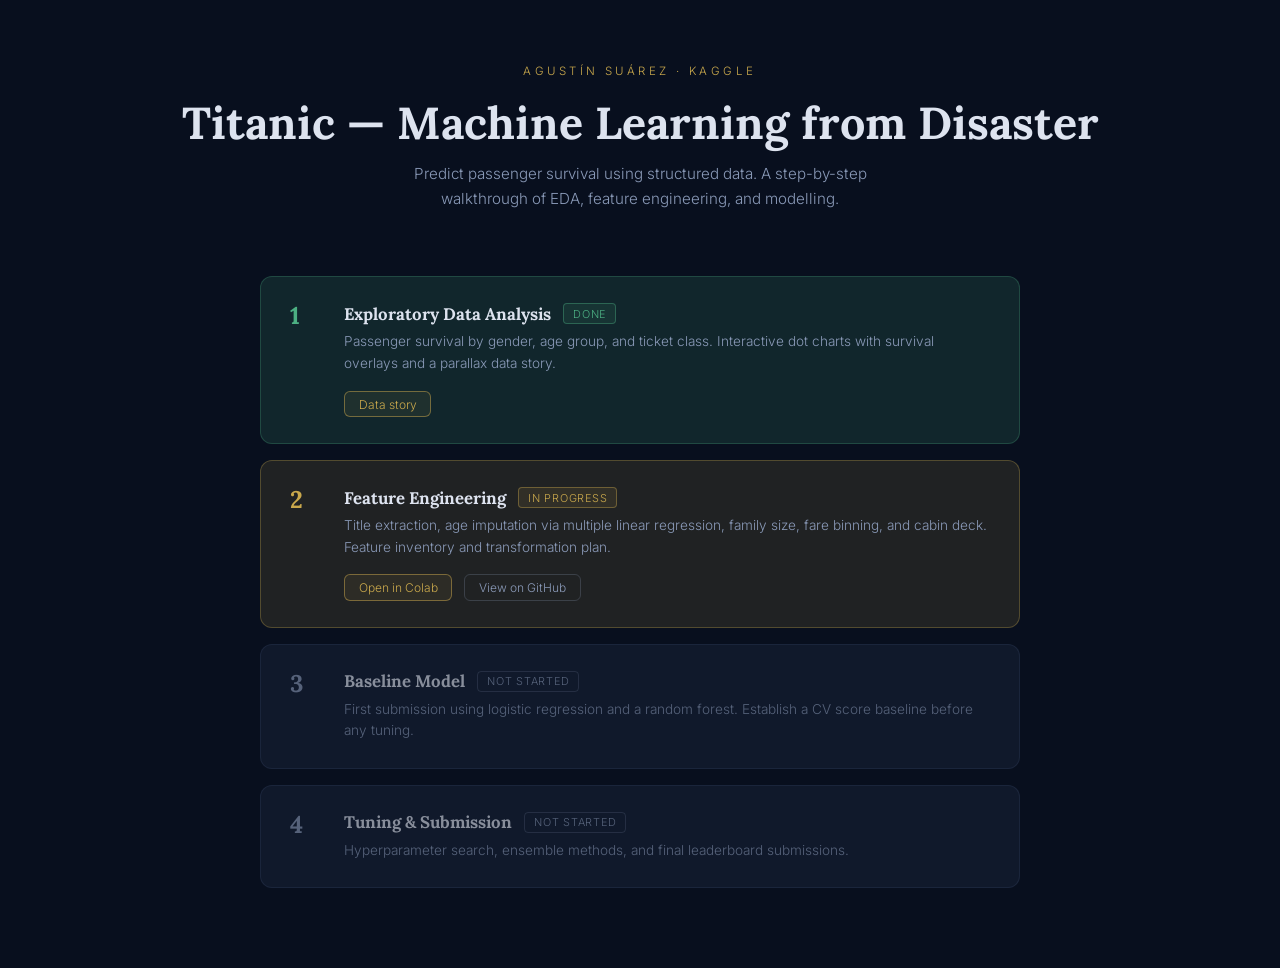
==== docs/index.html @ 19c8e214 "feat: setup fixes, feature engineering notebook, and phase roadmap" ====
<!DOCTYPE html>
<html lang="en">
<head>
  <meta charset="UTF-8">
  <meta name="viewport" content="width=device-width, initial-scale=1.0">
  <title>Titanic — Machine Learning from Disaster</title>
  <link rel="preconnect" href="https://fonts.googleapis.com">
  <link rel="preconnect" href="https://fonts.gstatic.com" crossorigin>
  <link href="https://fonts.googleapis.com/css2?family=Lora:wght@700&family=Inter:wght@300;400;500&display=swap" rel="stylesheet">
  <style>
    :root {
      --navy: #080f1e; --navy-mid: #0e1f3a;
      --gold: #c9a84c; --gold-dim: rgba(201,168,76,0.18);
      --text: #dde3ef; --text-dim: #8a9ab8;
      --done: #4caf82; --done-dim: rgba(76,175,130,0.15);
      --wip: #c9a84c; --wip-dim: rgba(201,168,76,0.12);
      --todo: #3a4a6b; --todo-dim: rgba(58,74,107,0.3);
    }
    *, *::before, *::after { margin: 0; padding: 0; box-sizing: border-box; }
    body {
      background: var(--navy); color: var(--text);
      font-family: 'Inter', sans-serif; font-weight: 300;
      min-height: 100vh; display: flex; flex-direction: column;
      align-items: center; padding: 4rem 2rem 5rem;
    }
    .eyebrow {
      font-size: 0.72rem; letter-spacing: 0.3em; text-transform: uppercase;
      color: var(--gold); margin-bottom: 1rem; text-align: center;
    }
    h1 {
      font-family: 'Lora', serif; font-size: clamp(1.8rem, 4vw, 2.8rem);
      font-weight: 700; margin-bottom: 0.6rem; text-align: center;
    }
    .sub {
      color: var(--text-dim); font-size: 0.95rem; margin-bottom: 4rem;
      max-width: 520px; text-align: center; line-height: 1.7;
    }
    .phases {
      width: 100%; max-width: 760px;
      display: flex; flex-direction: column; gap: 1rem;
    }
    .phase {
      border-radius: 12px; padding: 1.6rem 1.8rem;
      display: flex; align-items: flex-start; gap: 1.4rem;
      border: 1px solid transparent;
    }
    .phase.done   { background: var(--done-dim); border-color: rgba(76,175,130,0.25); }
    .phase.wip    { background: var(--wip-dim);  border-color: rgba(201,168,76,0.3); }
    .phase.todo   { background: var(--todo-dim); border-color: rgba(58,74,107,0.5); opacity: 0.6; }

    .phase-num {
      font-family: 'Lora', serif; font-size: 1.5rem; font-weight: 700;
      line-height: 1; min-width: 2rem; padding-top: 0.1rem;
    }
    .done  .phase-num { color: var(--done); }
    .wip   .phase-num { color: var(--gold); }
    .todo  .phase-num { color: var(--text-dim); }

    .phase-body { flex: 1; display: flex; flex-direction: column; gap: 0.4rem; }
    .phase-header { display: flex; align-items: center; gap: 0.75rem; flex-wrap: wrap; }
    .phase-title {
      font-family: 'Lora', serif; font-size: 1.05rem; font-weight: 700;
    }
    .badge {
      font-size: 0.68rem; text-transform: uppercase; letter-spacing: 0.07em;
      border-radius: 4px; padding: 0.15rem 0.55rem; border: 1px solid;
    }
    .badge-done { color: var(--done); border-color: rgba(76,175,130,0.4); background: rgba(76,175,130,0.1); }
    .badge-wip  { color: var(--gold); border-color: rgba(201,168,76,0.4); background: rgba(201,168,76,0.1); }
    .badge-todo { color: var(--text-dim); border-color: rgba(138,154,184,0.3); background: transparent; }

    .phase-desc {
      font-size: 0.85rem; color: var(--text-dim); line-height: 1.6;
    }
    .phase-links {
      display: flex; gap: 0.75rem; flex-wrap: wrap; margin-top: 0.6rem;
    }
    .link-btn {
      font-size: 0.75rem; text-decoration: none; padding: 0.3rem 0.85rem;
      border-radius: 6px; border: 1px solid; transition: background 0.2s, border-color 0.2s;
      display: inline-flex; align-items: center; gap: 0.4rem;
    }
    .link-btn.primary {
      color: var(--gold); border-color: rgba(201,168,76,0.5);
      background: rgba(201,168,76,0.08);
    }
    .link-btn.primary:hover { background: rgba(201,168,76,0.18); border-color: var(--gold); }
    .link-btn.secondary {
      color: var(--text-dim); border-color: rgba(138,154,184,0.25);
      background: transparent;
    }
    .link-btn.secondary:hover { background: rgba(255,255,255,0.05); color: var(--text); }
  </style>
</head>
<body>
  <p class="eyebrow">Agustín Suárez · Kaggle</p>
  <h1>Titanic — Machine Learning from Disaster</h1>
  <p class="sub">Predict passenger survival using structured data. A step-by-step walkthrough of EDA, feature engineering, and modelling.</p>

  <div class="phases">

    <div class="phase done">
      <div class="phase-num">1</div>
      <div class="phase-body">
        <div class="phase-header">
          <span class="phase-title">Exploratory Data Analysis</span>
          <span class="badge badge-done">Done</span>
        </div>
        <p class="phase-desc">Passenger survival by gender, age group, and ticket class. Interactive dot charts with survival overlays and a parallax data story.</p>
        <div class="phase-links">
          <a class="link-btn primary" href="titanic/">Data story</a>
        </div>
      </div>
    </div>

    <div class="phase wip">
      <div class="phase-num">2</div>
      <div class="phase-body">
        <div class="phase-header">
          <span class="phase-title">Feature Engineering</span>
          <span class="badge badge-wip">In progress</span>
        </div>
        <p class="phase-desc">Title extraction, age imputation via multiple linear regression, family size, fare binning, and cabin deck. Feature inventory and transformation plan.</p>
        <div class="phase-links">
          <a class="link-btn primary" href="https://colab.research.google.com/github/jibion/kaggle-titanic/blob/master/titanic/notebooks/02_feature_engineering.ipynb" target="_blank" rel="noopener">Open in Colab</a>
          <a class="link-btn secondary" href="https://github.com/jibion/kaggle-titanic/blob/master/titanic/notebooks/02_feature_engineering.ipynb" target="_blank" rel="noopener">View on GitHub</a>
        </div>
      </div>
    </div>

    <div class="phase todo">
      <div class="phase-num">3</div>
      <div class="phase-body">
        <div class="phase-header">
          <span class="phase-title">Baseline Model</span>
          <span class="badge badge-todo">Not started</span>
        </div>
        <p class="phase-desc">First submission using logistic regression and a random forest. Establish a CV score baseline before any tuning.</p>
      </div>
    </div>

    <div class="phase todo">
      <div class="phase-num">4</div>
      <div class="phase-body">
        <div class="phase-header">
          <span class="phase-title">Tuning &amp; Submission</span>
          <span class="badge badge-todo">Not started</span>
        </div>
        <p class="phase-desc">Hyperparameter search, ensemble methods, and final leaderboard submissions.</p>
      </div>
    </div>

  </div>
</body>
</html>
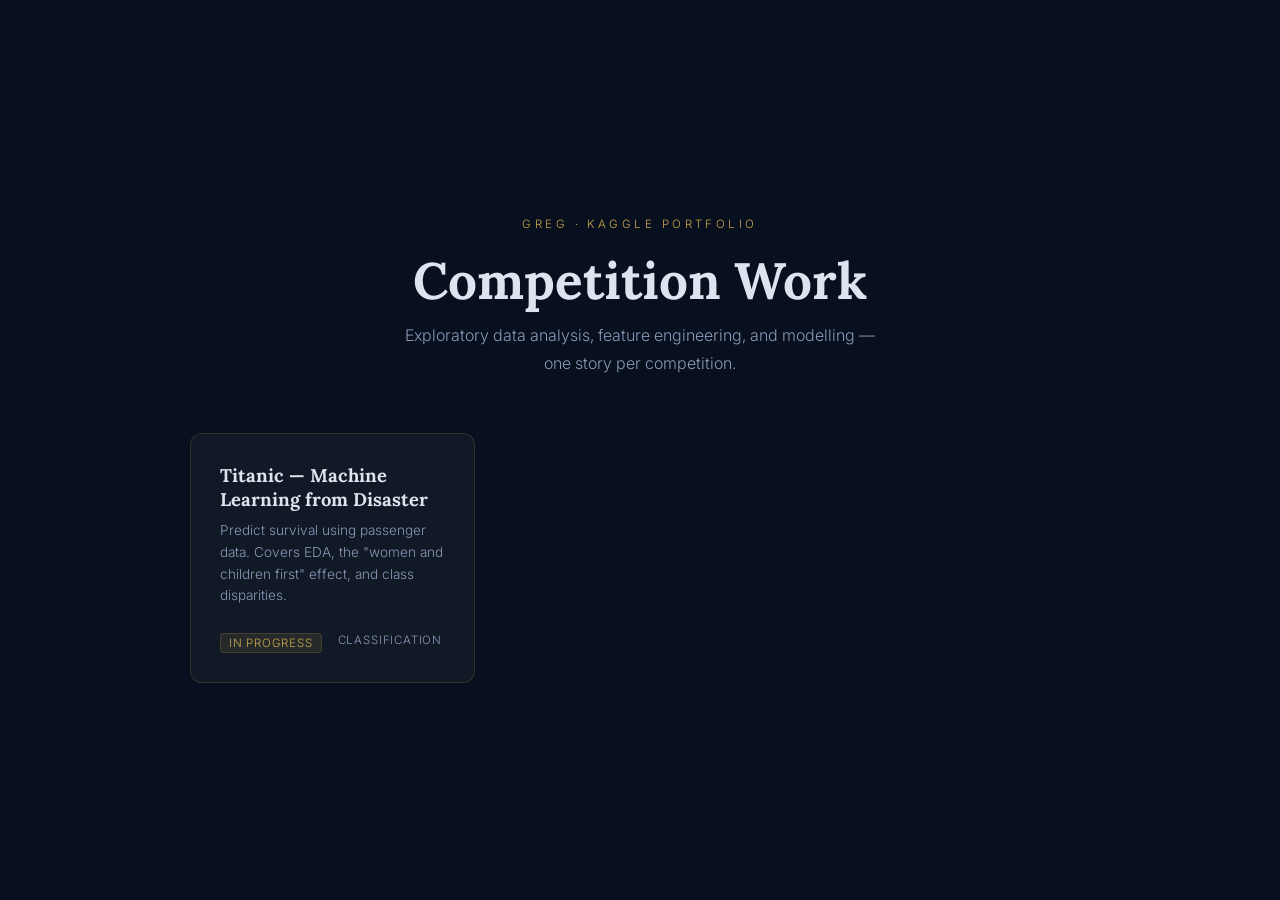
==== commit 9b602806: "docs: README, GitHub Pages links, and refactor to split files" ====
--- a/docs/index.html
+++ b/docs/index.html
@@ -3,7 +3,7 @@
 <head>
   <meta charset="UTF-8">
   <meta name="viewport" content="width=device-width, initial-scale=1.0">
-  <title>Titanic — Machine Learning from Disaster</title>
+  <title>Kaggle Portfolio</title>
   <link rel="preconnect" href="https://fonts.googleapis.com">
   <link rel="preconnect" href="https://fonts.gstatic.com" crossorigin>
   <link href="https://fonts.googleapis.com/css2?family=Lora:wght@700&family=Inter:wght@300;400;500&display=swap" rel="stylesheet">
@@ -12,144 +12,73 @@
       --navy: #080f1e; --navy-mid: #0e1f3a;
       --gold: #c9a84c; --gold-dim: rgba(201,168,76,0.18);
       --text: #dde3ef; --text-dim: #8a9ab8;
-      --done: #4caf82; --done-dim: rgba(76,175,130,0.15);
-      --wip: #c9a84c; --wip-dim: rgba(201,168,76,0.12);
-      --todo: #3a4a6b; --todo-dim: rgba(58,74,107,0.3);
     }
     *, *::before, *::after { margin: 0; padding: 0; box-sizing: border-box; }
     body {
       background: var(--navy); color: var(--text);
       font-family: 'Inter', sans-serif; font-weight: 300;
       min-height: 100vh; display: flex; flex-direction: column;
-      align-items: center; padding: 4rem 2rem 5rem;
+      align-items: center; justify-content: center; padding: 3rem 2rem;
     }
     .eyebrow {
       font-size: 0.72rem; letter-spacing: 0.3em; text-transform: uppercase;
-      color: var(--gold); margin-bottom: 1rem; text-align: center;
+      color: var(--gold); margin-bottom: 1rem;
     }
     h1 {
-      font-family: 'Lora', serif; font-size: clamp(1.8rem, 4vw, 2.8rem);
-      font-weight: 700; margin-bottom: 0.6rem; text-align: center;
+      font-family: 'Lora', serif; font-size: clamp(2rem, 5vw, 3.2rem);
+      font-weight: 700; margin-bottom: 0.6rem;
     }
     .sub {
-      color: var(--text-dim); font-size: 0.95rem; margin-bottom: 4rem;
-      max-width: 520px; text-align: center; line-height: 1.7;
+      color: var(--text-dim); font-size: 1rem; margin-bottom: 3.5rem;
+      max-width: 480px; text-align: center; line-height: 1.7;
     }
-    .phases {
-      width: 100%; max-width: 760px;
-      display: flex; flex-direction: column; gap: 1rem;
+    .grid {
+      display: grid;
+      grid-template-columns: repeat(auto-fill, minmax(280px, 1fr));
+      gap: 1.4rem; width: 100%; max-width: 900px;
     }
-    .phase {
-      border-radius: 12px; padding: 1.6rem 1.8rem;
-      display: flex; align-items: flex-start; gap: 1.4rem;
-      border: 1px solid transparent;
+    .card {
+      background: rgba(255,255,255,0.04);
+      border: 1px solid var(--gold-dim);
+      border-radius: 12px; padding: 1.8rem;
+      text-decoration: none; color: inherit;
+      transition: transform 0.25s, border-color 0.25s, background 0.25s;
+      display: flex; flex-direction: column; gap: 0.6rem;
     }
-    .phase.done   { background: var(--done-dim); border-color: rgba(76,175,130,0.25); }
-    .phase.wip    { background: var(--wip-dim);  border-color: rgba(201,168,76,0.3); }
-    .phase.todo   { background: var(--todo-dim); border-color: rgba(58,74,107,0.5); opacity: 0.6; }
-
-    .phase-num {
-      font-family: 'Lora', serif; font-size: 1.5rem; font-weight: 700;
-      line-height: 1; min-width: 2rem; padding-top: 0.1rem;
+    .card:hover {
+      transform: translateY(-5px);
+      border-color: rgba(201,168,76,0.5);
+      background: rgba(255,255,255,0.07);
     }
-    .done  .phase-num { color: var(--done); }
-    .wip   .phase-num { color: var(--gold); }
-    .todo  .phase-num { color: var(--text-dim); }
-
-    .phase-body { flex: 1; display: flex; flex-direction: column; gap: 0.4rem; }
-    .phase-header { display: flex; align-items: center; gap: 0.75rem; flex-wrap: wrap; }
-    .phase-title {
-      font-family: 'Lora', serif; font-size: 1.05rem; font-weight: 700;
+    .card-title {
+      font-family: 'Lora', serif; font-size: 1.15rem; font-weight: 700;
+      color: var(--text);
+    }
+    .card-desc { font-size: 0.85rem; color: var(--text-dim); line-height: 1.6; }
+    .card-meta {
+      margin-top: auto; padding-top: 1rem;
+      display: flex; gap: 1rem; font-size: 0.72rem;
+      text-transform: uppercase; letter-spacing: 0.07em; color: var(--text-dim);
     }
     .badge {
-      font-size: 0.68rem; text-transform: uppercase; letter-spacing: 0.07em;
-      border-radius: 4px; padding: 0.15rem 0.55rem; border: 1px solid;
+      background: rgba(201,168,76,0.12); border: 1px solid var(--gold-dim);
+      border-radius: 4px; padding: 0.15rem 0.5rem; color: var(--gold);
     }
-    .badge-done { color: var(--done); border-color: rgba(76,175,130,0.4); background: rgba(76,175,130,0.1); }
-    .badge-wip  { color: var(--gold); border-color: rgba(201,168,76,0.4); background: rgba(201,168,76,0.1); }
-    .badge-todo { color: var(--text-dim); border-color: rgba(138,154,184,0.3); background: transparent; }
-
-    .phase-desc {
-      font-size: 0.85rem; color: var(--text-dim); line-height: 1.6;
-    }
-    .phase-links {
-      display: flex; gap: 0.75rem; flex-wrap: wrap; margin-top: 0.6rem;
-    }
-    .link-btn {
-      font-size: 0.75rem; text-decoration: none; padding: 0.3rem 0.85rem;
-      border-radius: 6px; border: 1px solid; transition: background 0.2s, border-color 0.2s;
-      display: inline-flex; align-items: center; gap: 0.4rem;
-    }
-    .link-btn.primary {
-      color: var(--gold); border-color: rgba(201,168,76,0.5);
-      background: rgba(201,168,76,0.08);
-    }
-    .link-btn.primary:hover { background: rgba(201,168,76,0.18); border-color: var(--gold); }
-    .link-btn.secondary {
-      color: var(--text-dim); border-color: rgba(138,154,184,0.25);
-      background: transparent;
-    }
-    .link-btn.secondary:hover { background: rgba(255,255,255,0.05); color: var(--text); }
   </style>
 </head>
 <body>
-  <p class="eyebrow">Agustín Suárez · Kaggle</p>
-  <h1>Titanic — Machine Learning from Disaster</h1>
-  <p class="sub">Predict passenger survival using structured data. A step-by-step walkthrough of EDA, feature engineering, and modelling.</p>
-
-  <div class="phases">
-
-    <div class="phase done">
-      <div class="phase-num">1</div>
-      <div class="phase-body">
-        <div class="phase-header">
-          <span class="phase-title">Exploratory Data Analysis</span>
-          <span class="badge badge-done">Done</span>
-        </div>
-        <p class="phase-desc">Passenger survival by gender, age group, and ticket class. Interactive dot charts with survival overlays and a parallax data story.</p>
-        <div class="phase-links">
-          <a class="link-btn primary" href="titanic/">Data story</a>
-        </div>
+  <p class="eyebrow">Greg · Kaggle Portfolio</p>
+  <h1>Competition Work</h1>
+  <p class="sub">Exploratory data analysis, feature engineering, and modelling — one story per competition.</p>
+  <div class="grid">
+    <a class="card" href="titanic/">
+      <div class="card-title">Titanic — Machine Learning from Disaster</div>
+      <div class="card-desc">Predict survival using passenger data. Covers EDA, the "women and children first" effect, and class disparities.</div>
+      <div class="card-meta">
+        <span class="badge">In progress</span>
+        <span>Classification</span>
       </div>
-    </div>
-
-    <div class="phase wip">
-      <div class="phase-num">2</div>
-      <div class="phase-body">
-        <div class="phase-header">
-          <span class="phase-title">Feature Engineering</span>
-          <span class="badge badge-wip">In progress</span>
-        </div>
-        <p class="phase-desc">Title extraction, age imputation via multiple linear regression, family size, fare binning, and cabin deck. Feature inventory and transformation plan.</p>
-        <div class="phase-links">
-          <a class="link-btn primary" href="https://colab.research.google.com/github/jibion/kaggle-titanic/blob/master/titanic/notebooks/02_feature_engineering.ipynb" target="_blank" rel="noopener">Open in Colab</a>
-          <a class="link-btn secondary" href="https://github.com/jibion/kaggle-titanic/blob/master/titanic/notebooks/02_feature_engineering.ipynb" target="_blank" rel="noopener">View on GitHub</a>
-        </div>
-      </div>
-    </div>
-
-    <div class="phase todo">
-      <div class="phase-num">3</div>
-      <div class="phase-body">
-        <div class="phase-header">
-          <span class="phase-title">Baseline Model</span>
-          <span class="badge badge-todo">Not started</span>
-        </div>
-        <p class="phase-desc">First submission using logistic regression and a random forest. Establish a CV score baseline before any tuning.</p>
-      </div>
-    </div>
-
-    <div class="phase todo">
-      <div class="phase-num">4</div>
-      <div class="phase-body">
-        <div class="phase-header">
-          <span class="phase-title">Tuning &amp; Submission</span>
-          <span class="badge badge-todo">Not started</span>
-        </div>
-        <p class="phase-desc">Hyperparameter search, ensemble methods, and final leaderboard submissions.</p>
-      </div>
-    </div>
-
+    </a>
   </div>
 </body>
 </html>
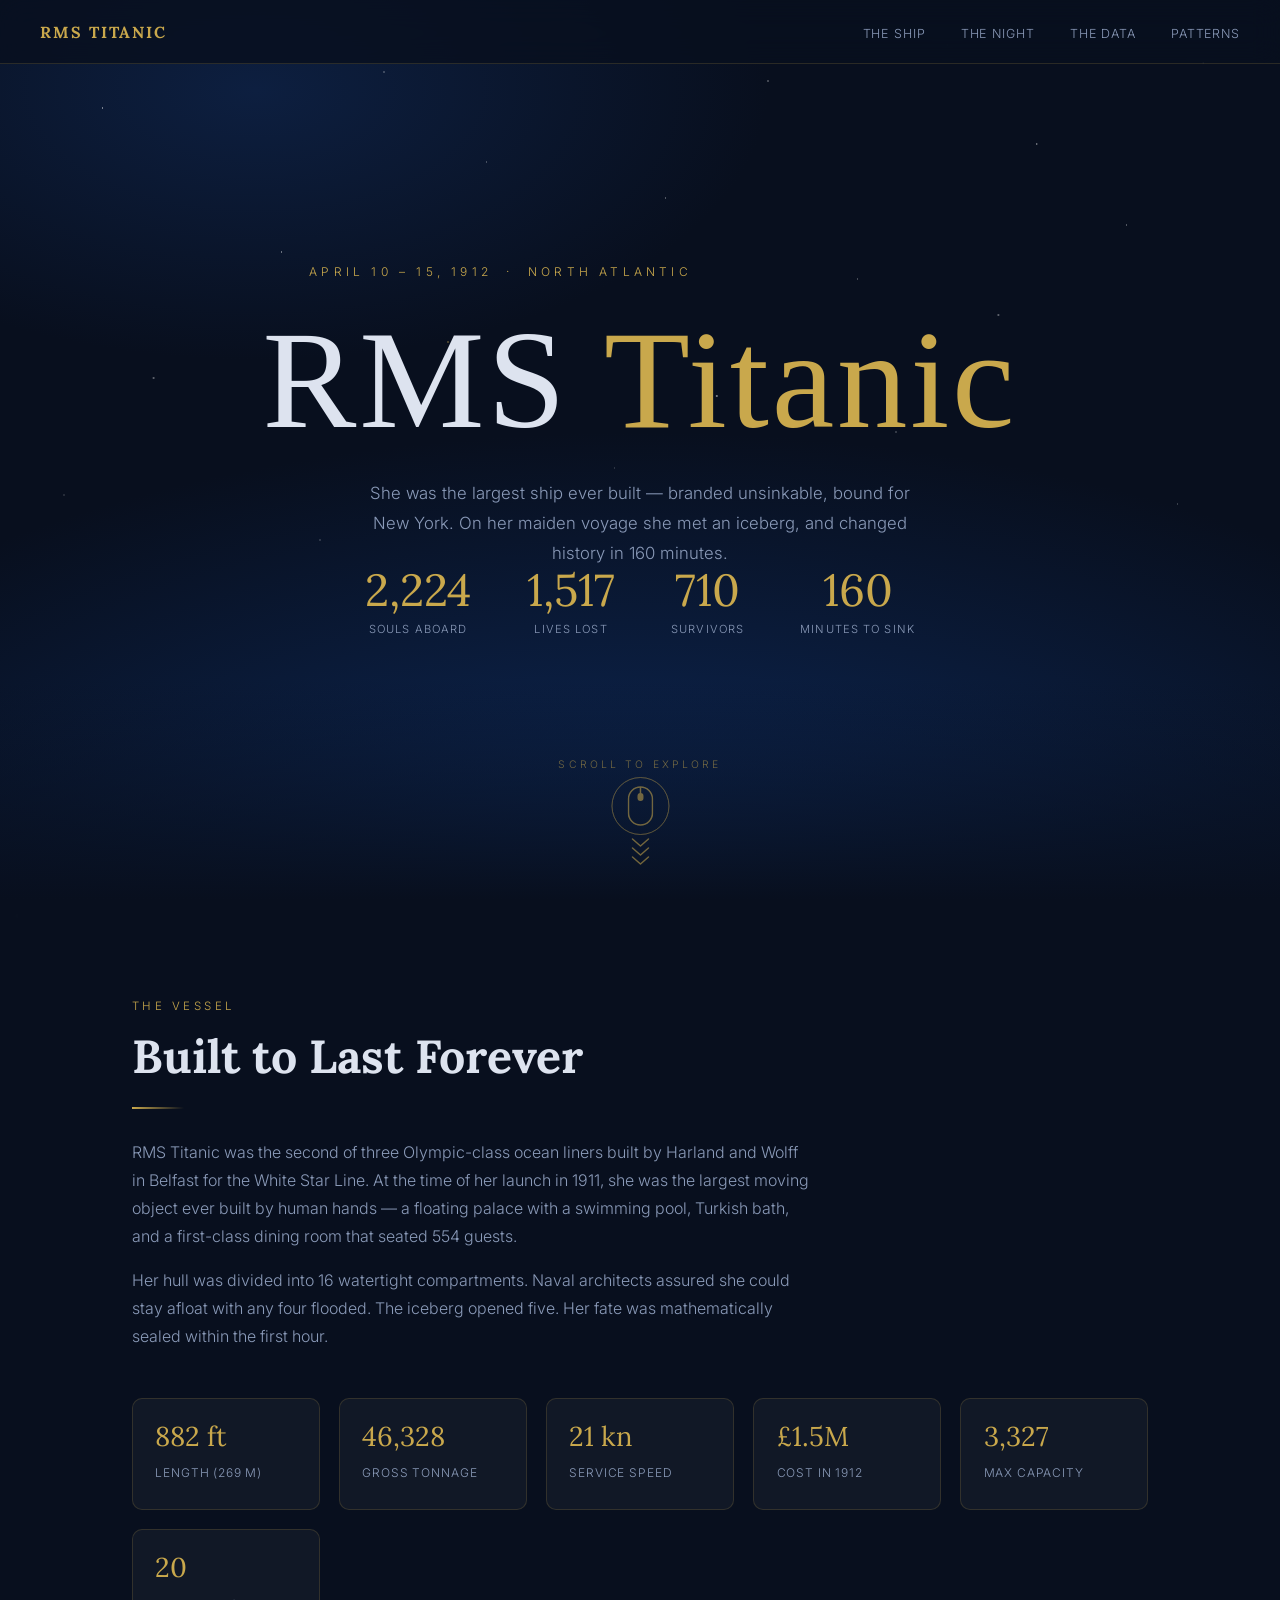
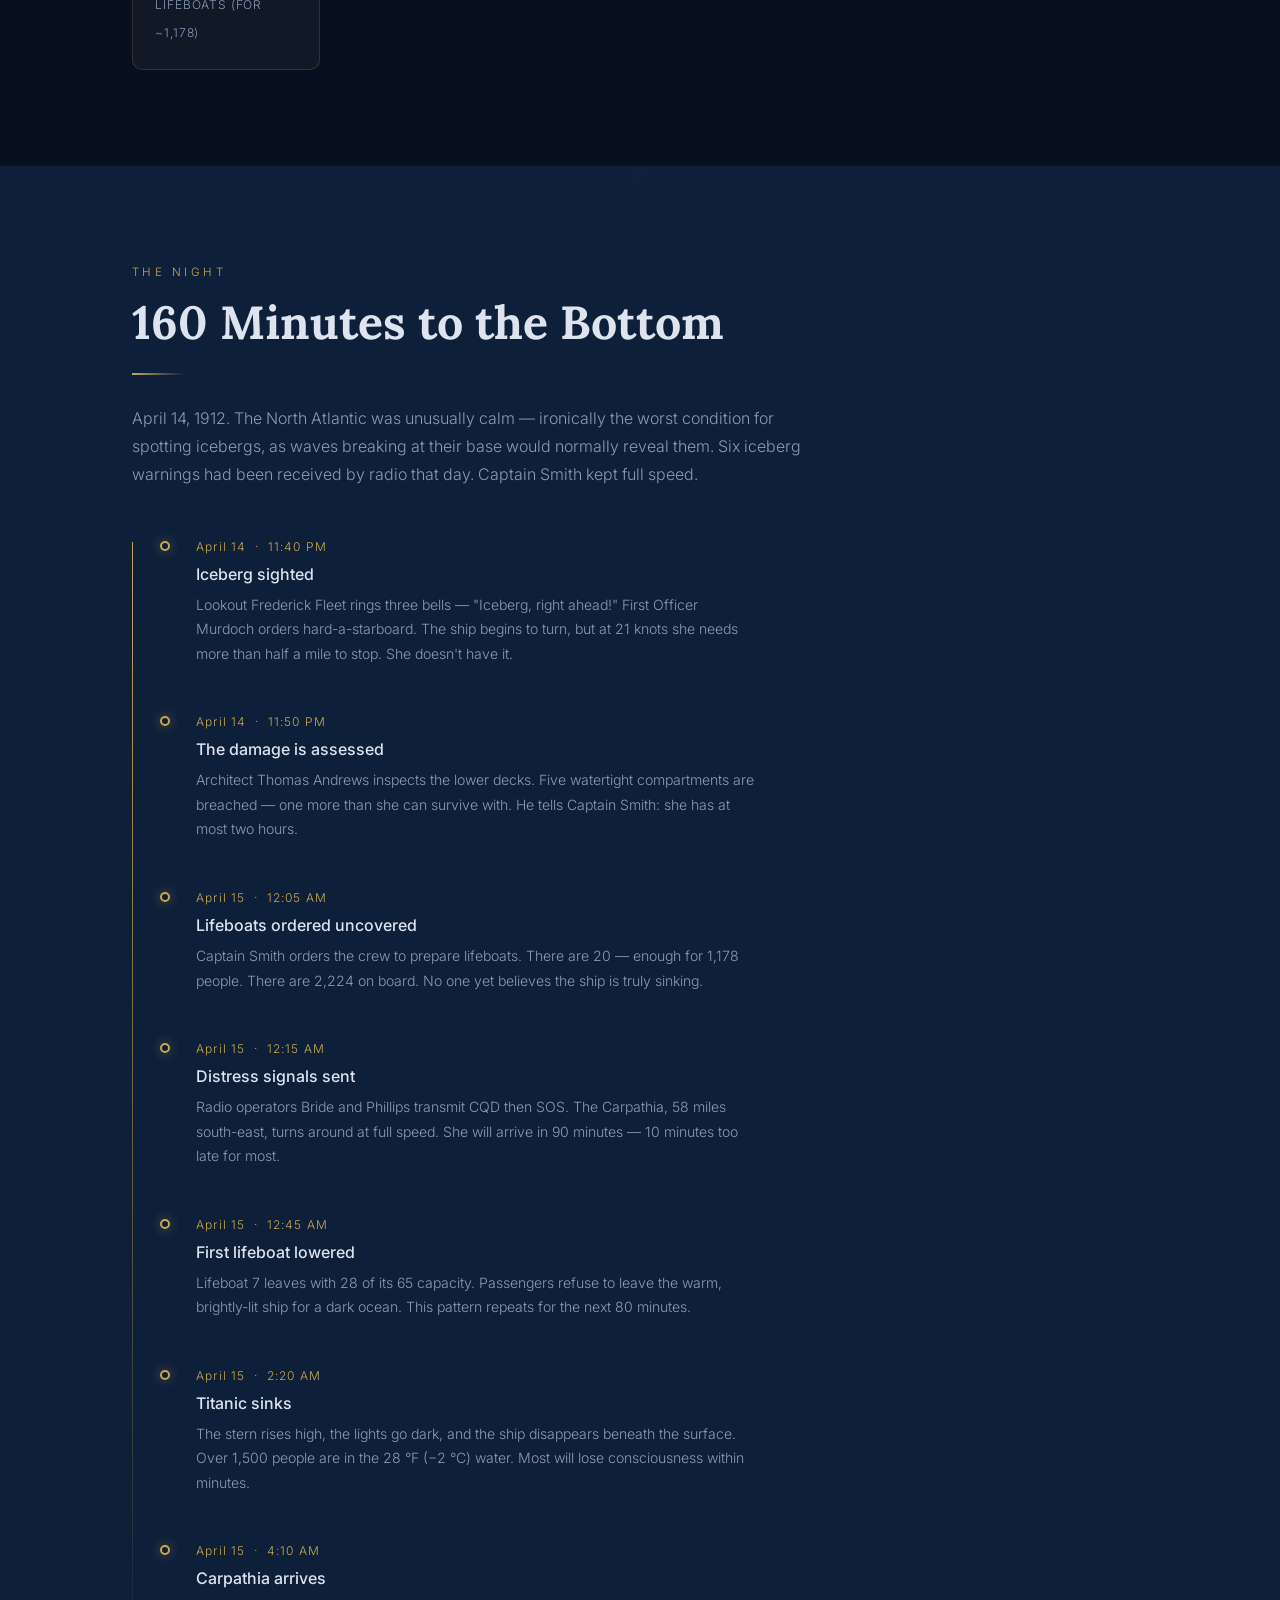
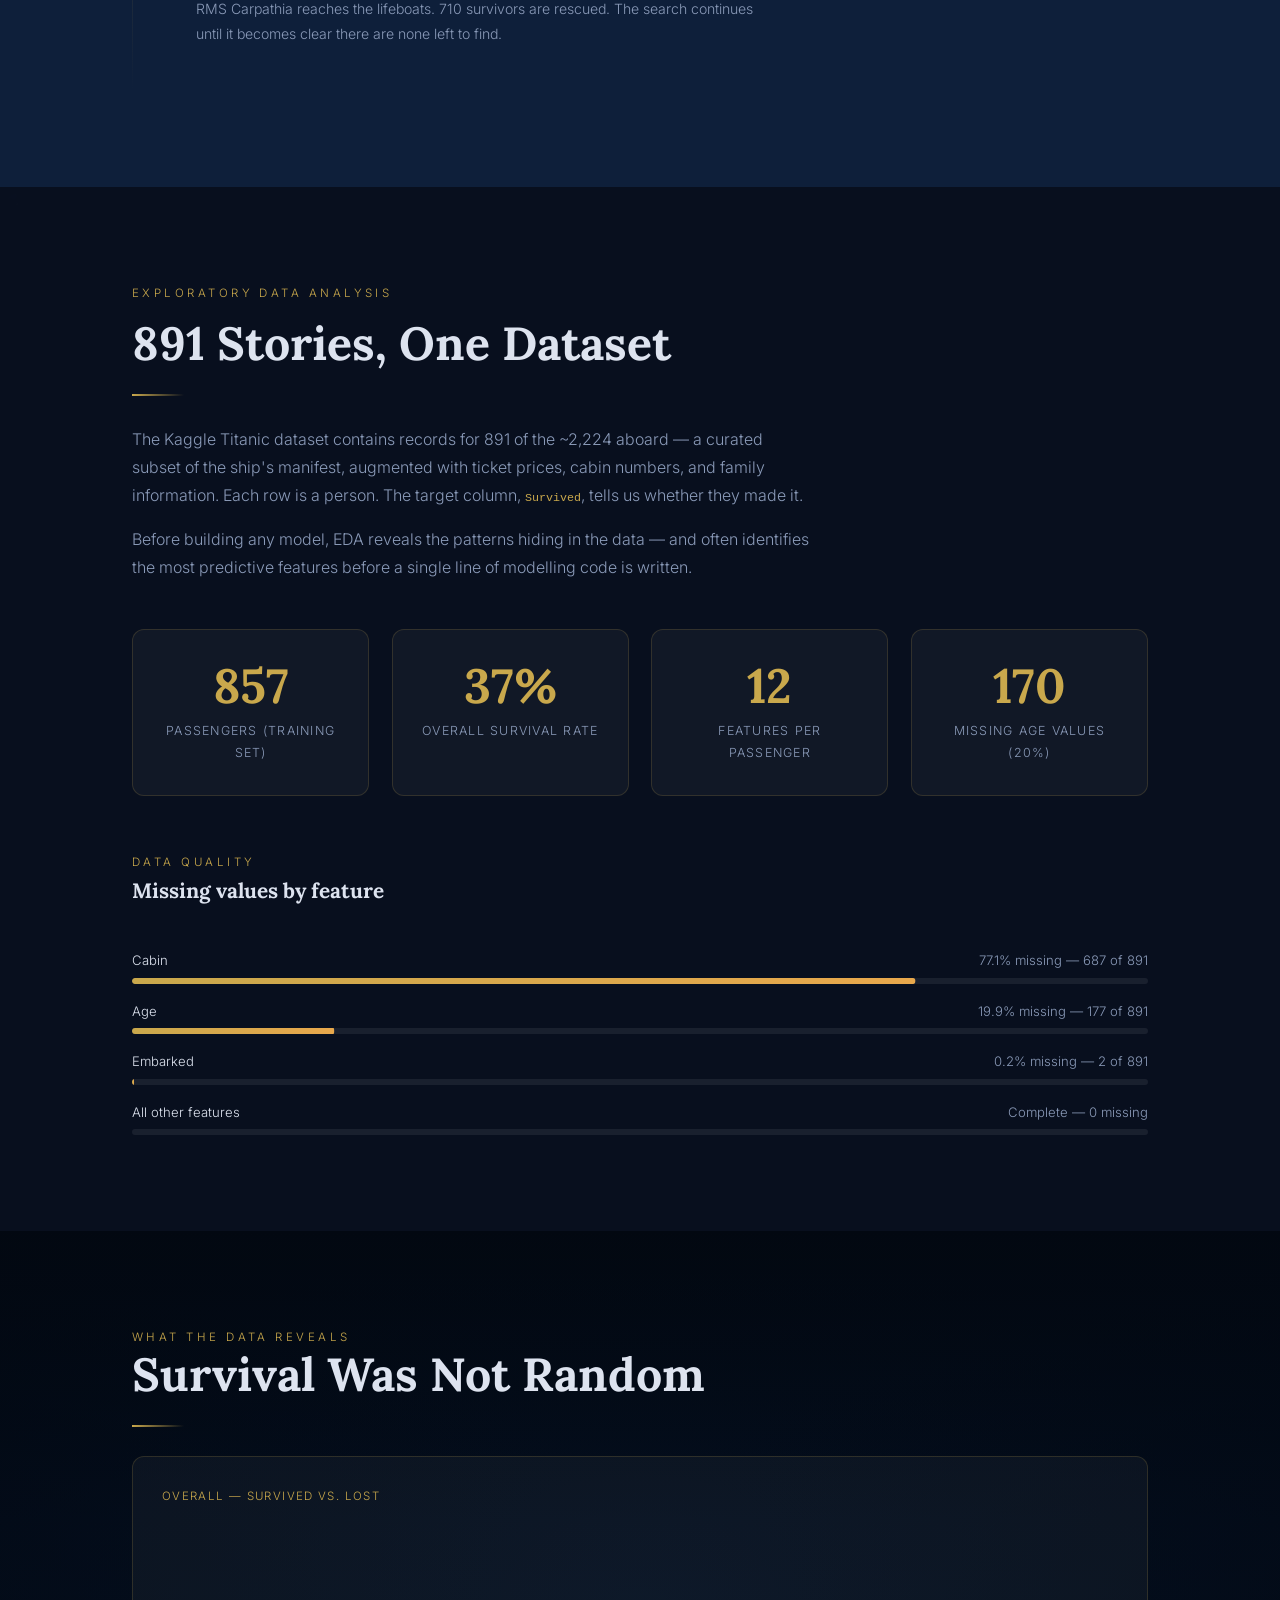
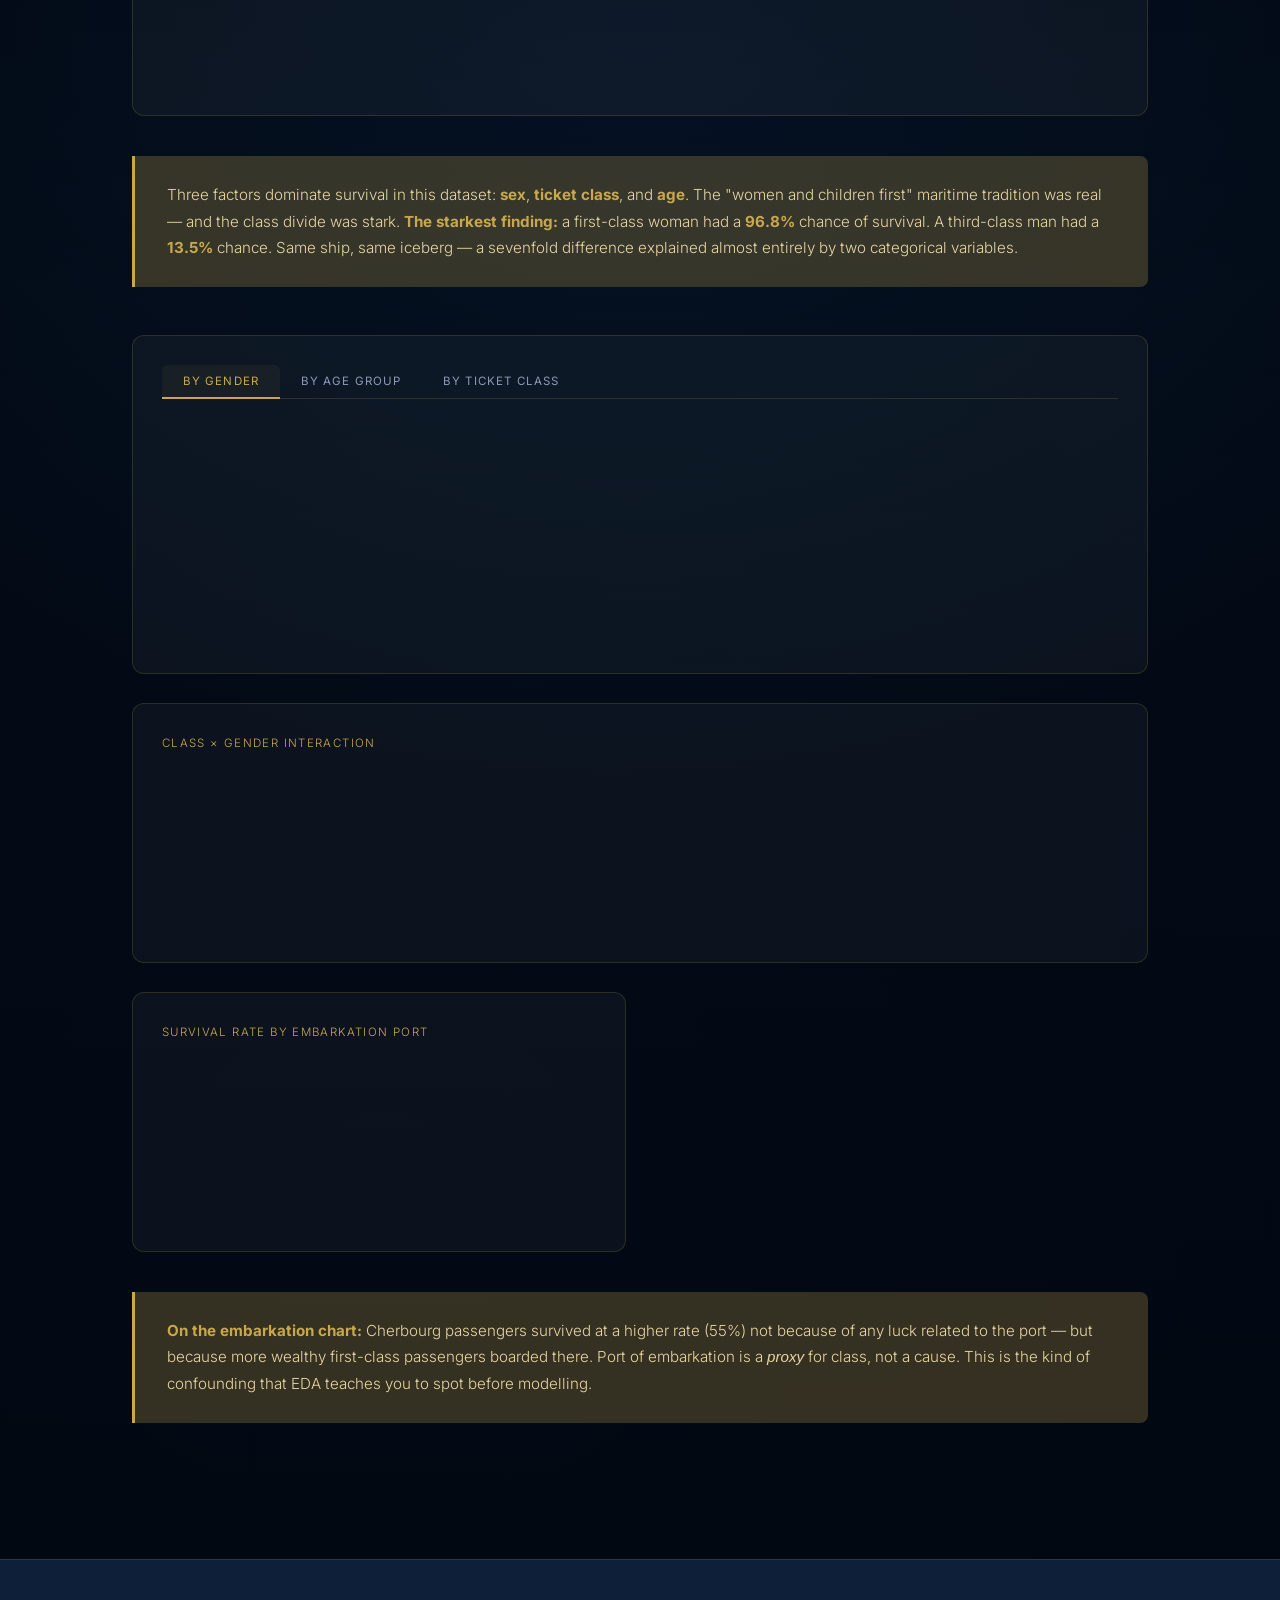
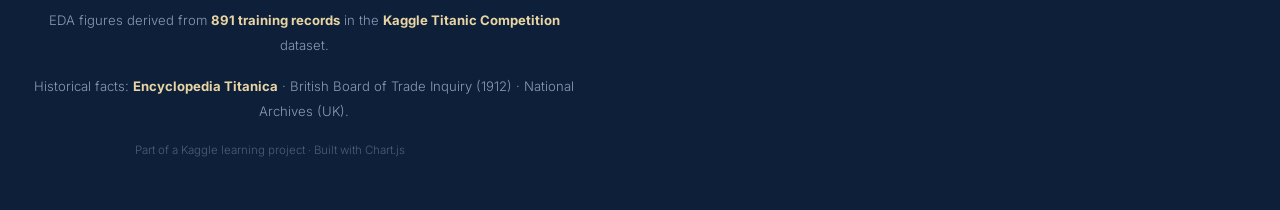
==== commit f6bc0769: "feat: data story — tooltips, tabbed panel, age-group and class views" ====
--- a/docs/index.html
+++ b/docs/index.html
@@ -3,82 +3,1565 @@
 <head>
   <meta charset="UTF-8">
   <meta name="viewport" content="width=device-width, initial-scale=1.0">
-  <title>Kaggle Portfolio</title>
+  <title>RMS Titanic — Data Story</title>
   <link rel="preconnect" href="https://fonts.googleapis.com">
   <link rel="preconnect" href="https://fonts.gstatic.com" crossorigin>
-  <link href="https://fonts.googleapis.com/css2?family=Lora:wght@700&family=Inter:wght@300;400;500&display=swap" rel="stylesheet">
+  <link href="https://fonts.googleapis.com/css2?family=Ephesis&family=Lora:ital,wght@0,400;0,600;0,700;1,400;1,600;1,700&family=Inter:wght@300;400;500&display=swap" rel="stylesheet">
+  <script src="https://cdn.jsdelivr.net/npm/chart.js@4.4.0/dist/chart.umd.min.js"></script>
   <style>
     :root {
-      --navy: #080f1e; --navy-mid: #0e1f3a;
-      --gold: #c9a84c; --gold-dim: rgba(201,168,76,0.18);
-      --text: #dde3ef; --text-dim: #8a9ab8;
-    }
+      --navy:       #080f1e;
+      --navy-mid:   #0e1f3a;
+      --navy-light: #152d54;
+      --gold:       #c9a84c;
+      --gold-dim:   rgba(201,168,76,0.25);
+      --gold-light: #e8d5a3;
+      --teal:       #4ec9c4;
+      --rose:       #c94c6b;
+      --text:       #dde3ef;
+      --text-dim:   #8a9ab8;
+      --card:       rgba(255,255,255,0.04);
+      --card-hover: rgba(255,255,255,0.07);
+      --border:     rgba(201,168,76,0.18);
+    }
+
     *, *::before, *::after { margin: 0; padding: 0; box-sizing: border-box; }
+    html { scroll-behavior: smooth; }
+
     body {
-      background: var(--navy); color: var(--text);
-      font-family: 'Inter', sans-serif; font-weight: 300;
-      min-height: 100vh; display: flex; flex-direction: column;
-      align-items: center; justify-content: center; padding: 3rem 2rem;
-    }
-    .eyebrow {
-      font-size: 0.72rem; letter-spacing: 0.3em; text-transform: uppercase;
-      color: var(--gold); margin-bottom: 1rem;
-    }
-    h1 {
-      font-family: 'Lora', serif; font-size: clamp(2rem, 5vw, 3.2rem);
-      font-weight: 700; margin-bottom: 0.6rem;
-    }
-    .sub {
-      color: var(--text-dim); font-size: 1rem; margin-bottom: 3.5rem;
-      max-width: 480px; text-align: center; line-height: 1.7;
-    }
-    .grid {
+      background: var(--navy);
+      color: var(--text);
+      font-family: 'Inter', sans-serif;
+      font-weight: 300;
+      line-height: 1.75;
+      overflow-x: hidden;
+    }
+
+    /* ─── NAV ─────────────────────────────────────────── */
+    nav {
+      position: fixed; top: 0; left: 0; right: 0; z-index: 100;
+      display: flex; justify-content: space-between; align-items: center;
+      padding: 1.1rem 2.5rem;
+      background: rgba(8,15,30,0.8);
+      backdrop-filter: blur(14px);
+      border-bottom: 1px solid var(--border);
+      transition: background 0.3s;
+    }
+    .nav-logo {
+      font-family: 'Lora', serif;
+      font-size: 1rem; font-weight: 700;
+      color: var(--gold); letter-spacing: 0.12em;
+      text-decoration: none;
+    }
+    nav ul { list-style: none; display: flex; gap: 2.2rem; }
+    nav a {
+      color: var(--text-dim); text-decoration: none;
+      font-size: 0.78rem; letter-spacing: 0.07em;
+      text-transform: uppercase; transition: color 0.2s;
+    }
+    nav a:hover { color: var(--gold); }
+
+    /* ─── HERO ────────────────────────────────────────── */
+    #hero {
+      min-height: 100vh;
+      display: flex; flex-direction: column;
+      justify-content: center; align-items: center;
+      text-align: center; position: relative; overflow: hidden;
+      background:
+        radial-gradient(ellipse 120% 80% at 50% 100%, #0d2a5c 0%, transparent 65%),
+        radial-gradient(ellipse 80% 60% at 20% 10%, #0d1f40 0%, transparent 50%),
+        var(--navy);
+    }
+
+    /* CSS star field */
+    .stars {
+      position: absolute; inset: 0; pointer-events: none;
+      background-image:
+        radial-gradient(1px 1px at  8% 12%, rgba(255,255,255,.9) 0%,transparent 100%),
+        radial-gradient(1px 1px at 15%  4%, rgba(255,255,255,.6) 0%,transparent 100%),
+        radial-gradient(1px 1px at 22% 28%, rgba(255,255,255,.8) 0%,transparent 100%),
+        radial-gradient(1px 1px at 30%  8%, rgba(255,255,255,.7) 0%,transparent 100%),
+        radial-gradient(1px 1px at 38% 18%, rgba(255,255,255,.5) 0%,transparent 100%),
+        radial-gradient(1px 1px at 45%  3%, rgba(255,255,255,.9) 0%,transparent 100%),
+        radial-gradient(1px 1px at 52% 22%, rgba(255,255,255,.6) 0%,transparent 100%),
+        radial-gradient(1px 1px at 60%  9%, rgba(255,255,255,.8) 0%,transparent 100%),
+        radial-gradient(1px 1px at 67% 31%, rgba(255,255,255,.5) 0%,transparent 100%),
+        radial-gradient(1px 1px at 74%  5%, rgba(255,255,255,.7) 0%,transparent 100%),
+        radial-gradient(1px 1px at 81% 16%, rgba(255,255,255,.9) 0%,transparent 100%),
+        radial-gradient(1px 1px at 88% 25%, rgba(255,255,255,.6) 0%,transparent 100%),
+        radial-gradient(1px 1px at 94%  7%, rgba(255,255,255,.8) 0%,transparent 100%),
+        radial-gradient(1.5px 1.5px at 12% 42%, rgba(255,255,255,.5) 0%,transparent 100%),
+        radial-gradient(1.5px 1.5px at 35% 38%, rgba(201,168,76,.6) 0%,transparent 100%),
+        radial-gradient(1.5px 1.5px at 56% 44%, rgba(255,255,255,.7) 0%,transparent 100%),
+        radial-gradient(1.5px 1.5px at 78% 35%, rgba(255,255,255,.5) 0%,transparent 100%),
+        radial-gradient(1px 1px at  5% 55%, rgba(255,255,255,.4) 0%,transparent 100%),
+        radial-gradient(1px 1px at 25% 60%, rgba(255,255,255,.5) 0%,transparent 100%),
+        radial-gradient(1px 1px at 48% 52%, rgba(255,255,255,.3) 0%,transparent 100%),
+        radial-gradient(1px 1px at 70% 48%, rgba(255,255,255,.6) 0%,transparent 100%),
+        radial-gradient(1px 1px at 92% 56%, rgba(255,255,255,.4) 0%,transparent 100%);
+      animation: twinkle 8s ease-in-out infinite alternate;
+    }
+    @keyframes twinkle {
+      0%   { opacity: 0.7; }
+      100% { opacity: 1; }
+    }
+
+    .hero-fade {
+      position: absolute; bottom: 0; left: 0; right: 0; height: 220px;
+      background: linear-gradient(to bottom, transparent, var(--navy));
+    }
+
+    .hero-content {
+      position: relative; z-index: 1;
+      padding: 2rem;
+    }
+    .hero-eyebrow {
+      font-size: 0.75rem; letter-spacing: 0.35em;
+      text-transform: uppercase; color: var(--gold);
+      margin-bottom: 1.5rem;
+      opacity: 0; animation: rise 0.9s 0.4s forwards;
+    }
+    .hero-title {
+      font-family: 'Ephesis', cursive;
+      font-size: clamp(4.5rem, 11vw, 10rem);
+      font-weight: 400; line-height: 1.05;
+      letter-spacing: 0.02em;
+      margin-bottom: 1.5rem;
+      opacity: 0; animation: rise 0.9s 0.7s forwards;
+    }
+    .hero-title em { color: var(--gold); font-style: normal; }
+    .hero-sub {
+      max-width: 560px; margin: 0 auto 3.5rem;
+      font-size: 1.05rem; color: var(--text-dim); line-height: 1.8;
+      opacity: 0; animation: rise 0.9s 1s forwards;
+    }
+    .hero-stats {
+      display: flex; gap: 3.5rem; justify-content: center; flex-wrap: wrap;
+      opacity: 0; animation: rise 0.9s 1.3s forwards;
+    }
+    .hero-stat { text-align: center; }
+    .h-num {
+      display: block;
+      font-family: 'Lora', serif;
+      font-size: 2.8rem; color: var(--gold); line-height: 1;
+    }
+    .h-label {
+      display: block; margin-top: 0.4rem;
+      font-size: 0.7rem; text-transform: uppercase;
+      letter-spacing: 0.1em; color: var(--text-dim);
+    }
+
+    .scroll-cue {
+      position: absolute; bottom: 2.2rem; left: 50%;
+      transform: translateX(-50%);
+      display: flex; flex-direction: column; align-items: center; gap: 0.7rem;
+      color: var(--gold); cursor: pointer; z-index: 10;
+      opacity: 0; animation: fadeIn 1s 2.2s forwards;
+      transition: opacity 0.6s ease;
+    }
+    .scroll-cue.hidden { opacity: 0 !important; pointer-events: none; }
+    .scroll-label {
+      font-size: 0.65rem; letter-spacing: 0.3em;
+      text-transform: uppercase; color: var(--gold);
+    }
+    /* Mouse icon */
+    .scroll-mouse {
+      position: relative;
+      display: flex; align-items: center; justify-content: center;
+    }
+    .scroll-mouse svg { display: block; }
+    .scroll-wheel {
+      animation: wheel-drop 1.8s cubic-bezier(0.4,0,0.6,1) infinite;
+    }
+    @keyframes wheel-drop {
+      0%   { transform: translateY(0);   opacity: 1; }
+      55%  { transform: translateY(9px); opacity: 0; }
+      56%  { transform: translateY(0);   opacity: 0; }
+      80%  { transform: translateY(0);   opacity: 1; }
+      100% { transform: translateY(0);   opacity: 1; }
+    }
+    /* Pulsing ring */
+    .scroll-ring {
+      position: absolute;
+      width: 58px; height: 58px; border-radius: 50%;
+      border: 1px solid rgba(201,168,76,0.5);
+      animation: ring-expand 2s ease-out infinite;
+      pointer-events: none;
+    }
+    .scroll-ring:nth-child(2) { animation-delay: 0.7s; }
+    @keyframes ring-expand {
+      0%   { transform: scale(0.75); opacity: 0.7; }
+      100% { transform: scale(1.7);  opacity: 0; }
+    }
+    /* Cascading chevrons */
+    .scroll-chevrons { display: block; }
+    .scroll-chevrons polyline:nth-child(1) { animation: chev 1.8s ease-in-out infinite 0s; }
+    .scroll-chevrons polyline:nth-child(2) { animation: chev 1.8s ease-in-out infinite 0.22s; }
+    .scroll-chevrons polyline:nth-child(3) { animation: chev 1.8s ease-in-out infinite 0.44s; }
+    @keyframes chev {
+      0%,100% { opacity: 0.15; }
+      50%     { opacity: 1; }
+    }
+
+    /* ─── SHARED LAYOUT ───────────────────────────────── */
+    .band { width: 100%; position: relative; overflow: hidden; }
+    .band--mid  { background: var(--navy-mid); }
+    .band--dark { background: var(--navy); }
+    .bg-art { position: absolute; inset: 0; pointer-events: none; user-select: none; }
+
+    /* ─── UNDERWATER SECTION ──────────────────────────────── */
+    #patterns {
+      background:
+        radial-gradient(ellipse 80% 40% at 50% 20%, rgba(4,18,40,0.0) 0%, rgba(2,8,18,0.9) 100%),
+        radial-gradient(ellipse 100% 60% at 30% 80%, rgba(0,30,50,0.4) 0%, transparent 70%),
+        radial-gradient(ellipse 60% 50% at 70% 60%, rgba(0,20,40,0.3) 0%, transparent 60%),
+        linear-gradient(180deg,
+          #020810 0%,
+          #040f20 15%,
+          #061528 40%,
+          #071a30 60%,
+          #040e1e 85%,
+          #020810 100%);
+    }
+
+    /* floating underwater elements */
+    .sea-float {
+      position: absolute;
+      pointer-events: none;
+      user-select: none;
+      will-change: transform;
+      transition: transform 0.05s linear;
+      z-index: 1;
+    }
+    .sea-float img {
+      display: block;
+      mix-blend-mode: screen;
+    }
+
+    /* mask fades directly on the image — edges dissolve into section bg */
+    img[src^="assets/"] {
+      -webkit-mask-image:
+        linear-gradient(to right,  transparent 0%, black 22%, black 78%, transparent 100%),
+        linear-gradient(to bottom, transparent 0%, black 16%, black 84%, transparent 100%);
+      mask-image:
+        linear-gradient(to right,  transparent 0%, black 22%, black 78%, transparent 100%),
+        linear-gradient(to bottom, transparent 0%, black 16%, black 84%, transparent 100%);
+      -webkit-mask-composite: source-in;
+      mask-composite: intersect;
+    }
+
+    .inner {
+      max-width: 1080px; margin: 0 auto;
+      padding: 6rem 2rem;
+      position: relative; z-index: 2;
+    }
+
+    .label {
+      font-size: 0.72rem; letter-spacing: 0.3em;
+      text-transform: uppercase; color: var(--gold);
+      margin-bottom: 0.8rem;
+    }
+    h2 {
+      font-family: 'Lora', serif;
+      font-size: clamp(1.9rem, 4vw, 2.9rem);
+      font-weight: 700; line-height: 1.2;
+      margin-bottom: 1rem;
+    }
+    .rule {
+      width: 52px; height: 2px;
+      background: linear-gradient(to right, var(--gold), transparent);
+      margin: 1.4rem 0 1.8rem;
+    }
+    p { color: var(--text-dim); max-width: 68ch; margin-bottom: 1rem; }
+    p:last-of-type { margin-bottom: 0; }
+
+    /* ─── SPEC GRID ───────────────────────────────────── */
+    .spec-grid {
       display: grid;
-      grid-template-columns: repeat(auto-fill, minmax(280px, 1fr));
-      gap: 1.4rem; width: 100%; max-width: 900px;
-    }
-    .card {
-      background: rgba(255,255,255,0.04);
-      border: 1px solid var(--gold-dim);
+      grid-template-columns: repeat(auto-fill, minmax(180px, 1fr));
+      gap: 1.2rem; margin-top: 3rem;
+    }
+    .spec-card {
+      background: var(--card);
+      border: 1px solid var(--border);
+      border-radius: 10px; padding: 1.5rem 1.4rem;
+      transition: transform 0.28s, border-color 0.28s, background 0.28s;
+    }
+    .spec-card:hover {
+      transform: translateY(-5px);
+      border-color: var(--gold);
+      background: var(--card-hover);
+    }
+    .spec-val {
+      display: block;
+      font-family: 'Lora', serif;
+      font-size: 1.7rem; color: var(--gold);
+      line-height: 1; margin-bottom: 0.45rem;
+    }
+    .spec-lbl {
+      font-size: 0.75rem; text-transform: uppercase;
+      letter-spacing: 0.07em; color: var(--text-dim);
+    }
+
+    /* ─── TIMELINE ────────────────────────────────────── */
+    .timeline {
+      position: relative; padding-left: 2rem; margin-top: 3rem;
+    }
+    .timeline::before {
+      content: '';
+      position: absolute; left: 0; top: 6px; bottom: 0;
+      width: 1px;
+      background: linear-gradient(to bottom, var(--gold) 0%, transparent 100%);
+    }
+    .tl-item {
+      position: relative; padding: 0 0 2.8rem 2rem;
+    }
+    .tl-item::before {
+      content: '';
+      position: absolute; left: -4.5px; top: 5px;
+      width: 10px; height: 10px; border-radius: 50%;
+      background: var(--navy-mid);
+      border: 2px solid var(--gold);
+      box-shadow: 0 0 12px rgba(201,168,76,0.45);
+      transition: transform 0.2s, box-shadow 0.2s;
+    }
+    .tl-item:hover::before {
+      transform: scale(1.4);
+      box-shadow: 0 0 20px rgba(201,168,76,0.7);
+    }
+    .tl-time {
+      font-size: 0.75rem; letter-spacing: 0.1em;
+      color: var(--gold); margin-bottom: 0.2rem;
+    }
+    .tl-event {
+      font-size: 1rem; font-weight: 500;
+      color: var(--text); margin-bottom: 0.3rem;
+    }
+    .tl-detail { font-size: 0.88rem; color: var(--text-dim); max-width: 62ch; }
+
+    /* ─── STAT CARDS ──────────────────────────────────── */
+    .stat-grid {
+      display: grid;
+      grid-template-columns: repeat(auto-fill, minmax(210px, 1fr));
+      gap: 1.4rem; margin-top: 3rem;
+    }
+    .stat-card {
+      background: var(--card);
+      border: 1px solid var(--border);
+      border-radius: 12px; padding: 2rem 1.8rem;
+      text-align: center;
+      transition: transform 0.28s, box-shadow 0.28s, border-color 0.28s;
+    }
+    .stat-card:hover {
+      transform: translateY(-6px);
+      box-shadow: 0 24px 48px rgba(0,0,0,0.35);
+      border-color: rgba(201,168,76,0.4);
+    }
+    .stat-num {
+      font-family: 'Lora', serif;
+      font-size: 3rem; font-weight: 700;
+      color: var(--gold); line-height: 1;
+      margin-bottom: 0.6rem;
+    }
+    .stat-lbl {
+      font-size: 0.78rem; text-transform: uppercase;
+      letter-spacing: 0.1em; color: var(--text-dim);
+    }
+
+    /* ─── INSIGHT CALLOUT ─────────────────────────────── */
+    .insight {
+      margin: 2.5rem 0;
+      padding: 1.6rem 2rem;
+      background: var(--gold-dim);
+      border-left: 3px solid var(--gold);
+      border-radius: 0 8px 8px 0;
+    }
+    .insight p {
+      color: var(--gold-light);
+      font-size: 0.95rem; max-width: none; margin: 0;
+    }
+    .insight strong { color: var(--gold); }
+
+    /* ─── CHARTS ──────────────────────────────────────── */
+    .chart-grid {
+      display: grid;
+      grid-template-columns: repeat(auto-fill, minmax(320px, 1fr));
+      gap: 1.8rem; margin-top: 3rem;
+    }
+    .chart-card {
+      background: var(--card);
+      border: 1px solid var(--border);
       border-radius: 12px; padding: 1.8rem;
-      text-decoration: none; color: inherit;
-      transition: transform 0.25s, border-color 0.25s, background 0.25s;
-      display: flex; flex-direction: column; gap: 0.6rem;
-    }
-    .card:hover {
-      transform: translateY(-5px);
-      border-color: rgba(201,168,76,0.5);
-      background: rgba(255,255,255,0.07);
-    }
-    .card-title {
-      font-family: 'Lora', serif; font-size: 1.15rem; font-weight: 700;
+      transition: border-color 0.3s;
+    }
+    .chart-card:hover { border-color: rgba(201,168,76,0.4); }
+    .chart-title {
+      font-size: 0.72rem; text-transform: uppercase;
+      letter-spacing: 0.12em; color: var(--gold);
+      margin-bottom: 1.4rem;
+    }
+    canvas { max-height: 260px; }
+    #cOverall { max-height: none; }
+
+    /* ─── CHART TABS ─────────────────────────────────── */
+    .chart-tabs {
+      display: flex; gap: 0;
+      border-bottom: 1px solid rgba(201,168,76,0.18);
+      margin-bottom: 1.6rem;
+    }
+    .ctab {
+      padding: 0.55rem 1.3rem;
+      background: none; border: none; outline: none;
+      color: var(--text-dim);
+      font-size: 0.72rem; font-family: 'Inter', sans-serif;
+      letter-spacing: 0.1em; text-transform: uppercase;
+      cursor: pointer;
+      border-bottom: 2px solid transparent;
+      margin-bottom: -1px;
+      transition: color 0.2s, border-color 0.2s, background 0.2s;
+      border-radius: 6px 6px 0 0;
+    }
+    .ctab:hover:not(.ctab-active) {
       color: var(--text);
-    }
-    .card-desc { font-size: 0.85rem; color: var(--text-dim); line-height: 1.6; }
-    .card-meta {
-      margin-top: auto; padding-top: 1rem;
-      display: flex; gap: 1rem; font-size: 0.72rem;
-      text-transform: uppercase; letter-spacing: 0.07em; color: var(--text-dim);
-    }
-    .badge {
-      background: rgba(201,168,76,0.12); border: 1px solid var(--gold-dim);
-      border-radius: 4px; padding: 0.15rem 0.5rem; color: var(--gold);
+      background: rgba(255,255,255,0.03);
+      border-bottom-color: rgba(201,168,76,0.25);
+    }
+    .ctab-active {
+      color: var(--gold);
+      border-bottom-color: var(--gold);
+      background: rgba(201,168,76,0.06);
+    }
+    .tab-panel { display: none; min-height: 220px; }
+    .tab-panel-active { display: block; }
+
+    /* ─── MISSING DATA BAR ────────────────────────────── */
+    .missing-grid {
+      display: flex; flex-direction: column;
+      gap: 1rem; margin-top: 2.5rem;
+    }
+    .missing-row { display: flex; flex-direction: column; gap: 0.35rem; }
+    .missing-meta {
+      display: flex; justify-content: space-between;
+      font-size: 0.82rem;
+    }
+    .missing-feature { color: var(--text); }
+    .missing-pct { color: var(--text-dim); }
+    .bar-track {
+      height: 6px; background: rgba(255,255,255,0.07);
+      border-radius: 99px; overflow: hidden;
+    }
+    .bar-fill {
+      height: 100%; border-radius: 99px;
+      background: linear-gradient(to right, var(--gold), #e8a84c);
+      transform-origin: left;
+      transform: scaleX(0);
+      transition: transform 1s ease;
+    }
+
+    /* ─── FOOTER ──────────────────────────────────────── */
+    footer {
+      background: var(--navy-mid);
+      border-top: 1px solid var(--border);
+      text-align: center; padding: 3rem 2rem;
+      color: var(--text-dim); font-size: 0.82rem; line-height: 1.9;
+    }
+    footer strong { color: var(--gold-light); }
+
+    /* ─── REVEAL ──────────────────────────────────────── */
+    .reveal {
+      opacity: 0; transform: translateY(28px);
+      transition: opacity 0.75s ease, transform 0.75s ease;
+    }
+    .reveal.visible { opacity: 1; transform: none; }
+
+    /* stagger children */
+    .reveal-stagger > * {
+      opacity: 0; transform: translateY(20px);
+      transition: opacity 0.6s ease, transform 0.6s ease;
+    }
+    .reveal-stagger.visible > *:nth-child(1) { opacity:1;transform:none;transition-delay:0s; }
+    .reveal-stagger.visible > *:nth-child(2) { opacity:1;transform:none;transition-delay:.1s; }
+    .reveal-stagger.visible > *:nth-child(3) { opacity:1;transform:none;transition-delay:.2s; }
+    .reveal-stagger.visible > *:nth-child(4) { opacity:1;transform:none;transition-delay:.3s; }
+    .reveal-stagger.visible > *:nth-child(5) { opacity:1;transform:none;transition-delay:.4s; }
+    .reveal-stagger.visible > *:nth-child(6) { opacity:1;transform:none;transition-delay:.5s; }
+
+    /* ─── KEYFRAMES ───────────────────────────────────── */
+    @keyframes rise {
+      from { opacity:0; transform:translateY(24px); }
+      to   { opacity:1; transform:translateY(0); }
+    }
+    @keyframes fadeIn {
+      to { opacity:0.55; }
+    }
+
+    /* ─── RESPONSIVE ──────────────────────────────────── */
+    @media (max-width: 640px) {
+      nav ul { display: none; }
+      .hero-stats { gap: 2rem; }
+      .h-num { font-size: 2.2rem; }
     }
   </style>
 </head>
 <body>
-  <p class="eyebrow">Greg · Kaggle Portfolio</p>
-  <h1>Competition Work</h1>
-  <p class="sub">Exploratory data analysis, feature engineering, and modelling — one story per competition.</p>
-  <div class="grid">
-    <a class="card" href="titanic/">
-      <div class="card-title">Titanic — Machine Learning from Disaster</div>
-      <div class="card-desc">Predict survival using passenger data. Covers EDA, the "women and children first" effect, and class disparities.</div>
-      <div class="card-meta">
-        <span class="badge">In progress</span>
-        <span>Classification</span>
-      </div>
-    </a>
+
+<!-- ░░ NAV ░░░░░░░░░░░░░░░░░░░░░░░░░░░░░░░░░░░░░░░░░░░░ -->
+<nav>
+  <a class="nav-logo" href="#hero">RMS Titanic</a>
+  <ul>
+    <li><a href="#ship">The Ship</a></li>
+    <li><a href="#night">The Night</a></li>
+    <li><a href="#eda">The Data</a></li>
+    <li><a href="#patterns">Patterns</a></li>
+  </ul>
+</nav>
+
+<!-- ░░ HERO ░░░░░░░░░░░░░░░░░░░░░░░░░░░░░░░░░░░░░░░░░░░ -->
+<section id="hero" style="padding:0; max-width:none; margin:0;">
+  <div class="stars"></div>
+
+  <!-- ░ Titanic AI illustration ░ -->
+  <img src="assets/titanic.png" aria-hidden="true"
+       style="position:absolute;bottom:0;left:50%;transform:translateX(-50%);width:130%;max-width:1900px;pointer-events:none;
+              filter:brightness(0.38) contrast(0.9) blur(0.1px);
+              mix-blend-mode:screen;opacity:0.32;">
+
+  <div class="hero-content">
+    <p class="hero-eyebrow">April 10 – 15, 1912 &nbsp;·&nbsp; North Atlantic</p>
+    <h1 class="hero-title">RMS <em>Titanic</em></h1>
+    <p class="hero-sub">
+      She was the largest ship ever built — branded unsinkable, bound for New York.
+      On her maiden voyage she met an iceberg, and changed history in 160 minutes.
+    </p>
+    <div class="hero-stats">
+      <div class="hero-stat">
+        <span class="h-num" data-count="2224">0</span>
+        <span class="h-label">Souls aboard</span>
+      </div>
+      <div class="hero-stat">
+        <span class="h-num" data-count="1517">0</span>
+        <span class="h-label">Lives lost</span>
+      </div>
+      <div class="hero-stat">
+        <span class="h-num" data-count="710">0</span>
+        <span class="h-label">Survivors</span>
+      </div>
+      <div class="hero-stat">
+        <span class="h-num" data-count="160">0</span>
+        <span class="h-label">Minutes to sink</span>
+      </div>
+    </div>
   </div>
+  <div class="scroll-cue" id="scrollCue" onclick="document.getElementById('ship').scrollIntoView({behavior:'smooth'})">
+    <span class="scroll-label">Scroll to explore</span>
+    <div class="scroll-mouse">
+      <!-- pulsing rings -->
+      <div class="scroll-ring"></div>
+      <div class="scroll-ring"></div>
+      <!-- mouse body -->
+      <svg width="26" height="40" viewBox="0 0 26 40" fill="none" xmlns="http://www.w3.org/2000/svg">
+        <rect x="1" y="1" width="24" height="38" rx="12" stroke="#c9a84c" stroke-width="1.5"/>
+        <line x1="13" y1="1" x2="13" y2="13" stroke="#c9a84c" stroke-width="1.5"/>
+        <rect class="scroll-wheel" x="10" y="7" width="6" height="8" rx="3" fill="#c9a84c"/>
+      </svg>
+    </div>
+    <!-- cascading chevrons -->
+    <svg class="scroll-chevrons" width="22" height="28" viewBox="0 0 22 28" fill="none">
+      <polyline points="3,2 11,9 19,2"  stroke="#c9a84c" stroke-width="1.5" stroke-linecap="round" stroke-linejoin="round"/>
+      <polyline points="3,11 11,18 19,11" stroke="#c9a84c" stroke-width="1.5" stroke-linecap="round" stroke-linejoin="round"/>
+      <polyline points="3,20 11,27 19,20" stroke="#c9a84c" stroke-width="1.5" stroke-linecap="round" stroke-linejoin="round"/>
+    </svg>
+  </div>
+  <div class="hero-fade"></div>
+</section>
+
+<!-- ░░ THE SHIP ░░░░░░░░░░░░░░░░░░░░░░░░░░░░░░░░░░░░░░░ -->
+<div class="band band--dark" id="ship">
+
+  <!-- ░ Ship deck scene ░ -->
+  <img src="assets/ship-deck.png" aria-hidden="true"
+       style="position:absolute;left:50%;top:50%;transform:translate(-50%,-50%);width:100%;height:100%;object-fit:cover;pointer-events:none;
+              filter: brightness(0.38) contrast(0.85) blur(0.1px);
+              mix-blend-mode:screen;opacity:0.22;">
+
+  <div class="inner reveal">
+    <p class="label">The Vessel</p>
+    <h2>Built to Last Forever</h2>
+    <div class="rule"></div>
+    <p>
+      RMS Titanic was the second of three Olympic-class ocean liners built by Harland and Wolff
+      in Belfast for the White Star Line. At the time of her launch in 1911, she was the largest
+      moving object ever built by human hands — a floating palace with a swimming pool, Turkish bath,
+      and a first-class dining room that seated 554 guests.
+    </p>
+    <p>
+      Her hull was divided into 16 watertight compartments. Naval architects assured she could stay
+      afloat with any four flooded. The iceberg opened five. Her fate was mathematically sealed
+      within the first hour.
+    </p>
+    <div class="spec-grid reveal-stagger">
+      <div class="spec-card">
+        <span class="spec-val">882 ft</span>
+        <span class="spec-lbl">Length (269 m)</span>
+      </div>
+      <div class="spec-card">
+        <span class="spec-val">46,328</span>
+        <span class="spec-lbl">Gross tonnage</span>
+      </div>
+      <div class="spec-card">
+        <span class="spec-val">21 kn</span>
+        <span class="spec-lbl">Service speed</span>
+      </div>
+      <div class="spec-card">
+        <span class="spec-val">£1.5M</span>
+        <span class="spec-lbl">Cost in 1912</span>
+      </div>
+      <div class="spec-card">
+        <span class="spec-val">3,327</span>
+        <span class="spec-lbl">Max capacity</span>
+      </div>
+      <div class="spec-card">
+        <span class="spec-val">20</span>
+        <span class="spec-lbl">Lifeboats (for ~1,178)</span>
+      </div>
+    </div>
+  </div>
+</div>
+
+<!-- ░░ THE NIGHT ░░░░░░░░░░░░░░░░░░░░░░░░░░░░░░░░░░░░░░ -->
+<div class="band band--mid" id="night">
+
+  <!-- ░ Iceberg ░ -->
+  <img src="assets/iceberg.png" aria-hidden="true"
+       style="position:absolute;left:50%;top:50%;transform:translate(-50%,-50%);height:100%;width:auto;pointer-events:none;
+              filter:brightness(0.38) contrast(0.95) blur(0.3px);
+              mix-blend-mode:screen;opacity:0.22;">
+
+  <div class="inner">
+    <p class="label reveal">The Night</p>
+    <h2 class="reveal">160 Minutes to the Bottom</h2>
+    <div class="rule reveal"></div>
+    <p class="reveal">
+      April 14, 1912. The North Atlantic was unusually calm — ironically the worst condition for
+      spotting icebergs, as waves breaking at their base would normally reveal them. Six iceberg
+      warnings had been received by radio that day. Captain Smith kept full speed.
+    </p>
+
+    <div class="timeline">
+      <div class="tl-item reveal">
+        <div class="tl-time">April 14 &nbsp;·&nbsp; 11:40 PM</div>
+        <div class="tl-event">Iceberg sighted</div>
+        <div class="tl-detail">Lookout Frederick Fleet rings three bells — "Iceberg, right ahead!" First Officer Murdoch orders hard-a-starboard. The ship begins to turn, but at 21 knots she needs more than half a mile to stop. She doesn't have it.</div>
+      </div>
+      <div class="tl-item reveal">
+        <div class="tl-time">April 14 &nbsp;·&nbsp; 11:50 PM</div>
+        <div class="tl-event">The damage is assessed</div>
+        <div class="tl-detail">Architect Thomas Andrews inspects the lower decks. Five watertight compartments are breached — one more than she can survive with. He tells Captain Smith: she has at most two hours.</div>
+      </div>
+      <div class="tl-item reveal">
+        <div class="tl-time">April 15 &nbsp;·&nbsp; 12:05 AM</div>
+        <div class="tl-event">Lifeboats ordered uncovered</div>
+        <div class="tl-detail">Captain Smith orders the crew to prepare lifeboats. There are 20 — enough for 1,178 people. There are 2,224 on board. No one yet believes the ship is truly sinking.</div>
+      </div>
+      <div class="tl-item reveal">
+        <div class="tl-time">April 15 &nbsp;·&nbsp; 12:15 AM</div>
+        <div class="tl-event">Distress signals sent</div>
+        <div class="tl-detail">Radio operators Bride and Phillips transmit CQD then SOS. The Carpathia, 58 miles south-east, turns around at full speed. She will arrive in 90 minutes — 10 minutes too late for most.</div>
+      </div>
+      <div class="tl-item reveal">
+        <div class="tl-time">April 15 &nbsp;·&nbsp; 12:45 AM</div>
+        <div class="tl-event">First lifeboat lowered</div>
+        <div class="tl-detail">Lifeboat 7 leaves with 28 of its 65 capacity. Passengers refuse to leave the warm, brightly-lit ship for a dark ocean. This pattern repeats for the next 80 minutes.</div>
+      </div>
+      <div class="tl-item reveal">
+        <div class="tl-time">April 15 &nbsp;·&nbsp; 2:20 AM</div>
+        <div class="tl-event">Titanic sinks</div>
+        <div class="tl-detail">The stern rises high, the lights go dark, and the ship disappears beneath the surface. Over 1,500 people are in the 28 °F (−2 °C) water. Most will lose consciousness within minutes.</div>
+      </div>
+      <div class="tl-item reveal">
+        <div class="tl-time">April 15 &nbsp;·&nbsp; 4:10 AM</div>
+        <div class="tl-event">Carpathia arrives</div>
+        <div class="tl-detail">RMS Carpathia reaches the lifeboats. 710 survivors are rescued. The search continues until it becomes clear there are none left to find.</div>
+      </div>
+    </div>
+  </div>
+</div>
+
+<!-- ░░ THE DATASET ░░░░░░░░░░░░░░░░░░░░░░░░░░░░░░░░░░░░ -->
+<div class="band band--dark" id="eda">
+
+  <!-- ░ Disaster survivors scene ░ -->
+  <img src="assets/survivors.png" aria-hidden="true"
+       style="position:absolute;left:50%;top:50%;transform:translate(-50%,-50%);width:100%;height:100%;object-fit:cover;pointer-events:none;
+              filter:brightness(0.538) contrast(0.95) blur(0.1px);
+              mix-blend-mode:screen;opacity:0.22;">
+
+  <div class="inner">
+    <p class="label reveal">Exploratory Data Analysis</p>
+    <h2 class="reveal">891 Stories, One Dataset</h2>
+    <div class="rule reveal"></div>
+    <p class="reveal">
+      The Kaggle Titanic dataset contains records for 891 of the ~2,224 aboard — a curated subset
+      of the ship's manifest, augmented with ticket prices, cabin numbers, and family information.
+      Each row is a person. The target column, <code style="color:var(--gold);font-size:0.9em">Survived</code>,
+      tells us whether they made it.
+    </p>
+    <p class="reveal">
+      Before building any model, EDA reveals the patterns hiding in the data — and often identifies
+      the most predictive features before a single line of modelling code is written.
+    </p>
+
+    <div class="stat-grid reveal-stagger">
+      <div class="stat-card">
+        <div class="stat-num" data-count="891" data-suffix="">0</div>
+        <div class="stat-lbl">Passengers (training set)</div>
+      </div>
+      <div class="stat-card">
+        <div class="stat-num" data-count="38" data-suffix="%">0</div>
+        <div class="stat-lbl">Overall survival rate</div>
+      </div>
+      <div class="stat-card">
+        <div class="stat-num" data-count="12" data-suffix="">0</div>
+        <div class="stat-lbl">Features per passenger</div>
+      </div>
+      <div class="stat-card">
+        <div class="stat-num" data-count="177" data-suffix="">0</div>
+        <div class="stat-lbl">Missing age values (20%)</div>
+      </div>
+    </div>
+
+    <!-- missing data bars -->
+    <div style="margin-top:3.5rem" class="reveal">
+      <p class="label">Data quality</p>
+      <h3 style="font-family:'Lora',serif;font-size:1.3rem;margin-bottom:0.5rem;">Missing values by feature</h3>
+      <div class="missing-grid" id="missing-bars">
+        <div class="missing-row">
+          <div class="missing-meta">
+            <span class="missing-feature">Cabin</span>
+            <span class="missing-pct">77.1% missing — 687 of 891</span>
+          </div>
+          <div class="bar-track"><div class="bar-fill" data-w="0.771"></div></div>
+        </div>
+        <div class="missing-row">
+          <div class="missing-meta">
+            <span class="missing-feature">Age</span>
+            <span class="missing-pct">19.9% missing — 177 of 891</span>
+          </div>
+          <div class="bar-track"><div class="bar-fill" data-w="0.199"></div></div>
+        </div>
+        <div class="missing-row">
+          <div class="missing-meta">
+            <span class="missing-feature">Embarked</span>
+            <span class="missing-pct">0.2% missing — 2 of 891</span>
+          </div>
+          <div class="bar-track"><div class="bar-fill" data-w="0.002"></div></div>
+        </div>
+        <div class="missing-row">
+          <div class="missing-meta">
+            <span class="missing-feature">All other features</span>
+            <span class="missing-pct">Complete — 0 missing</span>
+          </div>
+          <div class="bar-track"><div class="bar-fill" data-w="0"></div></div>
+        </div>
+      </div>
+    </div>
+  </div>
+</div>
+
+<!-- ░░ PATTERNS ░░░░░░░░░░░░░░░░░░░░░░░░░░░░░░░░░░░░░░░ -->
+<div class="band" id="patterns">
+
+
+  <!-- ░░ FLOATING UNDERWATER ELEMENTS (parallax) ░░ -->
+
+  <!-- Sinking figure — large background layer, behind everything -->
+  <div class="sea-float" data-speed="0.08"
+       style="left:0%;top:2%;width:45%;max-width:700px;opacity:0;transition:opacity 0.5s;z-index:0;" data-final-opacity="0.3">
+    <img src="assets/uw-figure.png" alt="" style="width:100%;transform:scaleX(-1);
+         filter:brightness(0.38) contrast(0.9) blur(0.1px);">
+  </div>
+
+  <!-- Large fish — left side, below figure -->
+  <div class="sea-float" data-speed="0.18"
+       style="left:1%;top:22%;width:220px;opacity:0;transition:opacity 0.5s;">
+    <img src="assets/uw-fish-large.png" alt="" style="width:100%;
+         filter:brightness(0.45) contrast(0.8) blur(0.3px);">
+  </div>
+
+  <!-- Debris — right side, background layer above small fish -->
+  <div class="sea-float" data-speed="0.08"
+       style="right:0%;top:2%;width:46%;max-width:680px;opacity:0;transition:opacity 0.5s;z-index:0;" data-final-opacity="0.18">
+    <img src="assets/uw-debris.png" alt="" style="width:100%;
+         filter:brightness(0.22) contrast(0.7) blur(1.8px);">
+  </div>
+
+  <!-- Jellyfish — left side, behind drowning figure -->
+  <div class="sea-float" data-speed="0.06"
+       style="left:4%;top:calc(35% + 350px);width:360px;opacity:0;transition:opacity 0.5s;z-index:0;" data-final-opacity="0.3">
+    <img src="assets/uw-jellyfish.png" alt="" style="width:100%;
+         filter:brightness(0.28) contrast(0.9) blur(0.2px);">
+  </div>
+
+  <!-- Small fish — left side, lower -->
+  <div class="sea-float" data-speed="0.22"
+       style="left:5%;top:72%;width:120px;opacity:0;transition:opacity 0.5s;">
+    <img src="assets/uw-fish-small.png" alt="" style="width:100%;
+         filter:brightness(0.45) contrast(0.8) blur(0.2px);" style="transform:scaleX(-1);">
+  </div>
+
+  <!-- Small fish 2 — right side, below debris -->
+  <div class="sea-float" data-speed="0.28"
+       style="right:5%;top:38%;width:540px;opacity:0;transition:opacity 0.5s;z-index:0;" data-final-opacity="0.3">
+    <img src="assets/uw-fish-small.png" alt="" style="width:100%;
+         filter:brightness(0.38) contrast(0.9) blur(0.1px);">
+  </div>
+
+  <div class="inner">
+    <p class="label reveal">What the data reveals</p>
+    <h2 class="reveal">Survival Was Not Random</h2>
+    <div class="rule reveal"></div>
+
+    <div class="chart-card reveal" style="margin-bottom:2rem;">
+      <div class="chart-title">Overall — survived vs. lost</div>
+      <canvas id="cOverall"></canvas>
+    </div>
+
+    <div class="insight reveal">
+      <p>
+        Three factors dominate survival in this dataset: <strong>sex</strong>,
+        <strong>ticket class</strong>, and <strong>age</strong>. The "women and children first" 
+        maritime tradition was real — and the class divide was stark. <strong>The starkest finding:</strong> a first-class woman had a <strong>96.8%</strong> chance of
+        survival. A third-class man had a <strong>13.5%</strong> chance. Same ship, same iceberg — a
+        sevenfold difference explained almost entirely by two categorical variables.
+      </p>
+    </div>
+
+    <div class="chart-grid">
+      <div class="chart-card reveal" style="grid-column:1/-1;">
+        <div class="chart-tabs">
+          <button class="ctab ctab-active" data-panel="gender">By Gender</button>
+          <button class="ctab" data-panel="age">By Age Group</button>
+          <button class="ctab" data-panel="class">By Ticket Class</button>
+        </div>
+        <div id="panel-gender" class="tab-panel tab-panel-active">
+          <canvas id="cGender"></canvas>
+        </div>
+        <div id="panel-age" class="tab-panel">
+          <canvas id="cAge"></canvas>
+        </div>
+        <div id="panel-class" class="tab-panel">
+          <canvas id="cClass"></canvas>
+        </div>
+      </div>
+      <div class="chart-card reveal" style="grid-column:1/-1;">
+        <div class="chart-title">Class × gender interaction</div>
+        <canvas id="cMatrix"></canvas>
+      </div>
+      <div class="chart-card reveal">
+        <div class="chart-title">Survival rate by embarkation port</div>
+        <canvas id="cEmbarked"></canvas>
+      </div>
+    </div>
+
+    <div class="insight reveal" style="margin-top:2.5rem;">
+      <p>
+        <strong>On the embarkation chart:</strong> Cherbourg passengers survived at a higher rate (55%)
+        not because of any luck related to the port — but because more wealthy first-class passengers
+        boarded there. Port of embarkation is a <em>proxy</em> for class, not a cause.
+        This is the kind of confounding that EDA teaches you to spot before modelling.
+      </p>
+    </div>
+  </div>
+</div>
+
+<!-- ░░ FOOTER ░░░░░░░░░░░░░░░░░░░░░░░░░░░░░░░░░░░░░░░░░ -->
+<footer>
+  <p>
+    EDA figures derived from <strong>891 training records</strong> in the
+    <strong>Kaggle Titanic Competition</strong> dataset.
+  </p>
+  <p>
+    Historical facts: <strong>Encyclopedia Titanica</strong> ·
+    British Board of Trade Inquiry (1912) ·
+    National Archives (UK).
+  </p>
+  <p style="margin-top:1rem;font-size:0.72rem;opacity:0.5;">
+    Part of a Kaggle learning project · Built with Chart.js
+  </p>
+</footer>
+
+<!-- ░░ SCRIPTS ░░░░░░░░░░░░░░░░░░░░░░░░░░░░░░░░░░░░░░░░ -->
+<script>
+/* ── Reveal on scroll ────────────────────────────────── */
+const io = new IntersectionObserver(entries => {
+  entries.forEach(e => {
+    if (e.isIntersecting) { e.target.classList.add('visible'); io.unobserve(e.target); }
+  });
+}, { threshold: 0.12 });
+document.querySelectorAll('.reveal, .reveal-stagger').forEach(el => io.observe(el));
+
+/* ── Counter animation ───────────────────────────────── */
+function runCounter(el) {
+  const target = +el.dataset.count;
+  const suffix = el.dataset.suffix || '';
+  const dur = 1800;
+  const t0 = performance.now();
+  (function tick(now) {
+    const p = Math.min((now - t0) / dur, 1);
+    const eased = 1 - Math.pow(1 - p, 3);
+    el.textContent = Math.round(eased * target).toLocaleString() + suffix;
+    if (p < 1) requestAnimationFrame(tick);
+  })(t0);
+}
+const cio = new IntersectionObserver(entries => {
+  entries.forEach(e => {
+    if (e.isIntersecting) {
+      e.target.querySelectorAll('[data-count]').forEach(runCounter);
+      cio.unobserve(e.target);
+    }
+  });
+}, { threshold: 0.3 });
+document.querySelectorAll('.hero-stats, .stat-grid').forEach(el => cio.observe(el));
+
+/* ── Missing data bars ───────────────────────────────── */
+const bio = new IntersectionObserver(entries => {
+  entries.forEach(e => {
+    if (e.isIntersecting) {
+      e.target.querySelectorAll('.bar-fill').forEach(bar => {
+        bar.style.transform = `scaleX(${bar.dataset.w})`;
+      });
+      bio.unobserve(e.target);
+    }
+  });
+}, { threshold: 0.3 });
+const mb = document.getElementById('missing-bars');
+if (mb) bio.observe(mb);
+
+/* ── Chart.js global defaults ────────────────────────── */
+Chart.defaults.color = '#8a9ab8';
+
+const PASSENGERS = [{"n":"Braund, Mr. Owen Harris","s":0,"g":"m","c":3,"a":22},{"n":"Cumings, Mrs. John Bradley (Florence Briggs Thayer)","s":1,"g":"f","c":1,"a":38},{"n":"Heikkinen, Miss. Laina","s":1,"g":"f","c":3,"a":26},{"n":"Futrelle, Mrs. Jacques Heath (Lily May Peel)","s":1,"g":"f","c":1,"a":35},{"n":"Allen, Mr. William Henry","s":0,"g":"m","c":3,"a":35},{"n":"Moran, Mr. James","s":0,"g":"m","c":3,"a":-1},{"n":"McCarthy, Mr. Timothy J","s":0,"g":"m","c":1,"a":54},{"n":"Palsson, Master. Gosta Leonard","s":0,"g":"m","c":3,"a":2},{"n":"Johnson, Mrs. Oscar W (Elisabeth Vilhelmina Berg)","s":1,"g":"f","c":3,"a":27},{"n":"Nasser, Mrs. Nicholas (Adele Achem)","s":1,"g":"f","c":2,"a":14},{"n":"Sandstrom, Miss. Marguerite Rut","s":1,"g":"f","c":3,"a":4},{"n":"Bonnell, Miss. Elizabeth","s":1,"g":"f","c":1,"a":58},{"n":"Saundercock, Mr. William Henry","s":0,"g":"m","c":3,"a":20},{"n":"Andersson, Mr. Anders Johan","s":0,"g":"m","c":3,"a":39},{"n":"Vestrom, Miss. Hulda Amanda Adolfina","s":0,"g":"f","c":3,"a":14},{"n":"Hewlett, Mrs. (Mary D Kingcome)","s":1,"g":"f","c":2,"a":55},{"n":"Rice, Master. Eugene","s":0,"g":"m","c":3,"a":2},{"n":"Williams, Mr. Charles Eugene","s":1,"g":"m","c":2,"a":-1},{"n":"Vander Planke, Mrs. Julius (Emelia Maria Vandemoortele)","s":0,"g":"f","c":3,"a":31},{"n":"Masselmani, Mrs. Fatima","s":1,"g":"f","c":3,"a":-1},{"n":"Fynney, Mr. Joseph J","s":0,"g":"m","c":2,"a":35},{"n":"Beesley, Mr. Lawrence","s":1,"g":"m","c":2,"a":34},{"n":"McGowan, Miss. Anna \"Annie\"","s":1,"g":"f","c":3,"a":15},{"n":"Sloper, Mr. William Thompson","s":1,"g":"m","c":1,"a":28},{"n":"Palsson, Miss. Torborg Danira","s":0,"g":"f","c":3,"a":8},{"n":"Asplund, Mrs. Carl Oscar (Selma Augusta Emilia Johansson)","s":1,"g":"f","c":3,"a":38},{"n":"Emir, Mr. Farred Chehab","s":0,"g":"m","c":3,"a":-1},{"n":"Fortune, Mr. Charles Alexander","s":0,"g":"m","c":1,"a":19},{"n":"O'Dwyer, Miss. Ellen \"Nellie\"","s":1,"g":"f","c":3,"a":-1},{"n":"Todoroff, Mr. Lalio","s":0,"g":"m","c":3,"a":-1},{"n":"Uruchurtu, Don. Manuel E","s":0,"g":"m","c":1,"a":40},{"n":"Spencer, Mrs. William Augustus (Marie Eugenie)","s":1,"g":"f","c":1,"a":-1},{"n":"Glynn, Miss. Mary Agatha","s":1,"g":"f","c":3,"a":-1},{"n":"Wheadon, Mr. Edward H","s":0,"g":"m","c":2,"a":66},{"n":"Meyer, Mr. Edgar Joseph","s":0,"g":"m","c":1,"a":28},{"n":"Holverson, Mr. Alexander Oskar","s":0,"g":"m","c":1,"a":42},{"n":"Mamee, Mr. Hanna","s":1,"g":"m","c":3,"a":-1},{"n":"Cann, Mr. Ernest Charles","s":0,"g":"m","c":3,"a":21},{"n":"Vander Planke, Miss. Augusta Maria","s":0,"g":"f","c":3,"a":18},{"n":"Nicola-Yarred, Miss. Jamila","s":1,"g":"f","c":3,"a":14},{"n":"Ahlin, Mrs. Johan (Johanna Persdotter Larsson)","s":0,"g":"f","c":3,"a":40},{"n":"Turpin, Mrs. William John Robert (Dorothy Ann Wonnacott)","s":0,"g":"f","c":2,"a":27},{"n":"Kraeff, Mr. Theodor","s":0,"g":"m","c":3,"a":-1},{"n":"Laroche, Miss. Simonne Marie Anne Andree","s":1,"g":"f","c":2,"a":3},{"n":"Devaney, Miss. Margaret Delia","s":1,"g":"f","c":3,"a":19},{"n":"Rogers, Mr. William John","s":0,"g":"m","c":3,"a":-1},{"n":"Lennon, Mr. Denis","s":0,"g":"m","c":3,"a":-1},{"n":"O'Driscoll, Miss. Bridget","s":1,"g":"f","c":3,"a":-1},{"n":"Samaan, Mr. Youssef","s":0,"g":"m","c":3,"a":-1},{"n":"Arnold-Franchi, Mrs. Josef (Josefine Franchi)","s":0,"g":"f","c":3,"a":18},{"n":"Panula, Master. Juha Niilo","s":0,"g":"m","c":3,"a":7},{"n":"Nosworthy, Mr. Richard Cater","s":0,"g":"m","c":3,"a":21},{"n":"Harper, Mrs. Henry Sleeper (Myna Haxtun)","s":1,"g":"f","c":1,"a":49},{"n":"Faunthorpe, Mrs. Lizzie (Elizabeth Anne Wilkinson)","s":1,"g":"f","c":2,"a":29},{"n":"Ostby, Mr. Engelhart Cornelius","s":0,"g":"m","c":1,"a":65},{"n":"Woolner, Mr. Hugh","s":1,"g":"m","c":1,"a":-1},{"n":"Rugg, Miss. Emily","s":1,"g":"f","c":2,"a":21},{"n":"Novel, Mr. Mansouer","s":0,"g":"m","c":3,"a":28},{"n":"West, Miss. Constance Mirium","s":1,"g":"f","c":2,"a":5},{"n":"Goodwin, Master. William Frederick","s":0,"g":"m","c":3,"a":11},{"n":"Sirayanian, Mr. Orsen","s":0,"g":"m","c":3,"a":22},{"n":"Icard, Miss. Amelie","s":1,"g":"f","c":1,"a":38},{"n":"Harris, Mr. Henry Birkhardt","s":0,"g":"m","c":1,"a":45},{"n":"Skoog, Master. Harald","s":0,"g":"m","c":3,"a":4},{"n":"Stewart, Mr. Albert A","s":0,"g":"m","c":1,"a":-1},{"n":"Moubarek, Master. Gerios","s":1,"g":"m","c":3,"a":-1},{"n":"Nye, Mrs. (Elizabeth Ramell)","s":1,"g":"f","c":2,"a":29},{"n":"Crease, Mr. Ernest James","s":0,"g":"m","c":3,"a":19},{"n":"Andersson, Miss. Erna Alexandra","s":1,"g":"f","c":3,"a":17},{"n":"Kink, Mr. Vincenz","s":0,"g":"m","c":3,"a":26},{"n":"Jenkin, Mr. Stephen Curnow","s":0,"g":"m","c":2,"a":32},{"n":"Goodwin, Miss. Lillian Amy","s":0,"g":"f","c":3,"a":16},{"n":"Hood, Mr. Ambrose Jr","s":0,"g":"m","c":2,"a":21},{"n":"Chronopoulos, Mr. Apostolos","s":0,"g":"m","c":3,"a":26},{"n":"Bing, Mr. Lee","s":1,"g":"m","c":3,"a":32},{"n":"Moen, Mr. Sigurd Hansen","s":0,"g":"m","c":3,"a":25},{"n":"Staneff, Mr. Ivan","s":0,"g":"m","c":3,"a":-1},{"n":"Moutal, Mr. Rahamin Haim","s":0,"g":"m","c":3,"a":-1},{"n":"Caldwell, Master. Alden Gates","s":1,"g":"m","c":2,"a":1},{"n":"Dowdell, Miss. Elizabeth","s":1,"g":"f","c":3,"a":30},{"n":"Waelens, Mr. Achille","s":0,"g":"m","c":3,"a":22},{"n":"Sheerlinck, Mr. Jan Baptist","s":1,"g":"m","c":3,"a":29},{"n":"McDermott, Miss. Brigdet Delia","s":1,"g":"f","c":3,"a":-1},{"n":"Carrau, Mr. Francisco M","s":0,"g":"m","c":1,"a":28},{"n":"Ilett, Miss. Bertha","s":1,"g":"f","c":2,"a":17},{"n":"Backstrom, Mrs. Karl Alfred (Maria Mathilda Gustafsson)","s":1,"g":"f","c":3,"a":33},{"n":"Ford, Mr. William Neal","s":0,"g":"m","c":3,"a":16},{"n":"Slocovski, Mr. Selman Francis","s":0,"g":"m","c":3,"a":-1},{"n":"Fortune, Miss. Mabel Helen","s":1,"g":"f","c":1,"a":23},{"n":"Celotti, Mr. Francesco","s":0,"g":"m","c":3,"a":24},{"n":"Christmann, Mr. Emil","s":0,"g":"m","c":3,"a":29},{"n":"Andreasson, Mr. Paul Edvin","s":0,"g":"m","c":3,"a":20},{"n":"Chaffee, Mr. Herbert Fuller","s":0,"g":"m","c":1,"a":46},{"n":"Dean, Mr. Bertram Frank","s":0,"g":"m","c":3,"a":26},{"n":"Coxon, Mr. Daniel","s":0,"g":"m","c":3,"a":59},{"n":"Shorney, Mr. Charles Joseph","s":0,"g":"m","c":3,"a":-1},{"n":"Goldschmidt, Mr. George B","s":0,"g":"m","c":1,"a":71},{"n":"Greenfield, Mr. William Bertram","s":1,"g":"m","c":1,"a":23},{"n":"Doling, Mrs. John T (Ada Julia Bone)","s":1,"g":"f","c":2,"a":34},{"n":"Kantor, Mr. Sinai","s":0,"g":"m","c":2,"a":34},{"n":"Petranec, Miss. Matilda","s":0,"g":"f","c":3,"a":28},{"n":"Petroff, Mr. Pastcho (\"Pentcho\")","s":0,"g":"m","c":3,"a":-1},{"n":"White, Mr. Richard Frasar","s":0,"g":"m","c":1,"a":21},{"n":"Johansson, Mr. Gustaf Joel","s":0,"g":"m","c":3,"a":33},{"n":"Gustafsson, Mr. Anders Vilhelm","s":0,"g":"m","c":3,"a":37},{"n":"Mionoff, Mr. Stoytcho","s":0,"g":"m","c":3,"a":28},{"n":"Salkjelsvik, Miss. Anna Kristine","s":1,"g":"f","c":3,"a":21},{"n":"Moss, Mr. Albert Johan","s":1,"g":"m","c":3,"a":-1},{"n":"Rekic, Mr. Tido","s":0,"g":"m","c":3,"a":38},{"n":"Moran, Miss. Bertha","s":1,"g":"f","c":3,"a":-1},{"n":"Porter, Mr. Walter Chamberlain","s":0,"g":"m","c":1,"a":47},{"n":"Zabour, Miss. Hileni","s":0,"g":"f","c":3,"a":14},{"n":"Barton, Mr. David John","s":0,"g":"m","c":3,"a":22},{"n":"Jussila, Miss. Katriina","s":0,"g":"f","c":3,"a":20},{"n":"Attalah, Miss. Malake","s":0,"g":"f","c":3,"a":17},{"n":"Pekoniemi, Mr. Edvard","s":0,"g":"m","c":3,"a":21},{"n":"Connors, Mr. Patrick","s":0,"g":"m","c":3,"a":70},{"n":"Turpin, Mr. William John Robert","s":0,"g":"m","c":2,"a":29},{"n":"Baxter, Mr. Quigg Edmond","s":0,"g":"m","c":1,"a":24},{"n":"Andersson, Miss. Ellis Anna Maria","s":0,"g":"f","c":3,"a":2},{"n":"Hickman, Mr. Stanley George","s":0,"g":"m","c":2,"a":21},{"n":"Moore, Mr. Leonard Charles","s":0,"g":"m","c":3,"a":-1},{"n":"Nasser, Mr. Nicholas","s":0,"g":"m","c":2,"a":32},{"n":"Webber, Miss. Susan","s":1,"g":"f","c":2,"a":32},{"n":"White, Mr. Percival Wayland","s":0,"g":"m","c":1,"a":54},{"n":"Nicola-Yarred, Master. Elias","s":1,"g":"m","c":3,"a":12},{"n":"McMahon, Mr. Martin","s":0,"g":"m","c":3,"a":-1},{"n":"Madsen, Mr. Fridtjof Arne","s":1,"g":"m","c":3,"a":24},{"n":"Peter, Miss. Anna","s":1,"g":"f","c":3,"a":-1},{"n":"Ekstrom, Mr. Johan","s":0,"g":"m","c":3,"a":45},{"n":"Drazenoic, Mr. Jozef","s":0,"g":"m","c":3,"a":33},{"n":"Coelho, Mr. Domingos Fernandeo","s":0,"g":"m","c":3,"a":20},{"n":"Robins, Mrs. Alexander A (Grace Charity Laury)","s":0,"g":"f","c":3,"a":47},{"n":"Weisz, Mrs. Leopold (Mathilde Francoise Pede)","s":1,"g":"f","c":2,"a":29},{"n":"Sobey, Mr. Samuel James Hayden","s":0,"g":"m","c":2,"a":25},{"n":"Richard, Mr. Emile","s":0,"g":"m","c":2,"a":23},{"n":"Newsom, Miss. Helen Monypeny","s":1,"g":"f","c":1,"a":19},{"n":"Futrelle, Mr. Jacques Heath","s":0,"g":"m","c":1,"a":37},{"n":"Osen, Mr. Olaf Elon","s":0,"g":"m","c":3,"a":16},{"n":"Giglio, Mr. Victor","s":0,"g":"m","c":1,"a":24},{"n":"Boulos, Mrs. Joseph (Sultana)","s":0,"g":"f","c":3,"a":-1},{"n":"Nysten, Miss. Anna Sofia","s":1,"g":"f","c":3,"a":22},{"n":"Hakkarainen, Mrs. Pekka Pietari (Elin Matilda Dolck)","s":1,"g":"f","c":3,"a":24},{"n":"Burke, Mr. Jeremiah","s":0,"g":"m","c":3,"a":19},{"n":"Andrew, Mr. Edgardo Samuel","s":0,"g":"m","c":2,"a":18},{"n":"Nicholls, Mr. Joseph Charles","s":0,"g":"m","c":2,"a":19},{"n":"Andersson, Mr. August Edvard (\"Wennerstrom\")","s":1,"g":"m","c":3,"a":27},{"n":"Ford, Miss. Robina Maggie \"Ruby\"","s":0,"g":"f","c":3,"a":9},{"n":"Navratil, Mr. Michel (\"Louis M Hoffman\")","s":0,"g":"m","c":2,"a":36},{"n":"Byles, Rev. Thomas Roussel Davids","s":0,"g":"m","c":2,"a":42},{"n":"Bateman, Rev. Robert James","s":0,"g":"m","c":2,"a":51},{"n":"Pears, Mrs. Thomas (Edith Wearne)","s":1,"g":"f","c":1,"a":22},{"n":"Meo, Mr. Alfonzo","s":0,"g":"m","c":3,"a":56},{"n":"van Billiard, Mr. Austin Blyler","s":0,"g":"m","c":3,"a":40},{"n":"Olsen, Mr. Ole Martin","s":0,"g":"m","c":3,"a":-1},{"n":"Williams, Mr. Charles Duane","s":0,"g":"m","c":1,"a":51},{"n":"Gilnagh, Miss. Katherine \"Katie\"","s":1,"g":"f","c":3,"a":16},{"n":"Corn, Mr. Harry","s":0,"g":"m","c":3,"a":30},{"n":"Smiljanic, Mr. Mile","s":0,"g":"m","c":3,"a":-1},{"n":"Sage, Master. Thomas Henry","s":0,"g":"m","c":3,"a":-1},{"n":"Cribb, Mr. John Hatfield","s":0,"g":"m","c":3,"a":44},{"n":"Watt, Mrs. James (Elizabeth \"Bessie\" Inglis Milne)","s":1,"g":"f","c":2,"a":40},{"n":"Bengtsson, Mr. John Viktor","s":0,"g":"m","c":3,"a":26},{"n":"Calic, Mr. Jovo","s":0,"g":"m","c":3,"a":17},{"n":"Panula, Master. Eino Viljami","s":0,"g":"m","c":3,"a":1},{"n":"Goldsmith, Master. Frank John William \"Frankie\"","s":1,"g":"m","c":3,"a":9},{"n":"Chibnall, Mrs. (Edith Martha Bowerman)","s":1,"g":"f","c":1,"a":-1},{"n":"Skoog, Mrs. William (Anna Bernhardina Karlsson)","s":0,"g":"f","c":3,"a":45},{"n":"Baumann, Mr. John D","s":0,"g":"m","c":1,"a":-1},{"n":"Ling, Mr. Lee","s":0,"g":"m","c":3,"a":28},{"n":"Van der hoef, Mr. Wyckoff","s":0,"g":"m","c":1,"a":61},{"n":"Rice, Master. Arthur","s":0,"g":"m","c":3,"a":4},{"n":"Johnson, Miss. Eleanor Ileen","s":1,"g":"f","c":3,"a":1},{"n":"Sivola, Mr. Antti Wilhelm","s":0,"g":"m","c":3,"a":21},{"n":"Smith, Mr. James Clinch","s":0,"g":"m","c":1,"a":56},{"n":"Klasen, Mr. Klas Albin","s":0,"g":"m","c":3,"a":18},{"n":"Lefebre, Master. Henry Forbes","s":0,"g":"m","c":3,"a":-1},{"n":"Isham, Miss. Ann Elizabeth","s":0,"g":"f","c":1,"a":50},{"n":"Hale, Mr. Reginald","s":0,"g":"m","c":2,"a":30},{"n":"Leonard, Mr. Lionel","s":0,"g":"m","c":3,"a":36},{"n":"Sage, Miss. Constance Gladys","s":0,"g":"f","c":3,"a":-1},{"n":"Pernot, Mr. Rene","s":0,"g":"m","c":2,"a":-1},{"n":"Asplund, Master. Clarence Gustaf Hugo","s":0,"g":"m","c":3,"a":9},{"n":"Becker, Master. Richard F","s":1,"g":"m","c":2,"a":1},{"n":"Kink-Heilmann, Miss. Luise Gretchen","s":1,"g":"f","c":3,"a":4},{"n":"Rood, Mr. Hugh Roscoe","s":0,"g":"m","c":1,"a":-1},{"n":"O'Brien, Mrs. Thomas (Johanna \"Hannah\" Godfrey)","s":1,"g":"f","c":3,"a":-1},{"n":"Romaine, Mr. Charles Hallace (\"Mr C Rolmane\")","s":1,"g":"m","c":1,"a":45},{"n":"Bourke, Mr. John","s":0,"g":"m","c":3,"a":40},{"n":"Turcin, Mr. Stjepan","s":0,"g":"m","c":3,"a":36},{"n":"Pinsky, Mrs. (Rosa)","s":1,"g":"f","c":2,"a":32},{"n":"Carbines, Mr. William","s":0,"g":"m","c":2,"a":19},{"n":"Andersen-Jensen, Miss. Carla Christine Nielsine","s":1,"g":"f","c":3,"a":19},{"n":"Navratil, Master. Michel M","s":1,"g":"m","c":2,"a":3},{"n":"Brown, Mrs. James Joseph (Margaret Tobin)","s":1,"g":"f","c":1,"a":44},{"n":"Lurette, Miss. Elise","s":1,"g":"f","c":1,"a":58},{"n":"Mernagh, Mr. Robert","s":0,"g":"m","c":3,"a":-1},{"n":"Olsen, Mr. Karl Siegwart Andreas","s":0,"g":"m","c":3,"a":42},{"n":"Madigan, Miss. Margaret \"Maggie\"","s":1,"g":"f","c":3,"a":-1},{"n":"Yrois, Miss. Henriette (\"Mrs Harbeck\")","s":0,"g":"f","c":2,"a":24},{"n":"Vande Walle, Mr. Nestor Cyriel","s":0,"g":"m","c":3,"a":28},{"n":"Sage, Mr. Frederick","s":0,"g":"m","c":3,"a":-1},{"n":"Johanson, Mr. Jakob Alfred","s":0,"g":"m","c":3,"a":34},{"n":"Youseff, Mr. Gerious","s":0,"g":"m","c":3,"a":46},{"n":"Cohen, Mr. Gurshon \"Gus\"","s":1,"g":"m","c":3,"a":18},{"n":"Strom, Miss. Telma Matilda","s":0,"g":"f","c":3,"a":2},{"n":"Backstrom, Mr. Karl Alfred","s":0,"g":"m","c":3,"a":32},{"n":"Albimona, Mr. Nassef Cassem","s":1,"g":"m","c":3,"a":26},{"n":"Carr, Miss. Helen \"Ellen\"","s":1,"g":"f","c":3,"a":16},{"n":"Blank, Mr. Henry","s":1,"g":"m","c":1,"a":40},{"n":"Ali, Mr. Ahmed","s":0,"g":"m","c":3,"a":24},{"n":"Cameron, Miss. Clear Annie","s":1,"g":"f","c":2,"a":35},{"n":"Perkin, Mr. John Henry","s":0,"g":"m","c":3,"a":22},{"n":"Givard, Mr. Hans Kristensen","s":0,"g":"m","c":2,"a":30},{"n":"Kiernan, Mr. Philip","s":0,"g":"m","c":3,"a":-1},{"n":"Newell, Miss. Madeleine","s":1,"g":"f","c":1,"a":31},{"n":"Honkanen, Miss. Eliina","s":1,"g":"f","c":3,"a":27},{"n":"Jacobsohn, Mr. Sidney Samuel","s":0,"g":"m","c":2,"a":42},{"n":"Bazzani, Miss. Albina","s":1,"g":"f","c":1,"a":32},{"n":"Harris, Mr. Walter","s":0,"g":"m","c":2,"a":30},{"n":"Sunderland, Mr. Victor Francis","s":1,"g":"m","c":3,"a":16},{"n":"Bracken, Mr. James H","s":0,"g":"m","c":2,"a":27},{"n":"Green, Mr. George Henry","s":0,"g":"m","c":3,"a":51},{"n":"Nenkoff, Mr. Christo","s":0,"g":"m","c":3,"a":-1},{"n":"Hoyt, Mr. Frederick Maxfield","s":1,"g":"m","c":1,"a":38},{"n":"Berglund, Mr. Karl Ivar Sven","s":0,"g":"m","c":3,"a":22},{"n":"Mellors, Mr. William John","s":1,"g":"m","c":2,"a":19},{"n":"Lovell, Mr. John Hall (\"Henry\")","s":0,"g":"m","c":3,"a":20},{"n":"Fahlstrom, Mr. Arne Jonas","s":0,"g":"m","c":2,"a":18},{"n":"Lefebre, Miss. Mathilde","s":0,"g":"f","c":3,"a":-1},{"n":"Harris, Mrs. Henry Birkhardt (Irene Wallach)","s":1,"g":"f","c":1,"a":35},{"n":"Larsson, Mr. Bengt Edvin","s":0,"g":"m","c":3,"a":29},{"n":"Sjostedt, Mr. Ernst Adolf","s":0,"g":"m","c":2,"a":59},{"n":"Asplund, Miss. Lillian Gertrud","s":1,"g":"f","c":3,"a":5},{"n":"Leyson, Mr. Robert William Norman","s":0,"g":"m","c":2,"a":24},{"n":"Harknett, Miss. Alice Phoebe","s":0,"g":"f","c":3,"a":-1},{"n":"Hold, Mr. Stephen","s":0,"g":"m","c":2,"a":44},{"n":"Collyer, Miss. Marjorie \"Lottie\"","s":1,"g":"f","c":2,"a":8},{"n":"Pengelly, Mr. Frederick William","s":0,"g":"m","c":2,"a":19},{"n":"Hunt, Mr. George Henry","s":0,"g":"m","c":2,"a":33},{"n":"Zabour, Miss. Thamine","s":0,"g":"f","c":3,"a":-1},{"n":"Murphy, Miss. Katherine \"Kate\"","s":1,"g":"f","c":3,"a":-1},{"n":"Coleridge, Mr. Reginald Charles","s":0,"g":"m","c":2,"a":29},{"n":"Maenpaa, Mr. Matti Alexanteri","s":0,"g":"m","c":3,"a":22},{"n":"Attalah, Mr. Sleiman","s":0,"g":"m","c":3,"a":30},{"n":"Minahan, Dr. William Edward","s":0,"g":"m","c":1,"a":44},{"n":"Lindahl, Miss. Agda Thorilda Viktoria","s":0,"g":"f","c":3,"a":25},{"n":"Hamalainen, Mrs. William (Anna)","s":1,"g":"f","c":2,"a":24},{"n":"Beckwith, Mr. Richard Leonard","s":1,"g":"m","c":1,"a":37},{"n":"Carter, Rev. Ernest Courtenay","s":0,"g":"m","c":2,"a":54},{"n":"Reed, Mr. James George","s":0,"g":"m","c":3,"a":-1},{"n":"Strom, Mrs. Wilhelm (Elna Matilda Persson)","s":0,"g":"f","c":3,"a":29},{"n":"Stead, Mr. William Thomas","s":0,"g":"m","c":1,"a":62},{"n":"Lobb, Mr. William Arthur","s":0,"g":"m","c":3,"a":30},{"n":"Rosblom, Mrs. Viktor (Helena Wilhelmina)","s":0,"g":"f","c":3,"a":41},{"n":"Touma, Mrs. Darwis (Hanne Youssef Razi)","s":1,"g":"f","c":3,"a":29},{"n":"Thorne, Mrs. Gertrude Maybelle","s":1,"g":"f","c":1,"a":-1},{"n":"Cherry, Miss. Gladys","s":1,"g":"f","c":1,"a":30},{"n":"Ward, Miss. Anna","s":1,"g":"f","c":1,"a":35},{"n":"Parrish, Mrs. (Lutie Davis)","s":1,"g":"f","c":2,"a":50},{"n":"Smith, Mr. Thomas","s":0,"g":"m","c":3,"a":-1},{"n":"Asplund, Master. Edvin Rojj Felix","s":1,"g":"m","c":3,"a":3},{"n":"Taussig, Mr. Emil","s":0,"g":"m","c":1,"a":52},{"n":"Harrison, Mr. William","s":0,"g":"m","c":1,"a":40},{"n":"Henry, Miss. Delia","s":0,"g":"f","c":3,"a":-1},{"n":"Reeves, Mr. David","s":0,"g":"m","c":2,"a":36},{"n":"Panula, Mr. Ernesti Arvid","s":0,"g":"m","c":3,"a":16},{"n":"Persson, Mr. Ernst Ulrik","s":1,"g":"m","c":3,"a":25},{"n":"Graham, Mrs. William Thompson (Edith Junkins)","s":1,"g":"f","c":1,"a":58},{"n":"Bissette, Miss. Amelia","s":1,"g":"f","c":1,"a":35},{"n":"Cairns, Mr. Alexander","s":0,"g":"m","c":1,"a":-1},{"n":"Tornquist, Mr. William Henry","s":1,"g":"m","c":3,"a":25},{"n":"Mellinger, Mrs. (Elizabeth Anne Maidment)","s":1,"g":"f","c":2,"a":41},{"n":"Natsch, Mr. Charles H","s":0,"g":"m","c":1,"a":37},{"n":"Healy, Miss. Hanora \"Nora\"","s":1,"g":"f","c":3,"a":-1},{"n":"Andrews, Miss. Kornelia Theodosia","s":1,"g":"f","c":1,"a":63},{"n":"Lindblom, Miss. Augusta Charlotta","s":0,"g":"f","c":3,"a":45},{"n":"Parkes, Mr. Francis \"Frank\"","s":0,"g":"m","c":2,"a":-1},{"n":"Rice, Master. Eric","s":0,"g":"m","c":3,"a":7},{"n":"Abbott, Mrs. Stanton (Rosa Hunt)","s":1,"g":"f","c":3,"a":35},{"n":"Duane, Mr. Frank","s":0,"g":"m","c":3,"a":65},{"n":"Olsson, Mr. Nils Johan Goransson","s":0,"g":"m","c":3,"a":28},{"n":"de Pelsmaeker, Mr. Alfons","s":0,"g":"m","c":3,"a":16},{"n":"Dorking, Mr. Edward Arthur","s":1,"g":"m","c":3,"a":19},{"n":"Smith, Mr. Richard William","s":0,"g":"m","c":1,"a":-1},{"n":"Stankovic, Mr. Ivan","s":0,"g":"m","c":3,"a":33},{"n":"de Mulder, Mr. Theodore","s":1,"g":"m","c":3,"a":30},{"n":"Naidenoff, Mr. Penko","s":0,"g":"m","c":3,"a":22},{"n":"Hosono, Mr. Masabumi","s":1,"g":"m","c":2,"a":42},{"n":"Connolly, Miss. Kate","s":1,"g":"f","c":3,"a":22},{"n":"Barber, Miss. Ellen \"Nellie\"","s":1,"g":"f","c":1,"a":26},{"n":"Bishop, Mrs. Dickinson H (Helen Walton)","s":1,"g":"f","c":1,"a":19},{"n":"Levy, Mr. Rene Jacques","s":0,"g":"m","c":2,"a":36},{"n":"Haas, Miss. Aloisia","s":0,"g":"f","c":3,"a":24},{"n":"Mineff, Mr. Ivan","s":0,"g":"m","c":3,"a":24},{"n":"Lewy, Mr. Ervin G","s":0,"g":"m","c":1,"a":-1},{"n":"Hanna, Mr. Mansour","s":0,"g":"m","c":3,"a":24},{"n":"Allison, Miss. Helen Loraine","s":0,"g":"f","c":1,"a":2},{"n":"Saalfeld, Mr. Adolphe","s":1,"g":"m","c":1,"a":-1},{"n":"Baxter, Mrs. James (Helene DeLaudeniere Chaput)","s":1,"g":"f","c":1,"a":50},{"n":"Kelly, Miss. Anna Katherine \"Annie Kate\"","s":1,"g":"f","c":3,"a":-1},{"n":"McCoy, Mr. Bernard","s":1,"g":"m","c":3,"a":-1},{"n":"Johnson, Mr. William Cahoone Jr","s":0,"g":"m","c":3,"a":19},{"n":"Keane, Miss. Nora A","s":1,"g":"f","c":2,"a":-1},{"n":"Williams, Mr. Howard Hugh \"Harry\"","s":0,"g":"m","c":3,"a":-1},{"n":"Allison, Master. Hudson Trevor","s":1,"g":"m","c":1,"a":1},{"n":"Fleming, Miss. Margaret","s":1,"g":"f","c":1,"a":-1},{"n":"Penasco y Castellana, Mrs. Victor de Satode (Maria Josefa Perez de Soto y Vallejo)","s":1,"g":"f","c":1,"a":17},{"n":"Abelson, Mr. Samuel","s":0,"g":"m","c":2,"a":30},{"n":"Francatelli, Miss. Laura Mabel","s":1,"g":"f","c":1,"a":30},{"n":"Hays, Miss. Margaret Bechstein","s":1,"g":"f","c":1,"a":24},{"n":"Ryerson, Miss. Emily Borie","s":1,"g":"f","c":1,"a":18},{"n":"Lahtinen, Mrs. William (Anna Sylfven)","s":0,"g":"f","c":2,"a":26},{"n":"Hendekovic, Mr. Ignjac","s":0,"g":"m","c":3,"a":28},{"n":"Hart, Mr. Benjamin","s":0,"g":"m","c":2,"a":43},{"n":"Nilsson, Miss. Helmina Josefina","s":1,"g":"f","c":3,"a":26},{"n":"Kantor, Mrs. Sinai (Miriam Sternin)","s":1,"g":"f","c":2,"a":24},{"n":"Moraweck, Dr. Ernest","s":0,"g":"m","c":2,"a":54},{"n":"Wick, Miss. Mary Natalie","s":1,"g":"f","c":1,"a":31},{"n":"Spedden, Mrs. Frederic Oakley (Margaretta Corning Stone)","s":1,"g":"f","c":1,"a":40},{"n":"Dennis, Mr. Samuel","s":0,"g":"m","c":3,"a":22},{"n":"Danoff, Mr. Yoto","s":0,"g":"m","c":3,"a":27},{"n":"Slayter, Miss. Hilda Mary","s":1,"g":"f","c":2,"a":30},{"n":"Caldwell, Mrs. Albert Francis (Sylvia Mae Harbaugh)","s":1,"g":"f","c":2,"a":22},{"n":"Sage, Mr. George John Jr","s":0,"g":"m","c":3,"a":-1},{"n":"Young, Miss. Marie Grice","s":1,"g":"f","c":1,"a":36},{"n":"Nysveen, Mr. Johan Hansen","s":0,"g":"m","c":3,"a":61},{"n":"Ball, Mrs. (Ada E Hall)","s":1,"g":"f","c":2,"a":36},{"n":"Goldsmith, Mrs. Frank John (Emily Alice Brown)","s":1,"g":"f","c":3,"a":31},{"n":"Hippach, Miss. Jean Gertrude","s":1,"g":"f","c":1,"a":16},{"n":"McCoy, Miss. Agnes","s":1,"g":"f","c":3,"a":-1},{"n":"Partner, Mr. Austen","s":0,"g":"m","c":1,"a":46},{"n":"Graham, Mr. George Edward","s":0,"g":"m","c":1,"a":38},{"n":"Vander Planke, Mr. Leo Edmondus","s":0,"g":"m","c":3,"a":16},{"n":"Frauenthal, Mrs. Henry William (Clara Heinsheimer)","s":1,"g":"f","c":1,"a":-1},{"n":"Denkoff, Mr. Mitto","s":0,"g":"m","c":3,"a":-1},{"n":"Pears, Mr. Thomas Clinton","s":0,"g":"m","c":1,"a":29},{"n":"Burns, Miss. Elizabeth Margaret","s":1,"g":"f","c":1,"a":41},{"n":"Dahl, Mr. Karl Edwart","s":1,"g":"m","c":3,"a":45},{"n":"Blackwell, Mr. Stephen Weart","s":0,"g":"m","c":1,"a":45},{"n":"Navratil, Master. Edmond Roger","s":1,"g":"m","c":2,"a":2},{"n":"Fortune, Miss. Alice Elizabeth","s":1,"g":"f","c":1,"a":24},{"n":"Collander, Mr. Erik Gustaf","s":0,"g":"m","c":2,"a":28},{"n":"Sedgwick, Mr. Charles Frederick Waddington","s":0,"g":"m","c":2,"a":25},{"n":"Fox, Mr. Stanley Hubert","s":0,"g":"m","c":2,"a":36},{"n":"Brown, Miss. Amelia \"Mildred\"","s":1,"g":"f","c":2,"a":24},{"n":"Smith, Miss. Marion Elsie","s":1,"g":"f","c":2,"a":40},{"n":"Davison, Mrs. Thomas Henry (Mary E Finck)","s":1,"g":"f","c":3,"a":-1},{"n":"Coutts, Master. William Loch \"William\"","s":1,"g":"m","c":3,"a":3},{"n":"Dimic, Mr. Jovan","s":0,"g":"m","c":3,"a":42},{"n":"Odahl, Mr. Nils Martin","s":0,"g":"m","c":3,"a":23},{"n":"Williams-Lambert, Mr. Fletcher Fellows","s":0,"g":"m","c":1,"a":-1},{"n":"Elias, Mr. Tannous","s":0,"g":"m","c":3,"a":15},{"n":"Arnold-Franchi, Mr. Josef","s":0,"g":"m","c":3,"a":25},{"n":"Yousif, Mr. Wazli","s":0,"g":"m","c":3,"a":-1},{"n":"Vanden Steen, Mr. Leo Peter","s":0,"g":"m","c":3,"a":28},{"n":"Bowerman, Miss. Elsie Edith","s":1,"g":"f","c":1,"a":22},{"n":"Funk, Miss. Annie Clemmer","s":0,"g":"f","c":2,"a":38},{"n":"McGovern, Miss. Mary","s":1,"g":"f","c":3,"a":-1},{"n":"Mockler, Miss. Helen Mary \"Ellie\"","s":1,"g":"f","c":3,"a":-1},{"n":"Skoog, Mr. Wilhelm","s":0,"g":"m","c":3,"a":40},{"n":"del Carlo, Mr. Sebastiano","s":0,"g":"m","c":2,"a":29},{"n":"Barbara, Mrs. (Catherine David)","s":0,"g":"f","c":3,"a":45},{"n":"Asim, Mr. Adola","s":0,"g":"m","c":3,"a":35},{"n":"O'Brien, Mr. Thomas","s":0,"g":"m","c":3,"a":-1},{"n":"Adahl, Mr. Mauritz Nils Martin","s":0,"g":"m","c":3,"a":30},{"n":"Warren, Mrs. Frank Manley (Anna Sophia Atkinson)","s":1,"g":"f","c":1,"a":60},{"n":"Moussa, Mrs. (Mantoura Boulos)","s":1,"g":"f","c":3,"a":-1},{"n":"Jermyn, Miss. Annie","s":1,"g":"f","c":3,"a":-1},{"n":"Aubart, Mme. Leontine Pauline","s":1,"g":"f","c":1,"a":24},{"n":"Harder, Mr. George Achilles","s":1,"g":"m","c":1,"a":25},{"n":"Wiklund, Mr. Jakob Alfred","s":0,"g":"m","c":3,"a":18},{"n":"Beavan, Mr. William Thomas","s":0,"g":"m","c":3,"a":19},{"n":"Ringhini, Mr. Sante","s":0,"g":"m","c":1,"a":22},{"n":"Palsson, Miss. Stina Viola","s":0,"g":"f","c":3,"a":3},{"n":"Meyer, Mrs. Edgar Joseph (Leila Saks)","s":1,"g":"f","c":1,"a":-1},{"n":"Landergren, Miss. Aurora Adelia","s":1,"g":"f","c":3,"a":22},{"n":"Widener, Mr. Harry Elkins","s":0,"g":"m","c":1,"a":27},{"n":"Betros, Mr. Tannous","s":0,"g":"m","c":3,"a":20},{"n":"Gustafsson, Mr. Karl Gideon","s":0,"g":"m","c":3,"a":19},{"n":"Bidois, Miss. Rosalie","s":1,"g":"f","c":1,"a":42},{"n":"Nakid, Miss. Maria (\"Mary\")","s":1,"g":"f","c":3,"a":1},{"n":"Tikkanen, Mr. Juho","s":0,"g":"m","c":3,"a":32},{"n":"Holverson, Mrs. Alexander Oskar (Mary Aline Towner)","s":1,"g":"f","c":1,"a":35},{"n":"Plotcharsky, Mr. Vasil","s":0,"g":"m","c":3,"a":-1},{"n":"Davies, Mr. Charles Henry","s":0,"g":"m","c":2,"a":18},{"n":"Goodwin, Master. Sidney Leonard","s":0,"g":"m","c":3,"a":1},{"n":"Buss, Miss. Kate","s":1,"g":"f","c":2,"a":36},{"n":"Sadlier, Mr. Matthew","s":0,"g":"m","c":3,"a":-1},{"n":"Lehmann, Miss. Bertha","s":1,"g":"f","c":2,"a":17},{"n":"Carter, Mr. William Ernest","s":1,"g":"m","c":1,"a":36},{"n":"Jansson, Mr. Carl Olof","s":1,"g":"m","c":3,"a":21},{"n":"Gustafsson, Mr. Johan Birger","s":0,"g":"m","c":3,"a":28},{"n":"Newell, Miss. Marjorie","s":1,"g":"f","c":1,"a":23},{"n":"Sandstrom, Mrs. Hjalmar (Agnes Charlotta Bengtsson)","s":1,"g":"f","c":3,"a":24},{"n":"Johansson, Mr. Erik","s":0,"g":"m","c":3,"a":22},{"n":"Olsson, Miss. Elina","s":0,"g":"f","c":3,"a":31},{"n":"McKane, Mr. Peter David","s":0,"g":"m","c":2,"a":46},{"n":"Pain, Dr. Alfred","s":0,"g":"m","c":2,"a":23},{"n":"Trout, Mrs. William H (Jessie L)","s":1,"g":"f","c":2,"a":28},{"n":"Niskanen, Mr. Juha","s":1,"g":"m","c":3,"a":39},{"n":"Adams, Mr. John","s":0,"g":"m","c":3,"a":26},{"n":"Jussila, Miss. Mari Aina","s":0,"g":"f","c":3,"a":21},{"n":"Hakkarainen, Mr. Pekka Pietari","s":0,"g":"m","c":3,"a":28},{"n":"Oreskovic, Miss. Marija","s":0,"g":"f","c":3,"a":20},{"n":"Gale, Mr. Shadrach","s":0,"g":"m","c":2,"a":34},{"n":"Widegren, Mr. Carl/Charles Peter","s":0,"g":"m","c":3,"a":51},{"n":"Richards, Master. William Rowe","s":1,"g":"m","c":2,"a":3},{"n":"Birkeland, Mr. Hans Martin Monsen","s":0,"g":"m","c":3,"a":21},{"n":"Lefebre, Miss. Ida","s":0,"g":"f","c":3,"a":-1},{"n":"Sdycoff, Mr. Todor","s":0,"g":"m","c":3,"a":-1},{"n":"Hart, Mr. Henry","s":0,"g":"m","c":3,"a":-1},{"n":"Minahan, Miss. Daisy E","s":1,"g":"f","c":1,"a":33},{"n":"Cunningham, Mr. Alfred Fleming","s":0,"g":"m","c":2,"a":-1},{"n":"Sundman, Mr. Johan Julian","s":1,"g":"m","c":3,"a":44},{"n":"Meek, Mrs. Thomas (Annie Louise Rowley)","s":0,"g":"f","c":3,"a":-1},{"n":"Drew, Mrs. James Vivian (Lulu Thorne Christian)","s":1,"g":"f","c":2,"a":34},{"n":"Silven, Miss. Lyyli Karoliina","s":1,"g":"f","c":2,"a":18},{"n":"Matthews, Mr. William John","s":0,"g":"m","c":2,"a":30},{"n":"Van Impe, Miss. Catharina","s":0,"g":"f","c":3,"a":10},{"n":"Gheorgheff, Mr. Stanio","s":0,"g":"m","c":3,"a":-1},{"n":"Charters, Mr. David","s":0,"g":"m","c":3,"a":21},{"n":"Zimmerman, Mr. Leo","s":0,"g":"m","c":3,"a":29},{"n":"Danbom, Mrs. Ernst Gilbert (Anna Sigrid Maria Brogren)","s":0,"g":"f","c":3,"a":28},{"n":"Rosblom, Mr. Viktor Richard","s":0,"g":"m","c":3,"a":18},{"n":"Wiseman, Mr. Phillippe","s":0,"g":"m","c":3,"a":-1},{"n":"Clarke, Mrs. Charles V (Ada Maria Winfield)","s":1,"g":"f","c":2,"a":28},{"n":"Phillips, Miss. Kate Florence (\"Mrs Kate Louise Phillips Marshall\")","s":1,"g":"f","c":2,"a":19},{"n":"Flynn, Mr. James","s":0,"g":"m","c":3,"a":-1},{"n":"Pickard, Mr. Berk (Berk Trembisky)","s":1,"g":"m","c":3,"a":32},{"n":"Bjornstrom-Steffansson, Mr. Mauritz Hakan","s":1,"g":"m","c":1,"a":28},{"n":"Thorneycroft, Mrs. Percival (Florence Kate White)","s":1,"g":"f","c":3,"a":-1},{"n":"Louch, Mrs. Charles Alexander (Alice Adelaide Slow)","s":1,"g":"f","c":2,"a":42},{"n":"Kallio, Mr. Nikolai Erland","s":0,"g":"m","c":3,"a":17},{"n":"Silvey, Mr. William Baird","s":0,"g":"m","c":1,"a":50},{"n":"Carter, Miss. Lucile Polk","s":1,"g":"f","c":1,"a":14},{"n":"Ford, Miss. Doolina Margaret \"Daisy\"","s":0,"g":"f","c":3,"a":21},{"n":"Richards, Mrs. Sidney (Emily Hocking)","s":1,"g":"f","c":2,"a":24},{"n":"Fortune, Mr. Mark","s":0,"g":"m","c":1,"a":64},{"n":"Kvillner, Mr. Johan Henrik Johannesson","s":0,"g":"m","c":2,"a":31},{"n":"Hart, Mrs. Benjamin (Esther Ada Bloomfield)","s":1,"g":"f","c":2,"a":45},{"n":"Hampe, Mr. Leon","s":0,"g":"m","c":3,"a":20},{"n":"Petterson, Mr. Johan Emil","s":0,"g":"m","c":3,"a":25},{"n":"Reynaldo, Ms. Encarnacion","s":1,"g":"f","c":2,"a":28},{"n":"Johannesen-Bratthammer, Mr. Bernt","s":1,"g":"m","c":3,"a":-1},{"n":"Dodge, Master. Washington","s":1,"g":"m","c":1,"a":4},{"n":"Mellinger, Miss. Madeleine Violet","s":1,"g":"f","c":2,"a":13},{"n":"Seward, Mr. Frederic Kimber","s":1,"g":"m","c":1,"a":34},{"n":"Baclini, Miss. Marie Catherine","s":1,"g":"f","c":3,"a":5},{"n":"Peuchen, Major. Arthur Godfrey","s":1,"g":"m","c":1,"a":52},{"n":"West, Mr. Edwy Arthur","s":0,"g":"m","c":2,"a":36},{"n":"Hagland, Mr. Ingvald Olai Olsen","s":0,"g":"m","c":3,"a":-1},{"n":"Foreman, Mr. Benjamin Laventall","s":0,"g":"m","c":1,"a":30},{"n":"Goldenberg, Mr. Samuel L","s":1,"g":"m","c":1,"a":49},{"n":"Peduzzi, Mr. Joseph","s":0,"g":"m","c":3,"a":-1},{"n":"Jalsevac, Mr. Ivan","s":1,"g":"m","c":3,"a":29},{"n":"Millet, Mr. Francis Davis","s":0,"g":"m","c":1,"a":65},{"n":"Kenyon, Mrs. Frederick R (Marion)","s":1,"g":"f","c":1,"a":-1},{"n":"Toomey, Miss. Ellen","s":1,"g":"f","c":2,"a":50},{"n":"O'Connor, Mr. Maurice","s":0,"g":"m","c":3,"a":-1},{"n":"Anderson, Mr. Harry","s":1,"g":"m","c":1,"a":48},{"n":"Morley, Mr. William","s":0,"g":"m","c":3,"a":34},{"n":"Gee, Mr. Arthur H","s":0,"g":"m","c":1,"a":47},{"n":"Milling, Mr. Jacob Christian","s":0,"g":"m","c":2,"a":48},{"n":"Maisner, Mr. Simon","s":0,"g":"m","c":3,"a":-1},{"n":"Goncalves, Mr. Manuel Estanslas","s":0,"g":"m","c":3,"a":38},{"n":"Campbell, Mr. William","s":0,"g":"m","c":2,"a":-1},{"n":"Smart, Mr. John Montgomery","s":0,"g":"m","c":1,"a":56},{"n":"Scanlan, Mr. James","s":0,"g":"m","c":3,"a":-1},{"n":"Baclini, Miss. Helene Barbara","s":1,"g":"f","c":3,"a":1},{"n":"Keefe, Mr. Arthur","s":0,"g":"m","c":3,"a":-1},{"n":"Cacic, Mr. Luka","s":0,"g":"m","c":3,"a":38},{"n":"West, Mrs. Edwy Arthur (Ada Mary Worth)","s":1,"g":"f","c":2,"a":33},{"n":"Jerwan, Mrs. Amin S (Marie Marthe Thuillard)","s":1,"g":"f","c":2,"a":23},{"n":"Strandberg, Miss. Ida Sofia","s":0,"g":"f","c":3,"a":22},{"n":"Clifford, Mr. George Quincy","s":0,"g":"m","c":1,"a":-1},{"n":"Renouf, Mr. Peter Henry","s":0,"g":"m","c":2,"a":34},{"n":"Braund, Mr. Lewis Richard","s":0,"g":"m","c":3,"a":29},{"n":"Karlsson, Mr. Nils August","s":0,"g":"m","c":3,"a":22},{"n":"Hirvonen, Miss. Hildur E","s":1,"g":"f","c":3,"a":2},{"n":"Goodwin, Master. Harold Victor","s":0,"g":"m","c":3,"a":9},{"n":"Frost, Mr. Anthony Wood \"Archie\"","s":0,"g":"m","c":2,"a":-1},{"n":"Rouse, Mr. Richard Henry","s":0,"g":"m","c":3,"a":50},{"n":"Turkula, Mrs. (Hedwig)","s":1,"g":"f","c":3,"a":63},{"n":"Bishop, Mr. Dickinson H","s":1,"g":"m","c":1,"a":25},{"n":"Lefebre, Miss. Jeannie","s":0,"g":"f","c":3,"a":-1},{"n":"Hoyt, Mrs. Frederick Maxfield (Jane Anne Forby)","s":1,"g":"f","c":1,"a":35},{"n":"Kent, Mr. Edward Austin","s":0,"g":"m","c":1,"a":58},{"n":"Somerton, Mr. Francis William","s":0,"g":"m","c":3,"a":30},{"n":"Coutts, Master. Eden Leslie \"Neville\"","s":1,"g":"m","c":3,"a":9},{"n":"Hagland, Mr. Konrad Mathias Reiersen","s":0,"g":"m","c":3,"a":-1},{"n":"Windelov, Mr. Einar","s":0,"g":"m","c":3,"a":21},{"n":"Molson, Mr. Harry Markland","s":0,"g":"m","c":1,"a":55},{"n":"Artagaveytia, Mr. Ramon","s":0,"g":"m","c":1,"a":71},{"n":"Stanley, Mr. Edward Roland","s":0,"g":"m","c":3,"a":21},{"n":"Yousseff, Mr. Gerious","s":0,"g":"m","c":3,"a":-1},{"n":"Eustis, Miss. Elizabeth Mussey","s":1,"g":"f","c":1,"a":54},{"n":"Shellard, Mr. Frederick William","s":0,"g":"m","c":3,"a":-1},{"n":"Allison, Mrs. Hudson J C (Bessie Waldo Daniels)","s":0,"g":"f","c":1,"a":25},{"n":"Svensson, Mr. Olof","s":0,"g":"m","c":3,"a":24},{"n":"Calic, Mr. Petar","s":0,"g":"m","c":3,"a":17},{"n":"Canavan, Miss. Mary","s":0,"g":"f","c":3,"a":21},{"n":"O'Sullivan, Miss. Bridget Mary","s":0,"g":"f","c":3,"a":-1},{"n":"Laitinen, Miss. Kristina Sofia","s":0,"g":"f","c":3,"a":37},{"n":"Maioni, Miss. Roberta","s":1,"g":"f","c":1,"a":16},{"n":"Penasco y Castellana, Mr. Victor de Satode","s":0,"g":"m","c":1,"a":18},{"n":"Quick, Mrs. Frederick Charles (Jane Richards)","s":1,"g":"f","c":2,"a":33},{"n":"Bradley, Mr. George (\"George Arthur Brayton\")","s":1,"g":"m","c":1,"a":-1},{"n":"Olsen, Mr. Henry Margido","s":0,"g":"m","c":3,"a":28},{"n":"Lang, Mr. Fang","s":1,"g":"m","c":3,"a":26},{"n":"Daly, Mr. Eugene Patrick","s":1,"g":"m","c":3,"a":29},{"n":"Webber, Mr. James","s":0,"g":"m","c":3,"a":-1},{"n":"McGough, Mr. James Robert","s":1,"g":"m","c":1,"a":36},{"n":"Rothschild, Mrs. Martin (Elizabeth L. Barrett)","s":1,"g":"f","c":1,"a":54},{"n":"Coleff, Mr. Satio","s":0,"g":"m","c":3,"a":24},{"n":"Walker, Mr. William Anderson","s":0,"g":"m","c":1,"a":47},{"n":"Lemore, Mrs. (Amelia Milley)","s":1,"g":"f","c":2,"a":34},{"n":"Ryan, Mr. Patrick","s":0,"g":"m","c":3,"a":-1},{"n":"Angle, Mrs. William A (Florence \"Mary\" Agnes Hughes)","s":1,"g":"f","c":2,"a":36},{"n":"Pavlovic, Mr. Stefo","s":0,"g":"m","c":3,"a":32},{"n":"Perreault, Miss. Anne","s":1,"g":"f","c":1,"a":30},{"n":"Vovk, Mr. Janko","s":0,"g":"m","c":3,"a":22},{"n":"Lahoud, Mr. Sarkis","s":0,"g":"m","c":3,"a":-1},{"n":"Hippach, Mrs. Louis Albert (Ida Sophia Fischer)","s":1,"g":"f","c":1,"a":44},{"n":"Kassem, Mr. Fared","s":0,"g":"m","c":3,"a":-1},{"n":"Farrell, Mr. James","s":0,"g":"m","c":3,"a":40},{"n":"Ridsdale, Miss. Lucy","s":1,"g":"f","c":2,"a":50},{"n":"Farthing, Mr. John","s":0,"g":"m","c":1,"a":-1},{"n":"Salonen, Mr. Johan Werner","s":0,"g":"m","c":3,"a":39},{"n":"Hocking, Mr. Richard George","s":0,"g":"m","c":2,"a":23},{"n":"Quick, Miss. Phyllis May","s":1,"g":"f","c":2,"a":2},{"n":"Toufik, Mr. Nakli","s":0,"g":"m","c":3,"a":-1},{"n":"Elias, Mr. Joseph Jr","s":0,"g":"m","c":3,"a":17},{"n":"Peter, Mrs. Catherine (Catherine Rizk)","s":1,"g":"f","c":3,"a":-1},{"n":"Cacic, Miss. Marija","s":0,"g":"f","c":3,"a":30},{"n":"Hart, Miss. Eva Miriam","s":1,"g":"f","c":2,"a":7},{"n":"Butt, Major. Archibald Willingham","s":0,"g":"m","c":1,"a":45},{"n":"LeRoy, Miss. Bertha","s":1,"g":"f","c":1,"a":30},{"n":"Risien, Mr. Samuel Beard","s":0,"g":"m","c":3,"a":-1},{"n":"Frolicher, Miss. Hedwig Margaritha","s":1,"g":"f","c":1,"a":22},{"n":"Crosby, Miss. Harriet R","s":1,"g":"f","c":1,"a":36},{"n":"Andersson, Miss. Ingeborg Constanzia","s":0,"g":"f","c":3,"a":9},{"n":"Andersson, Miss. Sigrid Elisabeth","s":0,"g":"f","c":3,"a":11},{"n":"Beane, Mr. Edward","s":1,"g":"m","c":2,"a":32},{"n":"Douglas, Mr. Walter Donald","s":0,"g":"m","c":1,"a":50},{"n":"Nicholson, Mr. Arthur Ernest","s":0,"g":"m","c":1,"a":64},{"n":"Beane, Mrs. Edward (Ethel Clarke)","s":1,"g":"f","c":2,"a":19},{"n":"Padro y Manent, Mr. Julian","s":1,"g":"m","c":2,"a":-1},{"n":"Goldsmith, Mr. Frank John","s":0,"g":"m","c":3,"a":33},{"n":"Davies, Master. John Morgan Jr","s":1,"g":"m","c":2,"a":8},{"n":"Thayer, Mr. John Borland Jr","s":1,"g":"m","c":1,"a":17},{"n":"Sharp, Mr. Percival James R","s":0,"g":"m","c":2,"a":27},{"n":"O'Brien, Mr. Timothy","s":0,"g":"m","c":3,"a":-1},{"n":"Leeni, Mr. Fahim (\"Philip Zenni\")","s":1,"g":"m","c":3,"a":22},{"n":"Ohman, Miss. Velin","s":1,"g":"f","c":3,"a":22},{"n":"Wright, Mr. George","s":0,"g":"m","c":1,"a":62},{"n":"Duff Gordon, Lady. (Lucille Christiana Sutherland) (\"Mrs Morgan\")","s":1,"g":"f","c":1,"a":48},{"n":"Robbins, Mr. Victor","s":0,"g":"m","c":1,"a":-1},{"n":"Taussig, Mrs. Emil (Tillie Mandelbaum)","s":1,"g":"f","c":1,"a":39},{"n":"de Messemaeker, Mrs. Guillaume Joseph (Emma)","s":1,"g":"f","c":3,"a":36},{"n":"Morrow, Mr. Thomas Rowan","s":0,"g":"m","c":3,"a":-1},{"n":"Sivic, Mr. Husein","s":0,"g":"m","c":3,"a":40},{"n":"Norman, Mr. Robert Douglas","s":0,"g":"m","c":2,"a":28},{"n":"Simmons, Mr. John","s":0,"g":"m","c":3,"a":-1},{"n":"Meanwell, Miss. (Marion Ogden)","s":0,"g":"f","c":3,"a":-1},{"n":"Davies, Mr. Alfred J","s":0,"g":"m","c":3,"a":24},{"n":"Stoytcheff, Mr. Ilia","s":0,"g":"m","c":3,"a":19},{"n":"Palsson, Mrs. Nils (Alma Cornelia Berglund)","s":0,"g":"f","c":3,"a":29},{"n":"Doharr, Mr. Tannous","s":0,"g":"m","c":3,"a":-1},{"n":"Jonsson, Mr. Carl","s":1,"g":"m","c":3,"a":32},{"n":"Harris, Mr. George","s":1,"g":"m","c":2,"a":62},{"n":"Appleton, Mrs. Edward Dale (Charlotte Lamson)","s":1,"g":"f","c":1,"a":53},{"n":"Flynn, Mr. John Irwin (\"Irving\")","s":1,"g":"m","c":1,"a":36},{"n":"Kelly, Miss. Mary","s":1,"g":"f","c":3,"a":-1},{"n":"Rush, Mr. Alfred George John","s":0,"g":"m","c":3,"a":16},{"n":"Patchett, Mr. George","s":0,"g":"m","c":3,"a":19},{"n":"Garside, Miss. Ethel","s":1,"g":"f","c":2,"a":34},{"n":"Silvey, Mrs. William Baird (Alice Munger)","s":1,"g":"f","c":1,"a":39},{"n":"Caram, Mrs. Joseph (Maria Elias)","s":0,"g":"f","c":3,"a":-1},{"n":"Jussila, Mr. Eiriik","s":1,"g":"m","c":3,"a":32},{"n":"Christy, Miss. Julie Rachel","s":1,"g":"f","c":2,"a":25},{"n":"Thayer, Mrs. John Borland (Marian Longstreth Morris)","s":1,"g":"f","c":1,"a":39},{"n":"Downton, Mr. William James","s":0,"g":"m","c":2,"a":54},{"n":"Ross, Mr. John Hugo","s":0,"g":"m","c":1,"a":36},{"n":"Paulner, Mr. Uscher","s":0,"g":"m","c":3,"a":-1},{"n":"Taussig, Miss. Ruth","s":1,"g":"f","c":1,"a":18},{"n":"Jarvis, Mr. John Denzil","s":0,"g":"m","c":2,"a":47},{"n":"Frolicher-Stehli, Mr. Maxmillian","s":1,"g":"m","c":1,"a":60},{"n":"Gilinski, Mr. Eliezer","s":0,"g":"m","c":3,"a":22},{"n":"Murdlin, Mr. Joseph","s":0,"g":"m","c":3,"a":-1},{"n":"Rintamaki, Mr. Matti","s":0,"g":"m","c":3,"a":35},{"n":"Stephenson, Mrs. Walter Bertram (Martha Eustis)","s":1,"g":"f","c":1,"a":52},{"n":"Elsbury, Mr. William James","s":0,"g":"m","c":3,"a":47},{"n":"Bourke, Miss. Mary","s":0,"g":"f","c":3,"a":-1},{"n":"Chapman, Mr. John Henry","s":0,"g":"m","c":2,"a":37},{"n":"Van Impe, Mr. Jean Baptiste","s":0,"g":"m","c":3,"a":36},{"n":"Leitch, Miss. Jessie Wills","s":1,"g":"f","c":2,"a":-1},{"n":"Johnson, Mr. Alfred","s":0,"g":"m","c":3,"a":49},{"n":"Boulos, Mr. Hanna","s":0,"g":"m","c":3,"a":-1},{"n":"Duff Gordon, Sir. Cosmo Edmund (\"Mr Morgan\")","s":1,"g":"m","c":1,"a":49},{"n":"Jacobsohn, Mrs. Sidney Samuel (Amy Frances Christy)","s":1,"g":"f","c":2,"a":24},{"n":"Slabenoff, Mr. Petco","s":0,"g":"m","c":3,"a":-1},{"n":"Harrington, Mr. Charles H","s":0,"g":"m","c":1,"a":-1},{"n":"Torber, Mr. Ernst William","s":0,"g":"m","c":3,"a":44},{"n":"Homer, Mr. Harry (\"Mr E Haven\")","s":1,"g":"m","c":1,"a":35},{"n":"Lindell, Mr. Edvard Bengtsson","s":0,"g":"m","c":3,"a":36},{"n":"Karaic, Mr. Milan","s":0,"g":"m","c":3,"a":30},{"n":"Daniel, Mr. Robert Williams","s":1,"g":"m","c":1,"a":27},{"n":"Laroche, Mrs. Joseph (Juliette Marie Louise Lafargue)","s":1,"g":"f","c":2,"a":22},{"n":"Shutes, Miss. Elizabeth W","s":1,"g":"f","c":1,"a":40},{"n":"Andersson, Mrs. Anders Johan (Alfrida Konstantia Brogren)","s":0,"g":"f","c":3,"a":39},{"n":"Jardin, Mr. Jose Neto","s":0,"g":"m","c":3,"a":-1},{"n":"Murphy, Miss. Margaret Jane","s":1,"g":"f","c":3,"a":-1},{"n":"Horgan, Mr. John","s":0,"g":"m","c":3,"a":-1},{"n":"Brocklebank, Mr. William Alfred","s":0,"g":"m","c":3,"a":35},{"n":"Herman, Miss. Alice","s":1,"g":"f","c":2,"a":24},{"n":"Danbom, Mr. Ernst Gilbert","s":0,"g":"m","c":3,"a":34},{"n":"Lobb, Mrs. William Arthur (Cordelia K Stanlick)","s":0,"g":"f","c":3,"a":26},{"n":"Becker, Miss. Marion Louise","s":1,"g":"f","c":2,"a":4},{"n":"Gavey, Mr. Lawrence","s":0,"g":"m","c":2,"a":26},{"n":"Yasbeck, Mr. Antoni","s":0,"g":"m","c":3,"a":27},{"n":"Kimball, Mr. Edwin Nelson Jr","s":1,"g":"m","c":1,"a":42},{"n":"Nakid, Mr. Sahid","s":1,"g":"m","c":3,"a":20},{"n":"Hansen, Mr. Henry Damsgaard","s":0,"g":"m","c":3,"a":21},{"n":"Bowen, Mr. David John \"Dai\"","s":0,"g":"m","c":3,"a":21},{"n":"Sutton, Mr. Frederick","s":0,"g":"m","c":1,"a":61},{"n":"Kirkland, Rev. Charles Leonard","s":0,"g":"m","c":2,"a":57},{"n":"Longley, Miss. Gretchen Fiske","s":1,"g":"f","c":1,"a":21},{"n":"Bostandyeff, Mr. Guentcho","s":0,"g":"m","c":3,"a":26},{"n":"O'Connell, Mr. Patrick D","s":0,"g":"m","c":3,"a":-1},{"n":"Barkworth, Mr. Algernon Henry Wilson","s":1,"g":"m","c":1,"a":80},{"n":"Lundahl, Mr. Johan Svensson","s":0,"g":"m","c":3,"a":51},{"n":"Stahelin-Maeglin, Dr. Max","s":1,"g":"m","c":1,"a":32},{"n":"Parr, Mr. William Henry Marsh","s":0,"g":"m","c":1,"a":-1},{"n":"Skoog, Miss. Mabel","s":0,"g":"f","c":3,"a":9},{"n":"Davis, Miss. Mary","s":1,"g":"f","c":2,"a":28},{"n":"Leinonen, Mr. Antti Gustaf","s":0,"g":"m","c":3,"a":32},{"n":"Collyer, Mr. Harvey","s":0,"g":"m","c":2,"a":31},{"n":"Panula, Mrs. Juha (Maria Emilia Ojala)","s":0,"g":"f","c":3,"a":41},{"n":"Thorneycroft, Mr. Percival","s":0,"g":"m","c":3,"a":-1},{"n":"Jensen, Mr. Hans Peder","s":0,"g":"m","c":3,"a":20},{"n":"Sagesser, Mlle. Emma","s":1,"g":"f","c":1,"a":24},{"n":"Skoog, Miss. Margit Elizabeth","s":0,"g":"f","c":3,"a":2},{"n":"Foo, Mr. Choong","s":1,"g":"m","c":3,"a":-1},{"n":"Baclini, Miss. Eugenie","s":1,"g":"f","c":3,"a":1},{"n":"Harper, Mr. Henry Sleeper","s":1,"g":"m","c":1,"a":48},{"n":"Cor, Mr. Liudevit","s":0,"g":"m","c":3,"a":19},{"n":"Simonius-Blumer, Col. Oberst Alfons","s":1,"g":"m","c":1,"a":56},{"n":"Willey, Mr. Edward","s":0,"g":"m","c":3,"a":-1},{"n":"Stanley, Miss. Amy Zillah Elsie","s":1,"g":"f","c":3,"a":23},{"n":"Mitkoff, Mr. Mito","s":0,"g":"m","c":3,"a":-1},{"n":"Doling, Miss. Elsie","s":1,"g":"f","c":2,"a":18},{"n":"Kalvik, Mr. Johannes Halvorsen","s":0,"g":"m","c":3,"a":21},{"n":"O'Leary, Miss. Hanora \"Norah\"","s":1,"g":"f","c":3,"a":-1},{"n":"Hegarty, Miss. Hanora \"Nora\"","s":0,"g":"f","c":3,"a":18},{"n":"Hickman, Mr. Leonard Mark","s":0,"g":"m","c":2,"a":24},{"n":"Radeff, Mr. Alexander","s":0,"g":"m","c":3,"a":-1},{"n":"Bourke, Mrs. John (Catherine)","s":0,"g":"f","c":3,"a":32},{"n":"Eitemiller, Mr. George Floyd","s":0,"g":"m","c":2,"a":23},{"n":"Newell, Mr. Arthur Webster","s":0,"g":"m","c":1,"a":58},{"n":"Frauenthal, Dr. Henry William","s":1,"g":"m","c":1,"a":50},{"n":"Badt, Mr. Mohamed","s":0,"g":"m","c":3,"a":40},{"n":"Colley, Mr. Edward Pomeroy","s":0,"g":"m","c":1,"a":47},{"n":"Coleff, Mr. Peju","s":0,"g":"m","c":3,"a":36},{"n":"Lindqvist, Mr. Eino William","s":1,"g":"m","c":3,"a":20},{"n":"Hickman, Mr. Lewis","s":0,"g":"m","c":2,"a":32},{"n":"Butler, Mr. Reginald Fenton","s":0,"g":"m","c":2,"a":25},{"n":"Rommetvedt, Mr. Knud Paust","s":0,"g":"m","c":3,"a":-1},{"n":"Cook, Mr. Jacob","s":0,"g":"m","c":3,"a":43},{"n":"Taylor, Mrs. Elmer Zebley (Juliet Cummins Wright)","s":1,"g":"f","c":1,"a":-1},{"n":"Brown, Mrs. Thomas William Solomon (Elizabeth Catherine Ford)","s":1,"g":"f","c":2,"a":40},{"n":"Davidson, Mr. Thornton","s":0,"g":"m","c":1,"a":31},{"n":"Mitchell, Mr. Henry Michael","s":0,"g":"m","c":2,"a":70},{"n":"Wilhelms, Mr. Charles","s":1,"g":"m","c":2,"a":31},{"n":"Watson, Mr. Ennis Hastings","s":0,"g":"m","c":2,"a":-1},{"n":"Edvardsson, Mr. Gustaf Hjalmar","s":0,"g":"m","c":3,"a":18},{"n":"Sawyer, Mr. Frederick Charles","s":0,"g":"m","c":3,"a":24},{"n":"Turja, Miss. Anna Sofia","s":1,"g":"f","c":3,"a":18},{"n":"Goodwin, Mrs. Frederick (Augusta Tyler)","s":0,"g":"f","c":3,"a":43},{"n":"Cardeza, Mr. Thomas Drake Martinez","s":1,"g":"m","c":1,"a":36},{"n":"Peters, Miss. Katie","s":0,"g":"f","c":3,"a":-1},{"n":"Hassab, Mr. Hammad","s":1,"g":"m","c":1,"a":27},{"n":"Olsvigen, Mr. Thor Anderson","s":0,"g":"m","c":3,"a":20},{"n":"Goodwin, Mr. Charles Edward","s":0,"g":"m","c":3,"a":14},{"n":"Brown, Mr. Thomas William Solomon","s":0,"g":"m","c":2,"a":60},{"n":"Laroche, Mr. Joseph Philippe Lemercier","s":0,"g":"m","c":2,"a":25},{"n":"Panula, Mr. Jaako Arnold","s":0,"g":"m","c":3,"a":14},{"n":"Dakic, Mr. Branko","s":0,"g":"m","c":3,"a":19},{"n":"Fischer, Mr. Eberhard Thelander","s":0,"g":"m","c":3,"a":18},{"n":"Madill, Miss. Georgette Alexandra","s":1,"g":"f","c":1,"a":15},{"n":"Dick, Mr. Albert Adrian","s":1,"g":"m","c":1,"a":31},{"n":"Karun, Miss. Manca","s":1,"g":"f","c":3,"a":4},{"n":"Lam, Mr. Ali","s":1,"g":"m","c":3,"a":-1},{"n":"Saad, Mr. Khalil","s":0,"g":"m","c":3,"a":25},{"n":"Weir, Col. John","s":0,"g":"m","c":1,"a":60},{"n":"Chapman, Mr. Charles Henry","s":0,"g":"m","c":2,"a":52},{"n":"Kelly, Mr. James","s":0,"g":"m","c":3,"a":44},{"n":"Mullens, Miss. Katherine \"Katie\"","s":1,"g":"f","c":3,"a":-1},{"n":"Thayer, Mr. John Borland","s":0,"g":"m","c":1,"a":49},{"n":"Humblen, Mr. Adolf Mathias Nicolai Olsen","s":0,"g":"m","c":3,"a":42},{"n":"Astor, Mrs. John Jacob (Madeleine Talmadge Force)","s":1,"g":"f","c":1,"a":18},{"n":"Silverthorne, Mr. Spencer Victor","s":1,"g":"m","c":1,"a":35},{"n":"Barbara, Miss. Saiide","s":0,"g":"f","c":3,"a":18},{"n":"Gallagher, Mr. Martin","s":0,"g":"m","c":3,"a":25},{"n":"Hansen, Mr. Henrik Juul","s":0,"g":"m","c":3,"a":26},{"n":"Morley, Mr. Henry Samuel (\"Mr Henry Marshall\")","s":0,"g":"m","c":2,"a":39},{"n":"Kelly, Mrs. Florence \"Fannie\"","s":1,"g":"f","c":2,"a":45},{"n":"Calderhead, Mr. Edward Pennington","s":1,"g":"m","c":1,"a":42},{"n":"Cleaver, Miss. Alice","s":1,"g":"f","c":1,"a":22},{"n":"Moubarek, Master. Halim Gonios (\"William George\")","s":1,"g":"m","c":3,"a":-1},{"n":"Mayne, Mlle. Berthe Antonine (\"Mrs de Villiers\")","s":1,"g":"f","c":1,"a":24},{"n":"Klaber, Mr. Herman","s":0,"g":"m","c":1,"a":-1},{"n":"Taylor, Mr. Elmer Zebley","s":1,"g":"m","c":1,"a":48},{"n":"Larsson, Mr. August Viktor","s":0,"g":"m","c":3,"a":29},{"n":"Greenberg, Mr. Samuel","s":0,"g":"m","c":2,"a":52},{"n":"Soholt, Mr. Peter Andreas Lauritz Andersen","s":0,"g":"m","c":3,"a":19},{"n":"Endres, Miss. Caroline Louise","s":1,"g":"f","c":1,"a":38},{"n":"Troutt, Miss. Edwina Celia \"Winnie\"","s":1,"g":"f","c":2,"a":27},{"n":"McEvoy, Mr. Michael","s":0,"g":"m","c":3,"a":-1},{"n":"Johnson, Mr. Malkolm Joackim","s":0,"g":"m","c":3,"a":33},{"n":"Harper, Miss. Annie Jessie \"Nina\"","s":1,"g":"f","c":2,"a":6},{"n":"Jensen, Mr. Svend Lauritz","s":0,"g":"m","c":3,"a":17},{"n":"Gillespie, Mr. William Henry","s":0,"g":"m","c":2,"a":34},{"n":"Hodges, Mr. Henry Price","s":0,"g":"m","c":2,"a":50},{"n":"Chambers, Mr. Norman Campbell","s":1,"g":"m","c":1,"a":27},{"n":"Oreskovic, Mr. Luka","s":0,"g":"m","c":3,"a":20},{"n":"Renouf, Mrs. Peter Henry (Lillian Jefferys)","s":1,"g":"f","c":2,"a":30},{"n":"Mannion, Miss. Margareth","s":1,"g":"f","c":3,"a":-1},{"n":"Bryhl, Mr. Kurt Arnold Gottfrid","s":0,"g":"m","c":2,"a":25},{"n":"Ilmakangas, Miss. Pieta Sofia","s":0,"g":"f","c":3,"a":25},{"n":"Allen, Miss. Elisabeth Walton","s":1,"g":"f","c":1,"a":29},{"n":"Hassan, Mr. Houssein G N","s":0,"g":"m","c":3,"a":11},{"n":"Knight, Mr. Robert J","s":0,"g":"m","c":2,"a":-1},{"n":"Berriman, Mr. William John","s":0,"g":"m","c":2,"a":23},{"n":"Troupiansky, Mr. Moses Aaron","s":0,"g":"m","c":2,"a":23},{"n":"Williams, Mr. Leslie","s":0,"g":"m","c":3,"a":28},{"n":"Ford, Mrs. Edward (Margaret Ann Watson)","s":0,"g":"f","c":3,"a":48},{"n":"Lesurer, Mr. Gustave J","s":1,"g":"m","c":1,"a":35},{"n":"Ivanoff, Mr. Kanio","s":0,"g":"m","c":3,"a":-1},{"n":"Nankoff, Mr. Minko","s":0,"g":"m","c":3,"a":-1},{"n":"Hawksford, Mr. Walter James","s":1,"g":"m","c":1,"a":-1},{"n":"Cavendish, Mr. Tyrell William","s":0,"g":"m","c":1,"a":36},{"n":"Ryerson, Miss. Susan Parker \"Suzette\"","s":1,"g":"f","c":1,"a":21},{"n":"McNamee, Mr. Neal","s":0,"g":"m","c":3,"a":24},{"n":"Stranden, Mr. Juho","s":1,"g":"m","c":3,"a":31},{"n":"Crosby, Capt. Edward Gifford","s":0,"g":"m","c":1,"a":70},{"n":"Abbott, Mr. Rossmore Edward","s":0,"g":"m","c":3,"a":16},{"n":"Sinkkonen, Miss. Anna","s":1,"g":"f","c":2,"a":30},{"n":"Marvin, Mr. Daniel Warner","s":0,"g":"m","c":1,"a":19},{"n":"Connaghton, Mr. Michael","s":0,"g":"m","c":3,"a":31},{"n":"Wells, Miss. Joan","s":1,"g":"f","c":2,"a":4},{"n":"Moor, Master. Meier","s":1,"g":"m","c":3,"a":6},{"n":"Vande Velde, Mr. Johannes Joseph","s":0,"g":"m","c":3,"a":33},{"n":"Jonkoff, Mr. Lalio","s":0,"g":"m","c":3,"a":23},{"n":"Herman, Mrs. Samuel (Jane Laver)","s":1,"g":"f","c":2,"a":48},{"n":"Hamalainen, Master. Viljo","s":1,"g":"m","c":2,"a":1},{"n":"Carlsson, Mr. August Sigfrid","s":0,"g":"m","c":3,"a":28},{"n":"Bailey, Mr. Percy Andrew","s":0,"g":"m","c":2,"a":18},{"n":"Theobald, Mr. Thomas Leonard","s":0,"g":"m","c":3,"a":34},{"n":"Rothes, the Countess. of (Lucy Noel Martha Dyer-Edwards)","s":1,"g":"f","c":1,"a":33},{"n":"Garfirth, Mr. John","s":0,"g":"m","c":3,"a":-1},{"n":"Nirva, Mr. Iisakki Antino Aijo","s":0,"g":"m","c":3,"a":41},{"n":"Barah, Mr. Hanna Assi","s":1,"g":"m","c":3,"a":20},{"n":"Carter, Mrs. William Ernest (Lucile Polk)","s":1,"g":"f","c":1,"a":36},{"n":"Eklund, Mr. Hans Linus","s":0,"g":"m","c":3,"a":16},{"n":"Hogeboom, Mrs. John C (Anna Andrews)","s":1,"g":"f","c":1,"a":51},{"n":"Brewe, Dr. Arthur Jackson","s":0,"g":"m","c":1,"a":-1},{"n":"Mangan, Miss. Mary","s":0,"g":"f","c":3,"a":30},{"n":"Moran, Mr. Daniel J","s":0,"g":"m","c":3,"a":-1},{"n":"Gronnestad, Mr. Daniel Danielsen","s":0,"g":"m","c":3,"a":32},{"n":"Lievens, Mr. Rene Aime","s":0,"g":"m","c":3,"a":24},{"n":"Jensen, Mr. Niels Peder","s":0,"g":"m","c":3,"a":48},{"n":"Mack, Mrs. (Mary)","s":0,"g":"f","c":2,"a":57},{"n":"Elias, Mr. Dibo","s":0,"g":"m","c":3,"a":-1},{"n":"Hocking, Mrs. Elizabeth (Eliza Needs)","s":1,"g":"f","c":2,"a":54},{"n":"Myhrman, Mr. Pehr Fabian Oliver Malkolm","s":0,"g":"m","c":3,"a":18},{"n":"Tobin, Mr. Roger","s":0,"g":"m","c":3,"a":-1},{"n":"Emanuel, Miss. Virginia Ethel","s":1,"g":"f","c":3,"a":5},{"n":"Kilgannon, Mr. Thomas J","s":0,"g":"m","c":3,"a":-1},{"n":"Robert, Mrs. Edward Scott (Elisabeth Walton McMillan)","s":1,"g":"f","c":1,"a":43},{"n":"Ayoub, Miss. Banoura","s":1,"g":"f","c":3,"a":13},{"n":"Dick, Mrs. Albert Adrian (Vera Gillespie)","s":1,"g":"f","c":1,"a":17},{"n":"Long, Mr. Milton Clyde","s":0,"g":"m","c":1,"a":29},{"n":"Johnston, Mr. Andrew G","s":0,"g":"m","c":3,"a":-1},{"n":"Ali, Mr. William","s":0,"g":"m","c":3,"a":25},{"n":"Harmer, Mr. Abraham (David Lishin)","s":0,"g":"m","c":3,"a":25},{"n":"Sjoblom, Miss. Anna Sofia","s":1,"g":"f","c":3,"a":18},{"n":"Rice, Master. George Hugh","s":0,"g":"m","c":3,"a":8},{"n":"Dean, Master. Bertram Vere","s":1,"g":"m","c":3,"a":1},{"n":"Guggenheim, Mr. Benjamin","s":0,"g":"m","c":1,"a":46},{"n":"Keane, Mr. Andrew \"Andy\"","s":0,"g":"m","c":3,"a":-1},{"n":"Gaskell, Mr. Alfred","s":0,"g":"m","c":2,"a":16},{"n":"Sage, Miss. Stella Anna","s":0,"g":"f","c":3,"a":-1},{"n":"Hoyt, Mr. William Fisher","s":0,"g":"m","c":1,"a":-1},{"n":"Dantcheff, Mr. Ristiu","s":0,"g":"m","c":3,"a":25},{"n":"Otter, Mr. Richard","s":0,"g":"m","c":2,"a":39},{"n":"Leader, Dr. Alice (Farnham)","s":1,"g":"f","c":1,"a":49},{"n":"Osman, Mrs. Mara","s":1,"g":"f","c":3,"a":31},{"n":"Ibrahim Shawah, Mr. Yousseff","s":0,"g":"m","c":3,"a":30},{"n":"Van Impe, Mrs. Jean Baptiste (Rosalie Paula Govaert)","s":0,"g":"f","c":3,"a":30},{"n":"Ponesell, Mr. Martin","s":0,"g":"m","c":2,"a":34},{"n":"Collyer, Mrs. Harvey (Charlotte Annie Tate)","s":1,"g":"f","c":2,"a":31},{"n":"Carter, Master. William Thornton II","s":1,"g":"m","c":1,"a":11},{"n":"Thomas, Master. Assad Alexander","s":1,"g":"m","c":3,"a":0},{"n":"Hedman, Mr. Oskar Arvid","s":1,"g":"m","c":3,"a":27},{"n":"Johansson, Mr. Karl Johan","s":0,"g":"m","c":3,"a":31},{"n":"Andrews, Mr. Thomas Jr","s":0,"g":"m","c":1,"a":39},{"n":"Pettersson, Miss. Ellen Natalia","s":0,"g":"f","c":3,"a":18},{"n":"Meyer, Mr. August","s":0,"g":"m","c":2,"a":39},{"n":"Chambers, Mrs. Norman Campbell (Bertha Griggs)","s":1,"g":"f","c":1,"a":33},{"n":"Alexander, Mr. William","s":0,"g":"m","c":3,"a":26},{"n":"Lester, Mr. James","s":0,"g":"m","c":3,"a":39},{"n":"Slemen, Mr. Richard James","s":0,"g":"m","c":2,"a":35},{"n":"Andersson, Miss. Ebba Iris Alfrida","s":0,"g":"f","c":3,"a":6},{"n":"Tomlin, Mr. Ernest Portage","s":0,"g":"m","c":3,"a":30},{"n":"Fry, Mr. Richard","s":0,"g":"m","c":1,"a":-1},{"n":"Heininen, Miss. Wendla Maria","s":0,"g":"f","c":3,"a":23},{"n":"Mallet, Mr. Albert","s":0,"g":"m","c":2,"a":31},{"n":"Holm, Mr. John Fredrik Alexander","s":0,"g":"m","c":3,"a":43},{"n":"Skoog, Master. Karl Thorsten","s":0,"g":"m","c":3,"a":10},{"n":"Hays, Mrs. Charles Melville (Clara Jennings Gregg)","s":1,"g":"f","c":1,"a":52},{"n":"Lulic, Mr. Nikola","s":1,"g":"m","c":3,"a":27},{"n":"Reuchlin, Jonkheer. John George","s":0,"g":"m","c":1,"a":38},{"n":"Moor, Mrs. (Beila)","s":1,"g":"f","c":3,"a":27},{"n":"Panula, Master. Urho Abraham","s":0,"g":"m","c":3,"a":2},{"n":"Flynn, Mr. John","s":0,"g":"m","c":3,"a":-1},{"n":"Lam, Mr. Len","s":0,"g":"m","c":3,"a":-1},{"n":"Mallet, Master. Andre","s":1,"g":"m","c":2,"a":1},{"n":"McCormack, Mr. Thomas Joseph","s":1,"g":"m","c":3,"a":-1},{"n":"Stone, Mrs. George Nelson (Martha Evelyn)","s":1,"g":"f","c":1,"a":62},{"n":"Yasbeck, Mrs. Antoni (Selini Alexander)","s":1,"g":"f","c":3,"a":15},{"n":"Richards, Master. George Sibley","s":1,"g":"m","c":2,"a":1},{"n":"Saad, Mr. Amin","s":0,"g":"m","c":3,"a":-1},{"n":"Augustsson, Mr. Albert","s":0,"g":"m","c":3,"a":23},{"n":"Allum, Mr. Owen George","s":0,"g":"m","c":3,"a":18},{"n":"Compton, Miss. Sara Rebecca","s":1,"g":"f","c":1,"a":39},{"n":"Pasic, Mr. Jakob","s":0,"g":"m","c":3,"a":21},{"n":"Sirota, Mr. Maurice","s":0,"g":"m","c":3,"a":-1},{"n":"Chip, Mr. Chang","s":1,"g":"m","c":3,"a":32},{"n":"Marechal, Mr. Pierre","s":1,"g":"m","c":1,"a":-1},{"n":"Alhomaki, Mr. Ilmari Rudolf","s":0,"g":"m","c":3,"a":20},{"n":"Mudd, Mr. Thomas Charles","s":0,"g":"m","c":2,"a":16},{"n":"Serepeca, Miss. Augusta","s":1,"g":"f","c":1,"a":30},{"n":"Lemberopolous, Mr. Peter L","s":0,"g":"m","c":3,"a":34},{"n":"Culumovic, Mr. Jeso","s":0,"g":"m","c":3,"a":17},{"n":"Abbing, Mr. Anthony","s":0,"g":"m","c":3,"a":42},{"n":"Sage, Mr. Douglas Bullen","s":0,"g":"m","c":3,"a":-1},{"n":"Markoff, Mr. Marin","s":0,"g":"m","c":3,"a":35},{"n":"Harper, Rev. John","s":0,"g":"m","c":2,"a":28},{"n":"Goldenberg, Mrs. Samuel L (Edwiga Grabowska)","s":1,"g":"f","c":1,"a":-1},{"n":"Andersson, Master. Sigvard Harald Elias","s":0,"g":"m","c":3,"a":4},{"n":"Svensson, Mr. Johan","s":0,"g":"m","c":3,"a":74},{"n":"Boulos, Miss. Nourelain","s":0,"g":"f","c":3,"a":9},{"n":"Lines, Miss. Mary Conover","s":1,"g":"f","c":1,"a":16},{"n":"Carter, Mrs. Ernest Courtenay (Lilian Hughes)","s":0,"g":"f","c":2,"a":44},{"n":"Aks, Mrs. Sam (Leah Rosen)","s":1,"g":"f","c":3,"a":18},{"n":"Wick, Mrs. George Dennick (Mary Hitchcock)","s":1,"g":"f","c":1,"a":45},{"n":"Daly, Mr. Peter Denis","s":1,"g":"m","c":1,"a":51},{"n":"Baclini, Mrs. Solomon (Latifa Qurban)","s":1,"g":"f","c":3,"a":24},{"n":"Razi, Mr. Raihed","s":0,"g":"m","c":3,"a":-1},{"n":"Hansen, Mr. Claus Peter","s":0,"g":"m","c":3,"a":41},{"n":"Giles, Mr. Frederick Edward","s":0,"g":"m","c":2,"a":21},{"n":"Swift, Mrs. Frederick Joel (Margaret Welles Barron)","s":1,"g":"f","c":1,"a":48},{"n":"Sage, Miss. Dorothy Edith \"Dolly\"","s":0,"g":"f","c":3,"a":-1},{"n":"Gill, Mr. John William","s":0,"g":"m","c":2,"a":24},{"n":"Bystrom, Mrs. (Karolina)","s":1,"g":"f","c":2,"a":42},{"n":"Duran y More, Miss. Asuncion","s":1,"g":"f","c":2,"a":27},{"n":"Roebling, Mr. Washington Augustus II","s":0,"g":"m","c":1,"a":31},{"n":"van Melkebeke, Mr. Philemon","s":0,"g":"m","c":3,"a":-1},{"n":"Johnson, Master. Harold Theodor","s":1,"g":"m","c":3,"a":4},{"n":"Balkic, Mr. Cerin","s":0,"g":"m","c":3,"a":26},{"n":"Beckwith, Mrs. Richard Leonard (Sallie Monypeny)","s":1,"g":"f","c":1,"a":47},{"n":"Carlsson, Mr. Frans Olof","s":0,"g":"m","c":1,"a":33},{"n":"Vander Cruyssen, Mr. Victor","s":0,"g":"m","c":3,"a":47},{"n":"Abelson, Mrs. Samuel (Hannah Wizosky)","s":1,"g":"f","c":2,"a":28},{"n":"Najib, Miss. Adele Kiamie \"Jane\"","s":1,"g":"f","c":3,"a":15},{"n":"Gustafsson, Mr. Alfred Ossian","s":0,"g":"m","c":3,"a":20},{"n":"Petroff, Mr. Nedelio","s":0,"g":"m","c":3,"a":19},{"n":"Laleff, Mr. Kristo","s":0,"g":"m","c":3,"a":-1},{"n":"Potter, Mrs. Thomas Jr (Lily Alexenia Wilson)","s":1,"g":"f","c":1,"a":56},{"n":"Shelley, Mrs. William (Imanita Parrish Hall)","s":1,"g":"f","c":2,"a":25},{"n":"Markun, Mr. Johann","s":0,"g":"m","c":3,"a":33},{"n":"Dahlberg, Miss. Gerda Ulrika","s":0,"g":"f","c":3,"a":22},{"n":"Banfield, Mr. Frederick James","s":0,"g":"m","c":2,"a":28},{"n":"Sutehall, Mr. Henry Jr","s":0,"g":"m","c":3,"a":25},{"n":"Rice, Mrs. William (Margaret Norton)","s":0,"g":"f","c":3,"a":39},{"n":"Montvila, Rev. Juozas","s":0,"g":"m","c":2,"a":27},{"n":"Graham, Miss. Margaret Edith","s":1,"g":"f","c":1,"a":19},{"n":"Johnston, Miss. Catherine Helen \"Carrie\"","s":0,"g":"f","c":3,"a":-1},{"n":"Behr, Mr. Karl Howell","s":1,"g":"m","c":1,"a":26},{"n":"Dooley, Mr. Patrick","s":0,"g":"m","c":3,"a":32}];
+
+/* ── Shared dot tooltip ──────────────────────────────── */
+const _tip = document.createElement('div');
+_tip.style.cssText = [
+  'position:fixed;z-index:9999;pointer-events:none;display:none',
+  'background:rgba(8,15,30,0.92)',
+  'border:1px solid rgba(201,168,76,0.35)',
+  'color:#dde3ef;font-size:0.72rem;font-family:Inter,sans-serif',
+  'padding:0.35rem 0.65rem;border-radius:6px;white-space:nowrap',
+  'backdrop-filter:blur(8px)',
+  'transition:opacity 0.1s',
+].join(';');
+document.body.appendChild(_tip);
+
+// Pre-sorted passenger lists per chart context (survived first then perished)
+const _byAll = [...PASSENGERS].sort((a,b)=>a.s-b.s);
+const _byG   = g    => [...PASSENGERS].filter(p=>p.g===g).sort((a,b)=>a.s-b.s);
+const _byC   = c    => [...PASSENGERS].filter(p=>p.c===c).sort((a,b)=>a.s-b.s);
+const _byGC  = (g,c)=> [...PASSENGERS].filter(p=>p.g===g&&p.c===c).sort((a,b)=>a.s-b.s);
+
+function attachDotTooltip(canvas, { SLOT, COLS, total, survived, persons, dpr }) {
+  canvas.style.cursor = 'crosshair';
+  canvas.addEventListener('mousemove', e => {
+    const r      = canvas.getBoundingClientRect();
+    const scaleX = (canvas.width / dpr) / r.width;
+    const scaleY = (canvas.height / dpr) / r.height;
+    const mx     = (e.clientX - r.left) * scaleX;
+    const my     = (e.clientY - r.top)  * scaleY;
+    const col    = Math.floor(mx / SLOT);
+    const row    = Math.floor(my / SLOT);
+    const idx    = row * COLS + col;
+    if (idx >= 0 && idx < total) {
+      const p       = persons ? persons[idx] : null;
+      const perished = total - survived;
+      const status  = idx < perished ? 'Did not survive' : 'Survived';
+      const color   = idx < perished ? '#c94c6b'  : '#4ec9c4';
+      let given = '—', surname = '';
+      if (p) {
+        const comma = p.n.indexOf(', ');
+        if (comma !== -1) { surname = p.n.slice(0, comma); given = p.n.slice(comma + 2); }
+        else { given = p.n; }
+      }
+      const fullName  = given + (surname ? ' ' + surname : '');
+      const genderTxt = p ? (p.g === 'm' ? 'Male' : 'Female') : '';
+      const ageTxt    = p && p.a > 0 ? '· ' + p.a + ' years old' : '· Age unknown';
+      const classTxt  = p ? (p.c === 1 ? '1st Class' : p.c === 2 ? '2nd Class' : '3rd Class') : '';
+      _tip.innerHTML = '<strong style="color:#dde3ef;display:block;font-size:0.8rem;">' + fullName + '</strong>'
+        + '<span style="color:#8a9ab8;display:block;font-size:0.72rem;margin-top:3px;">' + genderTxt + ' ' + ageTxt + '</span>'
+        + '<span style="color:#8a9ab8;display:block;font-size:0.72rem;">' + classTxt + '</span>'
+        + '<span style="display:block;margin-top:6px;font-size:0.72rem;"><span style="display:inline-block;width:7px;height:7px;border-radius:50%;background:' + color + ';margin-right:4px;vertical-align:middle;"></span><span style="color:' + color + '">' + status + '</span></span>';
+      _tip.style.display = 'block';
+      _tip.style.left = (e.clientX + 14) + 'px';
+      _tip.style.top  = (e.clientY - 14) + 'px';
+    } else {
+      _tip.style.display = 'none';
+    }
+  });
+  canvas.addEventListener('mouseleave', () => { _tip.style.display = 'none'; });
+}
+Chart.defaults.font.family = 'Inter';
+Chart.defaults.plugins.legend.labels.boxWidth = 12;
+
+const GOLD  = '#c9a84c';
+const TEAL  = '#4ec9c4';
+const ROSE  = '#c94c6b';
+const DIMS  = 'rgba(255,255,255,0.04)';
+const GRID  = 'rgba(255,255,255,0.06)';
+
+function pctAxis(axis) {
+  return { max: 100, ticks: { callback: v => v + '%' }, grid: { color: GRID } };
+}
+function hiddenAxis() {
+  return { grid: { display: false } };
+}
+
+/* ── Chart 1: Overall ────────────────────────────────── */
+/* ── Dot chart: 891 people ───────────────────────────── */
+(function () {
+  const TOTAL = 891, SURVIVED = 342, LOST = 549;
+  const COLS = 99, ROWS = 9;        // 99 × 9 = 891 exactly
+  const TEAL_C = '#4ec9c4', ROSE_C = '#c94c6b';
+
+  const canvas = document.getElementById('cOverall');
+  const card   = canvas.closest('.chart-card');
+
+  // Replace canvas with a wrapper that holds canvas + legend
+  const wrap = document.createElement('div');
+  card.replaceChild(wrap, canvas);
+  wrap.appendChild(canvas);
+
+  // Legend
+  const legend = document.createElement('div');
+  legend.style.cssText = 'display:flex;gap:1.8rem;margin-top:1rem;font-size:0.78rem;color:#8a9ab8;';
+  legend.innerHTML = `
+    <span><span style="display:inline-block;width:10px;height:10px;border-radius:50%;background:${ROSE_C};margin-right:6px;vertical-align:middle;"></span>Did not survive — 549 passengers (61.6%)</span>
+    <span><span style="display:inline-block;width:10px;height:10px;border-radius:50%;background:${TEAL_C};margin-right:6px;vertical-align:middle;"></span>Survived — 342 passengers (38.4%)</span>`;
+  wrap.appendChild(legend);
+
+  function draw() {
+    const dpr  = window.devicePixelRatio || 1;
+    const w    = canvas.parentElement.clientWidth;
+    const slot = w / COLS;
+    const r    = slot * 0.36;
+    const h    = ROWS * slot;
+
+    canvas.width  = w * dpr;
+    canvas.height = h * dpr;
+    canvas.style.cssText = `width:${w}px;height:${h}px;display:block;`;
+
+    const ctx = canvas.getContext('2d');
+    ctx.scale(dpr, dpr);
+
+    let drawn = 0;
+    const BATCH = 20;
+
+    function frame() {
+      for (let b = 0; b < BATCH && drawn < TOTAL; b++, drawn++) {
+        const col = drawn % COLS;
+        const row = Math.floor(drawn / COLS);
+        ctx.beginPath();
+        ctx.arc(col * slot + slot / 2, row * slot + slot / 2, r, 0, Math.PI * 2);
+        ctx.fillStyle = drawn < (TOTAL - SURVIVED) ? ROSE_C : TEAL_C;
+        ctx.globalAlpha = 0.88;
+        ctx.fill();
+      }
+      if (drawn < TOTAL) requestAnimationFrame(frame);
+    }
+
+    attachDotTooltip(canvas, { SLOT: slot, COLS, total: TOTAL, survived: SURVIVED, persons: _byAll, dpr });
+
+    // Trigger when scrolled into view
+    const obs = new IntersectionObserver(([e]) => {
+      if (e.isIntersecting) { frame(); obs.disconnect(); }
+    }, { threshold: 0.2 });
+    obs.observe(canvas);
+  }
+
+  // Draw once fonts/layout settle
+  if (document.readyState === 'complete') draw();
+  else window.addEventListener('load', draw);
+})();
+
+/* ── Chart 2: Gender — 891 real dots split by gender ─── */
+(function () {
+  const TEAL_C = '#4ec9c4', ROSE_C = '#c94c6b';
+  const ICON_FILTER = 'brightness(0) invert(1) sepia(1) saturate(3) hue-rotate(5deg) brightness(0.88)';
+
+  const groups = [
+    { icon: 'assets/man.svg',   label: 'Male',   total: 577, survived: 109 },
+    { icon: 'assets/woman.svg', label: 'Female', total: 314, survived: 233 },
+  ];
+
+  const origCanvas = document.getElementById('cGender');
+  const card = origCanvas.parentElement;
+  origCanvas.remove();
+
+  // Build stacked rows layout (female above male)
+  const wrap = document.createElement('div');
+  wrap.style.cssText = 'display:flex;flex-direction:column;gap:1.2rem;';
+  card.appendChild(wrap);
+
+  const cs     = getComputedStyle(card);
+  const availW = card.clientWidth - parseFloat(cs.paddingLeft) - parseFloat(cs.paddingRight);
+  const SLOT   = 10;
+  const COLS   = Math.floor(availW / SLOT);
+  const DOT_R  = SLOT * 0.36;
+  const dpr    = window.devicePixelRatio || 1;
+
+  const canvases = [];
+
+  groups.forEach(g => {
+    const ROWS = Math.ceil(g.total / COLS);
+    const h    = ROWS * SLOT;
+
+    const grp = document.createElement('div');
+    grp.style.cssText = 'display:flex;flex-direction:column;gap:0.4rem;';
+
+    // Header: icon + label
+    const header = document.createElement('div');
+    header.style.cssText = 'display:flex;align-items:center;gap:0.5rem;';
+    const icon = document.createElement('img');
+    icon.src = g.icon;
+    icon.style.cssText = `height:28px;width:auto;filter:${ICON_FILTER};`;
+    const lbl = document.createElement('span');
+    lbl.style.cssText = 'font-size:0.78rem;color:#8a9ab8;letter-spacing:0.04em;';
+    lbl.textContent = `${g.label} — ${g.total} passengers · ${Math.round(g.survived/g.total*100)}% survived`;
+    header.appendChild(icon); header.appendChild(lbl);
+    grp.appendChild(header);
+
+    // Canvas — full width
+    const cv = document.createElement('canvas');
+    cv.width  = Math.round(availW * dpr);
+    cv.height = Math.round(h * dpr);
+    cv.style.cssText = `width:${availW}px;height:${h}px;display:block;max-height:none;`;
+    grp.appendChild(cv);
+    wrap.appendChild(grp);
+    attachDotTooltip(cv, { SLOT, COLS, total: g.total, survived: g.survived, persons: _byG(g.icon === 'assets/man.svg' ? 'm' : 'f'), dpr });
+    canvases.push({ cv, g });
+  });
+
+  // Legend
+  const legend = document.createElement('div');
+  legend.style.cssText = 'display:flex;gap:1.5rem;font-size:0.78rem;color:#8a9ab8;';
+  legend.innerHTML = `
+    <span><span style="display:inline-block;width:9px;height:9px;border-radius:50%;background:${ROSE_C};margin-right:5px;vertical-align:middle;"></span>Did not survive</span>
+    <span><span style="display:inline-block;width:9px;height:9px;border-radius:50%;background:${TEAL_C};margin-right:5px;vertical-align:middle;"></span>Survived</span>`;
+  wrap.appendChild(legend);
+
+  function drawAll() {
+    canvases.forEach(({ cv, g }) => {
+      const ctx = cv.getContext('2d');
+      ctx.scale(dpr, dpr);
+      for (let i = 0; i < g.total; i++) {
+        const col = i % COLS;
+        const row = Math.floor(i / COLS);
+        ctx.beginPath();
+        ctx.arc(col * SLOT + SLOT / 2, row * SLOT + SLOT / 2, DOT_R, 0, Math.PI * 2);
+        ctx.fillStyle = i < (g.total - g.survived) ? ROSE_C : TEAL_C;
+        ctx.globalAlpha = 0.88;
+        ctx.fill();
+      }
+    });
+  }
+
+  const obs = new IntersectionObserver(([e]) => {
+    if (e.isIntersecting) { drawAll(); obs.disconnect(); }
+  }, { threshold: 0.1 });
+  obs.observe(wrap);
+  if (document.readyState === 'complete') drawAll();
+  else window.addEventListener('load', drawAll);
+})();
+
+/* ── Chart 3: Class dot chart ────────────────────────── */
+(function () {
+  const TEAL_C = '#4ec9c4', ROSE_C = '#c94c6b';
+
+  const classes = [
+    { label: '3rd Class', total: 491, survived: 119 },
+    { label: '2nd Class', total: 184, survived: 87  },
+    { label: '1st Class', total: 216, survived: 136 },
+  ];
+
+  const origCanvas = document.getElementById('cClass');
+  const card = origCanvas.parentElement;
+  origCanvas.remove();
+
+  const wrap = document.createElement('div');
+  wrap.style.cssText = 'display:flex;flex-direction:column;gap:0.8rem;';
+  card.appendChild(wrap);
+
+  const cs     = getComputedStyle(card);
+  const availW = card.clientWidth - parseFloat(cs.paddingLeft) - parseFloat(cs.paddingRight);
+  const SLOT   = 10;
+  const COLS   = Math.floor(availW / SLOT);
+  const DOT_R  = SLOT * 0.36;
+  const dpr    = window.devicePixelRatio || 1;
+
+  const canvases = [];
+
+  classes.forEach(g => {
+    const ROWS = Math.ceil(g.total / COLS);
+    const h    = ROWS * SLOT;
+
+    const grp = document.createElement('div');
+    grp.style.cssText = 'display:flex;flex-direction:column;gap:0.4rem;';
+
+    // Header label
+    const header = document.createElement('div');
+    header.style.cssText = 'display:flex;align-items:baseline;gap:0.5rem;';
+
+    const lbl = document.createElement('span');
+    lbl.style.cssText = 'font-size:0.9rem;font-weight:500;color:#dde3ef;letter-spacing:0.02em;font-family:Lora,serif;';
+    lbl.textContent = g.label;
+
+    const stat = document.createElement('span');
+    stat.style.cssText = 'font-size:0.72rem;color:#8a9ab8;';
+    stat.textContent = `${g.total} passengers · ${Math.round(g.survived/g.total*100)}% survived`;
+
+    header.appendChild(lbl); header.appendChild(stat);
+    grp.appendChild(header);
+
+    const cv = document.createElement('canvas');
+    cv.width  = Math.round(availW * dpr);
+    cv.height = Math.round(h * dpr);
+    cv.style.cssText = `width:${availW}px;height:${h}px;display:block;max-height:none;`;
+    grp.appendChild(cv);
+    wrap.appendChild(grp);
+    attachDotTooltip(cv, { SLOT, COLS, total: g.total, survived: g.survived, persons: _byC(g.label === '1st Class' ? 1 : g.label === '2nd Class' ? 2 : 3), dpr });
+    canvases.push({ cv, g });
+  });
+
+  const legend = document.createElement('div');
+  legend.style.cssText = 'display:flex;gap:1.5rem;font-size:0.78rem;color:#8a9ab8;';
+  legend.innerHTML = `
+    <span><span style="display:inline-block;width:9px;height:9px;border-radius:50%;background:${ROSE_C};margin-right:5px;vertical-align:middle;"></span>Did not survive</span>
+    <span><span style="display:inline-block;width:9px;height:9px;border-radius:50%;background:${TEAL_C};margin-right:5px;vertical-align:middle;"></span>Survived</span>`;
+  wrap.appendChild(legend);
+
+  function drawAll() {
+    canvases.forEach(({ cv, g }) => {
+      const ctx = cv.getContext('2d');
+      ctx.scale(dpr, dpr);
+      for (let i = 0; i < g.total; i++) {
+        const col = i % COLS;
+        const row = Math.floor(i / COLS);
+        ctx.beginPath();
+        ctx.arc(col * SLOT + SLOT / 2, row * SLOT + SLOT / 2, DOT_R, 0, Math.PI * 2);
+        ctx.fillStyle = i < (g.total - g.survived) ? ROSE_C : TEAL_C;
+        ctx.globalAlpha = 0.88;
+        ctx.fill();
+      }
+    });
+  }
+
+  const obs = new IntersectionObserver(([e]) => {
+    if (e.isIntersecting) { drawAll(); obs.disconnect(); }
+  }, { threshold: 0.1 });
+  obs.observe(wrap);
+  if (document.readyState === 'complete') drawAll();
+  else window.addEventListener('load', drawAll);
+})();
+
+/* ── Chart 4: Class × Gender dot matrix ─────────────── */
+(function () {
+  const TEAL_C = '#4ec9c4', ROSE_C = '#c94c6b';
+  const ICON_FILTER = 'brightness(0) invert(1) sepia(1) saturate(3) hue-rotate(5deg) brightness(0.88)';
+
+  // Male left (most perished), Female right — 3rd class at top
+  const genders = [
+    {
+      icon: 'assets/man.svg', label: 'Male',
+      classes: [
+        { label: '3rd Class', total: 347, survived: 47  },
+        { label: '2nd Class', total: 108, survived: 17  },
+        { label: '1st Class', total: 122, survived: 45  },
+      ]
+    },
+    {
+      icon: 'assets/woman.svg', label: 'Female',
+      classes: [
+        { label: '3rd Class', total: 144, survived: 72  },
+        { label: '2nd Class', total: 76,  survived: 70  },
+        { label: '1st Class', total: 94,  survived: 91  },
+      ]
+    }
+  ];
+
+  const origCanvas = document.getElementById('cMatrix');
+  const card = origCanvas.parentElement;
+  origCanvas.remove();
+
+  const cs     = getComputedStyle(card);
+  const availW = card.clientWidth - parseFloat(cs.paddingLeft) - parseFloat(cs.paddingRight);
+  const colW   = Math.floor((availW - 16) / 2);
+  const SLOT   = 10;
+  const COLS   = Math.floor(colW / SLOT);
+  const DOT_R  = SLOT * 0.36;
+  const dpr    = window.devicePixelRatio || 1;
+
+  const outerRow = document.createElement('div');
+  outerRow.style.cssText = 'display:flex;gap:16px;align-items:flex-start;';
+  card.appendChild(outerRow);
+
+  const canvases = [];
+  const nClasses = genders[0].classes.length;
+
+  // Pre-compute max rows per class across ALL gender columns — scales to any number of genders/classes
+  const maxRowsPerClass = Array.from({ length: nClasses }, (_, ci) =>
+    Math.max(...genders.map(gender => Math.ceil(gender.classes[ci].total / COLS)))
+  );
+
+  genders.forEach(gender => {
+    const gSex = gender.icon === 'assets/man.svg' ? 'm' : 'f';
+    const col = document.createElement('div');
+    col.style.cssText = `flex:0 0 ${colW}px;display:flex;flex-direction:column;gap:0.9rem;`;
+
+    // Gender header
+    const gHdr = document.createElement('div');
+    gHdr.style.cssText = 'display:flex;align-items:center;gap:0.5rem;';
+    const icon = document.createElement('img');
+    icon.src = gender.icon;
+    icon.style.cssText = `height:26px;width:auto;filter:${ICON_FILTER};`;
+    const gLbl = document.createElement('span');
+    gLbl.style.cssText = 'font-size:0.88rem;font-weight:500;color:#dde3ef;font-family:Lora,serif;';
+    gLbl.textContent = gender.label;
+    gHdr.appendChild(icon); gHdr.appendChild(gLbl);
+    col.appendChild(gHdr);
+
+    // Class rows — height aligned across columns using maxRowsPerClass
+    gender.classes.forEach((g, ci) => {
+      const h = maxRowsPerClass[ci] * SLOT; // shared height → rows align
+
+      const grp = document.createElement('div');
+      grp.style.cssText = 'display:flex;flex-direction:column;gap:0.25rem;';
+
+      const rHdr = document.createElement('div');
+      rHdr.style.cssText = 'display:flex;align-items:baseline;gap:0.4rem;';
+      const rLbl = document.createElement('span');
+      rLbl.style.cssText = 'font-size:0.75rem;color:#dde3ef;';
+      rLbl.textContent = g.label;
+      const rStat = document.createElement('span');
+      rStat.style.cssText = 'font-size:0.68rem;color:#8a9ab8;';
+      rStat.textContent = `${g.total} · ${Math.round(g.survived/g.total*100)}% survived`;
+      rHdr.appendChild(rLbl); rHdr.appendChild(rStat);
+      grp.appendChild(rHdr);
+
+      const cv = document.createElement('canvas');
+      cv.width  = Math.round(colW * dpr);
+      cv.height = Math.round(h * dpr);
+      cv.style.cssText = `width:${colW}px;height:${h}px;display:block;max-height:none;`;
+      grp.appendChild(cv);
+      col.appendChild(grp);
+      const pClass = g.label === '1st Class' ? 1 : g.label === '2nd Class' ? 2 : 3;
+      attachDotTooltip(cv, { SLOT, COLS, total: g.total, survived: g.survived, persons: _byGC(gSex, pClass), dpr });
+      canvases.push({ cv, g });
+    });
+
+    outerRow.appendChild(col);
+  });
+
+  // Legend
+  const legend = document.createElement('div');
+  legend.style.cssText = 'display:flex;gap:1.5rem;font-size:0.78rem;color:#8a9ab8;margin-top:0.6rem;';
+  legend.innerHTML = `
+    <span><span style="display:inline-block;width:9px;height:9px;border-radius:50%;background:${ROSE_C};margin-right:5px;vertical-align:middle;"></span>Did not survive</span>
+    <span><span style="display:inline-block;width:9px;height:9px;border-radius:50%;background:${TEAL_C};margin-right:5px;vertical-align:middle;"></span>Survived</span>`;
+  card.appendChild(legend);
+
+  function drawAll() {
+    canvases.forEach(({ cv, g }) => {
+      const ctx = cv.getContext('2d');
+      ctx.scale(dpr, dpr);
+      for (let i = 0; i < g.total; i++) {
+        const col = i % COLS;
+        const row = Math.floor(i / COLS);
+        ctx.beginPath();
+        ctx.arc(col * SLOT + SLOT / 2, row * SLOT + SLOT / 2, DOT_R, 0, Math.PI * 2);
+        ctx.fillStyle = i < (g.total - g.survived) ? ROSE_C : TEAL_C;
+        ctx.globalAlpha = 0.88;
+        ctx.fill();
+      }
+    });
+  }
+
+  const obs = new IntersectionObserver(([e]) => {
+    if (e.isIntersecting) { drawAll(); obs.disconnect(); }
+  }, { threshold: 0.1 });
+  obs.observe(outerRow);
+  if (document.readyState === 'complete') drawAll();
+  else window.addEventListener('load', drawAll);
+})();
+
+/* ── Chart 5: Age buckets ────────────────────────────── */
+/* ── Chart 3b: Age groups dot chart ─────────────────── */
+(function () {
+  const TEAL_C = '#4ec9c4', ROSE_C = '#c94c6b';
+
+  const ageBuckets = [
+    { label: '0–10',         total: 64,  survived: 38, min: 0,  max: 10  },
+    { label: '11–18',        total: 75,  survived: 32, min: 11, max: 18  },
+    { label: '19–30',        total: 270, survived: 96, min: 19, max: 30  },
+    { label: '31–45',        total: 202, survived: 86, min: 31, max: 45  },
+    { label: '46–60',        total: 81,  survived: 33, min: 46, max: 60  },
+    { label: '61+',          total: 22,  survived: 5,  min: 61, max: 999 },
+    { label: 'Age unknown',  total: 177, survived: 52, min: -1, max: -1  },
+  ];
+
+  const origCanvas = document.getElementById('cAge');
+  const card = origCanvas.parentElement;
+  origCanvas.remove();
+
+  const wrap = document.createElement('div');
+  wrap.style.cssText = 'display:flex;flex-direction:column;gap:0.55rem;';
+  card.appendChild(wrap);
+
+  const cs     = getComputedStyle(card);
+  const availW = card.clientWidth - parseFloat(cs.paddingLeft) - parseFloat(cs.paddingRight);
+  const SLOT   = 10;
+  const COLS   = Math.floor(availW / SLOT);
+  const DOT_R  = SLOT * 0.36;
+  const dpr    = window.devicePixelRatio || 1;
+
+  const canvases = [];
+
+  ageBuckets.forEach(g => {
+    const ROWS = Math.ceil(g.total / COLS);
+    const h    = ROWS * SLOT;
+
+    const grp = document.createElement('div');
+    grp.style.cssText = 'display:flex;flex-direction:column;gap:0.2rem;';
+
+    // Compact single-line header: label · stat
+    const header = document.createElement('div');
+    header.style.cssText = 'display:flex;align-items:baseline;gap:0.5rem;';
+    const lbl = document.createElement('span');
+    lbl.style.cssText = 'font-size:0.78rem;font-weight:500;color:#dde3ef;font-family:Lora,serif;min-width:90px;';
+    lbl.textContent = g.label;
+    const stat = document.createElement('span');
+    stat.style.cssText = 'font-size:0.68rem;color:#8a9ab8;';
+    stat.textContent = `${g.total} · ${Math.round(g.survived/g.total*100)}% survived`;
+    header.appendChild(lbl); header.appendChild(stat);
+    grp.appendChild(header);
+
+    const cv = document.createElement('canvas');
+    cv.width  = Math.round(availW * dpr);
+    cv.height = Math.round(h * dpr);
+    cv.style.cssText = `width:${availW}px;height:${h}px;display:block;max-height:none;`;
+    grp.appendChild(cv);
+    wrap.appendChild(grp);
+
+    // Sort passengers for this bucket: perished first
+    const persons = g.min === -1
+      ? [...PASSENGERS].filter(p => p.a < 0).sort((a,b) => a.s - b.s)
+      : [...PASSENGERS].filter(p => p.a >= g.min && p.a <= g.max).sort((a,b) => a.s - b.s);
+
+    attachDotTooltip(cv, { SLOT, COLS, total: g.total, survived: g.survived, persons, dpr });
+    canvases.push({ cv, g });
+  });
+
+  const legend = document.createElement('div');
+  legend.style.cssText = 'display:flex;gap:1.5rem;font-size:0.78rem;color:#8a9ab8;';
+  legend.innerHTML = `
+    <span><span style="display:inline-block;width:9px;height:9px;border-radius:50%;background:${ROSE_C};margin-right:5px;vertical-align:middle;"></span>Did not survive</span>
+    <span><span style="display:inline-block;width:9px;height:9px;border-radius:50%;background:${TEAL_C};margin-right:5px;vertical-align:middle;"></span>Survived</span>`;
+  wrap.appendChild(legend);
+
+  function drawAll() {
+    canvases.forEach(({ cv, g }) => {
+      const ctx = cv.getContext('2d');
+      ctx.scale(dpr, dpr);
+      for (let i = 0; i < g.total; i++) {
+        const col = i % COLS;
+        const row = Math.floor(i / COLS);
+        ctx.beginPath();
+        ctx.arc(col * SLOT + SLOT / 2, row * SLOT + SLOT / 2, DOT_R, 0, Math.PI * 2);
+        ctx.fillStyle = i < (g.total - g.survived) ? ROSE_C : TEAL_C;
+        ctx.globalAlpha = 0.88;
+        ctx.fill();
+      }
+    });
+  }
+
+  const obs = new IntersectionObserver(([e]) => {
+    if (e.isIntersecting) { drawAll(); obs.disconnect(); }
+  }, { threshold: 0.1 });
+  obs.observe(wrap);
+  if (document.readyState === 'complete') drawAll();
+  else window.addEventListener('load', drawAll);
+})();
+
+/* ── Chart 6: Embarked ───────────────────────────────── */
+new Chart('cEmbarked', {
+  type: 'bar',
+  data: {
+    labels: ['Cherbourg (C)', 'Queenstown (Q)', 'Southampton (S)'],
+    datasets: [{
+      data: [55.4, 39.0, 33.7],
+      backgroundColor: ['rgba(78,201,196,0.7)', 'rgba(201,168,76,0.7)', 'rgba(201,76,107,0.7)'],
+      borderColor: [TEAL, GOLD, ROSE],
+      borderWidth: 1.5, borderRadius: 4,
+    }]
+  },
+  options: {
+    plugins: { legend: { display: false } },
+    scales: { y: pctAxis(), x: hiddenAxis() }
+  }
+});
+
+/* ── Underwater element parallax ────────────────────────── */
+(function () {
+  const section  = document.getElementById('patterns');
+  const floaters = section.querySelectorAll('.sea-float');
+
+  // Reveal each floater only when its image actually loads
+  floaters.forEach(wrapper => {
+    const img = wrapper.querySelector('img');
+    if (!img) return;
+    const finalOpacity = wrapper.dataset.finalOpacity || '1';
+    img.addEventListener('load', () => { wrapper.style.opacity = finalOpacity; });
+    img.addEventListener('error', () => { wrapper.style.display = 'none'; });
+    if (img.complete && img.naturalWidth) wrapper.style.opacity = finalOpacity;
+  });
+
+  function tick() {
+    const sectionRect = section.getBoundingClientRect();
+    // offset from viewport centre to section centre
+    const centreOffset = (sectionRect.top + sectionRect.height / 2) - window.innerHeight / 2;
+    floaters.forEach(el => {
+      const speed = parseFloat(el.dataset.speed) || 0.1;
+      el.style.transform = `translateY(${centreOffset * speed}px)`;
+    });
+  }
+
+  window.addEventListener('scroll', tick, { passive: true });
+  tick();
+})();
+
+/* ── Chart tabs ─────────────────────────────────────────── */
+document.querySelectorAll('.ctab').forEach(btn => {
+  btn.addEventListener('click', () => {
+    const card = btn.closest('.chart-card');
+    card.querySelectorAll('.ctab').forEach(b => b.classList.remove('ctab-active'));
+    card.querySelectorAll('.tab-panel').forEach(p => {
+      p.classList.remove('tab-panel-active');
+      p.style.display = 'none';
+    });
+    btn.classList.add('ctab-active');
+    const panel = card.querySelector('#panel-' + btn.dataset.panel);
+    panel.style.display = 'block';
+    panel.classList.add('tab-panel-active');
+  });
+});
+
+/* ── Scroll cue: hide on first scroll ───────────────────── */
+const scrollCue = document.getElementById('scrollCue');
+if (scrollCue) {
+  window.addEventListener('scroll', function hide() {
+    scrollCue.classList.add('hidden');
+    window.removeEventListener('scroll', hide);
+  }, { passive: true });
+}
+</script>
 </body>
 </html>
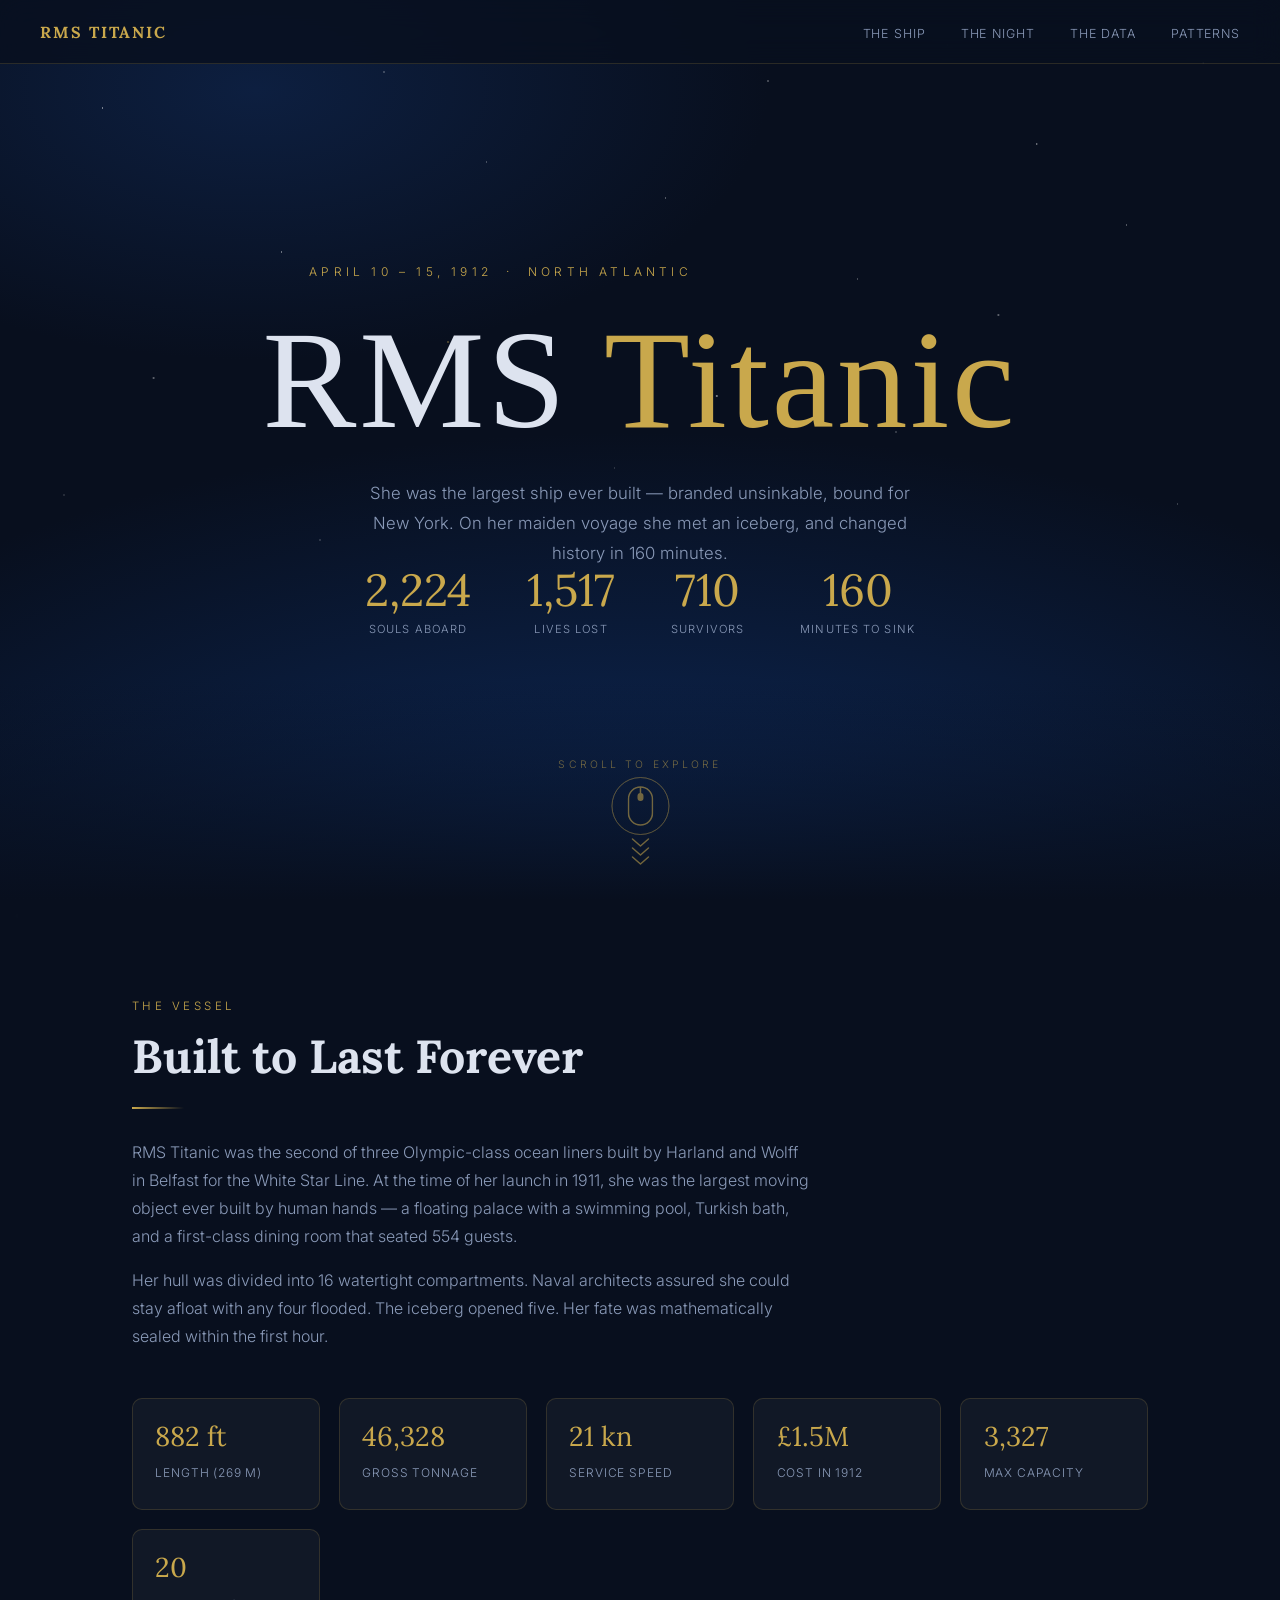
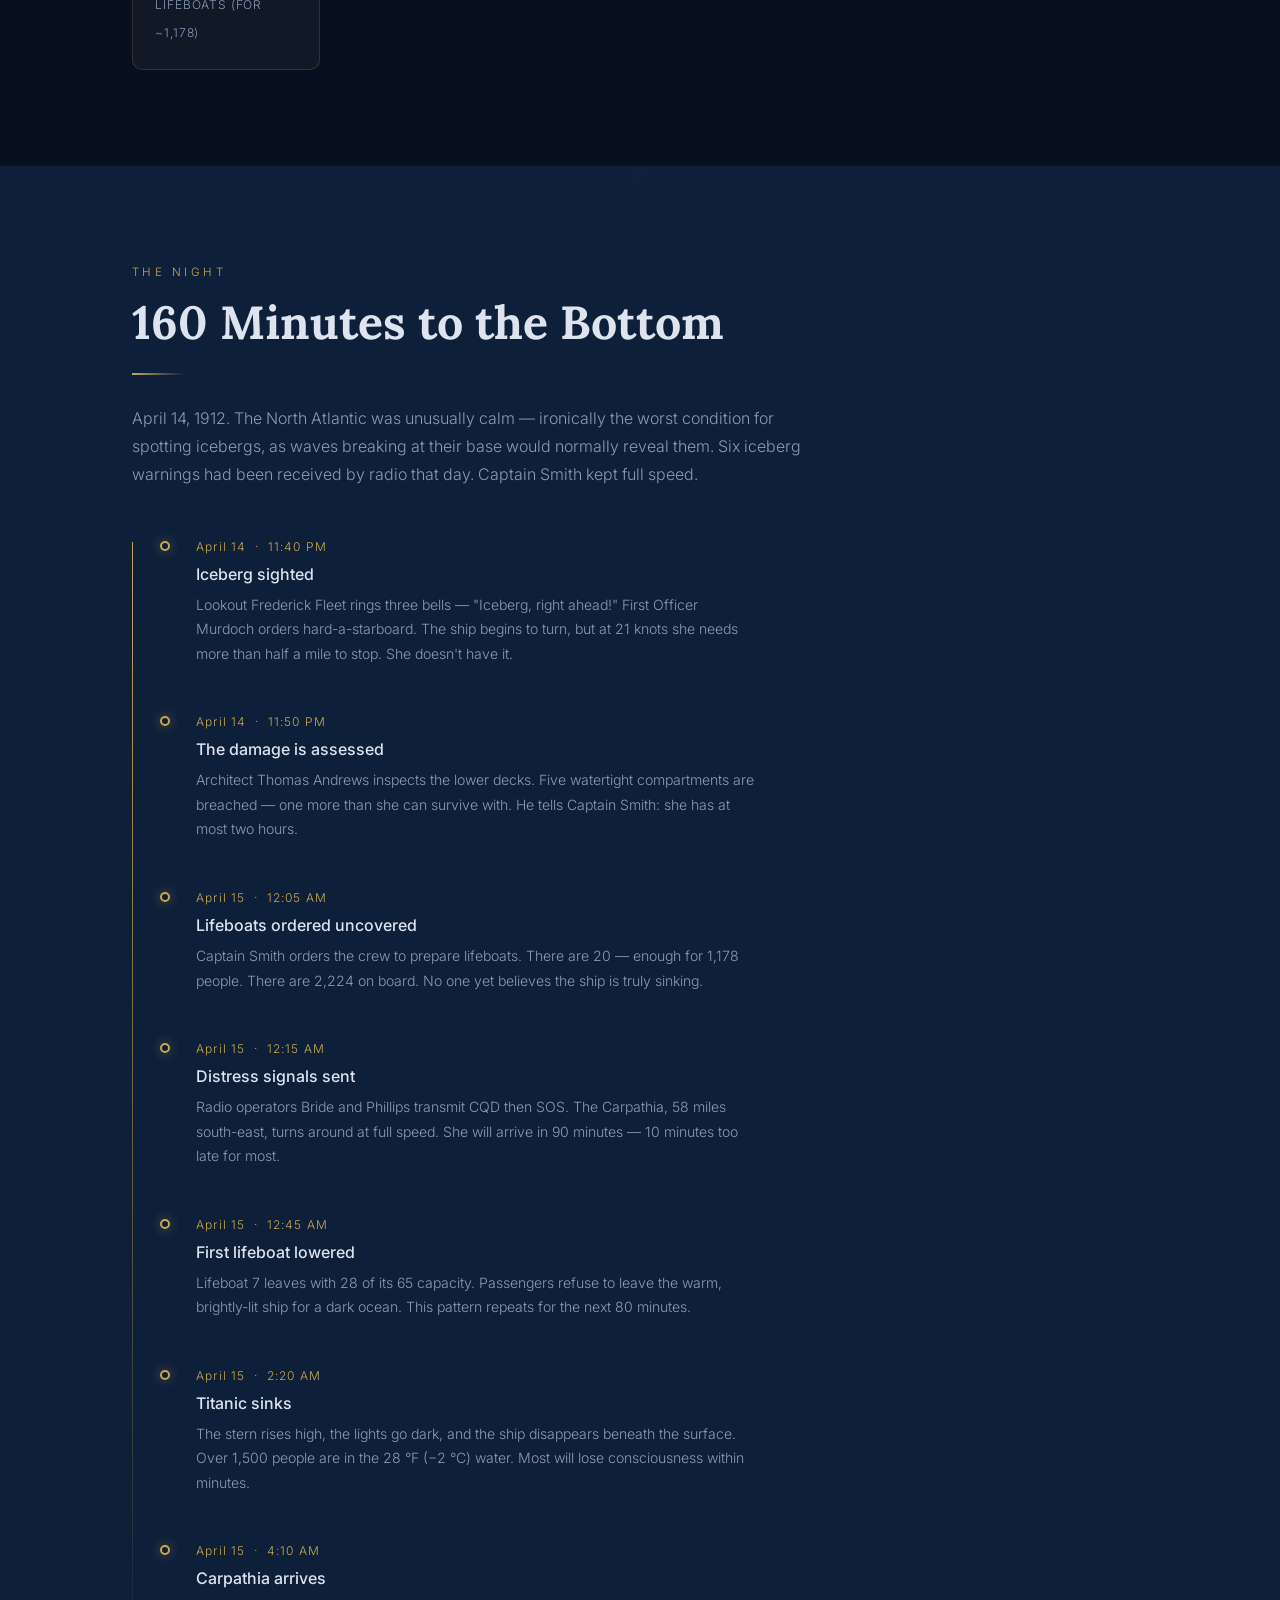
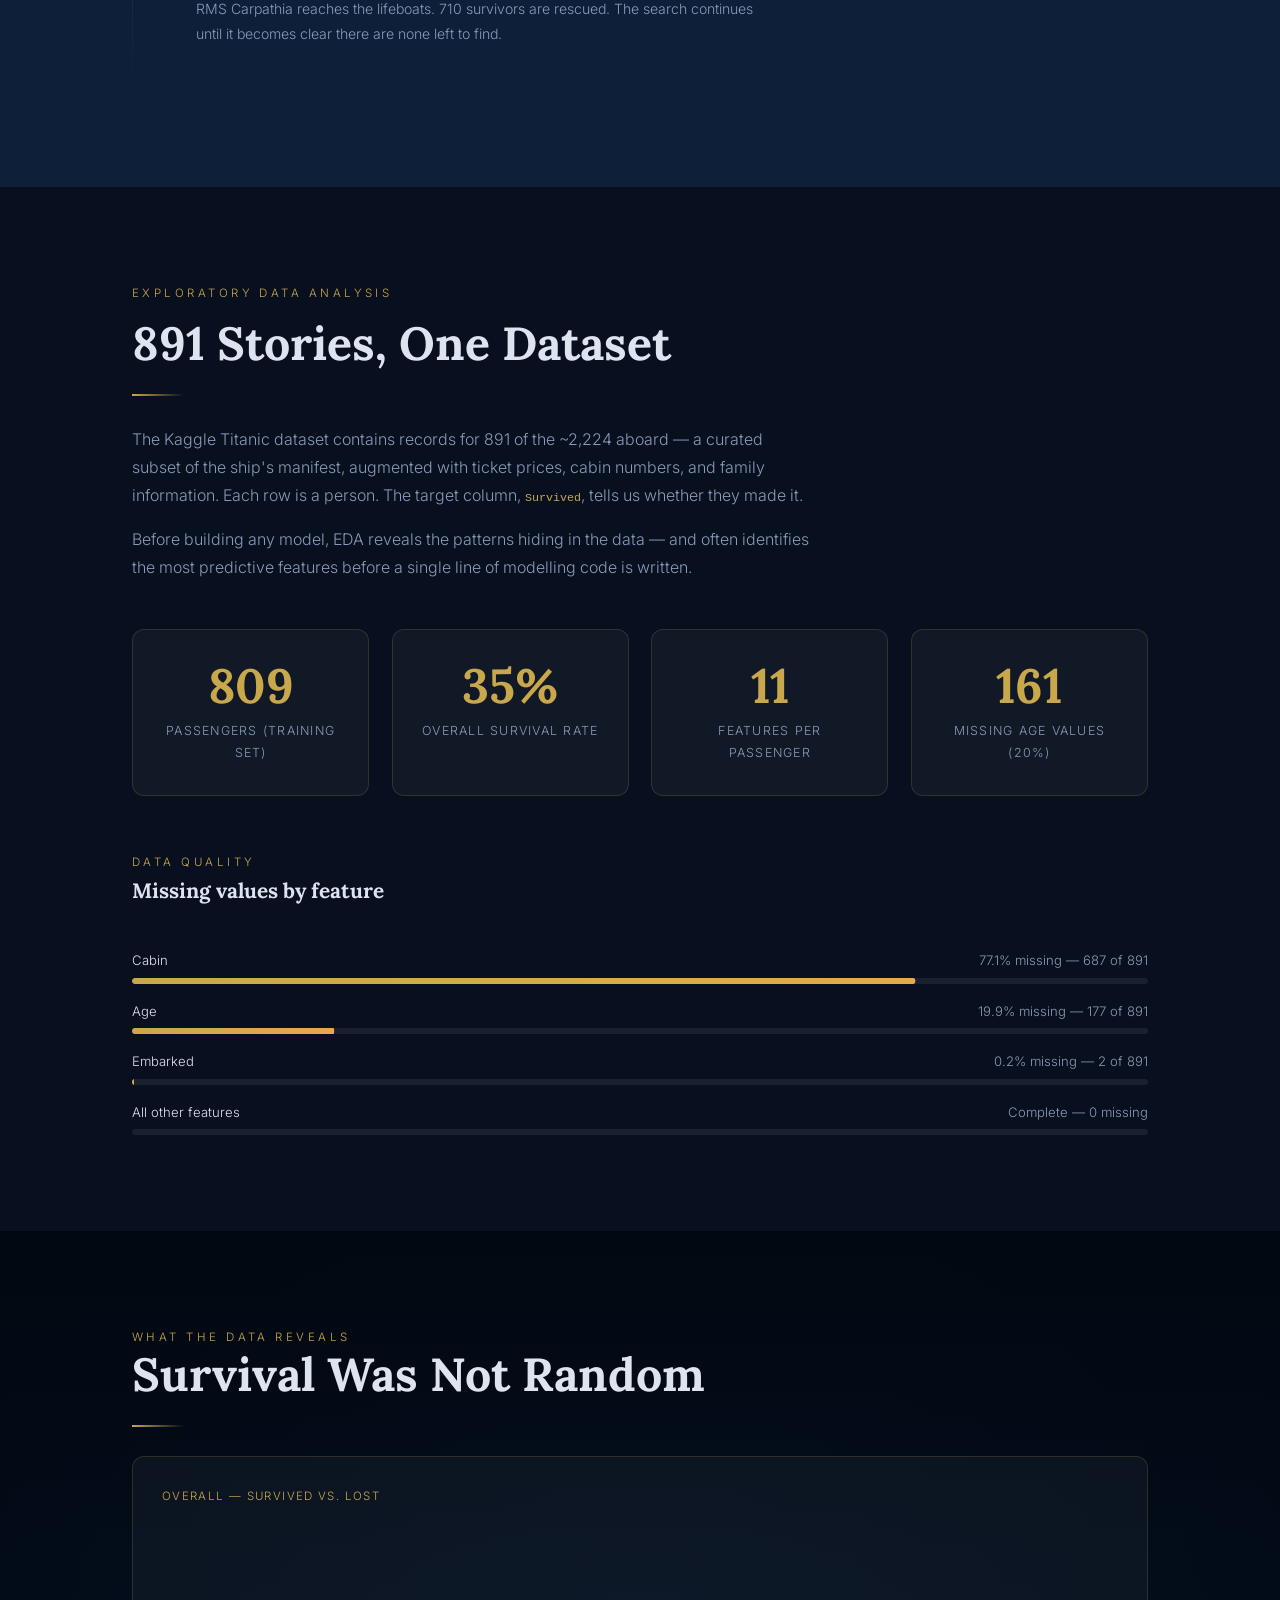
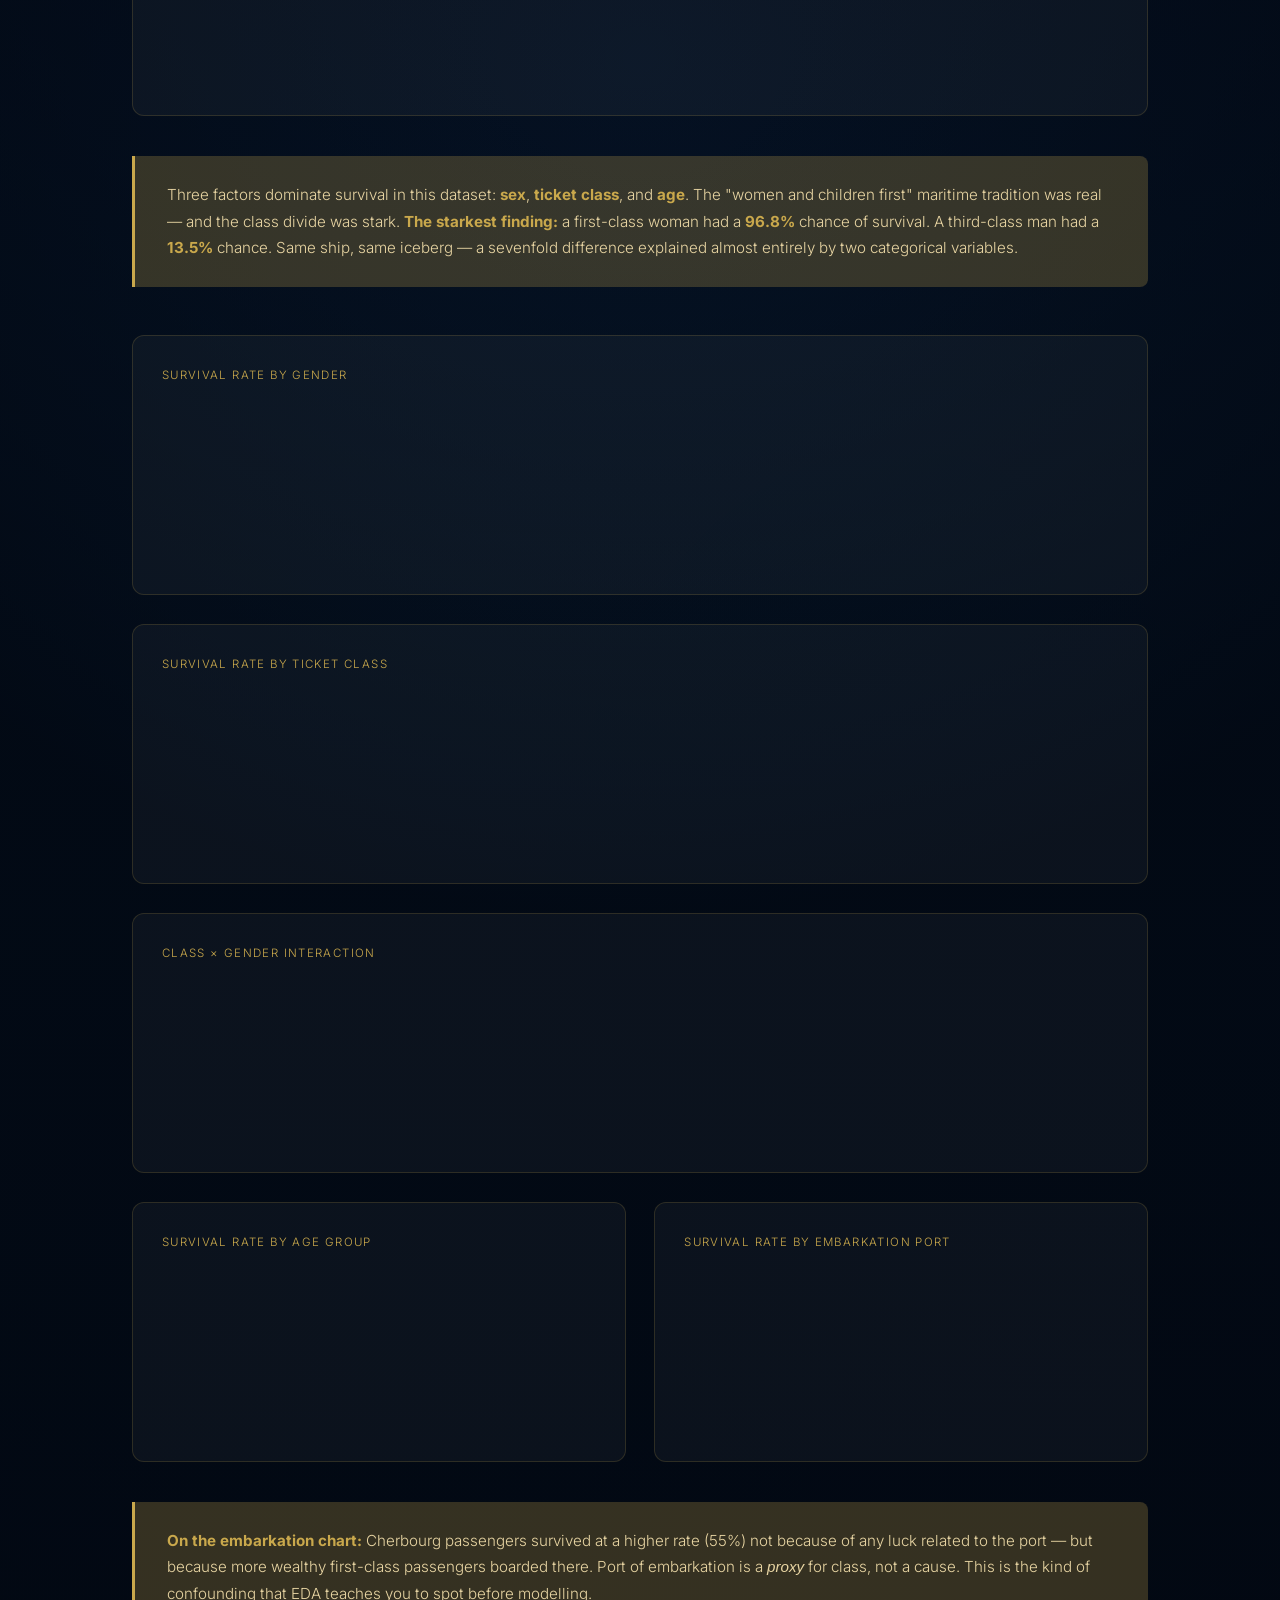
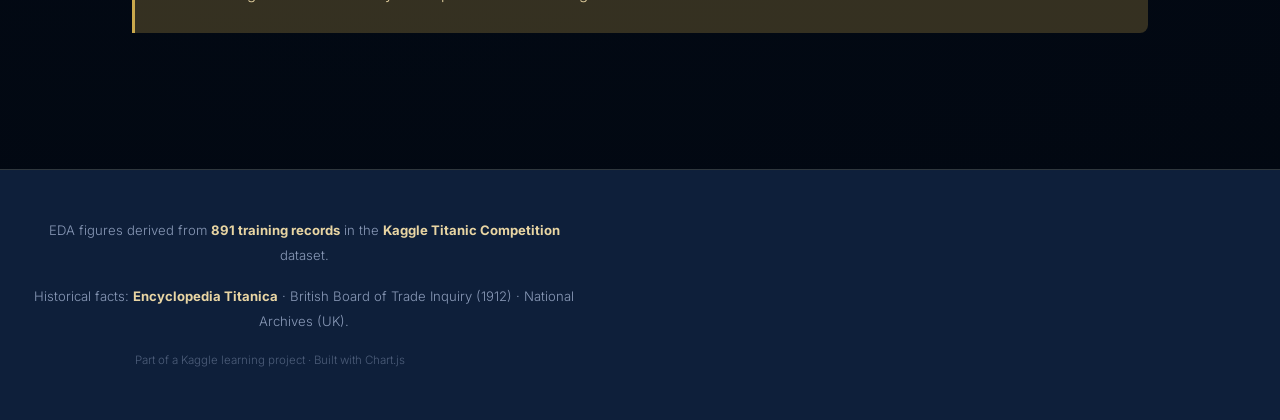
==== commit 65f2468f: "feat: data story — dot charts with 891 real passengers" ====
--- a/docs/index.html
+++ b/docs/index.html
@@ -402,37 +402,6 @@
     }
     canvas { max-height: 260px; }
     #cOverall { max-height: none; }
-
-    /* ─── CHART TABS ─────────────────────────────────── */
-    .chart-tabs {
-      display: flex; gap: 0;
-      border-bottom: 1px solid rgba(201,168,76,0.18);
-      margin-bottom: 1.6rem;
-    }
-    .ctab {
-      padding: 0.55rem 1.3rem;
-      background: none; border: none; outline: none;
-      color: var(--text-dim);
-      font-size: 0.72rem; font-family: 'Inter', sans-serif;
-      letter-spacing: 0.1em; text-transform: uppercase;
-      cursor: pointer;
-      border-bottom: 2px solid transparent;
-      margin-bottom: -1px;
-      transition: color 0.2s, border-color 0.2s, background 0.2s;
-      border-radius: 6px 6px 0 0;
-    }
-    .ctab:hover:not(.ctab-active) {
-      color: var(--text);
-      background: rgba(255,255,255,0.03);
-      border-bottom-color: rgba(201,168,76,0.25);
-    }
-    .ctab-active {
-      color: var(--gold);
-      border-bottom-color: var(--gold);
-      background: rgba(201,168,76,0.06);
-    }
-    .tab-panel { display: none; min-height: 220px; }
-    .tab-panel-active { display: block; }
 
     /* ─── MISSING DATA BAR ────────────────────────────── */
     .missing-grid {
@@ -838,24 +807,20 @@
 
     <div class="chart-grid">
       <div class="chart-card reveal" style="grid-column:1/-1;">
-        <div class="chart-tabs">
-          <button class="ctab ctab-active" data-panel="gender">By Gender</button>
-          <button class="ctab" data-panel="age">By Age Group</button>
-          <button class="ctab" data-panel="class">By Ticket Class</button>
-        </div>
-        <div id="panel-gender" class="tab-panel tab-panel-active">
-          <canvas id="cGender"></canvas>
-        </div>
-        <div id="panel-age" class="tab-panel">
-          <canvas id="cAge"></canvas>
-        </div>
-        <div id="panel-class" class="tab-panel">
-          <canvas id="cClass"></canvas>
-        </div>
+        <div class="chart-title">Survival rate by gender</div>
+        <canvas id="cGender"></canvas>
+      </div>
+      <div class="chart-card reveal" style="grid-column:1/-1;">
+        <div class="chart-title">Survival rate by ticket class</div>
+        <canvas id="cClass"></canvas>
       </div>
       <div class="chart-card reveal" style="grid-column:1/-1;">
         <div class="chart-title">Class × gender interaction</div>
         <canvas id="cMatrix"></canvas>
+      </div>
+      <div class="chart-card reveal">
+        <div class="chart-title">Survival rate by age group</div>
+        <canvas id="cAge"></canvas>
       </div>
       <div class="chart-card reveal">
         <div class="chart-title">Survival rate by embarkation port</div>
@@ -939,67 +904,6 @@
 
 /* ── Chart.js global defaults ────────────────────────── */
 Chart.defaults.color = '#8a9ab8';
-
-const PASSENGERS = [{"n":"Braund, Mr. Owen Harris","s":0,"g":"m","c":3,"a":22},{"n":"Cumings, Mrs. John Bradley (Florence Briggs Thayer)","s":1,"g":"f","c":1,"a":38},{"n":"Heikkinen, Miss. Laina","s":1,"g":"f","c":3,"a":26},{"n":"Futrelle, Mrs. Jacques Heath (Lily May Peel)","s":1,"g":"f","c":1,"a":35},{"n":"Allen, Mr. William Henry","s":0,"g":"m","c":3,"a":35},{"n":"Moran, Mr. James","s":0,"g":"m","c":3,"a":-1},{"n":"McCarthy, Mr. Timothy J","s":0,"g":"m","c":1,"a":54},{"n":"Palsson, Master. Gosta Leonard","s":0,"g":"m","c":3,"a":2},{"n":"Johnson, Mrs. Oscar W (Elisabeth Vilhelmina Berg)","s":1,"g":"f","c":3,"a":27},{"n":"Nasser, Mrs. Nicholas (Adele Achem)","s":1,"g":"f","c":2,"a":14},{"n":"Sandstrom, Miss. Marguerite Rut","s":1,"g":"f","c":3,"a":4},{"n":"Bonnell, Miss. Elizabeth","s":1,"g":"f","c":1,"a":58},{"n":"Saundercock, Mr. William Henry","s":0,"g":"m","c":3,"a":20},{"n":"Andersson, Mr. Anders Johan","s":0,"g":"m","c":3,"a":39},{"n":"Vestrom, Miss. Hulda Amanda Adolfina","s":0,"g":"f","c":3,"a":14},{"n":"Hewlett, Mrs. (Mary D Kingcome)","s":1,"g":"f","c":2,"a":55},{"n":"Rice, Master. Eugene","s":0,"g":"m","c":3,"a":2},{"n":"Williams, Mr. Charles Eugene","s":1,"g":"m","c":2,"a":-1},{"n":"Vander Planke, Mrs. Julius (Emelia Maria Vandemoortele)","s":0,"g":"f","c":3,"a":31},{"n":"Masselmani, Mrs. Fatima","s":1,"g":"f","c":3,"a":-1},{"n":"Fynney, Mr. Joseph J","s":0,"g":"m","c":2,"a":35},{"n":"Beesley, Mr. Lawrence","s":1,"g":"m","c":2,"a":34},{"n":"McGowan, Miss. Anna \"Annie\"","s":1,"g":"f","c":3,"a":15},{"n":"Sloper, Mr. William Thompson","s":1,"g":"m","c":1,"a":28},{"n":"Palsson, Miss. Torborg Danira","s":0,"g":"f","c":3,"a":8},{"n":"Asplund, Mrs. Carl Oscar (Selma Augusta Emilia Johansson)","s":1,"g":"f","c":3,"a":38},{"n":"Emir, Mr. Farred Chehab","s":0,"g":"m","c":3,"a":-1},{"n":"Fortune, Mr. Charles Alexander","s":0,"g":"m","c":1,"a":19},{"n":"O'Dwyer, Miss. Ellen \"Nellie\"","s":1,"g":"f","c":3,"a":-1},{"n":"Todoroff, Mr. Lalio","s":0,"g":"m","c":3,"a":-1},{"n":"Uruchurtu, Don. Manuel E","s":0,"g":"m","c":1,"a":40},{"n":"Spencer, Mrs. William Augustus (Marie Eugenie)","s":1,"g":"f","c":1,"a":-1},{"n":"Glynn, Miss. Mary Agatha","s":1,"g":"f","c":3,"a":-1},{"n":"Wheadon, Mr. Edward H","s":0,"g":"m","c":2,"a":66},{"n":"Meyer, Mr. Edgar Joseph","s":0,"g":"m","c":1,"a":28},{"n":"Holverson, Mr. Alexander Oskar","s":0,"g":"m","c":1,"a":42},{"n":"Mamee, Mr. Hanna","s":1,"g":"m","c":3,"a":-1},{"n":"Cann, Mr. Ernest Charles","s":0,"g":"m","c":3,"a":21},{"n":"Vander Planke, Miss. Augusta Maria","s":0,"g":"f","c":3,"a":18},{"n":"Nicola-Yarred, Miss. Jamila","s":1,"g":"f","c":3,"a":14},{"n":"Ahlin, Mrs. Johan (Johanna Persdotter Larsson)","s":0,"g":"f","c":3,"a":40},{"n":"Turpin, Mrs. William John Robert (Dorothy Ann Wonnacott)","s":0,"g":"f","c":2,"a":27},{"n":"Kraeff, Mr. Theodor","s":0,"g":"m","c":3,"a":-1},{"n":"Laroche, Miss. Simonne Marie Anne Andree","s":1,"g":"f","c":2,"a":3},{"n":"Devaney, Miss. Margaret Delia","s":1,"g":"f","c":3,"a":19},{"n":"Rogers, Mr. William John","s":0,"g":"m","c":3,"a":-1},{"n":"Lennon, Mr. Denis","s":0,"g":"m","c":3,"a":-1},{"n":"O'Driscoll, Miss. Bridget","s":1,"g":"f","c":3,"a":-1},{"n":"Samaan, Mr. Youssef","s":0,"g":"m","c":3,"a":-1},{"n":"Arnold-Franchi, Mrs. Josef (Josefine Franchi)","s":0,"g":"f","c":3,"a":18},{"n":"Panula, Master. Juha Niilo","s":0,"g":"m","c":3,"a":7},{"n":"Nosworthy, Mr. Richard Cater","s":0,"g":"m","c":3,"a":21},{"n":"Harper, Mrs. Henry Sleeper (Myna Haxtun)","s":1,"g":"f","c":1,"a":49},{"n":"Faunthorpe, Mrs. Lizzie (Elizabeth Anne Wilkinson)","s":1,"g":"f","c":2,"a":29},{"n":"Ostby, Mr. Engelhart Cornelius","s":0,"g":"m","c":1,"a":65},{"n":"Woolner, Mr. Hugh","s":1,"g":"m","c":1,"a":-1},{"n":"Rugg, Miss. Emily","s":1,"g":"f","c":2,"a":21},{"n":"Novel, Mr. Mansouer","s":0,"g":"m","c":3,"a":28},{"n":"West, Miss. Constance Mirium","s":1,"g":"f","c":2,"a":5},{"n":"Goodwin, Master. William Frederick","s":0,"g":"m","c":3,"a":11},{"n":"Sirayanian, Mr. Orsen","s":0,"g":"m","c":3,"a":22},{"n":"Icard, Miss. Amelie","s":1,"g":"f","c":1,"a":38},{"n":"Harris, Mr. Henry Birkhardt","s":0,"g":"m","c":1,"a":45},{"n":"Skoog, Master. Harald","s":0,"g":"m","c":3,"a":4},{"n":"Stewart, Mr. Albert A","s":0,"g":"m","c":1,"a":-1},{"n":"Moubarek, Master. Gerios","s":1,"g":"m","c":3,"a":-1},{"n":"Nye, Mrs. (Elizabeth Ramell)","s":1,"g":"f","c":2,"a":29},{"n":"Crease, Mr. Ernest James","s":0,"g":"m","c":3,"a":19},{"n":"Andersson, Miss. Erna Alexandra","s":1,"g":"f","c":3,"a":17},{"n":"Kink, Mr. Vincenz","s":0,"g":"m","c":3,"a":26},{"n":"Jenkin, Mr. Stephen Curnow","s":0,"g":"m","c":2,"a":32},{"n":"Goodwin, Miss. Lillian Amy","s":0,"g":"f","c":3,"a":16},{"n":"Hood, Mr. Ambrose Jr","s":0,"g":"m","c":2,"a":21},{"n":"Chronopoulos, Mr. Apostolos","s":0,"g":"m","c":3,"a":26},{"n":"Bing, Mr. Lee","s":1,"g":"m","c":3,"a":32},{"n":"Moen, Mr. Sigurd Hansen","s":0,"g":"m","c":3,"a":25},{"n":"Staneff, Mr. Ivan","s":0,"g":"m","c":3,"a":-1},{"n":"Moutal, Mr. Rahamin Haim","s":0,"g":"m","c":3,"a":-1},{"n":"Caldwell, Master. Alden Gates","s":1,"g":"m","c":2,"a":1},{"n":"Dowdell, Miss. Elizabeth","s":1,"g":"f","c":3,"a":30},{"n":"Waelens, Mr. Achille","s":0,"g":"m","c":3,"a":22},{"n":"Sheerlinck, Mr. Jan Baptist","s":1,"g":"m","c":3,"a":29},{"n":"McDermott, Miss. Brigdet Delia","s":1,"g":"f","c":3,"a":-1},{"n":"Carrau, Mr. Francisco M","s":0,"g":"m","c":1,"a":28},{"n":"Ilett, Miss. Bertha","s":1,"g":"f","c":2,"a":17},{"n":"Backstrom, Mrs. Karl Alfred (Maria Mathilda Gustafsson)","s":1,"g":"f","c":3,"a":33},{"n":"Ford, Mr. William Neal","s":0,"g":"m","c":3,"a":16},{"n":"Slocovski, Mr. Selman Francis","s":0,"g":"m","c":3,"a":-1},{"n":"Fortune, Miss. Mabel Helen","s":1,"g":"f","c":1,"a":23},{"n":"Celotti, Mr. Francesco","s":0,"g":"m","c":3,"a":24},{"n":"Christmann, Mr. Emil","s":0,"g":"m","c":3,"a":29},{"n":"Andreasson, Mr. Paul Edvin","s":0,"g":"m","c":3,"a":20},{"n":"Chaffee, Mr. Herbert Fuller","s":0,"g":"m","c":1,"a":46},{"n":"Dean, Mr. Bertram Frank","s":0,"g":"m","c":3,"a":26},{"n":"Coxon, Mr. Daniel","s":0,"g":"m","c":3,"a":59},{"n":"Shorney, Mr. Charles Joseph","s":0,"g":"m","c":3,"a":-1},{"n":"Goldschmidt, Mr. George B","s":0,"g":"m","c":1,"a":71},{"n":"Greenfield, Mr. William Bertram","s":1,"g":"m","c":1,"a":23},{"n":"Doling, Mrs. John T (Ada Julia Bone)","s":1,"g":"f","c":2,"a":34},{"n":"Kantor, Mr. Sinai","s":0,"g":"m","c":2,"a":34},{"n":"Petranec, Miss. Matilda","s":0,"g":"f","c":3,"a":28},{"n":"Petroff, Mr. Pastcho (\"Pentcho\")","s":0,"g":"m","c":3,"a":-1},{"n":"White, Mr. Richard Frasar","s":0,"g":"m","c":1,"a":21},{"n":"Johansson, Mr. Gustaf Joel","s":0,"g":"m","c":3,"a":33},{"n":"Gustafsson, Mr. Anders Vilhelm","s":0,"g":"m","c":3,"a":37},{"n":"Mionoff, Mr. Stoytcho","s":0,"g":"m","c":3,"a":28},{"n":"Salkjelsvik, Miss. Anna Kristine","s":1,"g":"f","c":3,"a":21},{"n":"Moss, Mr. Albert Johan","s":1,"g":"m","c":3,"a":-1},{"n":"Rekic, Mr. Tido","s":0,"g":"m","c":3,"a":38},{"n":"Moran, Miss. Bertha","s":1,"g":"f","c":3,"a":-1},{"n":"Porter, Mr. Walter Chamberlain","s":0,"g":"m","c":1,"a":47},{"n":"Zabour, Miss. Hileni","s":0,"g":"f","c":3,"a":14},{"n":"Barton, Mr. David John","s":0,"g":"m","c":3,"a":22},{"n":"Jussila, Miss. Katriina","s":0,"g":"f","c":3,"a":20},{"n":"Attalah, Miss. Malake","s":0,"g":"f","c":3,"a":17},{"n":"Pekoniemi, Mr. Edvard","s":0,"g":"m","c":3,"a":21},{"n":"Connors, Mr. Patrick","s":0,"g":"m","c":3,"a":70},{"n":"Turpin, Mr. William John Robert","s":0,"g":"m","c":2,"a":29},{"n":"Baxter, Mr. Quigg Edmond","s":0,"g":"m","c":1,"a":24},{"n":"Andersson, Miss. Ellis Anna Maria","s":0,"g":"f","c":3,"a":2},{"n":"Hickman, Mr. Stanley George","s":0,"g":"m","c":2,"a":21},{"n":"Moore, Mr. Leonard Charles","s":0,"g":"m","c":3,"a":-1},{"n":"Nasser, Mr. Nicholas","s":0,"g":"m","c":2,"a":32},{"n":"Webber, Miss. Susan","s":1,"g":"f","c":2,"a":32},{"n":"White, Mr. Percival Wayland","s":0,"g":"m","c":1,"a":54},{"n":"Nicola-Yarred, Master. Elias","s":1,"g":"m","c":3,"a":12},{"n":"McMahon, Mr. Martin","s":0,"g":"m","c":3,"a":-1},{"n":"Madsen, Mr. Fridtjof Arne","s":1,"g":"m","c":3,"a":24},{"n":"Peter, Miss. Anna","s":1,"g":"f","c":3,"a":-1},{"n":"Ekstrom, Mr. Johan","s":0,"g":"m","c":3,"a":45},{"n":"Drazenoic, Mr. Jozef","s":0,"g":"m","c":3,"a":33},{"n":"Coelho, Mr. Domingos Fernandeo","s":0,"g":"m","c":3,"a":20},{"n":"Robins, Mrs. Alexander A (Grace Charity Laury)","s":0,"g":"f","c":3,"a":47},{"n":"Weisz, Mrs. Leopold (Mathilde Francoise Pede)","s":1,"g":"f","c":2,"a":29},{"n":"Sobey, Mr. Samuel James Hayden","s":0,"g":"m","c":2,"a":25},{"n":"Richard, Mr. Emile","s":0,"g":"m","c":2,"a":23},{"n":"Newsom, Miss. Helen Monypeny","s":1,"g":"f","c":1,"a":19},{"n":"Futrelle, Mr. Jacques Heath","s":0,"g":"m","c":1,"a":37},{"n":"Osen, Mr. Olaf Elon","s":0,"g":"m","c":3,"a":16},{"n":"Giglio, Mr. Victor","s":0,"g":"m","c":1,"a":24},{"n":"Boulos, Mrs. Joseph (Sultana)","s":0,"g":"f","c":3,"a":-1},{"n":"Nysten, Miss. Anna Sofia","s":1,"g":"f","c":3,"a":22},{"n":"Hakkarainen, Mrs. Pekka Pietari (Elin Matilda Dolck)","s":1,"g":"f","c":3,"a":24},{"n":"Burke, Mr. Jeremiah","s":0,"g":"m","c":3,"a":19},{"n":"Andrew, Mr. Edgardo Samuel","s":0,"g":"m","c":2,"a":18},{"n":"Nicholls, Mr. Joseph Charles","s":0,"g":"m","c":2,"a":19},{"n":"Andersson, Mr. August Edvard (\"Wennerstrom\")","s":1,"g":"m","c":3,"a":27},{"n":"Ford, Miss. Robina Maggie \"Ruby\"","s":0,"g":"f","c":3,"a":9},{"n":"Navratil, Mr. Michel (\"Louis M Hoffman\")","s":0,"g":"m","c":2,"a":36},{"n":"Byles, Rev. Thomas Roussel Davids","s":0,"g":"m","c":2,"a":42},{"n":"Bateman, Rev. Robert James","s":0,"g":"m","c":2,"a":51},{"n":"Pears, Mrs. Thomas (Edith Wearne)","s":1,"g":"f","c":1,"a":22},{"n":"Meo, Mr. Alfonzo","s":0,"g":"m","c":3,"a":56},{"n":"van Billiard, Mr. Austin Blyler","s":0,"g":"m","c":3,"a":40},{"n":"Olsen, Mr. Ole Martin","s":0,"g":"m","c":3,"a":-1},{"n":"Williams, Mr. Charles Duane","s":0,"g":"m","c":1,"a":51},{"n":"Gilnagh, Miss. Katherine \"Katie\"","s":1,"g":"f","c":3,"a":16},{"n":"Corn, Mr. Harry","s":0,"g":"m","c":3,"a":30},{"n":"Smiljanic, Mr. Mile","s":0,"g":"m","c":3,"a":-1},{"n":"Sage, Master. Thomas Henry","s":0,"g":"m","c":3,"a":-1},{"n":"Cribb, Mr. John Hatfield","s":0,"g":"m","c":3,"a":44},{"n":"Watt, Mrs. James (Elizabeth \"Bessie\" Inglis Milne)","s":1,"g":"f","c":2,"a":40},{"n":"Bengtsson, Mr. John Viktor","s":0,"g":"m","c":3,"a":26},{"n":"Calic, Mr. Jovo","s":0,"g":"m","c":3,"a":17},{"n":"Panula, Master. Eino Viljami","s":0,"g":"m","c":3,"a":1},{"n":"Goldsmith, Master. Frank John William \"Frankie\"","s":1,"g":"m","c":3,"a":9},{"n":"Chibnall, Mrs. (Edith Martha Bowerman)","s":1,"g":"f","c":1,"a":-1},{"n":"Skoog, Mrs. William (Anna Bernhardina Karlsson)","s":0,"g":"f","c":3,"a":45},{"n":"Baumann, Mr. John D","s":0,"g":"m","c":1,"a":-1},{"n":"Ling, Mr. Lee","s":0,"g":"m","c":3,"a":28},{"n":"Van der hoef, Mr. Wyckoff","s":0,"g":"m","c":1,"a":61},{"n":"Rice, Master. Arthur","s":0,"g":"m","c":3,"a":4},{"n":"Johnson, Miss. Eleanor Ileen","s":1,"g":"f","c":3,"a":1},{"n":"Sivola, Mr. Antti Wilhelm","s":0,"g":"m","c":3,"a":21},{"n":"Smith, Mr. James Clinch","s":0,"g":"m","c":1,"a":56},{"n":"Klasen, Mr. Klas Albin","s":0,"g":"m","c":3,"a":18},{"n":"Lefebre, Master. Henry Forbes","s":0,"g":"m","c":3,"a":-1},{"n":"Isham, Miss. Ann Elizabeth","s":0,"g":"f","c":1,"a":50},{"n":"Hale, Mr. Reginald","s":0,"g":"m","c":2,"a":30},{"n":"Leonard, Mr. Lionel","s":0,"g":"m","c":3,"a":36},{"n":"Sage, Miss. Constance Gladys","s":0,"g":"f","c":3,"a":-1},{"n":"Pernot, Mr. Rene","s":0,"g":"m","c":2,"a":-1},{"n":"Asplund, Master. Clarence Gustaf Hugo","s":0,"g":"m","c":3,"a":9},{"n":"Becker, Master. Richard F","s":1,"g":"m","c":2,"a":1},{"n":"Kink-Heilmann, Miss. Luise Gretchen","s":1,"g":"f","c":3,"a":4},{"n":"Rood, Mr. Hugh Roscoe","s":0,"g":"m","c":1,"a":-1},{"n":"O'Brien, Mrs. Thomas (Johanna \"Hannah\" Godfrey)","s":1,"g":"f","c":3,"a":-1},{"n":"Romaine, Mr. Charles Hallace (\"Mr C Rolmane\")","s":1,"g":"m","c":1,"a":45},{"n":"Bourke, Mr. John","s":0,"g":"m","c":3,"a":40},{"n":"Turcin, Mr. Stjepan","s":0,"g":"m","c":3,"a":36},{"n":"Pinsky, Mrs. (Rosa)","s":1,"g":"f","c":2,"a":32},{"n":"Carbines, Mr. William","s":0,"g":"m","c":2,"a":19},{"n":"Andersen-Jensen, Miss. Carla Christine Nielsine","s":1,"g":"f","c":3,"a":19},{"n":"Navratil, Master. Michel M","s":1,"g":"m","c":2,"a":3},{"n":"Brown, Mrs. James Joseph (Margaret Tobin)","s":1,"g":"f","c":1,"a":44},{"n":"Lurette, Miss. Elise","s":1,"g":"f","c":1,"a":58},{"n":"Mernagh, Mr. Robert","s":0,"g":"m","c":3,"a":-1},{"n":"Olsen, Mr. Karl Siegwart Andreas","s":0,"g":"m","c":3,"a":42},{"n":"Madigan, Miss. Margaret \"Maggie\"","s":1,"g":"f","c":3,"a":-1},{"n":"Yrois, Miss. Henriette (\"Mrs Harbeck\")","s":0,"g":"f","c":2,"a":24},{"n":"Vande Walle, Mr. Nestor Cyriel","s":0,"g":"m","c":3,"a":28},{"n":"Sage, Mr. Frederick","s":0,"g":"m","c":3,"a":-1},{"n":"Johanson, Mr. Jakob Alfred","s":0,"g":"m","c":3,"a":34},{"n":"Youseff, Mr. Gerious","s":0,"g":"m","c":3,"a":46},{"n":"Cohen, Mr. Gurshon \"Gus\"","s":1,"g":"m","c":3,"a":18},{"n":"Strom, Miss. Telma Matilda","s":0,"g":"f","c":3,"a":2},{"n":"Backstrom, Mr. Karl Alfred","s":0,"g":"m","c":3,"a":32},{"n":"Albimona, Mr. Nassef Cassem","s":1,"g":"m","c":3,"a":26},{"n":"Carr, Miss. Helen \"Ellen\"","s":1,"g":"f","c":3,"a":16},{"n":"Blank, Mr. Henry","s":1,"g":"m","c":1,"a":40},{"n":"Ali, Mr. Ahmed","s":0,"g":"m","c":3,"a":24},{"n":"Cameron, Miss. Clear Annie","s":1,"g":"f","c":2,"a":35},{"n":"Perkin, Mr. John Henry","s":0,"g":"m","c":3,"a":22},{"n":"Givard, Mr. Hans Kristensen","s":0,"g":"m","c":2,"a":30},{"n":"Kiernan, Mr. Philip","s":0,"g":"m","c":3,"a":-1},{"n":"Newell, Miss. Madeleine","s":1,"g":"f","c":1,"a":31},{"n":"Honkanen, Miss. Eliina","s":1,"g":"f","c":3,"a":27},{"n":"Jacobsohn, Mr. Sidney Samuel","s":0,"g":"m","c":2,"a":42},{"n":"Bazzani, Miss. Albina","s":1,"g":"f","c":1,"a":32},{"n":"Harris, Mr. Walter","s":0,"g":"m","c":2,"a":30},{"n":"Sunderland, Mr. Victor Francis","s":1,"g":"m","c":3,"a":16},{"n":"Bracken, Mr. James H","s":0,"g":"m","c":2,"a":27},{"n":"Green, Mr. George Henry","s":0,"g":"m","c":3,"a":51},{"n":"Nenkoff, Mr. Christo","s":0,"g":"m","c":3,"a":-1},{"n":"Hoyt, Mr. Frederick Maxfield","s":1,"g":"m","c":1,"a":38},{"n":"Berglund, Mr. Karl Ivar Sven","s":0,"g":"m","c":3,"a":22},{"n":"Mellors, Mr. William John","s":1,"g":"m","c":2,"a":19},{"n":"Lovell, Mr. John Hall (\"Henry\")","s":0,"g":"m","c":3,"a":20},{"n":"Fahlstrom, Mr. Arne Jonas","s":0,"g":"m","c":2,"a":18},{"n":"Lefebre, Miss. Mathilde","s":0,"g":"f","c":3,"a":-1},{"n":"Harris, Mrs. Henry Birkhardt (Irene Wallach)","s":1,"g":"f","c":1,"a":35},{"n":"Larsson, Mr. Bengt Edvin","s":0,"g":"m","c":3,"a":29},{"n":"Sjostedt, Mr. Ernst Adolf","s":0,"g":"m","c":2,"a":59},{"n":"Asplund, Miss. Lillian Gertrud","s":1,"g":"f","c":3,"a":5},{"n":"Leyson, Mr. Robert William Norman","s":0,"g":"m","c":2,"a":24},{"n":"Harknett, Miss. Alice Phoebe","s":0,"g":"f","c":3,"a":-1},{"n":"Hold, Mr. Stephen","s":0,"g":"m","c":2,"a":44},{"n":"Collyer, Miss. Marjorie \"Lottie\"","s":1,"g":"f","c":2,"a":8},{"n":"Pengelly, Mr. Frederick William","s":0,"g":"m","c":2,"a":19},{"n":"Hunt, Mr. George Henry","s":0,"g":"m","c":2,"a":33},{"n":"Zabour, Miss. Thamine","s":0,"g":"f","c":3,"a":-1},{"n":"Murphy, Miss. Katherine \"Kate\"","s":1,"g":"f","c":3,"a":-1},{"n":"Coleridge, Mr. Reginald Charles","s":0,"g":"m","c":2,"a":29},{"n":"Maenpaa, Mr. Matti Alexanteri","s":0,"g":"m","c":3,"a":22},{"n":"Attalah, Mr. Sleiman","s":0,"g":"m","c":3,"a":30},{"n":"Minahan, Dr. William Edward","s":0,"g":"m","c":1,"a":44},{"n":"Lindahl, Miss. Agda Thorilda Viktoria","s":0,"g":"f","c":3,"a":25},{"n":"Hamalainen, Mrs. William (Anna)","s":1,"g":"f","c":2,"a":24},{"n":"Beckwith, Mr. Richard Leonard","s":1,"g":"m","c":1,"a":37},{"n":"Carter, Rev. Ernest Courtenay","s":0,"g":"m","c":2,"a":54},{"n":"Reed, Mr. James George","s":0,"g":"m","c":3,"a":-1},{"n":"Strom, Mrs. Wilhelm (Elna Matilda Persson)","s":0,"g":"f","c":3,"a":29},{"n":"Stead, Mr. William Thomas","s":0,"g":"m","c":1,"a":62},{"n":"Lobb, Mr. William Arthur","s":0,"g":"m","c":3,"a":30},{"n":"Rosblom, Mrs. Viktor (Helena Wilhelmina)","s":0,"g":"f","c":3,"a":41},{"n":"Touma, Mrs. Darwis (Hanne Youssef Razi)","s":1,"g":"f","c":3,"a":29},{"n":"Thorne, Mrs. Gertrude Maybelle","s":1,"g":"f","c":1,"a":-1},{"n":"Cherry, Miss. Gladys","s":1,"g":"f","c":1,"a":30},{"n":"Ward, Miss. Anna","s":1,"g":"f","c":1,"a":35},{"n":"Parrish, Mrs. (Lutie Davis)","s":1,"g":"f","c":2,"a":50},{"n":"Smith, Mr. Thomas","s":0,"g":"m","c":3,"a":-1},{"n":"Asplund, Master. Edvin Rojj Felix","s":1,"g":"m","c":3,"a":3},{"n":"Taussig, Mr. Emil","s":0,"g":"m","c":1,"a":52},{"n":"Harrison, Mr. William","s":0,"g":"m","c":1,"a":40},{"n":"Henry, Miss. Delia","s":0,"g":"f","c":3,"a":-1},{"n":"Reeves, Mr. David","s":0,"g":"m","c":2,"a":36},{"n":"Panula, Mr. Ernesti Arvid","s":0,"g":"m","c":3,"a":16},{"n":"Persson, Mr. Ernst Ulrik","s":1,"g":"m","c":3,"a":25},{"n":"Graham, Mrs. William Thompson (Edith Junkins)","s":1,"g":"f","c":1,"a":58},{"n":"Bissette, Miss. Amelia","s":1,"g":"f","c":1,"a":35},{"n":"Cairns, Mr. Alexander","s":0,"g":"m","c":1,"a":-1},{"n":"Tornquist, Mr. William Henry","s":1,"g":"m","c":3,"a":25},{"n":"Mellinger, Mrs. (Elizabeth Anne Maidment)","s":1,"g":"f","c":2,"a":41},{"n":"Natsch, Mr. Charles H","s":0,"g":"m","c":1,"a":37},{"n":"Healy, Miss. Hanora \"Nora\"","s":1,"g":"f","c":3,"a":-1},{"n":"Andrews, Miss. Kornelia Theodosia","s":1,"g":"f","c":1,"a":63},{"n":"Lindblom, Miss. Augusta Charlotta","s":0,"g":"f","c":3,"a":45},{"n":"Parkes, Mr. Francis \"Frank\"","s":0,"g":"m","c":2,"a":-1},{"n":"Rice, Master. Eric","s":0,"g":"m","c":3,"a":7},{"n":"Abbott, Mrs. Stanton (Rosa Hunt)","s":1,"g":"f","c":3,"a":35},{"n":"Duane, Mr. Frank","s":0,"g":"m","c":3,"a":65},{"n":"Olsson, Mr. Nils Johan Goransson","s":0,"g":"m","c":3,"a":28},{"n":"de Pelsmaeker, Mr. Alfons","s":0,"g":"m","c":3,"a":16},{"n":"Dorking, Mr. Edward Arthur","s":1,"g":"m","c":3,"a":19},{"n":"Smith, Mr. Richard William","s":0,"g":"m","c":1,"a":-1},{"n":"Stankovic, Mr. Ivan","s":0,"g":"m","c":3,"a":33},{"n":"de Mulder, Mr. Theodore","s":1,"g":"m","c":3,"a":30},{"n":"Naidenoff, Mr. Penko","s":0,"g":"m","c":3,"a":22},{"n":"Hosono, Mr. Masabumi","s":1,"g":"m","c":2,"a":42},{"n":"Connolly, Miss. Kate","s":1,"g":"f","c":3,"a":22},{"n":"Barber, Miss. Ellen \"Nellie\"","s":1,"g":"f","c":1,"a":26},{"n":"Bishop, Mrs. Dickinson H (Helen Walton)","s":1,"g":"f","c":1,"a":19},{"n":"Levy, Mr. Rene Jacques","s":0,"g":"m","c":2,"a":36},{"n":"Haas, Miss. Aloisia","s":0,"g":"f","c":3,"a":24},{"n":"Mineff, Mr. Ivan","s":0,"g":"m","c":3,"a":24},{"n":"Lewy, Mr. Ervin G","s":0,"g":"m","c":1,"a":-1},{"n":"Hanna, Mr. Mansour","s":0,"g":"m","c":3,"a":24},{"n":"Allison, Miss. Helen Loraine","s":0,"g":"f","c":1,"a":2},{"n":"Saalfeld, Mr. Adolphe","s":1,"g":"m","c":1,"a":-1},{"n":"Baxter, Mrs. James (Helene DeLaudeniere Chaput)","s":1,"g":"f","c":1,"a":50},{"n":"Kelly, Miss. Anna Katherine \"Annie Kate\"","s":1,"g":"f","c":3,"a":-1},{"n":"McCoy, Mr. Bernard","s":1,"g":"m","c":3,"a":-1},{"n":"Johnson, Mr. William Cahoone Jr","s":0,"g":"m","c":3,"a":19},{"n":"Keane, Miss. Nora A","s":1,"g":"f","c":2,"a":-1},{"n":"Williams, Mr. Howard Hugh \"Harry\"","s":0,"g":"m","c":3,"a":-1},{"n":"Allison, Master. Hudson Trevor","s":1,"g":"m","c":1,"a":1},{"n":"Fleming, Miss. Margaret","s":1,"g":"f","c":1,"a":-1},{"n":"Penasco y Castellana, Mrs. Victor de Satode (Maria Josefa Perez de Soto y Vallejo)","s":1,"g":"f","c":1,"a":17},{"n":"Abelson, Mr. Samuel","s":0,"g":"m","c":2,"a":30},{"n":"Francatelli, Miss. Laura Mabel","s":1,"g":"f","c":1,"a":30},{"n":"Hays, Miss. Margaret Bechstein","s":1,"g":"f","c":1,"a":24},{"n":"Ryerson, Miss. Emily Borie","s":1,"g":"f","c":1,"a":18},{"n":"Lahtinen, Mrs. William (Anna Sylfven)","s":0,"g":"f","c":2,"a":26},{"n":"Hendekovic, Mr. Ignjac","s":0,"g":"m","c":3,"a":28},{"n":"Hart, Mr. Benjamin","s":0,"g":"m","c":2,"a":43},{"n":"Nilsson, Miss. Helmina Josefina","s":1,"g":"f","c":3,"a":26},{"n":"Kantor, Mrs. Sinai (Miriam Sternin)","s":1,"g":"f","c":2,"a":24},{"n":"Moraweck, Dr. Ernest","s":0,"g":"m","c":2,"a":54},{"n":"Wick, Miss. Mary Natalie","s":1,"g":"f","c":1,"a":31},{"n":"Spedden, Mrs. Frederic Oakley (Margaretta Corning Stone)","s":1,"g":"f","c":1,"a":40},{"n":"Dennis, Mr. Samuel","s":0,"g":"m","c":3,"a":22},{"n":"Danoff, Mr. Yoto","s":0,"g":"m","c":3,"a":27},{"n":"Slayter, Miss. Hilda Mary","s":1,"g":"f","c":2,"a":30},{"n":"Caldwell, Mrs. Albert Francis (Sylvia Mae Harbaugh)","s":1,"g":"f","c":2,"a":22},{"n":"Sage, Mr. George John Jr","s":0,"g":"m","c":3,"a":-1},{"n":"Young, Miss. Marie Grice","s":1,"g":"f","c":1,"a":36},{"n":"Nysveen, Mr. Johan Hansen","s":0,"g":"m","c":3,"a":61},{"n":"Ball, Mrs. (Ada E Hall)","s":1,"g":"f","c":2,"a":36},{"n":"Goldsmith, Mrs. Frank John (Emily Alice Brown)","s":1,"g":"f","c":3,"a":31},{"n":"Hippach, Miss. Jean Gertrude","s":1,"g":"f","c":1,"a":16},{"n":"McCoy, Miss. Agnes","s":1,"g":"f","c":3,"a":-1},{"n":"Partner, Mr. Austen","s":0,"g":"m","c":1,"a":46},{"n":"Graham, Mr. George Edward","s":0,"g":"m","c":1,"a":38},{"n":"Vander Planke, Mr. Leo Edmondus","s":0,"g":"m","c":3,"a":16},{"n":"Frauenthal, Mrs. Henry William (Clara Heinsheimer)","s":1,"g":"f","c":1,"a":-1},{"n":"Denkoff, Mr. Mitto","s":0,"g":"m","c":3,"a":-1},{"n":"Pears, Mr. Thomas Clinton","s":0,"g":"m","c":1,"a":29},{"n":"Burns, Miss. Elizabeth Margaret","s":1,"g":"f","c":1,"a":41},{"n":"Dahl, Mr. Karl Edwart","s":1,"g":"m","c":3,"a":45},{"n":"Blackwell, Mr. Stephen Weart","s":0,"g":"m","c":1,"a":45},{"n":"Navratil, Master. Edmond Roger","s":1,"g":"m","c":2,"a":2},{"n":"Fortune, Miss. Alice Elizabeth","s":1,"g":"f","c":1,"a":24},{"n":"Collander, Mr. Erik Gustaf","s":0,"g":"m","c":2,"a":28},{"n":"Sedgwick, Mr. Charles Frederick Waddington","s":0,"g":"m","c":2,"a":25},{"n":"Fox, Mr. Stanley Hubert","s":0,"g":"m","c":2,"a":36},{"n":"Brown, Miss. Amelia \"Mildred\"","s":1,"g":"f","c":2,"a":24},{"n":"Smith, Miss. Marion Elsie","s":1,"g":"f","c":2,"a":40},{"n":"Davison, Mrs. Thomas Henry (Mary E Finck)","s":1,"g":"f","c":3,"a":-1},{"n":"Coutts, Master. William Loch \"William\"","s":1,"g":"m","c":3,"a":3},{"n":"Dimic, Mr. Jovan","s":0,"g":"m","c":3,"a":42},{"n":"Odahl, Mr. Nils Martin","s":0,"g":"m","c":3,"a":23},{"n":"Williams-Lambert, Mr. Fletcher Fellows","s":0,"g":"m","c":1,"a":-1},{"n":"Elias, Mr. Tannous","s":0,"g":"m","c":3,"a":15},{"n":"Arnold-Franchi, Mr. Josef","s":0,"g":"m","c":3,"a":25},{"n":"Yousif, Mr. Wazli","s":0,"g":"m","c":3,"a":-1},{"n":"Vanden Steen, Mr. Leo Peter","s":0,"g":"m","c":3,"a":28},{"n":"Bowerman, Miss. Elsie Edith","s":1,"g":"f","c":1,"a":22},{"n":"Funk, Miss. Annie Clemmer","s":0,"g":"f","c":2,"a":38},{"n":"McGovern, Miss. Mary","s":1,"g":"f","c":3,"a":-1},{"n":"Mockler, Miss. Helen Mary \"Ellie\"","s":1,"g":"f","c":3,"a":-1},{"n":"Skoog, Mr. Wilhelm","s":0,"g":"m","c":3,"a":40},{"n":"del Carlo, Mr. Sebastiano","s":0,"g":"m","c":2,"a":29},{"n":"Barbara, Mrs. (Catherine David)","s":0,"g":"f","c":3,"a":45},{"n":"Asim, Mr. Adola","s":0,"g":"m","c":3,"a":35},{"n":"O'Brien, Mr. Thomas","s":0,"g":"m","c":3,"a":-1},{"n":"Adahl, Mr. Mauritz Nils Martin","s":0,"g":"m","c":3,"a":30},{"n":"Warren, Mrs. Frank Manley (Anna Sophia Atkinson)","s":1,"g":"f","c":1,"a":60},{"n":"Moussa, Mrs. (Mantoura Boulos)","s":1,"g":"f","c":3,"a":-1},{"n":"Jermyn, Miss. Annie","s":1,"g":"f","c":3,"a":-1},{"n":"Aubart, Mme. Leontine Pauline","s":1,"g":"f","c":1,"a":24},{"n":"Harder, Mr. George Achilles","s":1,"g":"m","c":1,"a":25},{"n":"Wiklund, Mr. Jakob Alfred","s":0,"g":"m","c":3,"a":18},{"n":"Beavan, Mr. William Thomas","s":0,"g":"m","c":3,"a":19},{"n":"Ringhini, Mr. Sante","s":0,"g":"m","c":1,"a":22},{"n":"Palsson, Miss. Stina Viola","s":0,"g":"f","c":3,"a":3},{"n":"Meyer, Mrs. Edgar Joseph (Leila Saks)","s":1,"g":"f","c":1,"a":-1},{"n":"Landergren, Miss. Aurora Adelia","s":1,"g":"f","c":3,"a":22},{"n":"Widener, Mr. Harry Elkins","s":0,"g":"m","c":1,"a":27},{"n":"Betros, Mr. Tannous","s":0,"g":"m","c":3,"a":20},{"n":"Gustafsson, Mr. Karl Gideon","s":0,"g":"m","c":3,"a":19},{"n":"Bidois, Miss. Rosalie","s":1,"g":"f","c":1,"a":42},{"n":"Nakid, Miss. Maria (\"Mary\")","s":1,"g":"f","c":3,"a":1},{"n":"Tikkanen, Mr. Juho","s":0,"g":"m","c":3,"a":32},{"n":"Holverson, Mrs. Alexander Oskar (Mary Aline Towner)","s":1,"g":"f","c":1,"a":35},{"n":"Plotcharsky, Mr. Vasil","s":0,"g":"m","c":3,"a":-1},{"n":"Davies, Mr. Charles Henry","s":0,"g":"m","c":2,"a":18},{"n":"Goodwin, Master. Sidney Leonard","s":0,"g":"m","c":3,"a":1},{"n":"Buss, Miss. Kate","s":1,"g":"f","c":2,"a":36},{"n":"Sadlier, Mr. Matthew","s":0,"g":"m","c":3,"a":-1},{"n":"Lehmann, Miss. Bertha","s":1,"g":"f","c":2,"a":17},{"n":"Carter, Mr. William Ernest","s":1,"g":"m","c":1,"a":36},{"n":"Jansson, Mr. Carl Olof","s":1,"g":"m","c":3,"a":21},{"n":"Gustafsson, Mr. Johan Birger","s":0,"g":"m","c":3,"a":28},{"n":"Newell, Miss. Marjorie","s":1,"g":"f","c":1,"a":23},{"n":"Sandstrom, Mrs. Hjalmar (Agnes Charlotta Bengtsson)","s":1,"g":"f","c":3,"a":24},{"n":"Johansson, Mr. Erik","s":0,"g":"m","c":3,"a":22},{"n":"Olsson, Miss. Elina","s":0,"g":"f","c":3,"a":31},{"n":"McKane, Mr. Peter David","s":0,"g":"m","c":2,"a":46},{"n":"Pain, Dr. Alfred","s":0,"g":"m","c":2,"a":23},{"n":"Trout, Mrs. William H (Jessie L)","s":1,"g":"f","c":2,"a":28},{"n":"Niskanen, Mr. Juha","s":1,"g":"m","c":3,"a":39},{"n":"Adams, Mr. John","s":0,"g":"m","c":3,"a":26},{"n":"Jussila, Miss. Mari Aina","s":0,"g":"f","c":3,"a":21},{"n":"Hakkarainen, Mr. Pekka Pietari","s":0,"g":"m","c":3,"a":28},{"n":"Oreskovic, Miss. Marija","s":0,"g":"f","c":3,"a":20},{"n":"Gale, Mr. Shadrach","s":0,"g":"m","c":2,"a":34},{"n":"Widegren, Mr. Carl/Charles Peter","s":0,"g":"m","c":3,"a":51},{"n":"Richards, Master. William Rowe","s":1,"g":"m","c":2,"a":3},{"n":"Birkeland, Mr. Hans Martin Monsen","s":0,"g":"m","c":3,"a":21},{"n":"Lefebre, Miss. Ida","s":0,"g":"f","c":3,"a":-1},{"n":"Sdycoff, Mr. Todor","s":0,"g":"m","c":3,"a":-1},{"n":"Hart, Mr. Henry","s":0,"g":"m","c":3,"a":-1},{"n":"Minahan, Miss. Daisy E","s":1,"g":"f","c":1,"a":33},{"n":"Cunningham, Mr. Alfred Fleming","s":0,"g":"m","c":2,"a":-1},{"n":"Sundman, Mr. Johan Julian","s":1,"g":"m","c":3,"a":44},{"n":"Meek, Mrs. Thomas (Annie Louise Rowley)","s":0,"g":"f","c":3,"a":-1},{"n":"Drew, Mrs. James Vivian (Lulu Thorne Christian)","s":1,"g":"f","c":2,"a":34},{"n":"Silven, Miss. Lyyli Karoliina","s":1,"g":"f","c":2,"a":18},{"n":"Matthews, Mr. William John","s":0,"g":"m","c":2,"a":30},{"n":"Van Impe, Miss. Catharina","s":0,"g":"f","c":3,"a":10},{"n":"Gheorgheff, Mr. Stanio","s":0,"g":"m","c":3,"a":-1},{"n":"Charters, Mr. David","s":0,"g":"m","c":3,"a":21},{"n":"Zimmerman, Mr. Leo","s":0,"g":"m","c":3,"a":29},{"n":"Danbom, Mrs. Ernst Gilbert (Anna Sigrid Maria Brogren)","s":0,"g":"f","c":3,"a":28},{"n":"Rosblom, Mr. Viktor Richard","s":0,"g":"m","c":3,"a":18},{"n":"Wiseman, Mr. Phillippe","s":0,"g":"m","c":3,"a":-1},{"n":"Clarke, Mrs. Charles V (Ada Maria Winfield)","s":1,"g":"f","c":2,"a":28},{"n":"Phillips, Miss. Kate Florence (\"Mrs Kate Louise Phillips Marshall\")","s":1,"g":"f","c":2,"a":19},{"n":"Flynn, Mr. James","s":0,"g":"m","c":3,"a":-1},{"n":"Pickard, Mr. Berk (Berk Trembisky)","s":1,"g":"m","c":3,"a":32},{"n":"Bjornstrom-Steffansson, Mr. Mauritz Hakan","s":1,"g":"m","c":1,"a":28},{"n":"Thorneycroft, Mrs. Percival (Florence Kate White)","s":1,"g":"f","c":3,"a":-1},{"n":"Louch, Mrs. Charles Alexander (Alice Adelaide Slow)","s":1,"g":"f","c":2,"a":42},{"n":"Kallio, Mr. Nikolai Erland","s":0,"g":"m","c":3,"a":17},{"n":"Silvey, Mr. William Baird","s":0,"g":"m","c":1,"a":50},{"n":"Carter, Miss. Lucile Polk","s":1,"g":"f","c":1,"a":14},{"n":"Ford, Miss. Doolina Margaret \"Daisy\"","s":0,"g":"f","c":3,"a":21},{"n":"Richards, Mrs. Sidney (Emily Hocking)","s":1,"g":"f","c":2,"a":24},{"n":"Fortune, Mr. Mark","s":0,"g":"m","c":1,"a":64},{"n":"Kvillner, Mr. Johan Henrik Johannesson","s":0,"g":"m","c":2,"a":31},{"n":"Hart, Mrs. Benjamin (Esther Ada Bloomfield)","s":1,"g":"f","c":2,"a":45},{"n":"Hampe, Mr. Leon","s":0,"g":"m","c":3,"a":20},{"n":"Petterson, Mr. Johan Emil","s":0,"g":"m","c":3,"a":25},{"n":"Reynaldo, Ms. Encarnacion","s":1,"g":"f","c":2,"a":28},{"n":"Johannesen-Bratthammer, Mr. Bernt","s":1,"g":"m","c":3,"a":-1},{"n":"Dodge, Master. Washington","s":1,"g":"m","c":1,"a":4},{"n":"Mellinger, Miss. Madeleine Violet","s":1,"g":"f","c":2,"a":13},{"n":"Seward, Mr. Frederic Kimber","s":1,"g":"m","c":1,"a":34},{"n":"Baclini, Miss. Marie Catherine","s":1,"g":"f","c":3,"a":5},{"n":"Peuchen, Major. Arthur Godfrey","s":1,"g":"m","c":1,"a":52},{"n":"West, Mr. Edwy Arthur","s":0,"g":"m","c":2,"a":36},{"n":"Hagland, Mr. Ingvald Olai Olsen","s":0,"g":"m","c":3,"a":-1},{"n":"Foreman, Mr. Benjamin Laventall","s":0,"g":"m","c":1,"a":30},{"n":"Goldenberg, Mr. Samuel L","s":1,"g":"m","c":1,"a":49},{"n":"Peduzzi, Mr. Joseph","s":0,"g":"m","c":3,"a":-1},{"n":"Jalsevac, Mr. Ivan","s":1,"g":"m","c":3,"a":29},{"n":"Millet, Mr. Francis Davis","s":0,"g":"m","c":1,"a":65},{"n":"Kenyon, Mrs. Frederick R (Marion)","s":1,"g":"f","c":1,"a":-1},{"n":"Toomey, Miss. Ellen","s":1,"g":"f","c":2,"a":50},{"n":"O'Connor, Mr. Maurice","s":0,"g":"m","c":3,"a":-1},{"n":"Anderson, Mr. Harry","s":1,"g":"m","c":1,"a":48},{"n":"Morley, Mr. William","s":0,"g":"m","c":3,"a":34},{"n":"Gee, Mr. Arthur H","s":0,"g":"m","c":1,"a":47},{"n":"Milling, Mr. Jacob Christian","s":0,"g":"m","c":2,"a":48},{"n":"Maisner, Mr. Simon","s":0,"g":"m","c":3,"a":-1},{"n":"Goncalves, Mr. Manuel Estanslas","s":0,"g":"m","c":3,"a":38},{"n":"Campbell, Mr. William","s":0,"g":"m","c":2,"a":-1},{"n":"Smart, Mr. John Montgomery","s":0,"g":"m","c":1,"a":56},{"n":"Scanlan, Mr. James","s":0,"g":"m","c":3,"a":-1},{"n":"Baclini, Miss. Helene Barbara","s":1,"g":"f","c":3,"a":1},{"n":"Keefe, Mr. Arthur","s":0,"g":"m","c":3,"a":-1},{"n":"Cacic, Mr. Luka","s":0,"g":"m","c":3,"a":38},{"n":"West, Mrs. Edwy Arthur (Ada Mary Worth)","s":1,"g":"f","c":2,"a":33},{"n":"Jerwan, Mrs. Amin S (Marie Marthe Thuillard)","s":1,"g":"f","c":2,"a":23},{"n":"Strandberg, Miss. Ida Sofia","s":0,"g":"f","c":3,"a":22},{"n":"Clifford, Mr. George Quincy","s":0,"g":"m","c":1,"a":-1},{"n":"Renouf, Mr. Peter Henry","s":0,"g":"m","c":2,"a":34},{"n":"Braund, Mr. Lewis Richard","s":0,"g":"m","c":3,"a":29},{"n":"Karlsson, Mr. Nils August","s":0,"g":"m","c":3,"a":22},{"n":"Hirvonen, Miss. Hildur E","s":1,"g":"f","c":3,"a":2},{"n":"Goodwin, Master. Harold Victor","s":0,"g":"m","c":3,"a":9},{"n":"Frost, Mr. Anthony Wood \"Archie\"","s":0,"g":"m","c":2,"a":-1},{"n":"Rouse, Mr. Richard Henry","s":0,"g":"m","c":3,"a":50},{"n":"Turkula, Mrs. (Hedwig)","s":1,"g":"f","c":3,"a":63},{"n":"Bishop, Mr. Dickinson H","s":1,"g":"m","c":1,"a":25},{"n":"Lefebre, Miss. Jeannie","s":0,"g":"f","c":3,"a":-1},{"n":"Hoyt, Mrs. Frederick Maxfield (Jane Anne Forby)","s":1,"g":"f","c":1,"a":35},{"n":"Kent, Mr. Edward Austin","s":0,"g":"m","c":1,"a":58},{"n":"Somerton, Mr. Francis William","s":0,"g":"m","c":3,"a":30},{"n":"Coutts, Master. Eden Leslie \"Neville\"","s":1,"g":"m","c":3,"a":9},{"n":"Hagland, Mr. Konrad Mathias Reiersen","s":0,"g":"m","c":3,"a":-1},{"n":"Windelov, Mr. Einar","s":0,"g":"m","c":3,"a":21},{"n":"Molson, Mr. Harry Markland","s":0,"g":"m","c":1,"a":55},{"n":"Artagaveytia, Mr. Ramon","s":0,"g":"m","c":1,"a":71},{"n":"Stanley, Mr. Edward Roland","s":0,"g":"m","c":3,"a":21},{"n":"Yousseff, Mr. Gerious","s":0,"g":"m","c":3,"a":-1},{"n":"Eustis, Miss. Elizabeth Mussey","s":1,"g":"f","c":1,"a":54},{"n":"Shellard, Mr. Frederick William","s":0,"g":"m","c":3,"a":-1},{"n":"Allison, Mrs. Hudson J C (Bessie Waldo Daniels)","s":0,"g":"f","c":1,"a":25},{"n":"Svensson, Mr. Olof","s":0,"g":"m","c":3,"a":24},{"n":"Calic, Mr. Petar","s":0,"g":"m","c":3,"a":17},{"n":"Canavan, Miss. Mary","s":0,"g":"f","c":3,"a":21},{"n":"O'Sullivan, Miss. Bridget Mary","s":0,"g":"f","c":3,"a":-1},{"n":"Laitinen, Miss. Kristina Sofia","s":0,"g":"f","c":3,"a":37},{"n":"Maioni, Miss. Roberta","s":1,"g":"f","c":1,"a":16},{"n":"Penasco y Castellana, Mr. Victor de Satode","s":0,"g":"m","c":1,"a":18},{"n":"Quick, Mrs. Frederick Charles (Jane Richards)","s":1,"g":"f","c":2,"a":33},{"n":"Bradley, Mr. George (\"George Arthur Brayton\")","s":1,"g":"m","c":1,"a":-1},{"n":"Olsen, Mr. Henry Margido","s":0,"g":"m","c":3,"a":28},{"n":"Lang, Mr. Fang","s":1,"g":"m","c":3,"a":26},{"n":"Daly, Mr. Eugene Patrick","s":1,"g":"m","c":3,"a":29},{"n":"Webber, Mr. James","s":0,"g":"m","c":3,"a":-1},{"n":"McGough, Mr. James Robert","s":1,"g":"m","c":1,"a":36},{"n":"Rothschild, Mrs. Martin (Elizabeth L. Barrett)","s":1,"g":"f","c":1,"a":54},{"n":"Coleff, Mr. Satio","s":0,"g":"m","c":3,"a":24},{"n":"Walker, Mr. William Anderson","s":0,"g":"m","c":1,"a":47},{"n":"Lemore, Mrs. (Amelia Milley)","s":1,"g":"f","c":2,"a":34},{"n":"Ryan, Mr. Patrick","s":0,"g":"m","c":3,"a":-1},{"n":"Angle, Mrs. William A (Florence \"Mary\" Agnes Hughes)","s":1,"g":"f","c":2,"a":36},{"n":"Pavlovic, Mr. Stefo","s":0,"g":"m","c":3,"a":32},{"n":"Perreault, Miss. Anne","s":1,"g":"f","c":1,"a":30},{"n":"Vovk, Mr. Janko","s":0,"g":"m","c":3,"a":22},{"n":"Lahoud, Mr. Sarkis","s":0,"g":"m","c":3,"a":-1},{"n":"Hippach, Mrs. Louis Albert (Ida Sophia Fischer)","s":1,"g":"f","c":1,"a":44},{"n":"Kassem, Mr. Fared","s":0,"g":"m","c":3,"a":-1},{"n":"Farrell, Mr. James","s":0,"g":"m","c":3,"a":40},{"n":"Ridsdale, Miss. Lucy","s":1,"g":"f","c":2,"a":50},{"n":"Farthing, Mr. John","s":0,"g":"m","c":1,"a":-1},{"n":"Salonen, Mr. Johan Werner","s":0,"g":"m","c":3,"a":39},{"n":"Hocking, Mr. Richard George","s":0,"g":"m","c":2,"a":23},{"n":"Quick, Miss. Phyllis May","s":1,"g":"f","c":2,"a":2},{"n":"Toufik, Mr. Nakli","s":0,"g":"m","c":3,"a":-1},{"n":"Elias, Mr. Joseph Jr","s":0,"g":"m","c":3,"a":17},{"n":"Peter, Mrs. Catherine (Catherine Rizk)","s":1,"g":"f","c":3,"a":-1},{"n":"Cacic, Miss. Marija","s":0,"g":"f","c":3,"a":30},{"n":"Hart, Miss. Eva Miriam","s":1,"g":"f","c":2,"a":7},{"n":"Butt, Major. Archibald Willingham","s":0,"g":"m","c":1,"a":45},{"n":"LeRoy, Miss. Bertha","s":1,"g":"f","c":1,"a":30},{"n":"Risien, Mr. Samuel Beard","s":0,"g":"m","c":3,"a":-1},{"n":"Frolicher, Miss. Hedwig Margaritha","s":1,"g":"f","c":1,"a":22},{"n":"Crosby, Miss. Harriet R","s":1,"g":"f","c":1,"a":36},{"n":"Andersson, Miss. Ingeborg Constanzia","s":0,"g":"f","c":3,"a":9},{"n":"Andersson, Miss. Sigrid Elisabeth","s":0,"g":"f","c":3,"a":11},{"n":"Beane, Mr. Edward","s":1,"g":"m","c":2,"a":32},{"n":"Douglas, Mr. Walter Donald","s":0,"g":"m","c":1,"a":50},{"n":"Nicholson, Mr. Arthur Ernest","s":0,"g":"m","c":1,"a":64},{"n":"Beane, Mrs. Edward (Ethel Clarke)","s":1,"g":"f","c":2,"a":19},{"n":"Padro y Manent, Mr. Julian","s":1,"g":"m","c":2,"a":-1},{"n":"Goldsmith, Mr. Frank John","s":0,"g":"m","c":3,"a":33},{"n":"Davies, Master. John Morgan Jr","s":1,"g":"m","c":2,"a":8},{"n":"Thayer, Mr. John Borland Jr","s":1,"g":"m","c":1,"a":17},{"n":"Sharp, Mr. Percival James R","s":0,"g":"m","c":2,"a":27},{"n":"O'Brien, Mr. Timothy","s":0,"g":"m","c":3,"a":-1},{"n":"Leeni, Mr. Fahim (\"Philip Zenni\")","s":1,"g":"m","c":3,"a":22},{"n":"Ohman, Miss. Velin","s":1,"g":"f","c":3,"a":22},{"n":"Wright, Mr. George","s":0,"g":"m","c":1,"a":62},{"n":"Duff Gordon, Lady. (Lucille Christiana Sutherland) (\"Mrs Morgan\")","s":1,"g":"f","c":1,"a":48},{"n":"Robbins, Mr. Victor","s":0,"g":"m","c":1,"a":-1},{"n":"Taussig, Mrs. Emil (Tillie Mandelbaum)","s":1,"g":"f","c":1,"a":39},{"n":"de Messemaeker, Mrs. Guillaume Joseph (Emma)","s":1,"g":"f","c":3,"a":36},{"n":"Morrow, Mr. Thomas Rowan","s":0,"g":"m","c":3,"a":-1},{"n":"Sivic, Mr. Husein","s":0,"g":"m","c":3,"a":40},{"n":"Norman, Mr. Robert Douglas","s":0,"g":"m","c":2,"a":28},{"n":"Simmons, Mr. John","s":0,"g":"m","c":3,"a":-1},{"n":"Meanwell, Miss. (Marion Ogden)","s":0,"g":"f","c":3,"a":-1},{"n":"Davies, Mr. Alfred J","s":0,"g":"m","c":3,"a":24},{"n":"Stoytcheff, Mr. Ilia","s":0,"g":"m","c":3,"a":19},{"n":"Palsson, Mrs. Nils (Alma Cornelia Berglund)","s":0,"g":"f","c":3,"a":29},{"n":"Doharr, Mr. Tannous","s":0,"g":"m","c":3,"a":-1},{"n":"Jonsson, Mr. Carl","s":1,"g":"m","c":3,"a":32},{"n":"Harris, Mr. George","s":1,"g":"m","c":2,"a":62},{"n":"Appleton, Mrs. Edward Dale (Charlotte Lamson)","s":1,"g":"f","c":1,"a":53},{"n":"Flynn, Mr. John Irwin (\"Irving\")","s":1,"g":"m","c":1,"a":36},{"n":"Kelly, Miss. Mary","s":1,"g":"f","c":3,"a":-1},{"n":"Rush, Mr. Alfred George John","s":0,"g":"m","c":3,"a":16},{"n":"Patchett, Mr. George","s":0,"g":"m","c":3,"a":19},{"n":"Garside, Miss. Ethel","s":1,"g":"f","c":2,"a":34},{"n":"Silvey, Mrs. William Baird (Alice Munger)","s":1,"g":"f","c":1,"a":39},{"n":"Caram, Mrs. Joseph (Maria Elias)","s":0,"g":"f","c":3,"a":-1},{"n":"Jussila, Mr. Eiriik","s":1,"g":"m","c":3,"a":32},{"n":"Christy, Miss. Julie Rachel","s":1,"g":"f","c":2,"a":25},{"n":"Thayer, Mrs. John Borland (Marian Longstreth Morris)","s":1,"g":"f","c":1,"a":39},{"n":"Downton, Mr. William James","s":0,"g":"m","c":2,"a":54},{"n":"Ross, Mr. John Hugo","s":0,"g":"m","c":1,"a":36},{"n":"Paulner, Mr. Uscher","s":0,"g":"m","c":3,"a":-1},{"n":"Taussig, Miss. Ruth","s":1,"g":"f","c":1,"a":18},{"n":"Jarvis, Mr. John Denzil","s":0,"g":"m","c":2,"a":47},{"n":"Frolicher-Stehli, Mr. Maxmillian","s":1,"g":"m","c":1,"a":60},{"n":"Gilinski, Mr. Eliezer","s":0,"g":"m","c":3,"a":22},{"n":"Murdlin, Mr. Joseph","s":0,"g":"m","c":3,"a":-1},{"n":"Rintamaki, Mr. Matti","s":0,"g":"m","c":3,"a":35},{"n":"Stephenson, Mrs. Walter Bertram (Martha Eustis)","s":1,"g":"f","c":1,"a":52},{"n":"Elsbury, Mr. William James","s":0,"g":"m","c":3,"a":47},{"n":"Bourke, Miss. Mary","s":0,"g":"f","c":3,"a":-1},{"n":"Chapman, Mr. John Henry","s":0,"g":"m","c":2,"a":37},{"n":"Van Impe, Mr. Jean Baptiste","s":0,"g":"m","c":3,"a":36},{"n":"Leitch, Miss. Jessie Wills","s":1,"g":"f","c":2,"a":-1},{"n":"Johnson, Mr. Alfred","s":0,"g":"m","c":3,"a":49},{"n":"Boulos, Mr. Hanna","s":0,"g":"m","c":3,"a":-1},{"n":"Duff Gordon, Sir. Cosmo Edmund (\"Mr Morgan\")","s":1,"g":"m","c":1,"a":49},{"n":"Jacobsohn, Mrs. Sidney Samuel (Amy Frances Christy)","s":1,"g":"f","c":2,"a":24},{"n":"Slabenoff, Mr. Petco","s":0,"g":"m","c":3,"a":-1},{"n":"Harrington, Mr. Charles H","s":0,"g":"m","c":1,"a":-1},{"n":"Torber, Mr. Ernst William","s":0,"g":"m","c":3,"a":44},{"n":"Homer, Mr. Harry (\"Mr E Haven\")","s":1,"g":"m","c":1,"a":35},{"n":"Lindell, Mr. Edvard Bengtsson","s":0,"g":"m","c":3,"a":36},{"n":"Karaic, Mr. Milan","s":0,"g":"m","c":3,"a":30},{"n":"Daniel, Mr. Robert Williams","s":1,"g":"m","c":1,"a":27},{"n":"Laroche, Mrs. Joseph (Juliette Marie Louise Lafargue)","s":1,"g":"f","c":2,"a":22},{"n":"Shutes, Miss. Elizabeth W","s":1,"g":"f","c":1,"a":40},{"n":"Andersson, Mrs. Anders Johan (Alfrida Konstantia Brogren)","s":0,"g":"f","c":3,"a":39},{"n":"Jardin, Mr. Jose Neto","s":0,"g":"m","c":3,"a":-1},{"n":"Murphy, Miss. Margaret Jane","s":1,"g":"f","c":3,"a":-1},{"n":"Horgan, Mr. John","s":0,"g":"m","c":3,"a":-1},{"n":"Brocklebank, Mr. William Alfred","s":0,"g":"m","c":3,"a":35},{"n":"Herman, Miss. Alice","s":1,"g":"f","c":2,"a":24},{"n":"Danbom, Mr. Ernst Gilbert","s":0,"g":"m","c":3,"a":34},{"n":"Lobb, Mrs. William Arthur (Cordelia K Stanlick)","s":0,"g":"f","c":3,"a":26},{"n":"Becker, Miss. Marion Louise","s":1,"g":"f","c":2,"a":4},{"n":"Gavey, Mr. Lawrence","s":0,"g":"m","c":2,"a":26},{"n":"Yasbeck, Mr. Antoni","s":0,"g":"m","c":3,"a":27},{"n":"Kimball, Mr. Edwin Nelson Jr","s":1,"g":"m","c":1,"a":42},{"n":"Nakid, Mr. Sahid","s":1,"g":"m","c":3,"a":20},{"n":"Hansen, Mr. Henry Damsgaard","s":0,"g":"m","c":3,"a":21},{"n":"Bowen, Mr. David John \"Dai\"","s":0,"g":"m","c":3,"a":21},{"n":"Sutton, Mr. Frederick","s":0,"g":"m","c":1,"a":61},{"n":"Kirkland, Rev. Charles Leonard","s":0,"g":"m","c":2,"a":57},{"n":"Longley, Miss. Gretchen Fiske","s":1,"g":"f","c":1,"a":21},{"n":"Bostandyeff, Mr. Guentcho","s":0,"g":"m","c":3,"a":26},{"n":"O'Connell, Mr. Patrick D","s":0,"g":"m","c":3,"a":-1},{"n":"Barkworth, Mr. Algernon Henry Wilson","s":1,"g":"m","c":1,"a":80},{"n":"Lundahl, Mr. Johan Svensson","s":0,"g":"m","c":3,"a":51},{"n":"Stahelin-Maeglin, Dr. Max","s":1,"g":"m","c":1,"a":32},{"n":"Parr, Mr. William Henry Marsh","s":0,"g":"m","c":1,"a":-1},{"n":"Skoog, Miss. Mabel","s":0,"g":"f","c":3,"a":9},{"n":"Davis, Miss. Mary","s":1,"g":"f","c":2,"a":28},{"n":"Leinonen, Mr. Antti Gustaf","s":0,"g":"m","c":3,"a":32},{"n":"Collyer, Mr. Harvey","s":0,"g":"m","c":2,"a":31},{"n":"Panula, Mrs. Juha (Maria Emilia Ojala)","s":0,"g":"f","c":3,"a":41},{"n":"Thorneycroft, Mr. Percival","s":0,"g":"m","c":3,"a":-1},{"n":"Jensen, Mr. Hans Peder","s":0,"g":"m","c":3,"a":20},{"n":"Sagesser, Mlle. Emma","s":1,"g":"f","c":1,"a":24},{"n":"Skoog, Miss. Margit Elizabeth","s":0,"g":"f","c":3,"a":2},{"n":"Foo, Mr. Choong","s":1,"g":"m","c":3,"a":-1},{"n":"Baclini, Miss. Eugenie","s":1,"g":"f","c":3,"a":1},{"n":"Harper, Mr. Henry Sleeper","s":1,"g":"m","c":1,"a":48},{"n":"Cor, Mr. Liudevit","s":0,"g":"m","c":3,"a":19},{"n":"Simonius-Blumer, Col. Oberst Alfons","s":1,"g":"m","c":1,"a":56},{"n":"Willey, Mr. Edward","s":0,"g":"m","c":3,"a":-1},{"n":"Stanley, Miss. Amy Zillah Elsie","s":1,"g":"f","c":3,"a":23},{"n":"Mitkoff, Mr. Mito","s":0,"g":"m","c":3,"a":-1},{"n":"Doling, Miss. Elsie","s":1,"g":"f","c":2,"a":18},{"n":"Kalvik, Mr. Johannes Halvorsen","s":0,"g":"m","c":3,"a":21},{"n":"O'Leary, Miss. Hanora \"Norah\"","s":1,"g":"f","c":3,"a":-1},{"n":"Hegarty, Miss. Hanora \"Nora\"","s":0,"g":"f","c":3,"a":18},{"n":"Hickman, Mr. Leonard Mark","s":0,"g":"m","c":2,"a":24},{"n":"Radeff, Mr. Alexander","s":0,"g":"m","c":3,"a":-1},{"n":"Bourke, Mrs. John (Catherine)","s":0,"g":"f","c":3,"a":32},{"n":"Eitemiller, Mr. George Floyd","s":0,"g":"m","c":2,"a":23},{"n":"Newell, Mr. Arthur Webster","s":0,"g":"m","c":1,"a":58},{"n":"Frauenthal, Dr. Henry William","s":1,"g":"m","c":1,"a":50},{"n":"Badt, Mr. Mohamed","s":0,"g":"m","c":3,"a":40},{"n":"Colley, Mr. Edward Pomeroy","s":0,"g":"m","c":1,"a":47},{"n":"Coleff, Mr. Peju","s":0,"g":"m","c":3,"a":36},{"n":"Lindqvist, Mr. Eino William","s":1,"g":"m","c":3,"a":20},{"n":"Hickman, Mr. Lewis","s":0,"g":"m","c":2,"a":32},{"n":"Butler, Mr. Reginald Fenton","s":0,"g":"m","c":2,"a":25},{"n":"Rommetvedt, Mr. Knud Paust","s":0,"g":"m","c":3,"a":-1},{"n":"Cook, Mr. Jacob","s":0,"g":"m","c":3,"a":43},{"n":"Taylor, Mrs. Elmer Zebley (Juliet Cummins Wright)","s":1,"g":"f","c":1,"a":-1},{"n":"Brown, Mrs. Thomas William Solomon (Elizabeth Catherine Ford)","s":1,"g":"f","c":2,"a":40},{"n":"Davidson, Mr. Thornton","s":0,"g":"m","c":1,"a":31},{"n":"Mitchell, Mr. Henry Michael","s":0,"g":"m","c":2,"a":70},{"n":"Wilhelms, Mr. Charles","s":1,"g":"m","c":2,"a":31},{"n":"Watson, Mr. Ennis Hastings","s":0,"g":"m","c":2,"a":-1},{"n":"Edvardsson, Mr. Gustaf Hjalmar","s":0,"g":"m","c":3,"a":18},{"n":"Sawyer, Mr. Frederick Charles","s":0,"g":"m","c":3,"a":24},{"n":"Turja, Miss. Anna Sofia","s":1,"g":"f","c":3,"a":18},{"n":"Goodwin, Mrs. Frederick (Augusta Tyler)","s":0,"g":"f","c":3,"a":43},{"n":"Cardeza, Mr. Thomas Drake Martinez","s":1,"g":"m","c":1,"a":36},{"n":"Peters, Miss. Katie","s":0,"g":"f","c":3,"a":-1},{"n":"Hassab, Mr. Hammad","s":1,"g":"m","c":1,"a":27},{"n":"Olsvigen, Mr. Thor Anderson","s":0,"g":"m","c":3,"a":20},{"n":"Goodwin, Mr. Charles Edward","s":0,"g":"m","c":3,"a":14},{"n":"Brown, Mr. Thomas William Solomon","s":0,"g":"m","c":2,"a":60},{"n":"Laroche, Mr. Joseph Philippe Lemercier","s":0,"g":"m","c":2,"a":25},{"n":"Panula, Mr. Jaako Arnold","s":0,"g":"m","c":3,"a":14},{"n":"Dakic, Mr. Branko","s":0,"g":"m","c":3,"a":19},{"n":"Fischer, Mr. Eberhard Thelander","s":0,"g":"m","c":3,"a":18},{"n":"Madill, Miss. Georgette Alexandra","s":1,"g":"f","c":1,"a":15},{"n":"Dick, Mr. Albert Adrian","s":1,"g":"m","c":1,"a":31},{"n":"Karun, Miss. Manca","s":1,"g":"f","c":3,"a":4},{"n":"Lam, Mr. Ali","s":1,"g":"m","c":3,"a":-1},{"n":"Saad, Mr. Khalil","s":0,"g":"m","c":3,"a":25},{"n":"Weir, Col. John","s":0,"g":"m","c":1,"a":60},{"n":"Chapman, Mr. Charles Henry","s":0,"g":"m","c":2,"a":52},{"n":"Kelly, Mr. James","s":0,"g":"m","c":3,"a":44},{"n":"Mullens, Miss. Katherine \"Katie\"","s":1,"g":"f","c":3,"a":-1},{"n":"Thayer, Mr. John Borland","s":0,"g":"m","c":1,"a":49},{"n":"Humblen, Mr. Adolf Mathias Nicolai Olsen","s":0,"g":"m","c":3,"a":42},{"n":"Astor, Mrs. John Jacob (Madeleine Talmadge Force)","s":1,"g":"f","c":1,"a":18},{"n":"Silverthorne, Mr. Spencer Victor","s":1,"g":"m","c":1,"a":35},{"n":"Barbara, Miss. Saiide","s":0,"g":"f","c":3,"a":18},{"n":"Gallagher, Mr. Martin","s":0,"g":"m","c":3,"a":25},{"n":"Hansen, Mr. Henrik Juul","s":0,"g":"m","c":3,"a":26},{"n":"Morley, Mr. Henry Samuel (\"Mr Henry Marshall\")","s":0,"g":"m","c":2,"a":39},{"n":"Kelly, Mrs. Florence \"Fannie\"","s":1,"g":"f","c":2,"a":45},{"n":"Calderhead, Mr. Edward Pennington","s":1,"g":"m","c":1,"a":42},{"n":"Cleaver, Miss. Alice","s":1,"g":"f","c":1,"a":22},{"n":"Moubarek, Master. Halim Gonios (\"William George\")","s":1,"g":"m","c":3,"a":-1},{"n":"Mayne, Mlle. Berthe Antonine (\"Mrs de Villiers\")","s":1,"g":"f","c":1,"a":24},{"n":"Klaber, Mr. Herman","s":0,"g":"m","c":1,"a":-1},{"n":"Taylor, Mr. Elmer Zebley","s":1,"g":"m","c":1,"a":48},{"n":"Larsson, Mr. August Viktor","s":0,"g":"m","c":3,"a":29},{"n":"Greenberg, Mr. Samuel","s":0,"g":"m","c":2,"a":52},{"n":"Soholt, Mr. Peter Andreas Lauritz Andersen","s":0,"g":"m","c":3,"a":19},{"n":"Endres, Miss. Caroline Louise","s":1,"g":"f","c":1,"a":38},{"n":"Troutt, Miss. Edwina Celia \"Winnie\"","s":1,"g":"f","c":2,"a":27},{"n":"McEvoy, Mr. Michael","s":0,"g":"m","c":3,"a":-1},{"n":"Johnson, Mr. Malkolm Joackim","s":0,"g":"m","c":3,"a":33},{"n":"Harper, Miss. Annie Jessie \"Nina\"","s":1,"g":"f","c":2,"a":6},{"n":"Jensen, Mr. Svend Lauritz","s":0,"g":"m","c":3,"a":17},{"n":"Gillespie, Mr. William Henry","s":0,"g":"m","c":2,"a":34},{"n":"Hodges, Mr. Henry Price","s":0,"g":"m","c":2,"a":50},{"n":"Chambers, Mr. Norman Campbell","s":1,"g":"m","c":1,"a":27},{"n":"Oreskovic, Mr. Luka","s":0,"g":"m","c":3,"a":20},{"n":"Renouf, Mrs. Peter Henry (Lillian Jefferys)","s":1,"g":"f","c":2,"a":30},{"n":"Mannion, Miss. Margareth","s":1,"g":"f","c":3,"a":-1},{"n":"Bryhl, Mr. Kurt Arnold Gottfrid","s":0,"g":"m","c":2,"a":25},{"n":"Ilmakangas, Miss. Pieta Sofia","s":0,"g":"f","c":3,"a":25},{"n":"Allen, Miss. Elisabeth Walton","s":1,"g":"f","c":1,"a":29},{"n":"Hassan, Mr. Houssein G N","s":0,"g":"m","c":3,"a":11},{"n":"Knight, Mr. Robert J","s":0,"g":"m","c":2,"a":-1},{"n":"Berriman, Mr. William John","s":0,"g":"m","c":2,"a":23},{"n":"Troupiansky, Mr. Moses Aaron","s":0,"g":"m","c":2,"a":23},{"n":"Williams, Mr. Leslie","s":0,"g":"m","c":3,"a":28},{"n":"Ford, Mrs. Edward (Margaret Ann Watson)","s":0,"g":"f","c":3,"a":48},{"n":"Lesurer, Mr. Gustave J","s":1,"g":"m","c":1,"a":35},{"n":"Ivanoff, Mr. Kanio","s":0,"g":"m","c":3,"a":-1},{"n":"Nankoff, Mr. Minko","s":0,"g":"m","c":3,"a":-1},{"n":"Hawksford, Mr. Walter James","s":1,"g":"m","c":1,"a":-1},{"n":"Cavendish, Mr. Tyrell William","s":0,"g":"m","c":1,"a":36},{"n":"Ryerson, Miss. Susan Parker \"Suzette\"","s":1,"g":"f","c":1,"a":21},{"n":"McNamee, Mr. Neal","s":0,"g":"m","c":3,"a":24},{"n":"Stranden, Mr. Juho","s":1,"g":"m","c":3,"a":31},{"n":"Crosby, Capt. Edward Gifford","s":0,"g":"m","c":1,"a":70},{"n":"Abbott, Mr. Rossmore Edward","s":0,"g":"m","c":3,"a":16},{"n":"Sinkkonen, Miss. Anna","s":1,"g":"f","c":2,"a":30},{"n":"Marvin, Mr. Daniel Warner","s":0,"g":"m","c":1,"a":19},{"n":"Connaghton, Mr. Michael","s":0,"g":"m","c":3,"a":31},{"n":"Wells, Miss. Joan","s":1,"g":"f","c":2,"a":4},{"n":"Moor, Master. Meier","s":1,"g":"m","c":3,"a":6},{"n":"Vande Velde, Mr. Johannes Joseph","s":0,"g":"m","c":3,"a":33},{"n":"Jonkoff, Mr. Lalio","s":0,"g":"m","c":3,"a":23},{"n":"Herman, Mrs. Samuel (Jane Laver)","s":1,"g":"f","c":2,"a":48},{"n":"Hamalainen, Master. Viljo","s":1,"g":"m","c":2,"a":1},{"n":"Carlsson, Mr. August Sigfrid","s":0,"g":"m","c":3,"a":28},{"n":"Bailey, Mr. Percy Andrew","s":0,"g":"m","c":2,"a":18},{"n":"Theobald, Mr. Thomas Leonard","s":0,"g":"m","c":3,"a":34},{"n":"Rothes, the Countess. of (Lucy Noel Martha Dyer-Edwards)","s":1,"g":"f","c":1,"a":33},{"n":"Garfirth, Mr. John","s":0,"g":"m","c":3,"a":-1},{"n":"Nirva, Mr. Iisakki Antino Aijo","s":0,"g":"m","c":3,"a":41},{"n":"Barah, Mr. Hanna Assi","s":1,"g":"m","c":3,"a":20},{"n":"Carter, Mrs. William Ernest (Lucile Polk)","s":1,"g":"f","c":1,"a":36},{"n":"Eklund, Mr. Hans Linus","s":0,"g":"m","c":3,"a":16},{"n":"Hogeboom, Mrs. John C (Anna Andrews)","s":1,"g":"f","c":1,"a":51},{"n":"Brewe, Dr. Arthur Jackson","s":0,"g":"m","c":1,"a":-1},{"n":"Mangan, Miss. Mary","s":0,"g":"f","c":3,"a":30},{"n":"Moran, Mr. Daniel J","s":0,"g":"m","c":3,"a":-1},{"n":"Gronnestad, Mr. Daniel Danielsen","s":0,"g":"m","c":3,"a":32},{"n":"Lievens, Mr. Rene Aime","s":0,"g":"m","c":3,"a":24},{"n":"Jensen, Mr. Niels Peder","s":0,"g":"m","c":3,"a":48},{"n":"Mack, Mrs. (Mary)","s":0,"g":"f","c":2,"a":57},{"n":"Elias, Mr. Dibo","s":0,"g":"m","c":3,"a":-1},{"n":"Hocking, Mrs. Elizabeth (Eliza Needs)","s":1,"g":"f","c":2,"a":54},{"n":"Myhrman, Mr. Pehr Fabian Oliver Malkolm","s":0,"g":"m","c":3,"a":18},{"n":"Tobin, Mr. Roger","s":0,"g":"m","c":3,"a":-1},{"n":"Emanuel, Miss. Virginia Ethel","s":1,"g":"f","c":3,"a":5},{"n":"Kilgannon, Mr. Thomas J","s":0,"g":"m","c":3,"a":-1},{"n":"Robert, Mrs. Edward Scott (Elisabeth Walton McMillan)","s":1,"g":"f","c":1,"a":43},{"n":"Ayoub, Miss. Banoura","s":1,"g":"f","c":3,"a":13},{"n":"Dick, Mrs. Albert Adrian (Vera Gillespie)","s":1,"g":"f","c":1,"a":17},{"n":"Long, Mr. Milton Clyde","s":0,"g":"m","c":1,"a":29},{"n":"Johnston, Mr. Andrew G","s":0,"g":"m","c":3,"a":-1},{"n":"Ali, Mr. William","s":0,"g":"m","c":3,"a":25},{"n":"Harmer, Mr. Abraham (David Lishin)","s":0,"g":"m","c":3,"a":25},{"n":"Sjoblom, Miss. Anna Sofia","s":1,"g":"f","c":3,"a":18},{"n":"Rice, Master. George Hugh","s":0,"g":"m","c":3,"a":8},{"n":"Dean, Master. Bertram Vere","s":1,"g":"m","c":3,"a":1},{"n":"Guggenheim, Mr. Benjamin","s":0,"g":"m","c":1,"a":46},{"n":"Keane, Mr. Andrew \"Andy\"","s":0,"g":"m","c":3,"a":-1},{"n":"Gaskell, Mr. Alfred","s":0,"g":"m","c":2,"a":16},{"n":"Sage, Miss. Stella Anna","s":0,"g":"f","c":3,"a":-1},{"n":"Hoyt, Mr. William Fisher","s":0,"g":"m","c":1,"a":-1},{"n":"Dantcheff, Mr. Ristiu","s":0,"g":"m","c":3,"a":25},{"n":"Otter, Mr. Richard","s":0,"g":"m","c":2,"a":39},{"n":"Leader, Dr. Alice (Farnham)","s":1,"g":"f","c":1,"a":49},{"n":"Osman, Mrs. Mara","s":1,"g":"f","c":3,"a":31},{"n":"Ibrahim Shawah, Mr. Yousseff","s":0,"g":"m","c":3,"a":30},{"n":"Van Impe, Mrs. Jean Baptiste (Rosalie Paula Govaert)","s":0,"g":"f","c":3,"a":30},{"n":"Ponesell, Mr. Martin","s":0,"g":"m","c":2,"a":34},{"n":"Collyer, Mrs. Harvey (Charlotte Annie Tate)","s":1,"g":"f","c":2,"a":31},{"n":"Carter, Master. William Thornton II","s":1,"g":"m","c":1,"a":11},{"n":"Thomas, Master. Assad Alexander","s":1,"g":"m","c":3,"a":0},{"n":"Hedman, Mr. Oskar Arvid","s":1,"g":"m","c":3,"a":27},{"n":"Johansson, Mr. Karl Johan","s":0,"g":"m","c":3,"a":31},{"n":"Andrews, Mr. Thomas Jr","s":0,"g":"m","c":1,"a":39},{"n":"Pettersson, Miss. Ellen Natalia","s":0,"g":"f","c":3,"a":18},{"n":"Meyer, Mr. August","s":0,"g":"m","c":2,"a":39},{"n":"Chambers, Mrs. Norman Campbell (Bertha Griggs)","s":1,"g":"f","c":1,"a":33},{"n":"Alexander, Mr. William","s":0,"g":"m","c":3,"a":26},{"n":"Lester, Mr. James","s":0,"g":"m","c":3,"a":39},{"n":"Slemen, Mr. Richard James","s":0,"g":"m","c":2,"a":35},{"n":"Andersson, Miss. Ebba Iris Alfrida","s":0,"g":"f","c":3,"a":6},{"n":"Tomlin, Mr. Ernest Portage","s":0,"g":"m","c":3,"a":30},{"n":"Fry, Mr. Richard","s":0,"g":"m","c":1,"a":-1},{"n":"Heininen, Miss. Wendla Maria","s":0,"g":"f","c":3,"a":23},{"n":"Mallet, Mr. Albert","s":0,"g":"m","c":2,"a":31},{"n":"Holm, Mr. John Fredrik Alexander","s":0,"g":"m","c":3,"a":43},{"n":"Skoog, Master. Karl Thorsten","s":0,"g":"m","c":3,"a":10},{"n":"Hays, Mrs. Charles Melville (Clara Jennings Gregg)","s":1,"g":"f","c":1,"a":52},{"n":"Lulic, Mr. Nikola","s":1,"g":"m","c":3,"a":27},{"n":"Reuchlin, Jonkheer. John George","s":0,"g":"m","c":1,"a":38},{"n":"Moor, Mrs. (Beila)","s":1,"g":"f","c":3,"a":27},{"n":"Panula, Master. Urho Abraham","s":0,"g":"m","c":3,"a":2},{"n":"Flynn, Mr. John","s":0,"g":"m","c":3,"a":-1},{"n":"Lam, Mr. Len","s":0,"g":"m","c":3,"a":-1},{"n":"Mallet, Master. Andre","s":1,"g":"m","c":2,"a":1},{"n":"McCormack, Mr. Thomas Joseph","s":1,"g":"m","c":3,"a":-1},{"n":"Stone, Mrs. George Nelson (Martha Evelyn)","s":1,"g":"f","c":1,"a":62},{"n":"Yasbeck, Mrs. Antoni (Selini Alexander)","s":1,"g":"f","c":3,"a":15},{"n":"Richards, Master. George Sibley","s":1,"g":"m","c":2,"a":1},{"n":"Saad, Mr. Amin","s":0,"g":"m","c":3,"a":-1},{"n":"Augustsson, Mr. Albert","s":0,"g":"m","c":3,"a":23},{"n":"Allum, Mr. Owen George","s":0,"g":"m","c":3,"a":18},{"n":"Compton, Miss. Sara Rebecca","s":1,"g":"f","c":1,"a":39},{"n":"Pasic, Mr. Jakob","s":0,"g":"m","c":3,"a":21},{"n":"Sirota, Mr. Maurice","s":0,"g":"m","c":3,"a":-1},{"n":"Chip, Mr. Chang","s":1,"g":"m","c":3,"a":32},{"n":"Marechal, Mr. Pierre","s":1,"g":"m","c":1,"a":-1},{"n":"Alhomaki, Mr. Ilmari Rudolf","s":0,"g":"m","c":3,"a":20},{"n":"Mudd, Mr. Thomas Charles","s":0,"g":"m","c":2,"a":16},{"n":"Serepeca, Miss. Augusta","s":1,"g":"f","c":1,"a":30},{"n":"Lemberopolous, Mr. Peter L","s":0,"g":"m","c":3,"a":34},{"n":"Culumovic, Mr. Jeso","s":0,"g":"m","c":3,"a":17},{"n":"Abbing, Mr. Anthony","s":0,"g":"m","c":3,"a":42},{"n":"Sage, Mr. Douglas Bullen","s":0,"g":"m","c":3,"a":-1},{"n":"Markoff, Mr. Marin","s":0,"g":"m","c":3,"a":35},{"n":"Harper, Rev. John","s":0,"g":"m","c":2,"a":28},{"n":"Goldenberg, Mrs. Samuel L (Edwiga Grabowska)","s":1,"g":"f","c":1,"a":-1},{"n":"Andersson, Master. Sigvard Harald Elias","s":0,"g":"m","c":3,"a":4},{"n":"Svensson, Mr. Johan","s":0,"g":"m","c":3,"a":74},{"n":"Boulos, Miss. Nourelain","s":0,"g":"f","c":3,"a":9},{"n":"Lines, Miss. Mary Conover","s":1,"g":"f","c":1,"a":16},{"n":"Carter, Mrs. Ernest Courtenay (Lilian Hughes)","s":0,"g":"f","c":2,"a":44},{"n":"Aks, Mrs. Sam (Leah Rosen)","s":1,"g":"f","c":3,"a":18},{"n":"Wick, Mrs. George Dennick (Mary Hitchcock)","s":1,"g":"f","c":1,"a":45},{"n":"Daly, Mr. Peter Denis","s":1,"g":"m","c":1,"a":51},{"n":"Baclini, Mrs. Solomon (Latifa Qurban)","s":1,"g":"f","c":3,"a":24},{"n":"Razi, Mr. Raihed","s":0,"g":"m","c":3,"a":-1},{"n":"Hansen, Mr. Claus Peter","s":0,"g":"m","c":3,"a":41},{"n":"Giles, Mr. Frederick Edward","s":0,"g":"m","c":2,"a":21},{"n":"Swift, Mrs. Frederick Joel (Margaret Welles Barron)","s":1,"g":"f","c":1,"a":48},{"n":"Sage, Miss. Dorothy Edith \"Dolly\"","s":0,"g":"f","c":3,"a":-1},{"n":"Gill, Mr. John William","s":0,"g":"m","c":2,"a":24},{"n":"Bystrom, Mrs. (Karolina)","s":1,"g":"f","c":2,"a":42},{"n":"Duran y More, Miss. Asuncion","s":1,"g":"f","c":2,"a":27},{"n":"Roebling, Mr. Washington Augustus II","s":0,"g":"m","c":1,"a":31},{"n":"van Melkebeke, Mr. Philemon","s":0,"g":"m","c":3,"a":-1},{"n":"Johnson, Master. Harold Theodor","s":1,"g":"m","c":3,"a":4},{"n":"Balkic, Mr. Cerin","s":0,"g":"m","c":3,"a":26},{"n":"Beckwith, Mrs. Richard Leonard (Sallie Monypeny)","s":1,"g":"f","c":1,"a":47},{"n":"Carlsson, Mr. Frans Olof","s":0,"g":"m","c":1,"a":33},{"n":"Vander Cruyssen, Mr. Victor","s":0,"g":"m","c":3,"a":47},{"n":"Abelson, Mrs. Samuel (Hannah Wizosky)","s":1,"g":"f","c":2,"a":28},{"n":"Najib, Miss. Adele Kiamie \"Jane\"","s":1,"g":"f","c":3,"a":15},{"n":"Gustafsson, Mr. Alfred Ossian","s":0,"g":"m","c":3,"a":20},{"n":"Petroff, Mr. Nedelio","s":0,"g":"m","c":3,"a":19},{"n":"Laleff, Mr. Kristo","s":0,"g":"m","c":3,"a":-1},{"n":"Potter, Mrs. Thomas Jr (Lily Alexenia Wilson)","s":1,"g":"f","c":1,"a":56},{"n":"Shelley, Mrs. William (Imanita Parrish Hall)","s":1,"g":"f","c":2,"a":25},{"n":"Markun, Mr. Johann","s":0,"g":"m","c":3,"a":33},{"n":"Dahlberg, Miss. Gerda Ulrika","s":0,"g":"f","c":3,"a":22},{"n":"Banfield, Mr. Frederick James","s":0,"g":"m","c":2,"a":28},{"n":"Sutehall, Mr. Henry Jr","s":0,"g":"m","c":3,"a":25},{"n":"Rice, Mrs. William (Margaret Norton)","s":0,"g":"f","c":3,"a":39},{"n":"Montvila, Rev. Juozas","s":0,"g":"m","c":2,"a":27},{"n":"Graham, Miss. Margaret Edith","s":1,"g":"f","c":1,"a":19},{"n":"Johnston, Miss. Catherine Helen \"Carrie\"","s":0,"g":"f","c":3,"a":-1},{"n":"Behr, Mr. Karl Howell","s":1,"g":"m","c":1,"a":26},{"n":"Dooley, Mr. Patrick","s":0,"g":"m","c":3,"a":32}];
-
-/* ── Shared dot tooltip ──────────────────────────────── */
-const _tip = document.createElement('div');
-_tip.style.cssText = [
-  'position:fixed;z-index:9999;pointer-events:none;display:none',
-  'background:rgba(8,15,30,0.92)',
-  'border:1px solid rgba(201,168,76,0.35)',
-  'color:#dde3ef;font-size:0.72rem;font-family:Inter,sans-serif',
-  'padding:0.35rem 0.65rem;border-radius:6px;white-space:nowrap',
-  'backdrop-filter:blur(8px)',
-  'transition:opacity 0.1s',
-].join(';');
-document.body.appendChild(_tip);
-
-// Pre-sorted passenger lists per chart context (survived first then perished)
-const _byAll = [...PASSENGERS].sort((a,b)=>a.s-b.s);
-const _byG   = g    => [...PASSENGERS].filter(p=>p.g===g).sort((a,b)=>a.s-b.s);
-const _byC   = c    => [...PASSENGERS].filter(p=>p.c===c).sort((a,b)=>a.s-b.s);
-const _byGC  = (g,c)=> [...PASSENGERS].filter(p=>p.g===g&&p.c===c).sort((a,b)=>a.s-b.s);
-
-function attachDotTooltip(canvas, { SLOT, COLS, total, survived, persons, dpr }) {
-  canvas.style.cursor = 'crosshair';
-  canvas.addEventListener('mousemove', e => {
-    const r      = canvas.getBoundingClientRect();
-    const scaleX = (canvas.width / dpr) / r.width;
-    const scaleY = (canvas.height / dpr) / r.height;
-    const mx     = (e.clientX - r.left) * scaleX;
-    const my     = (e.clientY - r.top)  * scaleY;
-    const col    = Math.floor(mx / SLOT);
-    const row    = Math.floor(my / SLOT);
-    const idx    = row * COLS + col;
-    if (idx >= 0 && idx < total) {
-      const p       = persons ? persons[idx] : null;
-      const perished = total - survived;
-      const status  = idx < perished ? 'Did not survive' : 'Survived';
-      const color   = idx < perished ? '#c94c6b'  : '#4ec9c4';
-      let given = '—', surname = '';
-      if (p) {
-        const comma = p.n.indexOf(', ');
-        if (comma !== -1) { surname = p.n.slice(0, comma); given = p.n.slice(comma + 2); }
-        else { given = p.n; }
-      }
-      const fullName  = given + (surname ? ' ' + surname : '');
-      const genderTxt = p ? (p.g === 'm' ? 'Male' : 'Female') : '';
-      const ageTxt    = p && p.a > 0 ? '· ' + p.a + ' years old' : '· Age unknown';
-      const classTxt  = p ? (p.c === 1 ? '1st Class' : p.c === 2 ? '2nd Class' : '3rd Class') : '';
-      _tip.innerHTML = '<strong style="color:#dde3ef;display:block;font-size:0.8rem;">' + fullName + '</strong>'
-        + '<span style="color:#8a9ab8;display:block;font-size:0.72rem;margin-top:3px;">' + genderTxt + ' ' + ageTxt + '</span>'
-        + '<span style="color:#8a9ab8;display:block;font-size:0.72rem;">' + classTxt + '</span>'
-        + '<span style="display:block;margin-top:6px;font-size:0.72rem;"><span style="display:inline-block;width:7px;height:7px;border-radius:50%;background:' + color + ';margin-right:4px;vertical-align:middle;"></span><span style="color:' + color + '">' + status + '</span></span>';
-      _tip.style.display = 'block';
-      _tip.style.left = (e.clientX + 14) + 'px';
-      _tip.style.top  = (e.clientY - 14) + 'px';
-    } else {
-      _tip.style.display = 'none';
-    }
-  });
-  canvas.addEventListener('mouseleave', () => { _tip.style.display = 'none'; });
-}
 Chart.defaults.font.family = 'Inter';
 Chart.defaults.plugins.legend.labels.boxWidth = 12;
 
@@ -1035,8 +939,8 @@
   const legend = document.createElement('div');
   legend.style.cssText = 'display:flex;gap:1.8rem;margin-top:1rem;font-size:0.78rem;color:#8a9ab8;';
   legend.innerHTML = `
-    <span><span style="display:inline-block;width:10px;height:10px;border-radius:50%;background:${ROSE_C};margin-right:6px;vertical-align:middle;"></span>Did not survive — 549 passengers (61.6%)</span>
-    <span><span style="display:inline-block;width:10px;height:10px;border-radius:50%;background:${TEAL_C};margin-right:6px;vertical-align:middle;"></span>Survived — 342 passengers (38.4%)</span>`;
+    <span><span style="display:inline-block;width:10px;height:10px;border-radius:50%;background:${TEAL_C};margin-right:6px;vertical-align:middle;"></span>Survived — 342 passengers (38.4%)</span>
+    <span><span style="display:inline-block;width:10px;height:10px;border-radius:50%;background:${ROSE_C};margin-right:6px;vertical-align:middle;"></span>Did not survive — 549 passengers (61.6%)</span>`;
   wrap.appendChild(legend);
 
   function draw() {
@@ -1062,14 +966,12 @@
         const row = Math.floor(drawn / COLS);
         ctx.beginPath();
         ctx.arc(col * slot + slot / 2, row * slot + slot / 2, r, 0, Math.PI * 2);
-        ctx.fillStyle = drawn < (TOTAL - SURVIVED) ? ROSE_C : TEAL_C;
+        ctx.fillStyle = drawn < SURVIVED ? TEAL_C : ROSE_C;
         ctx.globalAlpha = 0.88;
         ctx.fill();
       }
       if (drawn < TOTAL) requestAnimationFrame(frame);
     }
-
-    attachDotTooltip(canvas, { SLOT: slot, COLS, total: TOTAL, survived: SURVIVED, persons: _byAll, dpr });
 
     // Trigger when scrolled into view
     const obs = new IntersectionObserver(([e]) => {
@@ -1137,7 +1039,6 @@
     cv.style.cssText = `width:${availW}px;height:${h}px;display:block;max-height:none;`;
     grp.appendChild(cv);
     wrap.appendChild(grp);
-    attachDotTooltip(cv, { SLOT, COLS, total: g.total, survived: g.survived, persons: _byG(g.icon === 'assets/man.svg' ? 'm' : 'f'), dpr });
     canvases.push({ cv, g });
   });
 
@@ -1145,8 +1046,8 @@
   const legend = document.createElement('div');
   legend.style.cssText = 'display:flex;gap:1.5rem;font-size:0.78rem;color:#8a9ab8;';
   legend.innerHTML = `
-    <span><span style="display:inline-block;width:9px;height:9px;border-radius:50%;background:${ROSE_C};margin-right:5px;vertical-align:middle;"></span>Did not survive</span>
-    <span><span style="display:inline-block;width:9px;height:9px;border-radius:50%;background:${TEAL_C};margin-right:5px;vertical-align:middle;"></span>Survived</span>`;
+    <span><span style="display:inline-block;width:9px;height:9px;border-radius:50%;background:${TEAL_C};margin-right:5px;vertical-align:middle;"></span>Survived</span>
+    <span><span style="display:inline-block;width:9px;height:9px;border-radius:50%;background:${ROSE_C};margin-right:5px;vertical-align:middle;"></span>Did not survive</span>`;
   wrap.appendChild(legend);
 
   function drawAll() {
@@ -1158,7 +1059,7 @@
         const row = Math.floor(i / COLS);
         ctx.beginPath();
         ctx.arc(col * SLOT + SLOT / 2, row * SLOT + SLOT / 2, DOT_R, 0, Math.PI * 2);
-        ctx.fillStyle = i < (g.total - g.survived) ? ROSE_C : TEAL_C;
+        ctx.fillStyle = i < g.survived ? TEAL_C : ROSE_C;
         ctx.globalAlpha = 0.88;
         ctx.fill();
       }
@@ -1228,15 +1129,14 @@
     cv.style.cssText = `width:${availW}px;height:${h}px;display:block;max-height:none;`;
     grp.appendChild(cv);
     wrap.appendChild(grp);
-    attachDotTooltip(cv, { SLOT, COLS, total: g.total, survived: g.survived, persons: _byC(g.label === '1st Class' ? 1 : g.label === '2nd Class' ? 2 : 3), dpr });
     canvases.push({ cv, g });
   });
 
   const legend = document.createElement('div');
   legend.style.cssText = 'display:flex;gap:1.5rem;font-size:0.78rem;color:#8a9ab8;';
   legend.innerHTML = `
-    <span><span style="display:inline-block;width:9px;height:9px;border-radius:50%;background:${ROSE_C};margin-right:5px;vertical-align:middle;"></span>Did not survive</span>
-    <span><span style="display:inline-block;width:9px;height:9px;border-radius:50%;background:${TEAL_C};margin-right:5px;vertical-align:middle;"></span>Survived</span>`;
+    <span><span style="display:inline-block;width:9px;height:9px;border-radius:50%;background:${TEAL_C};margin-right:5px;vertical-align:middle;"></span>Survived</span>
+    <span><span style="display:inline-block;width:9px;height:9px;border-radius:50%;background:${ROSE_C};margin-right:5px;vertical-align:middle;"></span>Did not survive</span>`;
   wrap.appendChild(legend);
 
   function drawAll() {
@@ -1248,7 +1148,7 @@
         const row = Math.floor(i / COLS);
         ctx.beginPath();
         ctx.arc(col * SLOT + SLOT / 2, row * SLOT + SLOT / 2, DOT_R, 0, Math.PI * 2);
-        ctx.fillStyle = i < (g.total - g.survived) ? ROSE_C : TEAL_C;
+        ctx.fillStyle = i < g.survived ? TEAL_C : ROSE_C;
         ctx.globalAlpha = 0.88;
         ctx.fill();
       }
@@ -1305,15 +1205,8 @@
   card.appendChild(outerRow);
 
   const canvases = [];
-  const nClasses = genders[0].classes.length;
-
-  // Pre-compute max rows per class across ALL gender columns — scales to any number of genders/classes
-  const maxRowsPerClass = Array.from({ length: nClasses }, (_, ci) =>
-    Math.max(...genders.map(gender => Math.ceil(gender.classes[ci].total / COLS)))
-  );
 
   genders.forEach(gender => {
-    const gSex = gender.icon === 'assets/man.svg' ? 'm' : 'f';
     const col = document.createElement('div');
     col.style.cssText = `flex:0 0 ${colW}px;display:flex;flex-direction:column;gap:0.9rem;`;
 
@@ -1329,9 +1222,10 @@
     gHdr.appendChild(icon); gHdr.appendChild(gLbl);
     col.appendChild(gHdr);
 
-    // Class rows — height aligned across columns using maxRowsPerClass
-    gender.classes.forEach((g, ci) => {
-      const h = maxRowsPerClass[ci] * SLOT; // shared height → rows align
+    // Class rows within this gender column
+    gender.classes.forEach(g => {
+      const ROWS = Math.ceil(g.total / COLS);
+      const h    = ROWS * SLOT;
 
       const grp = document.createElement('div');
       grp.style.cssText = 'display:flex;flex-direction:column;gap:0.25rem;';
@@ -1353,8 +1247,6 @@
       cv.style.cssText = `width:${colW}px;height:${h}px;display:block;max-height:none;`;
       grp.appendChild(cv);
       col.appendChild(grp);
-      const pClass = g.label === '1st Class' ? 1 : g.label === '2nd Class' ? 2 : 3;
-      attachDotTooltip(cv, { SLOT, COLS, total: g.total, survived: g.survived, persons: _byGC(gSex, pClass), dpr });
       canvases.push({ cv, g });
     });
 
@@ -1365,8 +1257,8 @@
   const legend = document.createElement('div');
   legend.style.cssText = 'display:flex;gap:1.5rem;font-size:0.78rem;color:#8a9ab8;margin-top:0.6rem;';
   legend.innerHTML = `
-    <span><span style="display:inline-block;width:9px;height:9px;border-radius:50%;background:${ROSE_C};margin-right:5px;vertical-align:middle;"></span>Did not survive</span>
-    <span><span style="display:inline-block;width:9px;height:9px;border-radius:50%;background:${TEAL_C};margin-right:5px;vertical-align:middle;"></span>Survived</span>`;
+    <span><span style="display:inline-block;width:9px;height:9px;border-radius:50%;background:${TEAL_C};margin-right:5px;vertical-align:middle;"></span>Survived</span>
+    <span><span style="display:inline-block;width:9px;height:9px;border-radius:50%;background:${ROSE_C};margin-right:5px;vertical-align:middle;"></span>Did not survive</span>`;
   card.appendChild(legend);
 
   function drawAll() {
@@ -1378,7 +1270,7 @@
         const row = Math.floor(i / COLS);
         ctx.beginPath();
         ctx.arc(col * SLOT + SLOT / 2, row * SLOT + SLOT / 2, DOT_R, 0, Math.PI * 2);
-        ctx.fillStyle = i < (g.total - g.survived) ? ROSE_C : TEAL_C;
+        ctx.fillStyle = i < g.survived ? TEAL_C : ROSE_C;
         ctx.globalAlpha = 0.88;
         ctx.fill();
       }
@@ -1394,102 +1286,22 @@
 })();
 
 /* ── Chart 5: Age buckets ────────────────────────────── */
-/* ── Chart 3b: Age groups dot chart ─────────────────── */
-(function () {
-  const TEAL_C = '#4ec9c4', ROSE_C = '#c94c6b';
-
-  const ageBuckets = [
-    { label: '0–10',         total: 64,  survived: 38, min: 0,  max: 10  },
-    { label: '11–18',        total: 75,  survived: 32, min: 11, max: 18  },
-    { label: '19–30',        total: 270, survived: 96, min: 19, max: 30  },
-    { label: '31–45',        total: 202, survived: 86, min: 31, max: 45  },
-    { label: '46–60',        total: 81,  survived: 33, min: 46, max: 60  },
-    { label: '61+',          total: 22,  survived: 5,  min: 61, max: 999 },
-    { label: 'Age unknown',  total: 177, survived: 52, min: -1, max: -1  },
-  ];
-
-  const origCanvas = document.getElementById('cAge');
-  const card = origCanvas.parentElement;
-  origCanvas.remove();
-
-  const wrap = document.createElement('div');
-  wrap.style.cssText = 'display:flex;flex-direction:column;gap:0.55rem;';
-  card.appendChild(wrap);
-
-  const cs     = getComputedStyle(card);
-  const availW = card.clientWidth - parseFloat(cs.paddingLeft) - parseFloat(cs.paddingRight);
-  const SLOT   = 10;
-  const COLS   = Math.floor(availW / SLOT);
-  const DOT_R  = SLOT * 0.36;
-  const dpr    = window.devicePixelRatio || 1;
-
-  const canvases = [];
-
-  ageBuckets.forEach(g => {
-    const ROWS = Math.ceil(g.total / COLS);
-    const h    = ROWS * SLOT;
-
-    const grp = document.createElement('div');
-    grp.style.cssText = 'display:flex;flex-direction:column;gap:0.2rem;';
-
-    // Compact single-line header: label · stat
-    const header = document.createElement('div');
-    header.style.cssText = 'display:flex;align-items:baseline;gap:0.5rem;';
-    const lbl = document.createElement('span');
-    lbl.style.cssText = 'font-size:0.78rem;font-weight:500;color:#dde3ef;font-family:Lora,serif;min-width:90px;';
-    lbl.textContent = g.label;
-    const stat = document.createElement('span');
-    stat.style.cssText = 'font-size:0.68rem;color:#8a9ab8;';
-    stat.textContent = `${g.total} · ${Math.round(g.survived/g.total*100)}% survived`;
-    header.appendChild(lbl); header.appendChild(stat);
-    grp.appendChild(header);
-
-    const cv = document.createElement('canvas');
-    cv.width  = Math.round(availW * dpr);
-    cv.height = Math.round(h * dpr);
-    cv.style.cssText = `width:${availW}px;height:${h}px;display:block;max-height:none;`;
-    grp.appendChild(cv);
-    wrap.appendChild(grp);
-
-    // Sort passengers for this bucket: perished first
-    const persons = g.min === -1
-      ? [...PASSENGERS].filter(p => p.a < 0).sort((a,b) => a.s - b.s)
-      : [...PASSENGERS].filter(p => p.a >= g.min && p.a <= g.max).sort((a,b) => a.s - b.s);
-
-    attachDotTooltip(cv, { SLOT, COLS, total: g.total, survived: g.survived, persons, dpr });
-    canvases.push({ cv, g });
-  });
-
-  const legend = document.createElement('div');
-  legend.style.cssText = 'display:flex;gap:1.5rem;font-size:0.78rem;color:#8a9ab8;';
-  legend.innerHTML = `
-    <span><span style="display:inline-block;width:9px;height:9px;border-radius:50%;background:${ROSE_C};margin-right:5px;vertical-align:middle;"></span>Did not survive</span>
-    <span><span style="display:inline-block;width:9px;height:9px;border-radius:50%;background:${TEAL_C};margin-right:5px;vertical-align:middle;"></span>Survived</span>`;
-  wrap.appendChild(legend);
-
-  function drawAll() {
-    canvases.forEach(({ cv, g }) => {
-      const ctx = cv.getContext('2d');
-      ctx.scale(dpr, dpr);
-      for (let i = 0; i < g.total; i++) {
-        const col = i % COLS;
-        const row = Math.floor(i / COLS);
-        ctx.beginPath();
-        ctx.arc(col * SLOT + SLOT / 2, row * SLOT + SLOT / 2, DOT_R, 0, Math.PI * 2);
-        ctx.fillStyle = i < (g.total - g.survived) ? ROSE_C : TEAL_C;
-        ctx.globalAlpha = 0.88;
-        ctx.fill();
-      }
-    });
+new Chart('cAge', {
+  type: 'bar',
+  data: {
+    labels: ['0–10', '11–18', '19–30', '31–45', '46–60', '61+'],
+    datasets: [{
+      label: 'Survival rate',
+      data: [59.4, 42.7, 35.6, 42.6, 40.7, 22.7],
+      backgroundColor: 'rgba(201,168,76,0.65)',
+      borderColor: GOLD, borderWidth: 1.5, borderRadius: 4,
+    }]
+  },
+  options: {
+    plugins: { legend: { display: false } },
+    scales: { y: pctAxis(), x: hiddenAxis() }
   }
-
-  const obs = new IntersectionObserver(([e]) => {
-    if (e.isIntersecting) { drawAll(); obs.disconnect(); }
-  }, { threshold: 0.1 });
-  obs.observe(wrap);
-  if (document.readyState === 'complete') drawAll();
-  else window.addEventListener('load', drawAll);
-})();
+});
 
 /* ── Chart 6: Embarked ───────────────────────────────── */
 new Chart('cEmbarked', {
@@ -1538,22 +1350,6 @@
   tick();
 })();
 
-/* ── Chart tabs ─────────────────────────────────────────── */
-document.querySelectorAll('.ctab').forEach(btn => {
-  btn.addEventListener('click', () => {
-    const card = btn.closest('.chart-card');
-    card.querySelectorAll('.ctab').forEach(b => b.classList.remove('ctab-active'));
-    card.querySelectorAll('.tab-panel').forEach(p => {
-      p.classList.remove('tab-panel-active');
-      p.style.display = 'none';
-    });
-    btn.classList.add('ctab-active');
-    const panel = card.querySelector('#panel-' + btn.dataset.panel);
-    panel.style.display = 'block';
-    panel.classList.add('tab-panel-active');
-  });
-});
-
 /* ── Scroll cue: hide on first scroll ───────────────────── */
 const scrollCue = document.getElementById('scrollCue');
 if (scrollCue) {
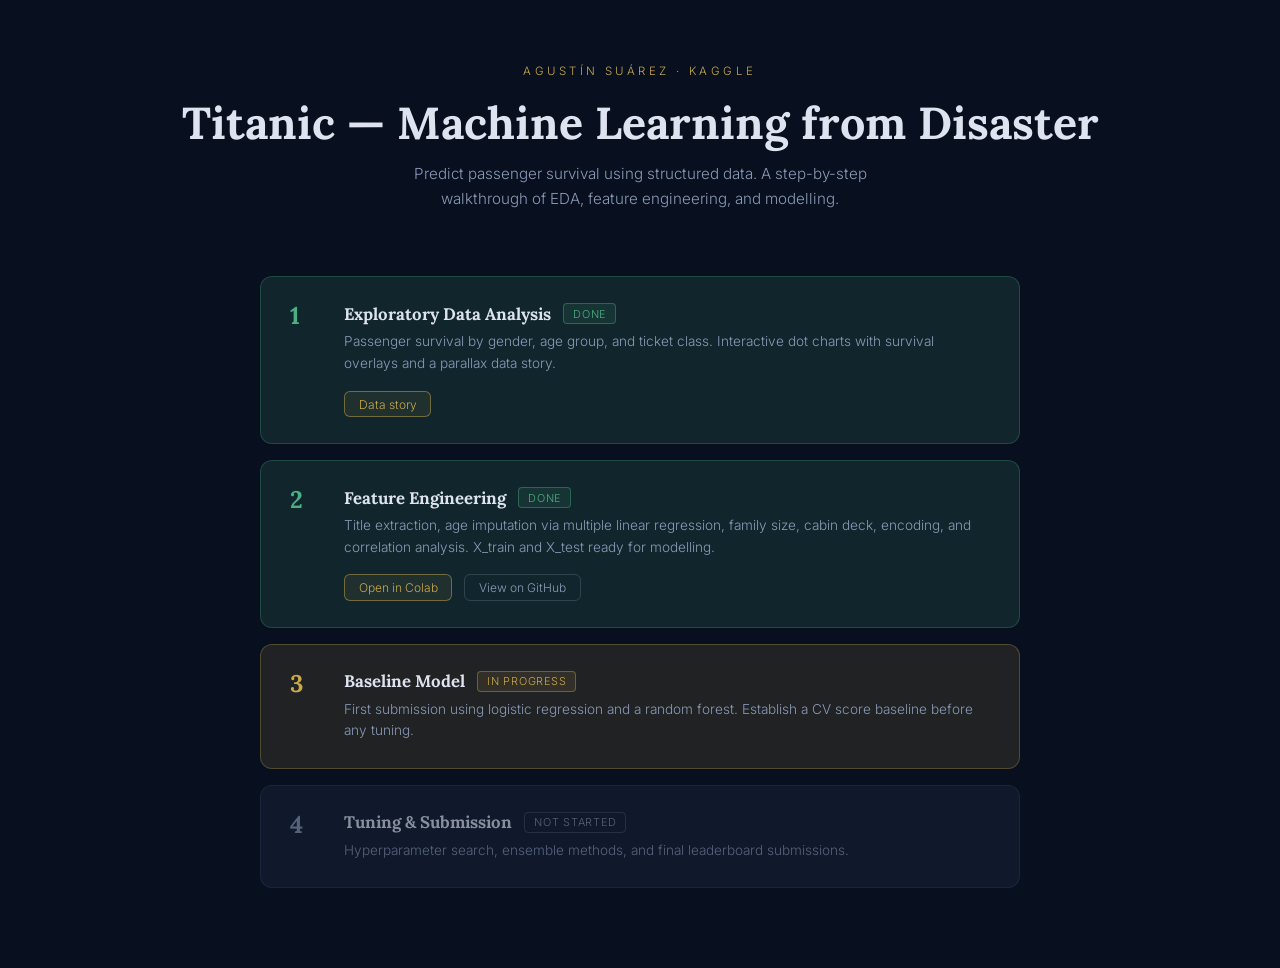
==== commit 43103c7b: "docs: phase 2 done, phase 3 in progress" ====
--- a/docs/index.html
+++ b/docs/index.html
@@ -3,1361 +3,153 @@
 <head>
   <meta charset="UTF-8">
   <meta name="viewport" content="width=device-width, initial-scale=1.0">
-  <title>RMS Titanic — Data Story</title>
+  <title>Titanic — Machine Learning from Disaster</title>
   <link rel="preconnect" href="https://fonts.googleapis.com">
   <link rel="preconnect" href="https://fonts.gstatic.com" crossorigin>
-  <link href="https://fonts.googleapis.com/css2?family=Ephesis&family=Lora:ital,wght@0,400;0,600;0,700;1,400;1,600;1,700&family=Inter:wght@300;400;500&display=swap" rel="stylesheet">
-  <script src="https://cdn.jsdelivr.net/npm/chart.js@4.4.0/dist/chart.umd.min.js"></script>
+  <link href="https://fonts.googleapis.com/css2?family=Lora:wght@700&family=Inter:wght@300;400;500&display=swap" rel="stylesheet">
   <style>
     :root {
-      --navy:       #080f1e;
-      --navy-mid:   #0e1f3a;
-      --navy-light: #152d54;
-      --gold:       #c9a84c;
-      --gold-dim:   rgba(201,168,76,0.25);
-      --gold-light: #e8d5a3;
-      --teal:       #4ec9c4;
-      --rose:       #c94c6b;
-      --text:       #dde3ef;
-      --text-dim:   #8a9ab8;
-      --card:       rgba(255,255,255,0.04);
-      --card-hover: rgba(255,255,255,0.07);
-      --border:     rgba(201,168,76,0.18);
+      --navy: #080f1e; --navy-mid: #0e1f3a;
+      --gold: #c9a84c; --gold-dim: rgba(201,168,76,0.18);
+      --text: #dde3ef; --text-dim: #8a9ab8;
+      --done: #4caf82; --done-dim: rgba(76,175,130,0.15);
+      --wip: #c9a84c; --wip-dim: rgba(201,168,76,0.12);
+      --todo: #3a4a6b; --todo-dim: rgba(58,74,107,0.3);
     }
+    *, *::before, *::after { margin: 0; padding: 0; box-sizing: border-box; }
+    body {
+      background: var(--navy); color: var(--text);
+      font-family: 'Inter', sans-serif; font-weight: 300;
+      min-height: 100vh; display: flex; flex-direction: column;
+      align-items: center; padding: 4rem 2rem 5rem;
+    }
+    .eyebrow {
+      font-size: 0.72rem; letter-spacing: 0.3em; text-transform: uppercase;
+      color: var(--gold); margin-bottom: 1rem; text-align: center;
+    }
+    h1 {
+      font-family: 'Lora', serif; font-size: clamp(1.8rem, 4vw, 2.8rem);
+      font-weight: 700; margin-bottom: 0.6rem; text-align: center;
+    }
+    .sub {
+      color: var(--text-dim); font-size: 0.95rem; margin-bottom: 4rem;
+      max-width: 520px; text-align: center; line-height: 1.7;
+    }
+    .phases {
+      width: 100%; max-width: 760px;
+      display: flex; flex-direction: column; gap: 1rem;
+    }
+    .phase {
+      border-radius: 12px; padding: 1.6rem 1.8rem;
+      display: flex; align-items: flex-start; gap: 1.4rem;
+      border: 1px solid transparent;
+    }
+    .phase.done   { background: var(--done-dim); border-color: rgba(76,175,130,0.25); }
+    .phase.wip    { background: var(--wip-dim);  border-color: rgba(201,168,76,0.3); }
+    .phase.todo   { background: var(--todo-dim); border-color: rgba(58,74,107,0.5); opacity: 0.6; }
 
-    *, *::before, *::after { margin: 0; padding: 0; box-sizing: border-box; }
-    html { scroll-behavior: smooth; }
+    .phase-num {
+      font-family: 'Lora', serif; font-size: 1.5rem; font-weight: 700;
+      line-height: 1; min-width: 2rem; padding-top: 0.1rem;
+    }
+    .done  .phase-num { color: var(--done); }
+    .wip   .phase-num { color: var(--gold); }
+    .todo  .phase-num { color: var(--text-dim); }
 
-    body {
-      background: var(--navy);
-      color: var(--text);
-      font-family: 'Inter', sans-serif;
-      font-weight: 300;
-      line-height: 1.75;
-      overflow-x: hidden;
+    .phase-body { flex: 1; display: flex; flex-direction: column; gap: 0.4rem; }
+    .phase-header { display: flex; align-items: center; gap: 0.75rem; flex-wrap: wrap; }
+    .phase-title {
+      font-family: 'Lora', serif; font-size: 1.05rem; font-weight: 700;
     }
+    .badge {
+      font-size: 0.68rem; text-transform: uppercase; letter-spacing: 0.07em;
+      border-radius: 4px; padding: 0.15rem 0.55rem; border: 1px solid;
+    }
+    .badge-done { color: var(--done); border-color: rgba(76,175,130,0.4); background: rgba(76,175,130,0.1); }
+    .badge-wip  { color: var(--gold); border-color: rgba(201,168,76,0.4); background: rgba(201,168,76,0.1); }
+    .badge-todo { color: var(--text-dim); border-color: rgba(138,154,184,0.3); background: transparent; }
 
-    /* ─── NAV ─────────────────────────────────────────── */
-    nav {
-      position: fixed; top: 0; left: 0; right: 0; z-index: 100;
-      display: flex; justify-content: space-between; align-items: center;
-      padding: 1.1rem 2.5rem;
-      background: rgba(8,15,30,0.8);
-      backdrop-filter: blur(14px);
-      border-bottom: 1px solid var(--border);
-      transition: background 0.3s;
+    .phase-desc {
+      font-size: 0.85rem; color: var(--text-dim); line-height: 1.6;
     }
-    .nav-logo {
-      font-family: 'Lora', serif;
-      font-size: 1rem; font-weight: 700;
-      color: var(--gold); letter-spacing: 0.12em;
-      text-decoration: none;
+    .phase-links {
+      display: flex; gap: 0.75rem; flex-wrap: wrap; margin-top: 0.6rem;
     }
-    nav ul { list-style: none; display: flex; gap: 2.2rem; }
-    nav a {
-      color: var(--text-dim); text-decoration: none;
-      font-size: 0.78rem; letter-spacing: 0.07em;
-      text-transform: uppercase; transition: color 0.2s;
+    .link-btn {
+      font-size: 0.75rem; text-decoration: none; padding: 0.3rem 0.85rem;
+      border-radius: 6px; border: 1px solid; transition: background 0.2s, border-color 0.2s;
+      display: inline-flex; align-items: center; gap: 0.4rem;
     }
-    nav a:hover { color: var(--gold); }
-
-    /* ─── HERO ────────────────────────────────────────── */
-    #hero {
-      min-height: 100vh;
-      display: flex; flex-direction: column;
-      justify-content: center; align-items: center;
-      text-align: center; position: relative; overflow: hidden;
-      background:
-        radial-gradient(ellipse 120% 80% at 50% 100%, #0d2a5c 0%, transparent 65%),
-        radial-gradient(ellipse 80% 60% at 20% 10%, #0d1f40 0%, transparent 50%),
-        var(--navy);
+    .link-btn.primary {
+      color: var(--gold); border-color: rgba(201,168,76,0.5);
+      background: rgba(201,168,76,0.08);
     }
-
-    /* CSS star field */
-    .stars {
-      position: absolute; inset: 0; pointer-events: none;
-      background-image:
-        radial-gradient(1px 1px at  8% 12%, rgba(255,255,255,.9) 0%,transparent 100%),
-        radial-gradient(1px 1px at 15%  4%, rgba(255,255,255,.6) 0%,transparent 100%),
-        radial-gradient(1px 1px at 22% 28%, rgba(255,255,255,.8) 0%,transparent 100%),
-        radial-gradient(1px 1px at 30%  8%, rgba(255,255,255,.7) 0%,transparent 100%),
-        radial-gradient(1px 1px at 38% 18%, rgba(255,255,255,.5) 0%,transparent 100%),
-        radial-gradient(1px 1px at 45%  3%, rgba(255,255,255,.9) 0%,transparent 100%),
-        radial-gradient(1px 1px at 52% 22%, rgba(255,255,255,.6) 0%,transparent 100%),
-        radial-gradient(1px 1px at 60%  9%, rgba(255,255,255,.8) 0%,transparent 100%),
-        radial-gradient(1px 1px at 67% 31%, rgba(255,255,255,.5) 0%,transparent 100%),
-        radial-gradient(1px 1px at 74%  5%, rgba(255,255,255,.7) 0%,transparent 100%),
-        radial-gradient(1px 1px at 81% 16%, rgba(255,255,255,.9) 0%,transparent 100%),
-        radial-gradient(1px 1px at 88% 25%, rgba(255,255,255,.6) 0%,transparent 100%),
-        radial-gradient(1px 1px at 94%  7%, rgba(255,255,255,.8) 0%,transparent 100%),
-        radial-gradient(1.5px 1.5px at 12% 42%, rgba(255,255,255,.5) 0%,transparent 100%),
-        radial-gradient(1.5px 1.5px at 35% 38%, rgba(201,168,76,.6) 0%,transparent 100%),
-        radial-gradient(1.5px 1.5px at 56% 44%, rgba(255,255,255,.7) 0%,transparent 100%),
-        radial-gradient(1.5px 1.5px at 78% 35%, rgba(255,255,255,.5) 0%,transparent 100%),
-        radial-gradient(1px 1px at  5% 55%, rgba(255,255,255,.4) 0%,transparent 100%),
-        radial-gradient(1px 1px at 25% 60%, rgba(255,255,255,.5) 0%,transparent 100%),
-        radial-gradient(1px 1px at 48% 52%, rgba(255,255,255,.3) 0%,transparent 100%),
-        radial-gradient(1px 1px at 70% 48%, rgba(255,255,255,.6) 0%,transparent 100%),
-        radial-gradient(1px 1px at 92% 56%, rgba(255,255,255,.4) 0%,transparent 100%);
-      animation: twinkle 8s ease-in-out infinite alternate;
+    .link-btn.primary:hover { background: rgba(201,168,76,0.18); border-color: var(--gold); }
+    .link-btn.secondary {
+      color: var(--text-dim); border-color: rgba(138,154,184,0.25);
+      background: transparent;
     }
-    @keyframes twinkle {
-      0%   { opacity: 0.7; }
-      100% { opacity: 1; }
-    }
-
-    .hero-fade {
-      position: absolute; bottom: 0; left: 0; right: 0; height: 220px;
-      background: linear-gradient(to bottom, transparent, var(--navy));
-    }
-
-    .hero-content {
-      position: relative; z-index: 1;
-      padding: 2rem;
-    }
-    .hero-eyebrow {
-      font-size: 0.75rem; letter-spacing: 0.35em;
-      text-transform: uppercase; color: var(--gold);
-      margin-bottom: 1.5rem;
-      opacity: 0; animation: rise 0.9s 0.4s forwards;
-    }
-    .hero-title {
-      font-family: 'Ephesis', cursive;
-      font-size: clamp(4.5rem, 11vw, 10rem);
-      font-weight: 400; line-height: 1.05;
-      letter-spacing: 0.02em;
-      margin-bottom: 1.5rem;
-      opacity: 0; animation: rise 0.9s 0.7s forwards;
-    }
-    .hero-title em { color: var(--gold); font-style: normal; }
-    .hero-sub {
-      max-width: 560px; margin: 0 auto 3.5rem;
-      font-size: 1.05rem; color: var(--text-dim); line-height: 1.8;
-      opacity: 0; animation: rise 0.9s 1s forwards;
-    }
-    .hero-stats {
-      display: flex; gap: 3.5rem; justify-content: center; flex-wrap: wrap;
-      opacity: 0; animation: rise 0.9s 1.3s forwards;
-    }
-    .hero-stat { text-align: center; }
-    .h-num {
-      display: block;
-      font-family: 'Lora', serif;
-      font-size: 2.8rem; color: var(--gold); line-height: 1;
-    }
-    .h-label {
-      display: block; margin-top: 0.4rem;
-      font-size: 0.7rem; text-transform: uppercase;
-      letter-spacing: 0.1em; color: var(--text-dim);
-    }
-
-    .scroll-cue {
-      position: absolute; bottom: 2.2rem; left: 50%;
-      transform: translateX(-50%);
-      display: flex; flex-direction: column; align-items: center; gap: 0.7rem;
-      color: var(--gold); cursor: pointer; z-index: 10;
-      opacity: 0; animation: fadeIn 1s 2.2s forwards;
-      transition: opacity 0.6s ease;
-    }
-    .scroll-cue.hidden { opacity: 0 !important; pointer-events: none; }
-    .scroll-label {
-      font-size: 0.65rem; letter-spacing: 0.3em;
-      text-transform: uppercase; color: var(--gold);
-    }
-    /* Mouse icon */
-    .scroll-mouse {
-      position: relative;
-      display: flex; align-items: center; justify-content: center;
-    }
-    .scroll-mouse svg { display: block; }
-    .scroll-wheel {
-      animation: wheel-drop 1.8s cubic-bezier(0.4,0,0.6,1) infinite;
-    }
-    @keyframes wheel-drop {
-      0%   { transform: translateY(0);   opacity: 1; }
-      55%  { transform: translateY(9px); opacity: 0; }
-      56%  { transform: translateY(0);   opacity: 0; }
-      80%  { transform: translateY(0);   opacity: 1; }
-      100% { transform: translateY(0);   opacity: 1; }
-    }
-    /* Pulsing ring */
-    .scroll-ring {
-      position: absolute;
-      width: 58px; height: 58px; border-radius: 50%;
-      border: 1px solid rgba(201,168,76,0.5);
-      animation: ring-expand 2s ease-out infinite;
-      pointer-events: none;
-    }
-    .scroll-ring:nth-child(2) { animation-delay: 0.7s; }
-    @keyframes ring-expand {
-      0%   { transform: scale(0.75); opacity: 0.7; }
-      100% { transform: scale(1.7);  opacity: 0; }
-    }
-    /* Cascading chevrons */
-    .scroll-chevrons { display: block; }
-    .scroll-chevrons polyline:nth-child(1) { animation: chev 1.8s ease-in-out infinite 0s; }
-    .scroll-chevrons polyline:nth-child(2) { animation: chev 1.8s ease-in-out infinite 0.22s; }
-    .scroll-chevrons polyline:nth-child(3) { animation: chev 1.8s ease-in-out infinite 0.44s; }
-    @keyframes chev {
-      0%,100% { opacity: 0.15; }
-      50%     { opacity: 1; }
-    }
-
-    /* ─── SHARED LAYOUT ───────────────────────────────── */
-    .band { width: 100%; position: relative; overflow: hidden; }
-    .band--mid  { background: var(--navy-mid); }
-    .band--dark { background: var(--navy); }
-    .bg-art { position: absolute; inset: 0; pointer-events: none; user-select: none; }
-
-    /* ─── UNDERWATER SECTION ──────────────────────────────── */
-    #patterns {
-      background:
-        radial-gradient(ellipse 80% 40% at 50% 20%, rgba(4,18,40,0.0) 0%, rgba(2,8,18,0.9) 100%),
-        radial-gradient(ellipse 100% 60% at 30% 80%, rgba(0,30,50,0.4) 0%, transparent 70%),
-        radial-gradient(ellipse 60% 50% at 70% 60%, rgba(0,20,40,0.3) 0%, transparent 60%),
-        linear-gradient(180deg,
-          #020810 0%,
-          #040f20 15%,
-          #061528 40%,
-          #071a30 60%,
-          #040e1e 85%,
-          #020810 100%);
-    }
-
-    /* floating underwater elements */
-    .sea-float {
-      position: absolute;
-      pointer-events: none;
-      user-select: none;
-      will-change: transform;
-      transition: transform 0.05s linear;
-      z-index: 1;
-    }
-    .sea-float img {
-      display: block;
-      mix-blend-mode: screen;
-    }
-
-    /* mask fades directly on the image — edges dissolve into section bg */
-    img[src^="assets/"] {
-      -webkit-mask-image:
-        linear-gradient(to right,  transparent 0%, black 22%, black 78%, transparent 100%),
-        linear-gradient(to bottom, transparent 0%, black 16%, black 84%, transparent 100%);
-      mask-image:
-        linear-gradient(to right,  transparent 0%, black 22%, black 78%, transparent 100%),
-        linear-gradient(to bottom, transparent 0%, black 16%, black 84%, transparent 100%);
-      -webkit-mask-composite: source-in;
-      mask-composite: intersect;
-    }
-
-    .inner {
-      max-width: 1080px; margin: 0 auto;
-      padding: 6rem 2rem;
-      position: relative; z-index: 2;
-    }
-
-    .label {
-      font-size: 0.72rem; letter-spacing: 0.3em;
-      text-transform: uppercase; color: var(--gold);
-      margin-bottom: 0.8rem;
-    }
-    h2 {
-      font-family: 'Lora', serif;
-      font-size: clamp(1.9rem, 4vw, 2.9rem);
-      font-weight: 700; line-height: 1.2;
-      margin-bottom: 1rem;
-    }
-    .rule {
-      width: 52px; height: 2px;
-      background: linear-gradient(to right, var(--gold), transparent);
-      margin: 1.4rem 0 1.8rem;
-    }
-    p { color: var(--text-dim); max-width: 68ch; margin-bottom: 1rem; }
-    p:last-of-type { margin-bottom: 0; }
-
-    /* ─── SPEC GRID ───────────────────────────────────── */
-    .spec-grid {
-      display: grid;
-      grid-template-columns: repeat(auto-fill, minmax(180px, 1fr));
-      gap: 1.2rem; margin-top: 3rem;
-    }
-    .spec-card {
-      background: var(--card);
-      border: 1px solid var(--border);
-      border-radius: 10px; padding: 1.5rem 1.4rem;
-      transition: transform 0.28s, border-color 0.28s, background 0.28s;
-    }
-    .spec-card:hover {
-      transform: translateY(-5px);
-      border-color: var(--gold);
-      background: var(--card-hover);
-    }
-    .spec-val {
-      display: block;
-      font-family: 'Lora', serif;
-      font-size: 1.7rem; color: var(--gold);
-      line-height: 1; margin-bottom: 0.45rem;
-    }
-    .spec-lbl {
-      font-size: 0.75rem; text-transform: uppercase;
-      letter-spacing: 0.07em; color: var(--text-dim);
-    }
-
-    /* ─── TIMELINE ────────────────────────────────────── */
-    .timeline {
-      position: relative; padding-left: 2rem; margin-top: 3rem;
-    }
-    .timeline::before {
-      content: '';
-      position: absolute; left: 0; top: 6px; bottom: 0;
-      width: 1px;
-      background: linear-gradient(to bottom, var(--gold) 0%, transparent 100%);
-    }
-    .tl-item {
-      position: relative; padding: 0 0 2.8rem 2rem;
-    }
-    .tl-item::before {
-      content: '';
-      position: absolute; left: -4.5px; top: 5px;
-      width: 10px; height: 10px; border-radius: 50%;
-      background: var(--navy-mid);
-      border: 2px solid var(--gold);
-      box-shadow: 0 0 12px rgba(201,168,76,0.45);
-      transition: transform 0.2s, box-shadow 0.2s;
-    }
-    .tl-item:hover::before {
-      transform: scale(1.4);
-      box-shadow: 0 0 20px rgba(201,168,76,0.7);
-    }
-    .tl-time {
-      font-size: 0.75rem; letter-spacing: 0.1em;
-      color: var(--gold); margin-bottom: 0.2rem;
-    }
-    .tl-event {
-      font-size: 1rem; font-weight: 500;
-      color: var(--text); margin-bottom: 0.3rem;
-    }
-    .tl-detail { font-size: 0.88rem; color: var(--text-dim); max-width: 62ch; }
-
-    /* ─── STAT CARDS ──────────────────────────────────── */
-    .stat-grid {
-      display: grid;
-      grid-template-columns: repeat(auto-fill, minmax(210px, 1fr));
-      gap: 1.4rem; margin-top: 3rem;
-    }
-    .stat-card {
-      background: var(--card);
-      border: 1px solid var(--border);
-      border-radius: 12px; padding: 2rem 1.8rem;
-      text-align: center;
-      transition: transform 0.28s, box-shadow 0.28s, border-color 0.28s;
-    }
-    .stat-card:hover {
-      transform: translateY(-6px);
-      box-shadow: 0 24px 48px rgba(0,0,0,0.35);
-      border-color: rgba(201,168,76,0.4);
-    }
-    .stat-num {
-      font-family: 'Lora', serif;
-      font-size: 3rem; font-weight: 700;
-      color: var(--gold); line-height: 1;
-      margin-bottom: 0.6rem;
-    }
-    .stat-lbl {
-      font-size: 0.78rem; text-transform: uppercase;
-      letter-spacing: 0.1em; color: var(--text-dim);
-    }
-
-    /* ─── INSIGHT CALLOUT ─────────────────────────────── */
-    .insight {
-      margin: 2.5rem 0;
-      padding: 1.6rem 2rem;
-      background: var(--gold-dim);
-      border-left: 3px solid var(--gold);
-      border-radius: 0 8px 8px 0;
-    }
-    .insight p {
-      color: var(--gold-light);
-      font-size: 0.95rem; max-width: none; margin: 0;
-    }
-    .insight strong { color: var(--gold); }
-
-    /* ─── CHARTS ──────────────────────────────────────── */
-    .chart-grid {
-      display: grid;
-      grid-template-columns: repeat(auto-fill, minmax(320px, 1fr));
-      gap: 1.8rem; margin-top: 3rem;
-    }
-    .chart-card {
-      background: var(--card);
-      border: 1px solid var(--border);
-      border-radius: 12px; padding: 1.8rem;
-      transition: border-color 0.3s;
-    }
-    .chart-card:hover { border-color: rgba(201,168,76,0.4); }
-    .chart-title {
-      font-size: 0.72rem; text-transform: uppercase;
-      letter-spacing: 0.12em; color: var(--gold);
-      margin-bottom: 1.4rem;
-    }
-    canvas { max-height: 260px; }
-    #cOverall { max-height: none; }
-
-    /* ─── MISSING DATA BAR ────────────────────────────── */
-    .missing-grid {
-      display: flex; flex-direction: column;
-      gap: 1rem; margin-top: 2.5rem;
-    }
-    .missing-row { display: flex; flex-direction: column; gap: 0.35rem; }
-    .missing-meta {
-      display: flex; justify-content: space-between;
-      font-size: 0.82rem;
-    }
-    .missing-feature { color: var(--text); }
-    .missing-pct { color: var(--text-dim); }
-    .bar-track {
-      height: 6px; background: rgba(255,255,255,0.07);
-      border-radius: 99px; overflow: hidden;
-    }
-    .bar-fill {
-      height: 100%; border-radius: 99px;
-      background: linear-gradient(to right, var(--gold), #e8a84c);
-      transform-origin: left;
-      transform: scaleX(0);
-      transition: transform 1s ease;
-    }
-
-    /* ─── FOOTER ──────────────────────────────────────── */
-    footer {
-      background: var(--navy-mid);
-      border-top: 1px solid var(--border);
-      text-align: center; padding: 3rem 2rem;
-      color: var(--text-dim); font-size: 0.82rem; line-height: 1.9;
-    }
-    footer strong { color: var(--gold-light); }
-
-    /* ─── REVEAL ──────────────────────────────────────── */
-    .reveal {
-      opacity: 0; transform: translateY(28px);
-      transition: opacity 0.75s ease, transform 0.75s ease;
-    }
-    .reveal.visible { opacity: 1; transform: none; }
-
-    /* stagger children */
-    .reveal-stagger > * {
-      opacity: 0; transform: translateY(20px);
-      transition: opacity 0.6s ease, transform 0.6s ease;
-    }
-    .reveal-stagger.visible > *:nth-child(1) { opacity:1;transform:none;transition-delay:0s; }
-    .reveal-stagger.visible > *:nth-child(2) { opacity:1;transform:none;transition-delay:.1s; }
-    .reveal-stagger.visible > *:nth-child(3) { opacity:1;transform:none;transition-delay:.2s; }
-    .reveal-stagger.visible > *:nth-child(4) { opacity:1;transform:none;transition-delay:.3s; }
-    .reveal-stagger.visible > *:nth-child(5) { opacity:1;transform:none;transition-delay:.4s; }
-    .reveal-stagger.visible > *:nth-child(6) { opacity:1;transform:none;transition-delay:.5s; }
-
-    /* ─── KEYFRAMES ───────────────────────────────────── */
-    @keyframes rise {
-      from { opacity:0; transform:translateY(24px); }
-      to   { opacity:1; transform:translateY(0); }
-    }
-    @keyframes fadeIn {
-      to { opacity:0.55; }
-    }
-
-    /* ─── RESPONSIVE ──────────────────────────────────── */
-    @media (max-width: 640px) {
-      nav ul { display: none; }
-      .hero-stats { gap: 2rem; }
-      .h-num { font-size: 2.2rem; }
-    }
+    .link-btn.secondary:hover { background: rgba(255,255,255,0.05); color: var(--text); }
   </style>
 </head>
 <body>
+  <p class="eyebrow">Agustín Suárez · Kaggle</p>
+  <h1>Titanic — Machine Learning from Disaster</h1>
+  <p class="sub">Predict passenger survival using structured data. A step-by-step walkthrough of EDA, feature engineering, and modelling.</p>
 
-<!-- ░░ NAV ░░░░░░░░░░░░░░░░░░░░░░░░░░░░░░░░░░░░░░░░░░░░ -->
-<nav>
-  <a class="nav-logo" href="#hero">RMS Titanic</a>
-  <ul>
-    <li><a href="#ship">The Ship</a></li>
-    <li><a href="#night">The Night</a></li>
-    <li><a href="#eda">The Data</a></li>
-    <li><a href="#patterns">Patterns</a></li>
-  </ul>
-</nav>
+  <div class="phases">
 
-<!-- ░░ HERO ░░░░░░░░░░░░░░░░░░░░░░░░░░░░░░░░░░░░░░░░░░░ -->
-<section id="hero" style="padding:0; max-width:none; margin:0;">
-  <div class="stars"></div>
-
-  <!-- ░ Titanic AI illustration ░ -->
-  <img src="assets/titanic.png" aria-hidden="true"
-       style="position:absolute;bottom:0;left:50%;transform:translateX(-50%);width:130%;max-width:1900px;pointer-events:none;
-              filter:brightness(0.38) contrast(0.9) blur(0.1px);
-              mix-blend-mode:screen;opacity:0.32;">
-
-  <div class="hero-content">
-    <p class="hero-eyebrow">April 10 – 15, 1912 &nbsp;·&nbsp; North Atlantic</p>
-    <h1 class="hero-title">RMS <em>Titanic</em></h1>
-    <p class="hero-sub">
-      She was the largest ship ever built — branded unsinkable, bound for New York.
-      On her maiden voyage she met an iceberg, and changed history in 160 minutes.
-    </p>
-    <div class="hero-stats">
-      <div class="hero-stat">
-        <span class="h-num" data-count="2224">0</span>
-        <span class="h-label">Souls aboard</span>
-      </div>
-      <div class="hero-stat">
-        <span class="h-num" data-count="1517">0</span>
-        <span class="h-label">Lives lost</span>
-      </div>
-      <div class="hero-stat">
-        <span class="h-num" data-count="710">0</span>
-        <span class="h-label">Survivors</span>
-      </div>
-      <div class="hero-stat">
-        <span class="h-num" data-count="160">0</span>
-        <span class="h-label">Minutes to sink</span>
-      </div>
-    </div>
-  </div>
-  <div class="scroll-cue" id="scrollCue" onclick="document.getElementById('ship').scrollIntoView({behavior:'smooth'})">
-    <span class="scroll-label">Scroll to explore</span>
-    <div class="scroll-mouse">
-      <!-- pulsing rings -->
-      <div class="scroll-ring"></div>
-      <div class="scroll-ring"></div>
-      <!-- mouse body -->
-      <svg width="26" height="40" viewBox="0 0 26 40" fill="none" xmlns="http://www.w3.org/2000/svg">
-        <rect x="1" y="1" width="24" height="38" rx="12" stroke="#c9a84c" stroke-width="1.5"/>
-        <line x1="13" y1="1" x2="13" y2="13" stroke="#c9a84c" stroke-width="1.5"/>
-        <rect class="scroll-wheel" x="10" y="7" width="6" height="8" rx="3" fill="#c9a84c"/>
-      </svg>
-    </div>
-    <!-- cascading chevrons -->
-    <svg class="scroll-chevrons" width="22" height="28" viewBox="0 0 22 28" fill="none">
-      <polyline points="3,2 11,9 19,2"  stroke="#c9a84c" stroke-width="1.5" stroke-linecap="round" stroke-linejoin="round"/>
-      <polyline points="3,11 11,18 19,11" stroke="#c9a84c" stroke-width="1.5" stroke-linecap="round" stroke-linejoin="round"/>
-      <polyline points="3,20 11,27 19,20" stroke="#c9a84c" stroke-width="1.5" stroke-linecap="round" stroke-linejoin="round"/>
-    </svg>
-  </div>
-  <div class="hero-fade"></div>
-</section>
-
-<!-- ░░ THE SHIP ░░░░░░░░░░░░░░░░░░░░░░░░░░░░░░░░░░░░░░░ -->
-<div class="band band--dark" id="ship">
-
-  <!-- ░ Ship deck scene ░ -->
-  <img src="assets/ship-deck.png" aria-hidden="true"
-       style="position:absolute;left:50%;top:50%;transform:translate(-50%,-50%);width:100%;height:100%;object-fit:cover;pointer-events:none;
-              filter: brightness(0.38) contrast(0.85) blur(0.1px);
-              mix-blend-mode:screen;opacity:0.22;">
-
-  <div class="inner reveal">
-    <p class="label">The Vessel</p>
-    <h2>Built to Last Forever</h2>
-    <div class="rule"></div>
-    <p>
-      RMS Titanic was the second of three Olympic-class ocean liners built by Harland and Wolff
-      in Belfast for the White Star Line. At the time of her launch in 1911, she was the largest
-      moving object ever built by human hands — a floating palace with a swimming pool, Turkish bath,
-      and a first-class dining room that seated 554 guests.
-    </p>
-    <p>
-      Her hull was divided into 16 watertight compartments. Naval architects assured she could stay
-      afloat with any four flooded. The iceberg opened five. Her fate was mathematically sealed
-      within the first hour.
-    </p>
-    <div class="spec-grid reveal-stagger">
-      <div class="spec-card">
-        <span class="spec-val">882 ft</span>
-        <span class="spec-lbl">Length (269 m)</span>
-      </div>
-      <div class="spec-card">
-        <span class="spec-val">46,328</span>
-        <span class="spec-lbl">Gross tonnage</span>
-      </div>
-      <div class="spec-card">
-        <span class="spec-val">21 kn</span>
-        <span class="spec-lbl">Service speed</span>
-      </div>
-      <div class="spec-card">
-        <span class="spec-val">£1.5M</span>
-        <span class="spec-lbl">Cost in 1912</span>
-      </div>
-      <div class="spec-card">
-        <span class="spec-val">3,327</span>
-        <span class="spec-lbl">Max capacity</span>
-      </div>
-      <div class="spec-card">
-        <span class="spec-val">20</span>
-        <span class="spec-lbl">Lifeboats (for ~1,178)</span>
-      </div>
-    </div>
-  </div>
-</div>
-
-<!-- ░░ THE NIGHT ░░░░░░░░░░░░░░░░░░░░░░░░░░░░░░░░░░░░░░ -->
-<div class="band band--mid" id="night">
-
-  <!-- ░ Iceberg ░ -->
-  <img src="assets/iceberg.png" aria-hidden="true"
-       style="position:absolute;left:50%;top:50%;transform:translate(-50%,-50%);height:100%;width:auto;pointer-events:none;
-              filter:brightness(0.38) contrast(0.95) blur(0.3px);
-              mix-blend-mode:screen;opacity:0.22;">
-
-  <div class="inner">
-    <p class="label reveal">The Night</p>
-    <h2 class="reveal">160 Minutes to the Bottom</h2>
-    <div class="rule reveal"></div>
-    <p class="reveal">
-      April 14, 1912. The North Atlantic was unusually calm — ironically the worst condition for
-      spotting icebergs, as waves breaking at their base would normally reveal them. Six iceberg
-      warnings had been received by radio that day. Captain Smith kept full speed.
-    </p>
-
-    <div class="timeline">
-      <div class="tl-item reveal">
-        <div class="tl-time">April 14 &nbsp;·&nbsp; 11:40 PM</div>
-        <div class="tl-event">Iceberg sighted</div>
-        <div class="tl-detail">Lookout Frederick Fleet rings three bells — "Iceberg, right ahead!" First Officer Murdoch orders hard-a-starboard. The ship begins to turn, but at 21 knots she needs more than half a mile to stop. She doesn't have it.</div>
-      </div>
-      <div class="tl-item reveal">
-        <div class="tl-time">April 14 &nbsp;·&nbsp; 11:50 PM</div>
-        <div class="tl-event">The damage is assessed</div>
-        <div class="tl-detail">Architect Thomas Andrews inspects the lower decks. Five watertight compartments are breached — one more than she can survive with. He tells Captain Smith: she has at most two hours.</div>
-      </div>
-      <div class="tl-item reveal">
-        <div class="tl-time">April 15 &nbsp;·&nbsp; 12:05 AM</div>
-        <div class="tl-event">Lifeboats ordered uncovered</div>
-        <div class="tl-detail">Captain Smith orders the crew to prepare lifeboats. There are 20 — enough for 1,178 people. There are 2,224 on board. No one yet believes the ship is truly sinking.</div>
-      </div>
-      <div class="tl-item reveal">
-        <div class="tl-time">April 15 &nbsp;·&nbsp; 12:15 AM</div>
-        <div class="tl-event">Distress signals sent</div>
-        <div class="tl-detail">Radio operators Bride and Phillips transmit CQD then SOS. The Carpathia, 58 miles south-east, turns around at full speed. She will arrive in 90 minutes — 10 minutes too late for most.</div>
-      </div>
-      <div class="tl-item reveal">
-        <div class="tl-time">April 15 &nbsp;·&nbsp; 12:45 AM</div>
-        <div class="tl-event">First lifeboat lowered</div>
-        <div class="tl-detail">Lifeboat 7 leaves with 28 of its 65 capacity. Passengers refuse to leave the warm, brightly-lit ship for a dark ocean. This pattern repeats for the next 80 minutes.</div>
-      </div>
-      <div class="tl-item reveal">
-        <div class="tl-time">April 15 &nbsp;·&nbsp; 2:20 AM</div>
-        <div class="tl-event">Titanic sinks</div>
-        <div class="tl-detail">The stern rises high, the lights go dark, and the ship disappears beneath the surface. Over 1,500 people are in the 28 °F (−2 °C) water. Most will lose consciousness within minutes.</div>
-      </div>
-      <div class="tl-item reveal">
-        <div class="tl-time">April 15 &nbsp;·&nbsp; 4:10 AM</div>
-        <div class="tl-event">Carpathia arrives</div>
-        <div class="tl-detail">RMS Carpathia reaches the lifeboats. 710 survivors are rescued. The search continues until it becomes clear there are none left to find.</div>
-      </div>
-    </div>
-  </div>
-</div>
-
-<!-- ░░ THE DATASET ░░░░░░░░░░░░░░░░░░░░░░░░░░░░░░░░░░░░ -->
-<div class="band band--dark" id="eda">
-
-  <!-- ░ Disaster survivors scene ░ -->
-  <img src="assets/survivors.png" aria-hidden="true"
-       style="position:absolute;left:50%;top:50%;transform:translate(-50%,-50%);width:100%;height:100%;object-fit:cover;pointer-events:none;
-              filter:brightness(0.538) contrast(0.95) blur(0.1px);
-              mix-blend-mode:screen;opacity:0.22;">
-
-  <div class="inner">
-    <p class="label reveal">Exploratory Data Analysis</p>
-    <h2 class="reveal">891 Stories, One Dataset</h2>
-    <div class="rule reveal"></div>
-    <p class="reveal">
-      The Kaggle Titanic dataset contains records for 891 of the ~2,224 aboard — a curated subset
-      of the ship's manifest, augmented with ticket prices, cabin numbers, and family information.
-      Each row is a person. The target column, <code style="color:var(--gold);font-size:0.9em">Survived</code>,
-      tells us whether they made it.
-    </p>
-    <p class="reveal">
-      Before building any model, EDA reveals the patterns hiding in the data — and often identifies
-      the most predictive features before a single line of modelling code is written.
-    </p>
-
-    <div class="stat-grid reveal-stagger">
-      <div class="stat-card">
-        <div class="stat-num" data-count="891" data-suffix="">0</div>
-        <div class="stat-lbl">Passengers (training set)</div>
-      </div>
-      <div class="stat-card">
-        <div class="stat-num" data-count="38" data-suffix="%">0</div>
-        <div class="stat-lbl">Overall survival rate</div>
-      </div>
-      <div class="stat-card">
-        <div class="stat-num" data-count="12" data-suffix="">0</div>
-        <div class="stat-lbl">Features per passenger</div>
-      </div>
-      <div class="stat-card">
-        <div class="stat-num" data-count="177" data-suffix="">0</div>
-        <div class="stat-lbl">Missing age values (20%)</div>
+    <div class="phase done">
+      <div class="phase-num">1</div>
+      <div class="phase-body">
+        <div class="phase-header">
+          <span class="phase-title">Exploratory Data Analysis</span>
+          <span class="badge badge-done">Done</span>
+        </div>
+        <p class="phase-desc">Passenger survival by gender, age group, and ticket class. Interactive dot charts with survival overlays and a parallax data story.</p>
+        <div class="phase-links">
+          <a class="link-btn primary" href="titanic/">Data story</a>
+        </div>
       </div>
     </div>
 
-    <!-- missing data bars -->
-    <div style="margin-top:3.5rem" class="reveal">
-      <p class="label">Data quality</p>
-      <h3 style="font-family:'Lora',serif;font-size:1.3rem;margin-bottom:0.5rem;">Missing values by feature</h3>
-      <div class="missing-grid" id="missing-bars">
-        <div class="missing-row">
-          <div class="missing-meta">
-            <span class="missing-feature">Cabin</span>
-            <span class="missing-pct">77.1% missing — 687 of 891</span>
-          </div>
-          <div class="bar-track"><div class="bar-fill" data-w="0.771"></div></div>
+    <div class="phase done">
+      <div class="phase-num">2</div>
+      <div class="phase-body">
+        <div class="phase-header">
+          <span class="phase-title">Feature Engineering</span>
+          <span class="badge badge-done">Done</span>
         </div>
-        <div class="missing-row">
-          <div class="missing-meta">
-            <span class="missing-feature">Age</span>
-            <span class="missing-pct">19.9% missing — 177 of 891</span>
-          </div>
-          <div class="bar-track"><div class="bar-fill" data-w="0.199"></div></div>
-        </div>
-        <div class="missing-row">
-          <div class="missing-meta">
-            <span class="missing-feature">Embarked</span>
-            <span class="missing-pct">0.2% missing — 2 of 891</span>
-          </div>
-          <div class="bar-track"><div class="bar-fill" data-w="0.002"></div></div>
-        </div>
-        <div class="missing-row">
-          <div class="missing-meta">
-            <span class="missing-feature">All other features</span>
-            <span class="missing-pct">Complete — 0 missing</span>
-          </div>
-          <div class="bar-track"><div class="bar-fill" data-w="0"></div></div>
+        <p class="phase-desc">Title extraction, age imputation via multiple linear regression, family size, cabin deck, encoding, and correlation analysis. X_train and X_test ready for modelling.</p>
+        <div class="phase-links">
+          <a class="link-btn primary" href="https://colab.research.google.com/github/jibion/kaggle-titanic/blob/master/titanic/notebooks/02_feature_engineering.ipynb" target="_blank" rel="noopener">Open in Colab</a>
+          <a class="link-btn secondary" href="https://github.com/jibion/kaggle-titanic/blob/master/titanic/notebooks/02_feature_engineering.ipynb" target="_blank" rel="noopener">View on GitHub</a>
         </div>
       </div>
     </div>
-  </div>
-</div>
 
-<!-- ░░ PATTERNS ░░░░░░░░░░░░░░░░░░░░░░░░░░░░░░░░░░░░░░░ -->
-<div class="band" id="patterns">
-
-
-  <!-- ░░ FLOATING UNDERWATER ELEMENTS (parallax) ░░ -->
-
-  <!-- Sinking figure — large background layer, behind everything -->
-  <div class="sea-float" data-speed="0.08"
-       style="left:0%;top:2%;width:45%;max-width:700px;opacity:0;transition:opacity 0.5s;z-index:0;" data-final-opacity="0.3">
-    <img src="assets/uw-figure.png" alt="" style="width:100%;transform:scaleX(-1);
-         filter:brightness(0.38) contrast(0.9) blur(0.1px);">
-  </div>
-
-  <!-- Large fish — left side, below figure -->
-  <div class="sea-float" data-speed="0.18"
-       style="left:1%;top:22%;width:220px;opacity:0;transition:opacity 0.5s;">
-    <img src="assets/uw-fish-large.png" alt="" style="width:100%;
-         filter:brightness(0.45) contrast(0.8) blur(0.3px);">
-  </div>
-
-  <!-- Debris — right side, background layer above small fish -->
-  <div class="sea-float" data-speed="0.08"
-       style="right:0%;top:2%;width:46%;max-width:680px;opacity:0;transition:opacity 0.5s;z-index:0;" data-final-opacity="0.18">
-    <img src="assets/uw-debris.png" alt="" style="width:100%;
-         filter:brightness(0.22) contrast(0.7) blur(1.8px);">
-  </div>
-
-  <!-- Jellyfish — left side, behind drowning figure -->
-  <div class="sea-float" data-speed="0.06"
-       style="left:4%;top:calc(35% + 350px);width:360px;opacity:0;transition:opacity 0.5s;z-index:0;" data-final-opacity="0.3">
-    <img src="assets/uw-jellyfish.png" alt="" style="width:100%;
-         filter:brightness(0.28) contrast(0.9) blur(0.2px);">
-  </div>
-
-  <!-- Small fish — left side, lower -->
-  <div class="sea-float" data-speed="0.22"
-       style="left:5%;top:72%;width:120px;opacity:0;transition:opacity 0.5s;">
-    <img src="assets/uw-fish-small.png" alt="" style="width:100%;
-         filter:brightness(0.45) contrast(0.8) blur(0.2px);" style="transform:scaleX(-1);">
-  </div>
-
-  <!-- Small fish 2 — right side, below debris -->
-  <div class="sea-float" data-speed="0.28"
-       style="right:5%;top:38%;width:540px;opacity:0;transition:opacity 0.5s;z-index:0;" data-final-opacity="0.3">
-    <img src="assets/uw-fish-small.png" alt="" style="width:100%;
-         filter:brightness(0.38) contrast(0.9) blur(0.1px);">
-  </div>
-
-  <div class="inner">
-    <p class="label reveal">What the data reveals</p>
-    <h2 class="reveal">Survival Was Not Random</h2>
-    <div class="rule reveal"></div>
-
-    <div class="chart-card reveal" style="margin-bottom:2rem;">
-      <div class="chart-title">Overall — survived vs. lost</div>
-      <canvas id="cOverall"></canvas>
-    </div>
-
-    <div class="insight reveal">
-      <p>
-        Three factors dominate survival in this dataset: <strong>sex</strong>,
-        <strong>ticket class</strong>, and <strong>age</strong>. The "women and children first" 
-        maritime tradition was real — and the class divide was stark. <strong>The starkest finding:</strong> a first-class woman had a <strong>96.8%</strong> chance of
-        survival. A third-class man had a <strong>13.5%</strong> chance. Same ship, same iceberg — a
-        sevenfold difference explained almost entirely by two categorical variables.
-      </p>
-    </div>
-
-    <div class="chart-grid">
-      <div class="chart-card reveal" style="grid-column:1/-1;">
-        <div class="chart-title">Survival rate by gender</div>
-        <canvas id="cGender"></canvas>
-      </div>
-      <div class="chart-card reveal" style="grid-column:1/-1;">
-        <div class="chart-title">Survival rate by ticket class</div>
-        <canvas id="cClass"></canvas>
-      </div>
-      <div class="chart-card reveal" style="grid-column:1/-1;">
-        <div class="chart-title">Class × gender interaction</div>
-        <canvas id="cMatrix"></canvas>
-      </div>
-      <div class="chart-card reveal">
-        <div class="chart-title">Survival rate by age group</div>
-        <canvas id="cAge"></canvas>
-      </div>
-      <div class="chart-card reveal">
-        <div class="chart-title">Survival rate by embarkation port</div>
-        <canvas id="cEmbarked"></canvas>
+    <div class="phase wip">
+      <div class="phase-num">3</div>
+      <div class="phase-body">
+        <div class="phase-header">
+          <span class="phase-title">Baseline Model</span>
+          <span class="badge badge-wip">In progress</span>
+        </div>
+        <p class="phase-desc">First submission using logistic regression and a random forest. Establish a CV score baseline before any tuning.</p>
       </div>
     </div>
 
-    <div class="insight reveal" style="margin-top:2.5rem;">
-      <p>
-        <strong>On the embarkation chart:</strong> Cherbourg passengers survived at a higher rate (55%)
-        not because of any luck related to the port — but because more wealthy first-class passengers
-        boarded there. Port of embarkation is a <em>proxy</em> for class, not a cause.
-        This is the kind of confounding that EDA teaches you to spot before modelling.
-      </p>
+    <div class="phase todo">
+      <div class="phase-num">4</div>
+      <div class="phase-body">
+        <div class="phase-header">
+          <span class="phase-title">Tuning &amp; Submission</span>
+          <span class="badge badge-todo">Not started</span>
+        </div>
+        <p class="phase-desc">Hyperparameter search, ensemble methods, and final leaderboard submissions.</p>
+      </div>
     </div>
+
   </div>
-</div>
-
-<!-- ░░ FOOTER ░░░░░░░░░░░░░░░░░░░░░░░░░░░░░░░░░░░░░░░░░ -->
-<footer>
-  <p>
-    EDA figures derived from <strong>891 training records</strong> in the
-    <strong>Kaggle Titanic Competition</strong> dataset.
-  </p>
-  <p>
-    Historical facts: <strong>Encyclopedia Titanica</strong> ·
-    British Board of Trade Inquiry (1912) ·
-    National Archives (UK).
-  </p>
-  <p style="margin-top:1rem;font-size:0.72rem;opacity:0.5;">
-    Part of a Kaggle learning project · Built with Chart.js
-  </p>
-</footer>
-
-<!-- ░░ SCRIPTS ░░░░░░░░░░░░░░░░░░░░░░░░░░░░░░░░░░░░░░░░ -->
-<script>
-/* ── Reveal on scroll ────────────────────────────────── */
-const io = new IntersectionObserver(entries => {
-  entries.forEach(e => {
-    if (e.isIntersecting) { e.target.classList.add('visible'); io.unobserve(e.target); }
-  });
-}, { threshold: 0.12 });
-document.querySelectorAll('.reveal, .reveal-stagger').forEach(el => io.observe(el));
-
-/* ── Counter animation ───────────────────────────────── */
-function runCounter(el) {
-  const target = +el.dataset.count;
-  const suffix = el.dataset.suffix || '';
-  const dur = 1800;
-  const t0 = performance.now();
-  (function tick(now) {
-    const p = Math.min((now - t0) / dur, 1);
-    const eased = 1 - Math.pow(1 - p, 3);
-    el.textContent = Math.round(eased * target).toLocaleString() + suffix;
-    if (p < 1) requestAnimationFrame(tick);
-  })(t0);
-}
-const cio = new IntersectionObserver(entries => {
-  entries.forEach(e => {
-    if (e.isIntersecting) {
-      e.target.querySelectorAll('[data-count]').forEach(runCounter);
-      cio.unobserve(e.target);
-    }
-  });
-}, { threshold: 0.3 });
-document.querySelectorAll('.hero-stats, .stat-grid').forEach(el => cio.observe(el));
-
-/* ── Missing data bars ───────────────────────────────── */
-const bio = new IntersectionObserver(entries => {
-  entries.forEach(e => {
-    if (e.isIntersecting) {
-      e.target.querySelectorAll('.bar-fill').forEach(bar => {
-        bar.style.transform = `scaleX(${bar.dataset.w})`;
-      });
-      bio.unobserve(e.target);
-    }
-  });
-}, { threshold: 0.3 });
-const mb = document.getElementById('missing-bars');
-if (mb) bio.observe(mb);
-
-/* ── Chart.js global defaults ────────────────────────── */
-Chart.defaults.color = '#8a9ab8';
-Chart.defaults.font.family = 'Inter';
-Chart.defaults.plugins.legend.labels.boxWidth = 12;
-
-const GOLD  = '#c9a84c';
-const TEAL  = '#4ec9c4';
-const ROSE  = '#c94c6b';
-const DIMS  = 'rgba(255,255,255,0.04)';
-const GRID  = 'rgba(255,255,255,0.06)';
-
-function pctAxis(axis) {
-  return { max: 100, ticks: { callback: v => v + '%' }, grid: { color: GRID } };
-}
-function hiddenAxis() {
-  return { grid: { display: false } };
-}
-
-/* ── Chart 1: Overall ────────────────────────────────── */
-/* ── Dot chart: 891 people ───────────────────────────── */
-(function () {
-  const TOTAL = 891, SURVIVED = 342, LOST = 549;
-  const COLS = 99, ROWS = 9;        // 99 × 9 = 891 exactly
-  const TEAL_C = '#4ec9c4', ROSE_C = '#c94c6b';
-
-  const canvas = document.getElementById('cOverall');
-  const card   = canvas.closest('.chart-card');
-
-  // Replace canvas with a wrapper that holds canvas + legend
-  const wrap = document.createElement('div');
-  card.replaceChild(wrap, canvas);
-  wrap.appendChild(canvas);
-
-  // Legend
-  const legend = document.createElement('div');
-  legend.style.cssText = 'display:flex;gap:1.8rem;margin-top:1rem;font-size:0.78rem;color:#8a9ab8;';
-  legend.innerHTML = `
-    <span><span style="display:inline-block;width:10px;height:10px;border-radius:50%;background:${TEAL_C};margin-right:6px;vertical-align:middle;"></span>Survived — 342 passengers (38.4%)</span>
-    <span><span style="display:inline-block;width:10px;height:10px;border-radius:50%;background:${ROSE_C};margin-right:6px;vertical-align:middle;"></span>Did not survive — 549 passengers (61.6%)</span>`;
-  wrap.appendChild(legend);
-
-  function draw() {
-    const dpr  = window.devicePixelRatio || 1;
-    const w    = canvas.parentElement.clientWidth;
-    const slot = w / COLS;
-    const r    = slot * 0.36;
-    const h    = ROWS * slot;
-
-    canvas.width  = w * dpr;
-    canvas.height = h * dpr;
-    canvas.style.cssText = `width:${w}px;height:${h}px;display:block;`;
-
-    const ctx = canvas.getContext('2d');
-    ctx.scale(dpr, dpr);
-
-    let drawn = 0;
-    const BATCH = 20;
-
-    function frame() {
-      for (let b = 0; b < BATCH && drawn < TOTAL; b++, drawn++) {
-        const col = drawn % COLS;
-        const row = Math.floor(drawn / COLS);
-        ctx.beginPath();
-        ctx.arc(col * slot + slot / 2, row * slot + slot / 2, r, 0, Math.PI * 2);
-        ctx.fillStyle = drawn < SURVIVED ? TEAL_C : ROSE_C;
-        ctx.globalAlpha = 0.88;
-        ctx.fill();
-      }
-      if (drawn < TOTAL) requestAnimationFrame(frame);
-    }
-
-    // Trigger when scrolled into view
-    const obs = new IntersectionObserver(([e]) => {
-      if (e.isIntersecting) { frame(); obs.disconnect(); }
-    }, { threshold: 0.2 });
-    obs.observe(canvas);
-  }
-
-  // Draw once fonts/layout settle
-  if (document.readyState === 'complete') draw();
-  else window.addEventListener('load', draw);
-})();
-
-/* ── Chart 2: Gender — 891 real dots split by gender ─── */
-(function () {
-  const TEAL_C = '#4ec9c4', ROSE_C = '#c94c6b';
-  const ICON_FILTER = 'brightness(0) invert(1) sepia(1) saturate(3) hue-rotate(5deg) brightness(0.88)';
-
-  const groups = [
-    { icon: 'assets/man.svg',   label: 'Male',   total: 577, survived: 109 },
-    { icon: 'assets/woman.svg', label: 'Female', total: 314, survived: 233 },
-  ];
-
-  const origCanvas = document.getElementById('cGender');
-  const card = origCanvas.parentElement;
-  origCanvas.remove();
-
-  // Build stacked rows layout (female above male)
-  const wrap = document.createElement('div');
-  wrap.style.cssText = 'display:flex;flex-direction:column;gap:1.2rem;';
-  card.appendChild(wrap);
-
-  const cs     = getComputedStyle(card);
-  const availW = card.clientWidth - parseFloat(cs.paddingLeft) - parseFloat(cs.paddingRight);
-  const SLOT   = 10;
-  const COLS   = Math.floor(availW / SLOT);
-  const DOT_R  = SLOT * 0.36;
-  const dpr    = window.devicePixelRatio || 1;
-
-  const canvases = [];
-
-  groups.forEach(g => {
-    const ROWS = Math.ceil(g.total / COLS);
-    const h    = ROWS * SLOT;
-
-    const grp = document.createElement('div');
-    grp.style.cssText = 'display:flex;flex-direction:column;gap:0.4rem;';
-
-    // Header: icon + label
-    const header = document.createElement('div');
-    header.style.cssText = 'display:flex;align-items:center;gap:0.5rem;';
-    const icon = document.createElement('img');
-    icon.src = g.icon;
-    icon.style.cssText = `height:28px;width:auto;filter:${ICON_FILTER};`;
-    const lbl = document.createElement('span');
-    lbl.style.cssText = 'font-size:0.78rem;color:#8a9ab8;letter-spacing:0.04em;';
-    lbl.textContent = `${g.label} — ${g.total} passengers · ${Math.round(g.survived/g.total*100)}% survived`;
-    header.appendChild(icon); header.appendChild(lbl);
-    grp.appendChild(header);
-
-    // Canvas — full width
-    const cv = document.createElement('canvas');
-    cv.width  = Math.round(availW * dpr);
-    cv.height = Math.round(h * dpr);
-    cv.style.cssText = `width:${availW}px;height:${h}px;display:block;max-height:none;`;
-    grp.appendChild(cv);
-    wrap.appendChild(grp);
-    canvases.push({ cv, g });
-  });
-
-  // Legend
-  const legend = document.createElement('div');
-  legend.style.cssText = 'display:flex;gap:1.5rem;font-size:0.78rem;color:#8a9ab8;';
-  legend.innerHTML = `
-    <span><span style="display:inline-block;width:9px;height:9px;border-radius:50%;background:${TEAL_C};margin-right:5px;vertical-align:middle;"></span>Survived</span>
-    <span><span style="display:inline-block;width:9px;height:9px;border-radius:50%;background:${ROSE_C};margin-right:5px;vertical-align:middle;"></span>Did not survive</span>`;
-  wrap.appendChild(legend);
-
-  function drawAll() {
-    canvases.forEach(({ cv, g }) => {
-      const ctx = cv.getContext('2d');
-      ctx.scale(dpr, dpr);
-      for (let i = 0; i < g.total; i++) {
-        const col = i % COLS;
-        const row = Math.floor(i / COLS);
-        ctx.beginPath();
-        ctx.arc(col * SLOT + SLOT / 2, row * SLOT + SLOT / 2, DOT_R, 0, Math.PI * 2);
-        ctx.fillStyle = i < g.survived ? TEAL_C : ROSE_C;
-        ctx.globalAlpha = 0.88;
-        ctx.fill();
-      }
-    });
-  }
-
-  const obs = new IntersectionObserver(([e]) => {
-    if (e.isIntersecting) { drawAll(); obs.disconnect(); }
-  }, { threshold: 0.1 });
-  obs.observe(wrap);
-  if (document.readyState === 'complete') drawAll();
-  else window.addEventListener('load', drawAll);
-})();
-
-/* ── Chart 3: Class dot chart ────────────────────────── */
-(function () {
-  const TEAL_C = '#4ec9c4', ROSE_C = '#c94c6b';
-
-  const classes = [
-    { label: '3rd Class', total: 491, survived: 119 },
-    { label: '2nd Class', total: 184, survived: 87  },
-    { label: '1st Class', total: 216, survived: 136 },
-  ];
-
-  const origCanvas = document.getElementById('cClass');
-  const card = origCanvas.parentElement;
-  origCanvas.remove();
-
-  const wrap = document.createElement('div');
-  wrap.style.cssText = 'display:flex;flex-direction:column;gap:0.8rem;';
-  card.appendChild(wrap);
-
-  const cs     = getComputedStyle(card);
-  const availW = card.clientWidth - parseFloat(cs.paddingLeft) - parseFloat(cs.paddingRight);
-  const SLOT   = 10;
-  const COLS   = Math.floor(availW / SLOT);
-  const DOT_R  = SLOT * 0.36;
-  const dpr    = window.devicePixelRatio || 1;
-
-  const canvases = [];
-
-  classes.forEach(g => {
-    const ROWS = Math.ceil(g.total / COLS);
-    const h    = ROWS * SLOT;
-
-    const grp = document.createElement('div');
-    grp.style.cssText = 'display:flex;flex-direction:column;gap:0.4rem;';
-
-    // Header label
-    const header = document.createElement('div');
-    header.style.cssText = 'display:flex;align-items:baseline;gap:0.5rem;';
-
-    const lbl = document.createElement('span');
-    lbl.style.cssText = 'font-size:0.9rem;font-weight:500;color:#dde3ef;letter-spacing:0.02em;font-family:Lora,serif;';
-    lbl.textContent = g.label;
-
-    const stat = document.createElement('span');
-    stat.style.cssText = 'font-size:0.72rem;color:#8a9ab8;';
-    stat.textContent = `${g.total} passengers · ${Math.round(g.survived/g.total*100)}% survived`;
-
-    header.appendChild(lbl); header.appendChild(stat);
-    grp.appendChild(header);
-
-    const cv = document.createElement('canvas');
-    cv.width  = Math.round(availW * dpr);
-    cv.height = Math.round(h * dpr);
-    cv.style.cssText = `width:${availW}px;height:${h}px;display:block;max-height:none;`;
-    grp.appendChild(cv);
-    wrap.appendChild(grp);
-    canvases.push({ cv, g });
-  });
-
-  const legend = document.createElement('div');
-  legend.style.cssText = 'display:flex;gap:1.5rem;font-size:0.78rem;color:#8a9ab8;';
-  legend.innerHTML = `
-    <span><span style="display:inline-block;width:9px;height:9px;border-radius:50%;background:${TEAL_C};margin-right:5px;vertical-align:middle;"></span>Survived</span>
-    <span><span style="display:inline-block;width:9px;height:9px;border-radius:50%;background:${ROSE_C};margin-right:5px;vertical-align:middle;"></span>Did not survive</span>`;
-  wrap.appendChild(legend);
-
-  function drawAll() {
-    canvases.forEach(({ cv, g }) => {
-      const ctx = cv.getContext('2d');
-      ctx.scale(dpr, dpr);
-      for (let i = 0; i < g.total; i++) {
-        const col = i % COLS;
-        const row = Math.floor(i / COLS);
-        ctx.beginPath();
-        ctx.arc(col * SLOT + SLOT / 2, row * SLOT + SLOT / 2, DOT_R, 0, Math.PI * 2);
-        ctx.fillStyle = i < g.survived ? TEAL_C : ROSE_C;
-        ctx.globalAlpha = 0.88;
-        ctx.fill();
-      }
-    });
-  }
-
-  const obs = new IntersectionObserver(([e]) => {
-    if (e.isIntersecting) { drawAll(); obs.disconnect(); }
-  }, { threshold: 0.1 });
-  obs.observe(wrap);
-  if (document.readyState === 'complete') drawAll();
-  else window.addEventListener('load', drawAll);
-})();
-
-/* ── Chart 4: Class × Gender dot matrix ─────────────── */
-(function () {
-  const TEAL_C = '#4ec9c4', ROSE_C = '#c94c6b';
-  const ICON_FILTER = 'brightness(0) invert(1) sepia(1) saturate(3) hue-rotate(5deg) brightness(0.88)';
-
-  // Male left (most perished), Female right — 3rd class at top
-  const genders = [
-    {
-      icon: 'assets/man.svg', label: 'Male',
-      classes: [
-        { label: '3rd Class', total: 347, survived: 47  },
-        { label: '2nd Class', total: 108, survived: 17  },
-        { label: '1st Class', total: 122, survived: 45  },
-      ]
-    },
-    {
-      icon: 'assets/woman.svg', label: 'Female',
-      classes: [
-        { label: '3rd Class', total: 144, survived: 72  },
-        { label: '2nd Class', total: 76,  survived: 70  },
-        { label: '1st Class', total: 94,  survived: 91  },
-      ]
-    }
-  ];
-
-  const origCanvas = document.getElementById('cMatrix');
-  const card = origCanvas.parentElement;
-  origCanvas.remove();
-
-  const cs     = getComputedStyle(card);
-  const availW = card.clientWidth - parseFloat(cs.paddingLeft) - parseFloat(cs.paddingRight);
-  const colW   = Math.floor((availW - 16) / 2);
-  const SLOT   = 10;
-  const COLS   = Math.floor(colW / SLOT);
-  const DOT_R  = SLOT * 0.36;
-  const dpr    = window.devicePixelRatio || 1;
-
-  const outerRow = document.createElement('div');
-  outerRow.style.cssText = 'display:flex;gap:16px;align-items:flex-start;';
-  card.appendChild(outerRow);
-
-  const canvases = [];
-
-  genders.forEach(gender => {
-    const col = document.createElement('div');
-    col.style.cssText = `flex:0 0 ${colW}px;display:flex;flex-direction:column;gap:0.9rem;`;
-
-    // Gender header
-    const gHdr = document.createElement('div');
-    gHdr.style.cssText = 'display:flex;align-items:center;gap:0.5rem;';
-    const icon = document.createElement('img');
-    icon.src = gender.icon;
-    icon.style.cssText = `height:26px;width:auto;filter:${ICON_FILTER};`;
-    const gLbl = document.createElement('span');
-    gLbl.style.cssText = 'font-size:0.88rem;font-weight:500;color:#dde3ef;font-family:Lora,serif;';
-    gLbl.textContent = gender.label;
-    gHdr.appendChild(icon); gHdr.appendChild(gLbl);
-    col.appendChild(gHdr);
-
-    // Class rows within this gender column
-    gender.classes.forEach(g => {
-      const ROWS = Math.ceil(g.total / COLS);
-      const h    = ROWS * SLOT;
-
-      const grp = document.createElement('div');
-      grp.style.cssText = 'display:flex;flex-direction:column;gap:0.25rem;';
-
-      const rHdr = document.createElement('div');
-      rHdr.style.cssText = 'display:flex;align-items:baseline;gap:0.4rem;';
-      const rLbl = document.createElement('span');
-      rLbl.style.cssText = 'font-size:0.75rem;color:#dde3ef;';
-      rLbl.textContent = g.label;
-      const rStat = document.createElement('span');
-      rStat.style.cssText = 'font-size:0.68rem;color:#8a9ab8;';
-      rStat.textContent = `${g.total} · ${Math.round(g.survived/g.total*100)}% survived`;
-      rHdr.appendChild(rLbl); rHdr.appendChild(rStat);
-      grp.appendChild(rHdr);
-
-      const cv = document.createElement('canvas');
-      cv.width  = Math.round(colW * dpr);
-      cv.height = Math.round(h * dpr);
-      cv.style.cssText = `width:${colW}px;height:${h}px;display:block;max-height:none;`;
-      grp.appendChild(cv);
-      col.appendChild(grp);
-      canvases.push({ cv, g });
-    });
-
-    outerRow.appendChild(col);
-  });
-
-  // Legend
-  const legend = document.createElement('div');
-  legend.style.cssText = 'display:flex;gap:1.5rem;font-size:0.78rem;color:#8a9ab8;margin-top:0.6rem;';
-  legend.innerHTML = `
-    <span><span style="display:inline-block;width:9px;height:9px;border-radius:50%;background:${TEAL_C};margin-right:5px;vertical-align:middle;"></span>Survived</span>
-    <span><span style="display:inline-block;width:9px;height:9px;border-radius:50%;background:${ROSE_C};margin-right:5px;vertical-align:middle;"></span>Did not survive</span>`;
-  card.appendChild(legend);
-
-  function drawAll() {
-    canvases.forEach(({ cv, g }) => {
-      const ctx = cv.getContext('2d');
-      ctx.scale(dpr, dpr);
-      for (let i = 0; i < g.total; i++) {
-        const col = i % COLS;
-        const row = Math.floor(i / COLS);
-        ctx.beginPath();
-        ctx.arc(col * SLOT + SLOT / 2, row * SLOT + SLOT / 2, DOT_R, 0, Math.PI * 2);
-        ctx.fillStyle = i < g.survived ? TEAL_C : ROSE_C;
-        ctx.globalAlpha = 0.88;
-        ctx.fill();
-      }
-    });
-  }
-
-  const obs = new IntersectionObserver(([e]) => {
-    if (e.isIntersecting) { drawAll(); obs.disconnect(); }
-  }, { threshold: 0.1 });
-  obs.observe(outerRow);
-  if (document.readyState === 'complete') drawAll();
-  else window.addEventListener('load', drawAll);
-})();
-
-/* ── Chart 5: Age buckets ────────────────────────────── */
-new Chart('cAge', {
-  type: 'bar',
-  data: {
-    labels: ['0–10', '11–18', '19–30', '31–45', '46–60', '61+'],
-    datasets: [{
-      label: 'Survival rate',
-      data: [59.4, 42.7, 35.6, 42.6, 40.7, 22.7],
-      backgroundColor: 'rgba(201,168,76,0.65)',
-      borderColor: GOLD, borderWidth: 1.5, borderRadius: 4,
-    }]
-  },
-  options: {
-    plugins: { legend: { display: false } },
-    scales: { y: pctAxis(), x: hiddenAxis() }
-  }
-});
-
-/* ── Chart 6: Embarked ───────────────────────────────── */
-new Chart('cEmbarked', {
-  type: 'bar',
-  data: {
-    labels: ['Cherbourg (C)', 'Queenstown (Q)', 'Southampton (S)'],
-    datasets: [{
-      data: [55.4, 39.0, 33.7],
-      backgroundColor: ['rgba(78,201,196,0.7)', 'rgba(201,168,76,0.7)', 'rgba(201,76,107,0.7)'],
-      borderColor: [TEAL, GOLD, ROSE],
-      borderWidth: 1.5, borderRadius: 4,
-    }]
-  },
-  options: {
-    plugins: { legend: { display: false } },
-    scales: { y: pctAxis(), x: hiddenAxis() }
-  }
-});
-
-/* ── Underwater element parallax ────────────────────────── */
-(function () {
-  const section  = document.getElementById('patterns');
-  const floaters = section.querySelectorAll('.sea-float');
-
-  // Reveal each floater only when its image actually loads
-  floaters.forEach(wrapper => {
-    const img = wrapper.querySelector('img');
-    if (!img) return;
-    const finalOpacity = wrapper.dataset.finalOpacity || '1';
-    img.addEventListener('load', () => { wrapper.style.opacity = finalOpacity; });
-    img.addEventListener('error', () => { wrapper.style.display = 'none'; });
-    if (img.complete && img.naturalWidth) wrapper.style.opacity = finalOpacity;
-  });
-
-  function tick() {
-    const sectionRect = section.getBoundingClientRect();
-    // offset from viewport centre to section centre
-    const centreOffset = (sectionRect.top + sectionRect.height / 2) - window.innerHeight / 2;
-    floaters.forEach(el => {
-      const speed = parseFloat(el.dataset.speed) || 0.1;
-      el.style.transform = `translateY(${centreOffset * speed}px)`;
-    });
-  }
-
-  window.addEventListener('scroll', tick, { passive: true });
-  tick();
-})();
-
-/* ── Scroll cue: hide on first scroll ───────────────────── */
-const scrollCue = document.getElementById('scrollCue');
-if (scrollCue) {
-  window.addEventListener('scroll', function hide() {
-    scrollCue.classList.add('hidden');
-    window.removeEventListener('scroll', hide);
-  }, { passive: true });
-}
-</script>
 </body>
 </html>
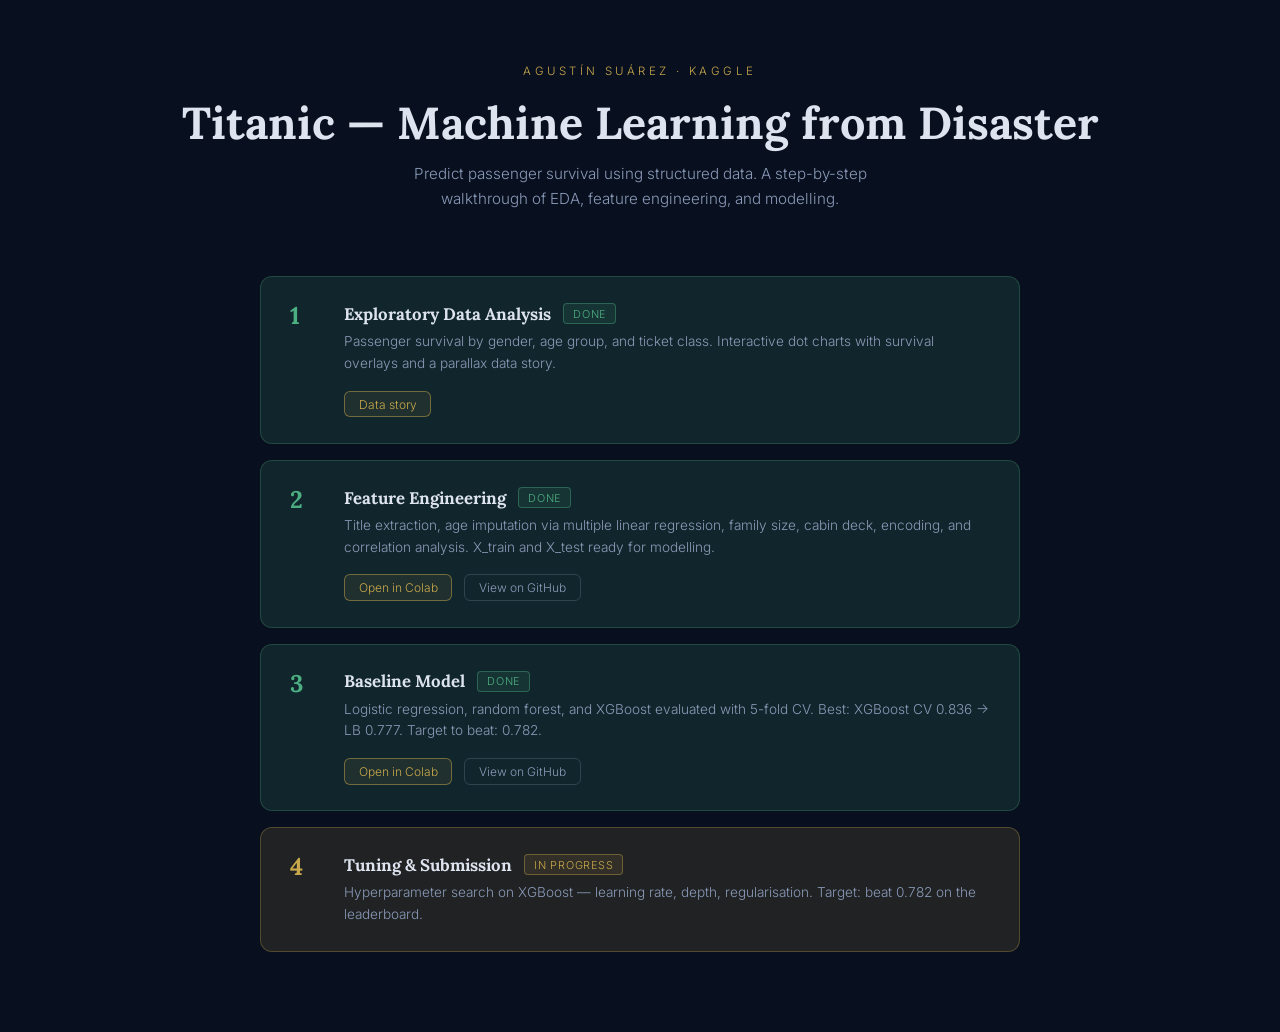
==== commit 5730f541: "docs: phase 3 done — update notebooks, README, and index with findings and lessons" ====
--- a/docs/index.html
+++ b/docs/index.html
@@ -128,25 +128,29 @@
       </div>
     </div>
 
-    <div class="phase wip">
+    <div class="phase done">
       <div class="phase-num">3</div>
       <div class="phase-body">
         <div class="phase-header">
           <span class="phase-title">Baseline Model</span>
-          <span class="badge badge-wip">In progress</span>
+          <span class="badge badge-done">Done</span>
         </div>
-        <p class="phase-desc">First submission using logistic regression and a random forest. Establish a CV score baseline before any tuning.</p>
+        <p class="phase-desc">Logistic regression, random forest, and XGBoost evaluated with 5-fold CV. Best: XGBoost CV 0.836 → LB 0.777. Target to beat: 0.782.</p>
+        <div class="phase-links">
+          <a class="link-btn primary" href="https://colab.research.google.com/github/jibion/kaggle-titanic/blob/master/titanic/notebooks/03_baseline.ipynb" target="_blank" rel="noopener">Open in Colab</a>
+          <a class="link-btn secondary" href="https://github.com/jibion/kaggle-titanic/blob/master/titanic/notebooks/03_baseline.ipynb" target="_blank" rel="noopener">View on GitHub</a>
+        </div>
       </div>
     </div>
 
-    <div class="phase todo">
+    <div class="phase wip">
       <div class="phase-num">4</div>
       <div class="phase-body">
         <div class="phase-header">
           <span class="phase-title">Tuning &amp; Submission</span>
-          <span class="badge badge-todo">Not started</span>
+          <span class="badge badge-wip">In progress</span>
         </div>
-        <p class="phase-desc">Hyperparameter search, ensemble methods, and final leaderboard submissions.</p>
+        <p class="phase-desc">Hyperparameter search on XGBoost — learning rate, depth, regularisation. Target: beat 0.782 on the leaderboard.</p>
       </div>
     </div>
 
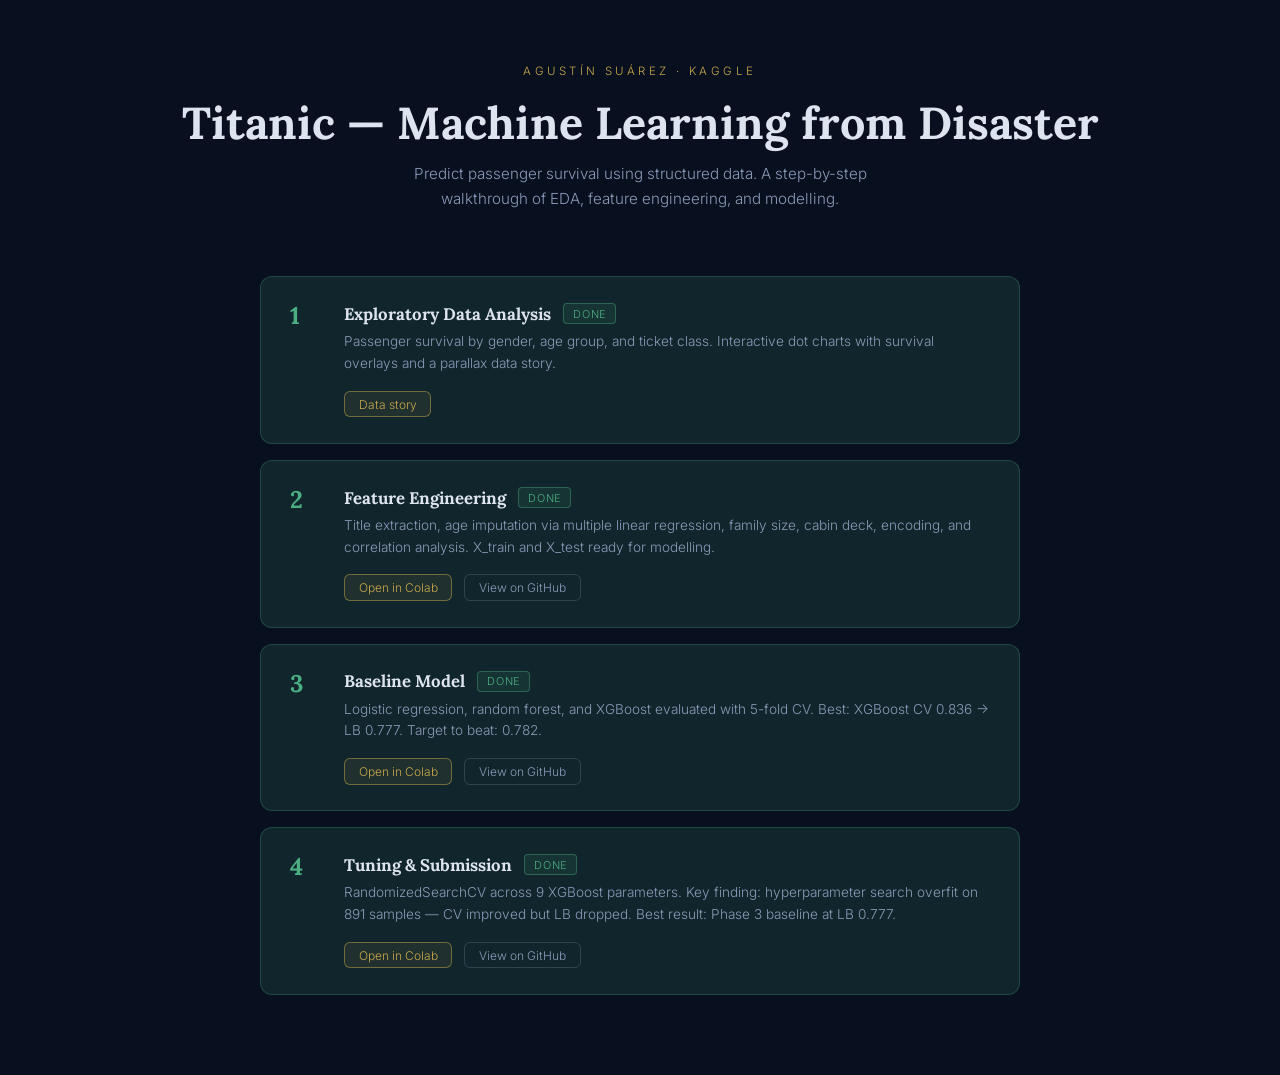
==== commit 0ddae429: "docs: phase 4 complete — findings, submission log, index all updated" ====
--- a/docs/index.html
+++ b/docs/index.html
@@ -143,14 +143,18 @@
       </div>
     </div>
 
-    <div class="phase wip">
+    <div class="phase done">
       <div class="phase-num">4</div>
       <div class="phase-body">
         <div class="phase-header">
           <span class="phase-title">Tuning &amp; Submission</span>
-          <span class="badge badge-wip">In progress</span>
+          <span class="badge badge-done">Done</span>
         </div>
-        <p class="phase-desc">Hyperparameter search on XGBoost — learning rate, depth, regularisation. Target: beat 0.782 on the leaderboard.</p>
+        <p class="phase-desc">RandomizedSearchCV across 9 XGBoost parameters. Key finding: hyperparameter search overfit on 891 samples — CV improved but LB dropped. Best result: Phase 3 baseline at LB 0.777.</p>
+        <div class="phase-links">
+          <a class="link-btn primary" href="https://colab.research.google.com/github/jibion/kaggle-titanic/blob/master/titanic/notebooks/04_tuning.ipynb" target="_blank" rel="noopener">Open in Colab</a>
+          <a class="link-btn secondary" href="https://github.com/jibion/kaggle-titanic/blob/master/titanic/notebooks/04_tuning.ipynb" target="_blank" rel="noopener">View on GitHub</a>
+        </div>
       </div>
     </div>
 
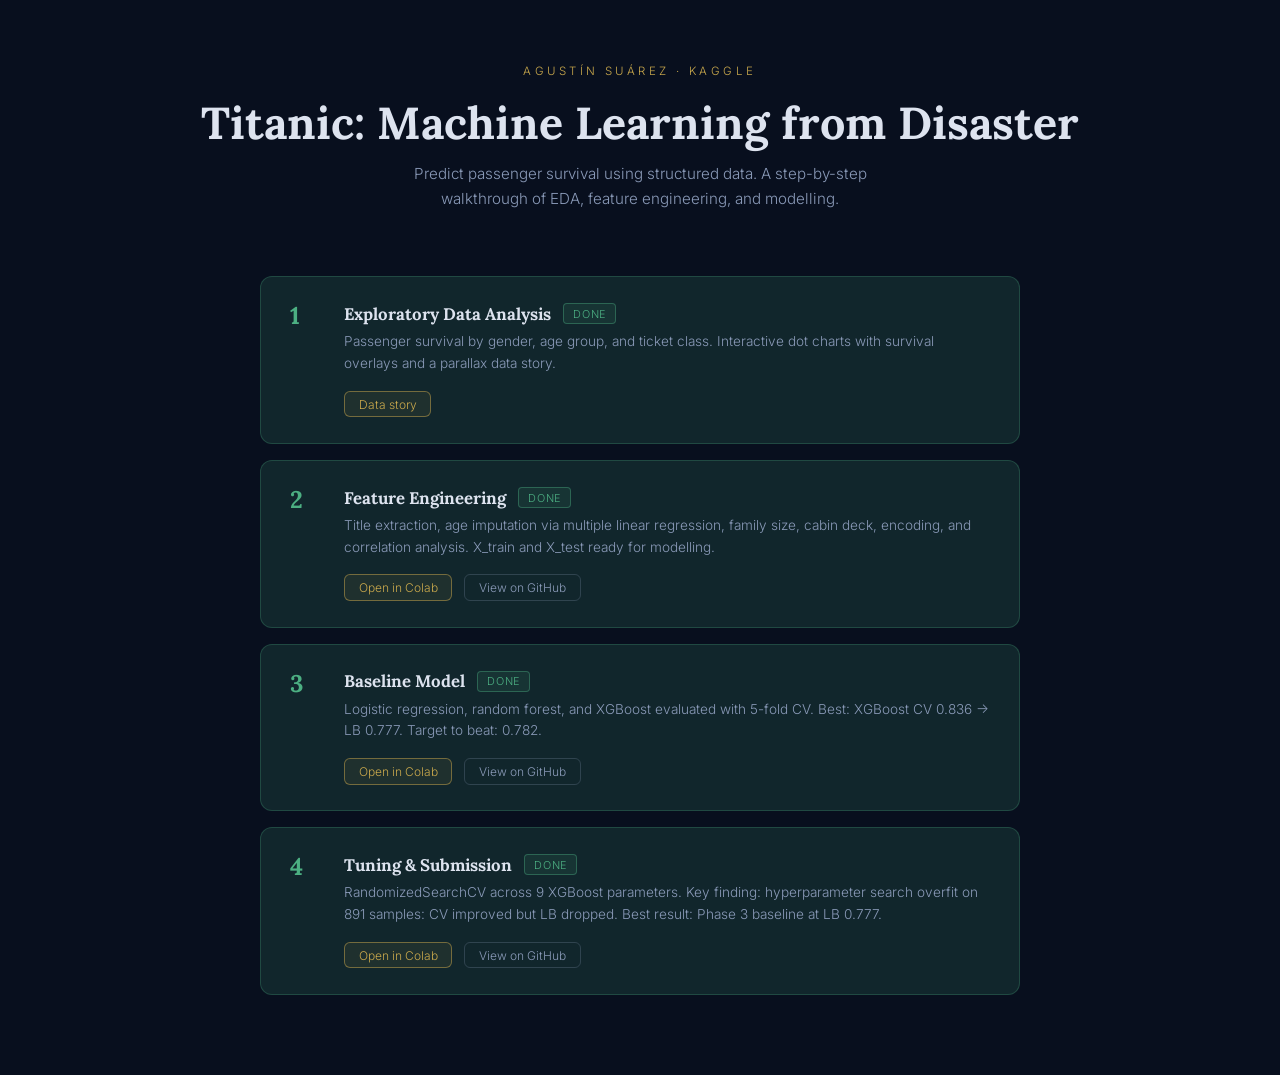
==== commit 82379610: "style: replace em dashes with colons and n/a in all docs Co-Authored-By: Claude Sonnet 4.6 <noreply@" ====
--- a/docs/index.html
+++ b/docs/index.html
@@ -3,7 +3,7 @@
 <head>
   <meta charset="UTF-8">
   <meta name="viewport" content="width=device-width, initial-scale=1.0">
-  <title>Titanic — Machine Learning from Disaster</title>
+  <title>Titanic: Machine Learning from Disaster</title>
   <link rel="preconnect" href="https://fonts.googleapis.com">
   <link rel="preconnect" href="https://fonts.gstatic.com" crossorigin>
   <link href="https://fonts.googleapis.com/css2?family=Lora:wght@700&family=Inter:wght@300;400;500&display=swap" rel="stylesheet">
@@ -94,7 +94,7 @@
 </head>
 <body>
   <p class="eyebrow">Agustín Suárez · Kaggle</p>
-  <h1>Titanic — Machine Learning from Disaster</h1>
+  <h1>Titanic: Machine Learning from Disaster</h1>
   <p class="sub">Predict passenger survival using structured data. A step-by-step walkthrough of EDA, feature engineering, and modelling.</p>
 
   <div class="phases">
@@ -150,7 +150,7 @@
           <span class="phase-title">Tuning &amp; Submission</span>
           <span class="badge badge-done">Done</span>
         </div>
-        <p class="phase-desc">RandomizedSearchCV across 9 XGBoost parameters. Key finding: hyperparameter search overfit on 891 samples — CV improved but LB dropped. Best result: Phase 3 baseline at LB 0.777.</p>
+        <p class="phase-desc">RandomizedSearchCV across 9 XGBoost parameters. Key finding: hyperparameter search overfit on 891 samples: CV improved but LB dropped. Best result: Phase 3 baseline at LB 0.777.</p>
         <div class="phase-links">
           <a class="link-btn primary" href="https://colab.research.google.com/github/jibion/kaggle-titanic/blob/master/titanic/notebooks/04_tuning.ipynb" target="_blank" rel="noopener">Open in Colab</a>
           <a class="link-btn secondary" href="https://github.com/jibion/kaggle-titanic/blob/master/titanic/notebooks/04_tuning.ipynb" target="_blank" rel="noopener">View on GitHub</a>
